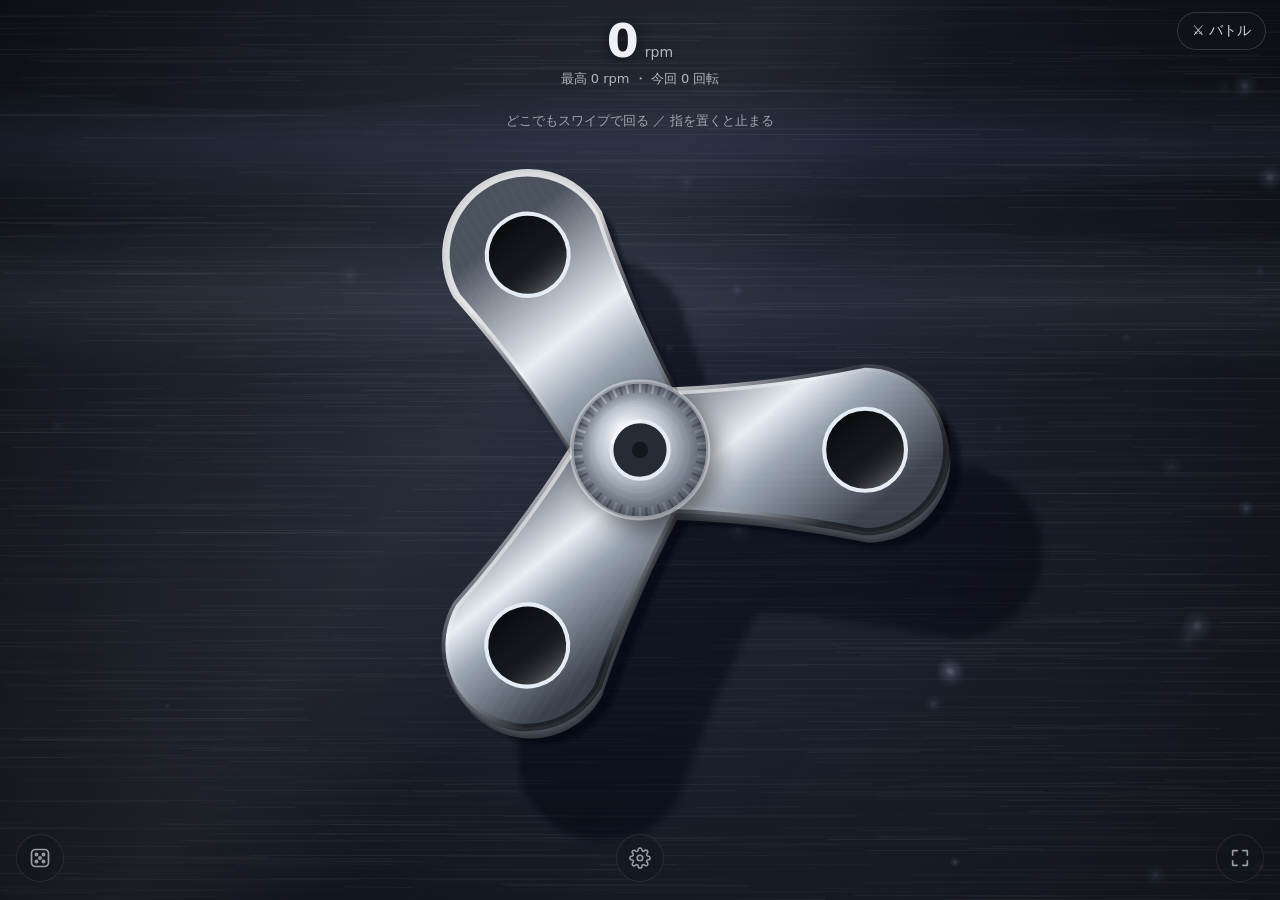
==== index.html @ c2098c81 "ゴースト対決：自分より少し強い相手とランダムに対戦、ゴーストは3回負けるとサーバーから削除" ====
<!doctype html>
<html lang="ja">
<head>
<meta charset="utf-8">
<meta name="viewport" content="width=device-width,initial-scale=1,viewport-fit=cover,maximum-scale=1,user-scalable=no">
<meta name="theme-color" content="#07080b">
<link rel="manifest" href="manifest.webmanifest">
<link rel="icon" href="icon.svg" type="image/svg+xml">
<meta name="apple-mobile-web-app-capable" content="yes">
<meta name="description" content="指で回せる疑似ハンドスピナー。音・振動・見た目までこだわりました。">
<title>Fidget Spinner</title>
<style>
:root{--accent:#cfd8e3;--panel:rgba(18,21,28,.72);--fg:#eef2f7}
*{box-sizing:border-box;margin:0;padding:0;-webkit-tap-highlight-color:transparent}
html,body{height:100%;overflow:hidden;background:#07080b;color:var(--fg);font-family:system-ui,-apple-system,"Hiragino Sans","Noto Sans JP","Yu Gothic",sans-serif;touch-action:none;overscroll-behavior:none;user-select:none;-webkit-user-select:none}
canvas{position:fixed;inset:0;width:100%;height:100%;display:block;touch-action:none}
#hud{position:fixed;left:0;right:0;top:calc(env(safe-area-inset-top,0px) + 14px);text-align:center;pointer-events:none}
#rpm{font-size:46px;font-weight:700;font-variant-numeric:tabular-nums;text-shadow:0 2px 14px rgba(0,0,0,.6)}
#rpm small{font-size:14px;font-weight:500;opacity:.7;margin-left:6px}
#stats{font-size:13px;opacity:.7;font-variant-numeric:tabular-nums;margin-top:2px}
#hint{position:fixed;left:0;right:0;top:calc(env(safe-area-inset-top,0px) + 112px);text-align:center;font-size:13px;opacity:.6;transition:opacity .8s;pointer-events:none}
#toast{position:fixed;left:0;right:0;top:calc(env(safe-area-inset-top,0px) + 118px);text-align:center;font-size:30px;font-weight:800;letter-spacing:.05em;pointer-events:none;opacity:0;text-shadow:0 0 18px var(--accent),0 2px 10px rgba(0,0,0,.6)}
#toast.show{animation:pop 1.4s ease-out}
#toast.lite{font-size:18px;font-weight:600;letter-spacing:.08em;text-shadow:0 1px 8px rgba(0,0,0,.6);opacity:.75}
@keyframes pop{0%{opacity:0;transform:scale(.6)}14%{opacity:1;transform:scale(1.18)}28%{transform:scale(1)}78%{opacity:1}100%{opacity:0;transform:translateY(-16px)}}
#gear,#rand,#fs{position:fixed;bottom:calc(env(safe-area-inset-bottom,0px) + 18px);width:48px;height:48px;border-radius:50%;border:1px solid rgba(255,255,255,.14);background:var(--panel);color:var(--fg);display:grid;place-items:center;backdrop-filter:blur(8px);-webkit-backdrop-filter:blur(8px);opacity:.6;cursor:pointer;transition:opacity .2s}
#gear{left:50%;margin-left:-24px}
#rand{left:max(16px,env(safe-area-inset-left,0px))}
#fs{right:max(16px,env(safe-area-inset-right,0px))}
#fs[hidden]{display:none}
#rand:active,#fs:active{opacity:1}
#rand.roll svg{animation:roll .55s ease-out}
@keyframes roll{0%{transform:rotate(0)}100%{transform:rotate(540deg)}}
#combo{position:fixed;left:0;right:0;bottom:calc(env(safe-area-inset-bottom,0px) + 80px);text-align:center;font-size:12px;letter-spacing:.04em;opacity:0;transition:opacity .5s;pointer-events:none;text-shadow:0 1px 8px rgba(0,0,0,.7)}
#combo.show{opacity:.9}
.chips{display:flex;flex-wrap:wrap;gap:8px;padding:2px 2px 4px}
.chip{display:inline-flex;align-items:center;gap:6px;min-height:40px;padding:0 14px;border-radius:999px;border:1px solid rgba(255,255,255,.12);background:rgba(255,255,255,.06);color:var(--fg);font:inherit;font-size:14px;cursor:pointer}
.chip[aria-pressed="true"]{border-color:var(--accent);color:var(--accent);background:rgba(255,255,255,.1)}
.chip:active{transform:scale(.97)}
.chip .dot{margin:0;width:9px;height:9px}
#comboHead{font-size:13px;opacity:.7;text-align:center;margin:4px 0 0}
#gear:active,#gear[aria-expanded="true"]{opacity:1}
#scrim{z-index:29;position:fixed;inset:0;background:rgba(0,0,0,.4);opacity:0;pointer-events:none;transition:opacity .25s}
#scrim.open{opacity:1;pointer-events:auto}
#sheet{z-index:30;position:fixed;left:0;right:0;bottom:0;max-height:80%;overflow:auto;background:rgba(16,19,26,.94);backdrop-filter:blur(16px);-webkit-backdrop-filter:blur(16px);border-radius:22px 22px 0 0;border:1px solid rgba(255,255,255,.1);border-bottom:0;padding:10px max(16px,env(safe-area-inset-left,0px)) calc(env(safe-area-inset-bottom,0px) + 18px);transform:translateY(105%);visibility:hidden;transition:transform .3s cubic-bezier(.2,.8,.2,1),visibility 0s .3s;touch-action:pan-y;overscroll-behavior:contain}
#sheet.open{transform:none;visibility:visible;transition:transform .3s cubic-bezier(.2,.8,.2,1),visibility 0s}
.grab{width:38px;height:4px;border-radius:2px;background:rgba(255,255,255,.25);margin:2px auto 4px}
#sheet h3{font-size:12px;font-weight:500;opacity:.55;letter-spacing:.1em;margin:14px 4px 6px}
.rows{display:flex;flex-direction:column;border-radius:14px;overflow:hidden;background:rgba(255,255,255,.05)}
.row{display:flex;align-items:center;justify-content:space-between;gap:12px;min-height:50px;padding:0 16px;background:none;border:0;border-bottom:1px solid rgba(255,255,255,.07);color:var(--fg);font:inherit;font-size:15px;text-align:left;cursor:pointer}
.row:last-child{border-bottom:0}
.row b{font-weight:500;opacity:.75}
.row[aria-pressed="true"] b{color:var(--accent);opacity:1}
.row:active{background:rgba(255,255,255,.07)}
.row:disabled{opacity:.4;cursor:default}
.dot{display:inline-block;width:10px;height:10px;border-radius:50%;margin-right:8px}
#battleBtn{position:fixed;top:calc(env(safe-area-inset-top,0px) + 12px);right:max(14px,env(safe-area-inset-right,0px));padding:0 14px;min-height:38px;border-radius:999px;border:1px solid rgba(255,255,255,.18);background:var(--panel);color:var(--fg);font:inherit;font-size:14px;backdrop-filter:blur(8px);-webkit-backdrop-filter:blur(8px);opacity:.88;cursor:pointer;z-index:8}
body.btmode #rand,body.btmode #gear,body.btmode #battleBtn{display:none}
body.inbattle #hud,body.inbattle #hint,body.inbattle #toast,body.inbattle #combo{display:none}
#bt{position:fixed;inset:0;z-index:20;display:none;align-items:center;justify-content:center;background:rgba(5,6,10,.74);backdrop-filter:blur(6px);-webkit-backdrop-filter:blur(6px);padding:max(16px,env(safe-area-inset-top,0px)) 16px max(16px,env(safe-area-inset-bottom,0px));overflow:auto;touch-action:pan-y}
#bt.show{display:flex}
.btcard{width:min(440px,100%);max-height:100%;overflow:auto;background:rgba(18,21,28,.97);border:1px solid rgba(255,255,255,.12);border-radius:22px;padding:18px;display:flex;flex-direction:column;gap:12px;touch-action:pan-y}
.btcard[hidden]{display:none}
.col{display:flex;flex-direction:column;gap:8px}
.col[hidden]{display:none}
.btgrid[hidden]{display:none}
.btcard h2{font-size:20px;text-align:center}
.btcard h3{font-size:12px;opacity:.55;letter-spacing:.1em;margin:4px 2px 0}
.btcard p{font-size:13px;opacity:.78;line-height:1.5}
.btn{min-height:46px;border-radius:14px;border:1px solid rgba(255,255,255,.14);background:rgba(255,255,255,.07);color:var(--fg);font:inherit;font-size:15px;cursor:pointer;padding:0 14px}
.btn.main{background:var(--accent);color:#0b0d12;border-color:transparent;font-weight:700}
.btn:active{transform:scale(.98)}
.btn:disabled{opacity:.4}
.btgrid{display:grid;grid-template-columns:1fr 1fr;gap:8px}
.btgrid .wide{grid-column:1/3}
.bars{display:grid;grid-template-columns:auto 1fr;gap:6px 10px;align-items:center;font-size:12px;flex:1;min-width:0}
.bar{height:8px;border-radius:4px;background:rgba(255,255,255,.1);overflow:hidden}
.bar i{display:block;height:100%;background:var(--accent)}
.mine{display:flex;gap:14px;align-items:center}
.mine canvas{position:static;inset:auto;display:block;touch-action:auto;width:112px;height:112px;flex:none;border-radius:50%;background:radial-gradient(circle,rgba(255,255,255,.09),rgba(255,255,255,0) 70%)}
.legend{font-size:11px;opacity:.7;display:flex;gap:12px;justify-content:center}
.legend b{display:inline-block;width:9px;height:9px;border-radius:50%;margin-right:5px}
#btCount{position:fixed;left:0;right:0;top:calc(env(safe-area-inset-top,0px) + 74px);text-align:center;z-index:9;pointer-events:none;display:none}
#btCount b{font-size:72px;font-weight:800;text-shadow:0 0 24px var(--accent),0 2px 12px rgba(0,0,0,.6)}
#btCount div{font-size:14px;opacity:.9}
.dash{position:fixed;left:50%;margin-left:-50px;width:100px;height:56px;touch-action:none;border-radius:28px;border:1px solid rgba(255,255,255,.22);background:var(--panel);color:var(--fg);font:inherit;font-size:16px;font-weight:700;overflow:hidden;z-index:9;display:none;backdrop-filter:blur(8px);-webkit-backdrop-filter:blur(8px)}
.dash i{position:absolute;left:0;bottom:0;height:100%;width:0;background:var(--accent);opacity:.4}
.dash span{position:relative}
.dash.round{width:84px;height:84px;margin-left:-42px;border-radius:50%}
.dash.round i{width:100%;height:0}
.knob{position:absolute;left:50%;top:50%;width:26px;height:26px;margin:-13px 0 0 -13px;border-radius:50%;border:3px solid var(--fg);box-sizing:border-box;pointer-events:none}
.dash.round span{position:absolute;left:0;right:0;bottom:8px;font-size:10px;font-weight:600;opacity:.85}
.dodge{margin-left:-150px}
.guard{margin-left:50px}
.guard i{background:#5db4ff;opacity:.5}
.skillb{width:104px;height:40px;margin-left:-52px;border-radius:20px;font-size:13px;line-height:1;border-color:#ffd24d;box-shadow:0 0 18px #ffd24daa;animation:rdy .8s ease-in-out infinite alternate}
@keyframes rdy{to{box-shadow:0 0 6px #ffd24d55}}
#dash1,#dodge1,#guard1{bottom:calc(env(safe-area-inset-bottom,0px) + 22px)}
#skill1{bottom:calc(env(safe-area-inset-bottom,0px) + 114px)}
#dash2,#dodge2,#guard2{top:calc(env(safe-area-inset-top,0px) + 22px);transform:rotate(180deg)}
#skill2{top:calc(env(safe-area-inset-top,0px) + 114px);transform:rotate(180deg)}
#dodge2{margin-left:50px}
#guard2{margin-left:-150px}
body.inbattle #fs{bottom:auto;top:calc(env(safe-area-inset-top,0px) + 6px);right:8px;width:34px;height:34px}
body.inbattle #rand{display:none}
@media (min-aspect-ratio:23/20){#skill1{bottom:calc(env(safe-area-inset-bottom,0px) + 22px);margin-left:160px}#skill2{top:calc(env(safe-area-inset-top,0px) + 22px);margin-left:-264px}}
.codebox{width:100%;min-height:84px;border-radius:12px;border:1px solid rgba(255,255,255,.14);background:rgba(255,255,255,.05);color:var(--fg);font:11px/1.3 monospace;padding:8px;resize:vertical;user-select:text;-webkit-user-select:text}
#olStatus{font-size:13px;min-height:1.2em;color:var(--accent)}
</style>
</head>
<body>
<canvas id="c"></canvas>
<div id="hud"><div id="rpm"><span id="rpmv">0</span><small>rpm</small></div><div id="stats"></div></div>
<div id="toast"></div>
<div id="hint">どこでもスワイプで回る ／ 指を置くと止まる</div>
<button id="battleBtn">⚔ バトル</button>
<div id="stamps" style="position:fixed;right:8px;top:50%;transform:translateY(-50%);z-index:9;display:none;flex-direction:column;gap:6px"><button class="chip" data-st="0" style="padding:0;width:42px;justify-content:center;font-size:20px">👍</button><button class="chip" data-st="1" style="padding:0;width:42px;justify-content:center;font-size:20px">😆</button><button class="chip" data-st="2" style="padding:0;width:42px;justify-content:center;font-size:20px">😱</button><button class="chip" data-st="3" style="padding:0;width:42px;justify-content:center;font-size:20px">🔥</button></div>
<div id="btCount"><b id="btCountB">10</b><div id="btCountT"></div></div>
<button class="chip" id="tutExit" style="position:fixed;left:8px;top:calc(env(safe-area-inset-top,0px) + 6px);z-index:9;display:none;min-height:34px;padding:0 12px;font-size:13px">× おわる</button>
<button class="dash round" id="dash1"><i></i><b class="knob"></b><span>ダッシュ</span></button>
<button class="dash round" id="dash2"><i></i><b class="knob"></b><span>ダッシュ</span></button>
<button class="dash dodge" id="dodge1"><i></i><span>回避</span></button>
<button class="dash dodge" id="dodge2"><i></i><span>回避</span></button>
<button class="dash skillb" id="skill1"><span>必殺技！</span></button>
<button class="dash skillb" id="skill2"><span>必殺技！</span></button>
<button class="dash guard" id="guard1"><i></i><span>ガード</span></button>
<button class="dash guard" id="guard2"><i></i><span>ガード</span></button>
<div id="bt">
  <div class="btcard" id="sMenu">
    <h2>スピン・アリーナ</h2>
    <p>10秒間回して、最後の回転数でバトル開始。場外に出されるか、回転が止まったら負け。バトル中は、丸でダッシュ、左の回避で相手をすり抜け、近づいたら右のガードでジャストガード、ゲージがたまったら必殺技！</p>
    <div class="mine">
      <canvas id="hbCv" width="224" height="224"></canvas>
      <div style="flex:1;min-width:0">
        <div id="mineName" style="font-size:13px;margin-bottom:6px"></div>
        <div class="bars" id="mineBars"></div>
      </div>
    </div>
    <div class="legend"><span><b style="background:#ff5d5d"></b>先端（攻撃）</span><span><b style="background:#ffc14d"></b>腕</span><span><b style="background:#5db4ff"></b>中心（守り）</span></div>
    <div class="col" style="gap:8px">
      <input id="cName" maxlength="10" placeholder="スピナーに名前をつける（空なら自動）" autocomplete="off" style="background:#1c1f27;color:#fff;border:1px solid #3a3f4b;border-radius:12px;padding:10px;font-size:15px;text-align:center">
      <div style="display:flex;gap:10px;align-items:center"><span style="font-size:12px;opacity:.75;white-space:nowrap">色</span><input id="cHue" type="range" min="0" max="360" value="200" style="flex:1;accent-color:#f0c24d"><button class="chip" id="cHueOff" aria-pressed="true">元の色</button></div>
    </div>
    <div id="growBox" class="col" style="gap:6px">
      <div style="font-size:13px">育成　<b id="grLv"></b>　<span id="grXp" style="opacity:.7"></span>　強化ポイント <b id="grPts" style="color:#ffd24d"></b></div>
      <div class="bar" style="height:6px"><i id="grBar"></i></div>
      <div class="chips" id="grChips"></div>
    </div>
    <div id="spBox" hidden><h3>特別なスピナー</h3><div class="chips" id="spChips"></div></div>
    <h3>称号 <span id="titleDesc" style="font-weight:400;opacity:.7;font-size:12px"></span></h3>
    <div class="chips" id="titleChips"></div>
    <div class="btgrid">
      <button class="btn" id="btPick">スピナーを選ぶ</button>
      <button class="btn" id="btRand">ランダムで選ぶ</button>
    </div>
    <h3>アリーナ <span id="arenaDesc" style="font-weight:400;opacity:.7;font-size:12px"></span></h3>
    <div class="chips" id="arenaChips"></div>
    <h3>ダッシュ <span style="font-weight:400;opacity:.7;font-size:12px">バトル中の丸いボタン</span></h3>
    <div class="chips" id="dashChips"></div>
    <h3>バトルの種類</h3>
    <div class="btgrid">
      <button class="btn" data-bt="cpu1">CPU かんたん</button>
      <button class="btn" data-bt="cpu2">CPU ふつう</button>
      <button class="btn" data-bt="cpu3">CPU つよい</button>
      <button class="btn" data-bt="local">2人で対戦（1台）</button>
      <button class="btn wide" data-bt="practice" id="btPractice">れんしゅうモード（操作チュートリアル）</button>
      <button class="btn wide main" data-bt="ghostmenu" style="background:#b48cff;color:#120a22">ゴースト対決（世界中のゴースト）</button>
      <button class="btn wide" data-bt="streak">CPU連勝戦（だんだん強くなる）</button>
      <button class="btn wide" data-bt="hard" id="btHard" style="display:none">CPU連勝戦 ハード（ALL CLEAR のごほうび）</button>
      <button class="btn main wide" data-bt="online">オンライン対戦</button>
    </div>
    <div id="btRecord" style="font-size:12px;opacity:.7;text-align:center"></div>
    <button class="btn" id="btClose">とじる</button>
    <div class="col" style="gap:6px;margin-top:6px"><div style="font-size:12px;opacity:.7">コード入力</div>
      <div style="display:flex;gap:8px"><input id="codeIn" placeholder="コードを入れる" autocomplete="off" autocapitalize="off" style="flex:1;min-width:0;background:#1c1f27;color:#fff;border:1px solid #3a3f4b;border-radius:12px;padding:10px;font-size:15px"><button class="btn" id="codeGo" style="flex:none;padding:0 16px">入力</button></div>
      <div id="codeMsg" style="font-size:13px;min-height:1.2em;color:var(--accent)"></div></div>
  </div>
  <div class="btcard" id="sP2" hidden>
    <h2>2Pの番です</h2>
    <p>2Pのスピナーを選んでください。決まったら「決定して回す」を押して、10秒間回します。</p>
    <div class="mine">
      <canvas id="hbCv2" width="224" height="224"></canvas>
      <div style="flex:1;min-width:0"><div id="mineName2" style="font-size:13px;margin-bottom:6px"></div><div class="bars" id="mineBars2"></div></div>
    </div>
    <div class="btgrid"><button class="btn" id="p2Pick">スピナーを選ぶ</button><button class="btn" id="p2Rand">ランダムで選ぶ</button></div>
    <button class="btn main" id="p2Go">決定して回す</button>
  </div>
  <div class="btcard" id="sOnline" hidden>
    <h2>オンライン対戦</h2>
    <p id="olHelp">ランダム対戦は、同じタイミングで遊んでいる人と自動でつながります。友だちとは、コードを送り合って対戦できます。</p>
    <div class="col" id="olStep0">
      <input id="olNick" maxlength="10" placeholder="ニックネーム（10文字まで）" autocomplete="off" style="background:#1c1f27;color:#fff;border:1px solid #3a3f4b;border-radius:12px;padding:12px;font-size:16px;text-align:center">
      <button class="btn main wide" id="olRandom">ランダム対戦</button>
      <input id="olWord" maxlength="12" placeholder="合言葉（友だちと同じ言葉を入れる）" autocomplete="off" style="background:#1c1f27;color:#fff;border:1px solid #3a3f4b;border-radius:12px;padding:12px;font-size:16px;text-align:center">
      <button class="btn main wide" id="olRoom" style="background:#5db4ff;color:#07121c">合言葉で友だちと対戦</button>
      <div class="btgrid"><button class="btn" id="olHost">コードで部屋を作る</button><button class="btn" id="olJoin">コードで入る</button></div>
      <div id="olRecord" style="font-size:12px;opacity:.7;text-align:center"></div>
    </div>
    <div id="olHostBox" class="col" hidden>
      <h3>① このコードを友だちに送る</h3>
      <textarea class="codebox" id="olHostCode" readonly></textarea>
      <button class="btn" id="olCopyHost">コピー</button>
      <h3>② 友だちから返ってきたコードを貼る</h3>
      <textarea class="codebox" id="olAnsIn"></textarea>
      <button class="btn main" id="olConnect">つなぐ</button>
    </div>
    <div id="olJoinBox" class="col" hidden>
      <h3>① 友だちのコードを貼る</h3>
      <textarea class="codebox" id="olHostIn"></textarea>
      <button class="btn main" id="olMakeAns">返信コードを作る</button>
      <h3>② このコードを友だちに送り返す</h3>
      <textarea class="codebox" id="olAnsCode" readonly></textarea>
      <button class="btn" id="olCopyAns">コピー</button>
    </div>
    <div id="olStatus"></div>
    <button class="btn" id="olBack">もどる</button>
  </div>
  <div class="btcard" id="sGhost" hidden>
    <h2>ゴースト対決</h2>
    <p style="font-size:13px">だれかが戦ったときの「操作」を再現するゴーストと戦えるよ。CPU戦に勝つたびに、あなたのゴーストも世界に公開される。ゴーストは、3回負けるとサーバーから消えるよ。</p>
    <button class="btn main wide" id="gRandom" style="background:#b48cff;color:#120a22">ゴーストとたたかう<br><span style="font-size:12px;font-weight:400">自分より少し強い相手が、ランダムで選ばれる</span></button>
    <div class="chips" id="gTabs"></div>
    <div id="gList" class="col" style="gap:8px"></div>
    <div id="gCodeBox" class="col" style="gap:6px" hidden><textarea class="codebox" id="gCodeIn" placeholder="ゴーストコード（SG1:…）を貼る"></textarea><button class="btn main" id="gCodeGo">このゴーストと戦う</button></div>
    <div id="gStatus" style="font-size:13px;color:var(--accent);min-height:1.2em"></div>
    <details id="gSetup"><summary style="font-size:13px;opacity:.8;cursor:pointer">サーバー設定（世界中のゴースト）</summary>
      <div class="col" style="gap:6px;margin-top:8px">
        <input id="gUrl" placeholder="Project URL（https://xxxx.supabase.co）" autocomplete="off" style="background:#1c1f27;color:#fff;border:1px solid #3a3f4b;border-radius:12px;padding:10px;font-size:14px">
        <input id="gKey" placeholder="anon public key" autocomplete="off" style="background:#1c1f27;color:#fff;border:1px solid #3a3f4b;border-radius:12px;padding:10px;font-size:14px">
        <div class="btgrid"><button class="btn" id="gSave">保存してつなぐ</button><button class="chip" id="gUp" style="justify-content:center"></button></div>
      </div>
    </details>
    <button class="btn" id="gBack">もどる</button>
  </div>
  <div class="btcard" id="sResult" hidden>
    <h2 id="resTitle"></h2>
    <p id="resBody" style="text-align:center"></p>
    <div class="btgrid"><button class="btn main" id="resAgain">もう一度</button><button class="btn" id="resMenu">メニューへ</button></div>
    <button class="btn wide" id="resNew" style="display:none">べつの相手をさがす</button>
  </div>
</div>
<button id="rand" aria-label="ランダム"><svg viewBox="0 0 24 24" width="24" height="24" fill="none" stroke="currentColor" stroke-width="1.7" stroke-linecap="round" stroke-linejoin="round" aria-hidden="true"><rect x="3.5" y="3.5" width="17" height="17" rx="4"/><circle cx="8.5" cy="8.5" r="1.1" fill="currentColor"/><circle cx="15.5" cy="8.5" r="1.1" fill="currentColor"/><circle cx="12" cy="12" r="1.1" fill="currentColor"/><circle cx="8.5" cy="15.5" r="1.1" fill="currentColor"/><circle cx="15.5" cy="15.5" r="1.1" fill="currentColor"/></svg></button>
<button id="fs" aria-label="フルスクリーン"><svg id="fsIcon" viewBox="0 0 24 24" width="22" height="22" fill="none" stroke="currentColor" stroke-width="1.8" stroke-linecap="round" stroke-linejoin="round" aria-hidden="true"></svg></button>
<div id="combo"></div>
<button id="gear" aria-label="設定" aria-expanded="false"><svg viewBox="0 0 24 24" width="22" height="22" fill="none" stroke="currentColor" stroke-width="1.7" stroke-linecap="round" stroke-linejoin="round" aria-hidden="true"><circle cx="12" cy="12" r="3"/><path d="M19.4 15a1.7 1.7 0 0 0 .3 1.8l.1.1a2 2 0 1 1-2.8 2.8l-.1-.1a1.7 1.7 0 0 0-1.8-.3 1.7 1.7 0 0 0-1 1.5V21a2 2 0 1 1-4 0v-.1a1.7 1.7 0 0 0-1.1-1.5 1.7 1.7 0 0 0-1.8.3l-.1.1a2 2 0 1 1-2.8-2.8l.1-.1a1.7 1.7 0 0 0 .3-1.8 1.7 1.7 0 0 0-1.5-1H3a2 2 0 1 1 0-4h.1a1.7 1.7 0 0 0 1.5-1.1 1.7 1.7 0 0 0-.3-1.8l-.1-.1a2 2 0 1 1 2.8-2.8l.1.1a1.7 1.7 0 0 0 1.8.3H9a1.7 1.7 0 0 0 1-1.5V3a2 2 0 1 1 4 0v.1a1.7 1.7 0 0 0 1 1.5 1.7 1.7 0 0 0 1.8-.3l.1-.1a2 2 0 1 1 2.8 2.8l-.1.1a1.7 1.7 0 0 0-.3 1.8V9a1.7 1.7 0 0 0 1.5 1H21a2 2 0 1 1 0 4h-.1a1.7 1.7 0 0 0-1.5 1z"/></svg></button>
<div id="scrim"></div>
<div id="sheet" role="dialog" aria-label="設定">
  <div class="grab"></div>
  <div id="comboHead"></div>
  <h3>材質</h3><div class="chips" id="chMat"></div>
  <h3>形</h3><div class="chips" id="chShape"></div>
  <h3>アームの数</h3><div class="chips" id="chArms"></div>
  <h3>穴</h3><div class="chips" id="chHole"></div>
  <h3>背景</h3><div class="chips" id="chBg"></div>
  <h3>演出</h3>
  <div class="rows">
    <button id="bFx" class="row"></button>
  </div>
  <h3>音</h3>
  <div class="rows">
    <button id="bSound" class="row"></button>
  </div>
  <h3>ティック音（ブレードが通る音）</h3><div class="chips" id="chTick"></div>
  <h3>回転音</h3><div class="chips" id="chSpin"></div>
  <h3>音量</h3><div class="chips" id="chVol"></div>
  <div class="rows" style="margin-top:12px">
    <button id="bBass" class="row"></button>
  </div>
  <h3>バトルの音量：効果音（ヒット・ガードなど）</h3><div class="chips" id="chMixSfx"></div>
  <h3>バトルの音量：緊迫音（うなり・鼓動）</h3><div class="chips" id="chMixAmb"></div>
  <h3>バトル</h3>
  <div class="rows">
    <button id="bDashMode" class="row"></button>
  </div>
  <h3>体感</h3>
  <div class="rows">
    <button id="bVib" class="row"></button>
    <button id="bTilt" class="row"></button>
  </div>
</div>
<script>
(() => {
'use strict';

/* ---------- 定数・設定 ---------- */
const TAU = Math.PI * 2;
// 回転速度に決め打ちの上限はない（空気抵抗で自然に頭打ちになるだけ）
const ARMS = [2, 3, 4, 5, 6];
const MATS = ['metal', 'gold', 'copper', 'titan', 'black', 'neon', 'rainbow', 'wood', 'matte', 'ice'];
const MAT_NAME = { metal: 'シルバー', gold: 'ゴールド', copper: 'カッパー', titan: 'チタン', black: 'ブラック', neon: 'ネオン', rainbow: 'レインボー', wood: 'ウッド', matte: 'マット', ice: 'アイス' };
const DYN = new Set(['neon', 'rainbow']);                                   // 色が動く材質
const BRUSHED = new Set(['metal', 'gold', 'copper', 'titan', 'black', 'matte']);   // ヘアライン仕上げ
// 腕の形：tipD=先端までの距離, tipR=先端の丸み, w0=付け根の幅, hd/hr=穴の位置と大きさ（すべて R に対する比）
const SHAPES = {
  round:  { name: '標準',   type: 'round',  tipD: 0.66, tipR: 0.24, w0: 0.20, hd: 0.66, hr: 0.12 },
  slim:   { name: '細身',   type: 'round',  tipD: 0.72, tipR: 0.17, w0: 0.13, hd: 0.72, hr: 0.085 },
  fat:    { name: '太め',   type: 'round',  tipD: 0.60, tipR: 0.29, w0: 0.26, hd: 0.60, hr: 0.145 },
  long:   { name: 'ロング', type: 'round',  tipD: 0.79, tipR: 0.19, w0: 0.15, hd: 0.79, hr: 0.095 },
  pointy: { name: 'とがり', type: 'pointy', tipD: 0.70, tipR: 0.22, w0: 0.19, hd: 0.50, hr: 0.085 },
  leaf:   { name: '葉っぱ', type: 'leaf',   tipD: 0.66, tipR: 0.27, w0: 0.14, hd: 0.60, hr: 0.10 }
};
const SHAPE_IDS = Object.keys(SHAPES);
const HOLES = {
  round:  { name: '標準',     k: 1 },
  big:    { name: '大きい',   k: 1.4 },
  small:  { name: '小さい',   k: 0.6 },
  weight: { name: '重り付き', k: 1.05, weight: true }
};
const HOLE_IDS = Object.keys(HOLES);
const BG_NAME = { plate: '金属板', wood: '木の机', mat: 'ゴムマット', city: '夜の街', space: '宇宙' };
const BG_IDS = Object.keys(BG_NAME);
const COMBOS = MATS.length * SHAPE_IDS.length * ARMS.length * HOLE_IDS.length * BG_IDS.length;   // 6,000通り
// ティック音（ブレードが通る音）13種類
const TICK_NAME = { metal: '金属', wood: '木', plastic: 'プラ', glass: 'ガラス', bell: 'ベル', marimba: 'マリンバ', musicbox: 'オルゴール', drum: 'タム', ratchet: 'ラチェット', keyboard: 'キーボード', bubble: '水滴', laser: 'レーザー', chip: 'ピコピコ' };
const TICK_IDS = Object.keys(TICK_NAME);
// 回転音（回っている間ずっと鳴る音）8種類
const SPIN_NAME = { std: '標準', smooth: 'なめらか', jet: 'ジェット', fan: '扇風機', wind: '風', heli: 'ヘリ', motor: 'モーター', none: '無音' };
const SPIN_IDS = Object.keys(SPIN_NAME);
const VOL_NAME = ['小', '中', '大'], VOL_GAIN = [0.35, 0.65, 1];
const MIX_NAME = ['OFF', '小', '中', '大'], MIX_GAIN = [0, 0.5, 1, 1.5];
function mixApply() { if (!ac || !sfxBus) return; const t = ac.currentTime; sfxBus.gain.setTargetAtTime(MIX_GAIN[settings.mixSfx === undefined ? 2 : settings.mixSfx], t, 0.05); ambBus.gain.setTargetAtTime(MIX_GAIN[settings.mixAmb === undefined ? 2 : settings.mixAmb], t, 0.05); }
const KEY = 'fidget-spinner-v1';
const DEF = { material: 'metal', shape: 'round', arms: 3, hole: 'round', bg: 'plate', timbre: 'metal', spin: 'std', vol: 2, wins: 0, losses: 0, sound: true, vib: true, bass: true, tilt: true, fx: 1, best: 0, sbest: 0, arena: 'normal', sname: '', tint: -1, dashMode: 'auto', mixSfx: 2, mixAmb: 2, onl: { w: 0, l: 0 }, codes: [], special: '', spBackup: null, ghosts: [], gstat: { w: 0, l: 0 }, ghostUp: true, supa: { url: '', key: '' }, grow: {}, stat: { jg: 0, bw: 0, rw: 0, sk: 0 }, title: 'new', titles: ['new'], tutDone: false, hardOpen: false, sbestH: 0 };

function loadSettings() {
  let raw = {};
  try { raw = JSON.parse(localStorage.getItem(KEY) || '{}') || {}; } catch (e) { raw = {}; }
  if (raw.theme && !raw.material) {                         // 前のバージョンの保存データを引き継ぐ
    const m = { metal: ['metal', 'plate'], neon: ['neon', 'city'], rainbow: ['rainbow', 'space'], wood: ['wood', 'wood'], matte: ['matte', 'mat'] }[raw.theme];
    if (m) { raw.material = m[0]; raw.bg = m[1]; }
  }
  return Object.assign({}, DEF, raw);
}
function saveSettings() {
  try { localStorage.setItem(KEY, JSON.stringify(settings)); } catch (e) { /* 保存できなくても動く */ }
}
const settings = loadSettings();
if (![0, 1].includes(settings.fx)) settings.fx = 1;             // 演出：0=リアル 1=控えめ
if (!MATS.includes(settings.material)) settings.material = DEF.material;
if (!SHAPES[settings.shape]) settings.shape = DEF.shape;
if (!ARMS.includes(settings.arms)) settings.arms = DEF.arms;
if (!HOLES[settings.hole]) settings.hole = DEF.hole;
if (!BG_NAME[settings.bg]) settings.bg = DEF.bg;
if (!TICK_NAME[settings.timbre]) settings.timbre = DEF.timbre;
if (!SPIN_NAME[settings.spin]) settings.spin = DEF.spin;
if (![0, 1, 2].includes(settings.vol)) settings.vol = DEF.vol;
const masterLevel = () => settings.sound ? 0.9 * VOL_GAIN[settings.vol] : 0;
let DSG = settings;     // いま描くスピナーのデザイン（ふだんは設定そのもの。バトルでは相手のデザインに差し替える）
const FXM = [0, 0.45];                                           // 演出の強さ（光のにじみ・尾）
const FX_NAME = ['リアル', '控えめ'];
const canVib = 'vibrate' in navigator;

const hsl = (h, s, l) => `hsl(${((h % 360) + 360) % 360},${s}%,${l}%)`;
const grad = (c, w, stops, ang = Math.PI / 2) => {
  // 光の向き(ang)に沿ってグラデーションをかける。腕が光に対してどう向いているかで長さを変える
  const sp = w + (R * 0.42 - w) * Math.abs(Math.cos(ang));
  const dx = Math.cos(ang), dy = Math.sin(ang), mx = R * 0.33;
  const g = c.createLinearGradient(mx + dx * sp, dy * sp, mx - dx * sp, -dy * sp);
  for (const [o, col] of stops) g.addColorStop(o, col);
  return g;
};

// テーマごとの見た目
const THEME = {
  metal: {
    arm: (c, w, k, n, hue, ang) => grad(c, w, [[0, '#4a525e'], [0.42, '#e9eef4'], [0.6, '#9aa5b2'], [1, '#3a414c']], ang),
    hub: [[0, '#ffffff'], [0.5, '#b9c2cd'], [1, '#4b5360']],
    hole: '#14181e', ring: '#e6ecf3', edge: 'rgba(255,255,255,.4)', shadow: 'rgba(0,0,0,.55)',
    spark: '255,226,180', accent: '#cfd8e3', side: [89, 97, 109], shade: '0,2,12'
  },
  neon: {
    arm: (c, w, k, n, hue, ang) => grad(c, w, [[0, '#1d2333'], [1, '#080a10']], ang),
    hub: [[0, '#d8fbff'], [0.45, '#1a2536'], [1, '#05070b']],
    hole: '#020304', ring: null, edge: null, shadow: null,   // null = 色相で変化
    spark: '120,240,255', accent: '#3ee8ff', side: [8, 10, 18], shade: '20,0,50'
  },
  rainbow: {
    arm: (c, w, k, n, hue, ang) => { const h = hue + k * 360 / n; return grad(c, w, [[0, hsl(h, 95, 72)], [1, hsl(h, 90, 38)]], ang); },
    hub: [[0, '#ffffff'], [0.6, '#cccccc'], [1, '#555555']],
    hole: '#101014', ring: '#ffffff', edge: 'rgba(255,255,255,.5)', shadow: 'rgba(0,0,0,.45)',
    spark: '255,255,255', accent: '#ff8fd1', side: [58, 52, 92], shade: '12,4,30'
  },
  wood: {
    arm: (c, w, k, n, hue, ang) => grad(c, w, [[0, '#e7bd86'], [0.5, '#b07540'], [1, '#6a3e1c']], ang),
    hub: [[0, '#f6dcae'], [1, '#6a3e1c']],
    hole: '#2b180a', ring: '#f0cf9a', edge: 'rgba(40,20,8,.5)', shadow: 'rgba(0,0,0,.5)',
    spark: '255,190,110', accent: '#e0a96d', side: [92, 54, 26], shade: '30,12,2'
  },
  matte: {
    arm: (c, w, k, n, hue, ang) => grad(c, w, [[0, '#4b505d'], [1, '#20232b']], ang),
    hub: [[0, '#7a8090'], [1, '#17191f']],
    hole: '#0b0c0f', ring: '#ff5d8f', edge: 'rgba(255,255,255,.12)', shadow: 'rgba(0,0,0,.6)',
    spark: '255,93,143', accent: '#ff5d8f', side: [28, 30, 38], shade: '0,0,6'
  },
  gold: {
    arm: (c, w, k, n, hue, ang) => grad(c, w, [[0, '#6b4a12'], [0.42, '#ffe7a0'], [0.6, '#c99a2e'], [1, '#5a3d0c']], ang),
    hub: [[0, '#fff6d6'], [0.5, '#d9aa3a'], [1, '#5c400d']],
    hole: '#1b1307', ring: '#ffe9a8', edge: 'rgba(255,240,190,.45)', shadow: 'rgba(0,0,0,.55)',
    spark: '255,215,120', accent: '#f0c24d', side: [128, 92, 24], shade: '20,10,0'
  },
  copper: {
    arm: (c, w, k, n, hue, ang) => grad(c, w, [[0, '#5a2a1a'], [0.42, '#ffc9a8'], [0.6, '#c9704a'], [1, '#4a2012']], ang),
    hub: [[0, '#ffe3d2'], [0.5, '#c97a55'], [1, '#512314']],
    hole: '#190c08', ring: '#ffd2b8', edge: 'rgba(255,215,190,.4)', shadow: 'rgba(0,0,0,.55)',
    spark: '255,170,130', accent: '#e08a60', side: [122, 58, 36], shade: '25,6,0'
  },
  titan: {
    arm: (c, w, k, n, hue, ang) => grad(c, w, [[0, '#3b3f55'], [0.35, '#a9b6d8'], [0.55, '#7c6fa6'], [0.8, '#4a7fa8'], [1, '#2b3047']], ang),
    hub: [[0, '#e2e8ff'], [0.5, '#7f8db8'], [1, '#2e3350']],
    hole: '#0e1018', ring: '#c9d4ff', edge: 'rgba(210,220,255,.35)', shadow: 'rgba(0,0,0,.55)',
    spark: '190,200,255', accent: '#9fb0ff', side: [58, 64, 92], shade: '0,0,16'
  },
  black: {
    arm: (c, w, k, n, hue, ang) => grad(c, w, [[0, '#14161b'], [0.42, '#4a4f5a'], [0.6, '#262a31'], [1, '#0e1013']], ang),
    hub: [[0, '#6a707c'], [0.5, '#22252b'], [1, '#0b0c0f']],
    hole: '#050607', ring: '#8b93a1', edge: 'rgba(255,255,255,.22)', shadow: 'rgba(0,0,0,.6)',
    spark: '200,210,230', accent: '#8b93a1', side: [20, 22, 27], shade: '0,0,0'
  },
  ice: {
    arm: (c, w, k, n, hue, ang) => grad(c, w, [[0, '#5d8fb8'], [0.42, '#f2fbff'], [0.6, '#9fd0ea'], [1, '#3f6f96']], ang),
    hub: [[0, '#ffffff'], [0.5, '#a8d6ee'], [1, '#3d6a8e']],
    hole: '#0a1620', ring: '#e6f6ff', edge: 'rgba(235,250,255,.55)', shadow: 'rgba(0,0,0,.5)',
    spark: '200,240,255', accent: '#7fd0ff', side: [70, 110, 150], shade: '0,10,30'
  }
};
// 今の形の寸法（R に合わせた実寸）
function geom() {
  const g = SHAPES[DSG.shape] || SHAPES.round;
  const hubR = Math.max(R * 0.2, R * g.w0 * 0.9);
  // 付け根の幅は、隣の腕とぶつからないよう本数に応じて細くする（ハブの縁で隣と接するまで）
  const w0 = Math.min(R * g.w0, hubR * Math.sin(Math.PI / DSG.arms) * 0.98);
  // 先端のふくらみも、隣の腕と触れない大きさまでに抑える
  const sh = Math.sin(Math.PI / DSG.arms);
  let tipR = R * g.tipR;
  if (g.type === 'round') tipR = Math.min(tipR, R * g.tipD * sh * 0.94);
  else if (g.type === 'leaf') tipR = Math.min(tipR, R * g.tipD * sh * 0.52);
  return { type: g.type, tipD: R * g.tipD, tipR, w0, hubR, hd: R * g.hd, hr: R * g.hr };
}

// 回転音の作り：ノイズの量・高さ・鋭さ、うなりの波形・量・高さ、高音の量、脈打ち（羽が回る音）の深さ
const SPINS = {
  std:    { noise: 1.0, nf: 1.0, nq: 0.9, hum: 'sawtooth', humK: 1.0, humF: 1.0,  whine: 1.0, am: 0 },
  smooth: { noise: 0.35, nf: 0.8, nq: 0.8, hum: 'sine',     humK: 1.6, humF: 1.0,  whine: 0.4, am: 0 },
  jet:    { noise: 1.5, nf: 1.8, nq: 1.4, hum: 'sawtooth', humK: 0.5, humF: 2.0,  whine: 3.0, am: 0 },
  fan:    { noise: 1.1, nf: 0.45, nq: 0.6, hum: 'sine',    humK: 0.4, humF: 0.5,  whine: 0,   am: 0.85 },
  wind:   { noise: 1.6, nf: 0.6, nq: 0.5, hum: 'sine',     humK: 0,   humF: 1.0,  whine: 0,   am: 0.25 },
  heli:   { noise: 0.5, nf: 0.3, nq: 0.8, hum: 'square',   humK: 0.5, humF: 0.35, whine: 0,   am: 1.0 },
  motor:  { noise: 0.3, nf: 1.2, nq: 1.0, hum: 'sawtooth', humK: 2.0, humF: 1.5,  whine: 1.5, am: 0 },
  none:   { noise: 0,   nf: 1.0, nq: 1.0, hum: 'sine',     humK: 0,   humF: 1.0,  whine: 0,   am: 0 }
};

/* ---------- 状態 ---------- */
const S = {
  theta: 0, prevTheta: 0, omega: 0, gripV: 0,
  turns: 0, tickIdx: null, lastRpm: -1,
  hue: 200, dragging: false, particles: [], rings: [], trail: [], ripples: [], tx: 0, ty: 0, tx0: 0, ty0: 0, b0: null, g0: 0, txSlow: 0, tySlow: 0, acc: 0, acc0: 0, shakeE: 0, moveTotal: 0, gx: 0, gy: 0, gz: 0, motionSeen: false, lastRattle: 0, auT: 0, drift: 0, gridPhase: 0, vtx: 0, vty: 0, vph: 0, vsc: 1, drawDt: 0, skip: false, wasMoving: false, tiltReq: false, tiltSeen: false, L: 0, frameDt: 1 / 60, shake: 0, flash: 0, milestone: 0, recordShown: false
};
let drag = null;             // 指の操作中の情報
let dirty = false, lastSave = 0;

/* ---------- DOM ---------- */
const canvas = document.getElementById('c');
const ctx = canvas.getContext('2d');
const rpmEl = document.getElementById('rpmv');
const statsEl = document.getElementById('stats');
const hintEl = document.getElementById('hint');
const toastEl = document.getElementById('toast');
const bSound = document.getElementById('bSound');
const bDashMode = document.getElementById('bDashMode');
const bVib = document.getElementById('bVib');
const bBass = document.getElementById('bBass');
const bTilt = document.getElementById('bTilt');
const bFx = document.getElementById('bFx');
const gear = document.getElementById('gear');
const sheet = document.getElementById('sheet');
const scrim = document.getElementById('scrim');

let W = 0, H = 0, dpr = 1, cx = 0, cy = 0, R = 100, quality = 1;   // quality：重い時に自動で下げる描画の細かさ
function resize() {
  dpr = Math.max(0.75, Math.min(2, window.devicePixelRatio || 1) * quality);
  W = window.innerWidth; H = window.innerHeight;
  canvas.width = Math.round(W * dpr); canvas.height = Math.round(H * dpr);
  ctx.setTransform(dpr, 0, 0, dpr, 0, 0);
  R = Math.min(W, H) * 0.38;
  cx = W / 2; cy = H * 0.5;
}
window.addEventListener('resize', resize);
resize();

/* ---------- オーディオ（Web Audio で合成） ---------- */
let ac = null, master = null, noiseBuf = null, sfxBus = null, ambBus = null, OUT = null;   // OUT：いま鳴らす音の出力先（バトルの効果音・緊迫音を別々の音量にする）
let whirrGain, whirrFilter, humOsc, humGain, whirrAM, amLfo, amDepth;
let bassMaster, bassAmp, lfo, lfoGain, shaper, lastThump = 0;
let whine, whineGain, tone, pan, echoSend, echo, echoFb;

function initAudio() {
  if (ac) { if (ac.state === 'suspended') ac.resume(); return; }
  const AC = window.AudioContext || window.webkitAudioContext;
  if (!AC) return;
  try {
    ac = new AC();
    master = ac.createGain(); master.gain.value = masterLevel();
    sfxBus = ac.createGain(); ambBus = ac.createGain(); sfxBus.connect(master); ambBus.connect(master); mixApply();
    // 傾きで変わる「こもり具合」と左右の定位
    tone = ac.createBiquadFilter(); tone.type = 'lowpass'; tone.frequency.value = 12000; tone.Q.value = 0.7;
    pan = ac.createStereoPanner ? ac.createStereoPanner() : null;
    const out = pan || ac.destination;
    master.connect(tone);
    tone.connect(out);
    if (pan) pan.connect(ac.destination);
    // 動かした量に応じて広がる残響（エコー）。最初は小さく、動かすほど空間が広がる
    echoSend = ac.createGain(); echoSend.gain.value = 0.04;
    echo = ac.createDelay(1.0); echo.delayTime.value = 0.12;
    echoFb = ac.createGain(); echoFb.gain.value = 0.32;
    const echoLP = ac.createBiquadFilter(); echoLP.type = 'lowpass'; echoLP.frequency.value = 2800;
    tone.connect(echoSend); echoSend.connect(echo); echo.connect(echoLP);
    echoLP.connect(echoFb); echoFb.connect(echo); echoLP.connect(out);

    // ノイズ素材（1秒のホワイトノイズ）
    noiseBuf = ac.createBuffer(1, ac.sampleRate, ac.sampleRate);
    const d = noiseBuf.getChannelData(0);
    for (let i = 0; i < d.length; i++) d[i] = Math.random() * 2 - 1;

    // ベアリングの「シャー」というノイズ（速度で音量・音程が変化）
    const src = ac.createBufferSource(); src.buffer = noiseBuf; src.loop = true;
    whirrFilter = ac.createBiquadFilter(); whirrFilter.type = 'bandpass'; whirrFilter.Q.value = 0.9; whirrFilter.frequency.value = 300;
    whirrGain = ac.createGain(); whirrGain.gain.value = 0;
    // 羽が回るような脈打ち（扇風機・ヘリなど）。ノイズとうなりの両方にかかる
    whirrAM = ac.createGain(); whirrAM.gain.value = 1;
    amLfo = ac.createOscillator(); amLfo.type = 'sine'; amLfo.frequency.value = 10;
    amDepth = ac.createGain(); amDepth.gain.value = 0;
    amLfo.connect(amDepth).connect(whirrAM.gain); amLfo.start();
    src.connect(whirrFilter).connect(whirrGain).connect(whirrAM).connect(master); src.start();

    // ブレードが通過する「ブーン」という低音
    humOsc = ac.createOscillator(); humOsc.type = 'sawtooth'; humOsc.frequency.value = 40;
    const humLP = ac.createBiquadFilter(); humLP.type = 'lowpass'; humLP.frequency.value = 900;
    humGain = ac.createGain(); humGain.gain.value = 0;
    humOsc.connect(humLP).connect(humGain).connect(whirrAM); humOsc.start();

    // 速さに応じて上がり続ける「ヒュイーン」（対数で上がるので頭打ちを感じにくい）
    whine = ac.createOscillator(); whine.type = 'sine'; whine.frequency.value = 400;
    whineGain = ac.createGain(); whineGain.gain.value = 0;
    whine.connect(whineGain).connect(master); whine.start();

    // 「音で振動」：低音でスピーカーを震わせる（通常の音とは別の経路。音OFFでも鳴らせる）
    bassMaster = ac.createGain(); bassMaster.gain.value = settings.bass ? 1 : 0;
    // 少し歪ませて上の倍音を足す（小さいスピーカーは低音が出にくいので体感を稼ぐ）
    shaper = ac.createWaveShaper();
    const curve = new Float32Array(256);
    for (let i = 0; i < 256; i++) { const x = i / 128 - 1; curve[i] = Math.tanh(x * 2.2); }
    shaper.curve = curve;
    shaper.connect(bassMaster); bassMaster.connect(ac.destination);

    // 回転中のゴロゴロ：低い音をブレードが通る速さで脈打たせる
    const rumble = ac.createOscillator(); rumble.type = 'sine'; rumble.frequency.value = 80;
    bassAmp = ac.createGain(); bassAmp.gain.value = 0;
    lfo = ac.createOscillator(); lfo.type = 'sine'; lfo.frequency.value = 10;
    lfoGain = ac.createGain(); lfoGain.gain.value = 0;
    lfo.connect(lfoGain).connect(bassAmp.gain);
    rumble.connect(bassAmp).connect(shaper);
    rumble.start(); lfo.start();
  } catch (e) { ac = null; }
}

// 音の部品：音程が動く音（osc）と、ノイズの一瞬の音（nz）
function osc(type, f0, f1, dec, gain, t) {
  const o = ac.createOscillator(); o.type = type;
  o.frequency.setValueAtTime(f0, t);
  if (f1 && f1 !== f0) o.frequency.exponentialRampToValueAtTime(f1, t + dec);
  const g = ac.createGain();
  g.gain.setValueAtTime(gain, t); g.gain.exponentialRampToValueAtTime(0.0001, t + dec);
  o.connect(g).connect(OUT || master); o.start(t); o.stop(t + dec + 0.02);
}
function nz(f, q, dec, gain, t, type) {
  const n = ac.createBufferSource(); n.buffer = noiseBuf; n.playbackRate.value = 0.9 + Math.random() * 0.2;
  const fl = ac.createBiquadFilter(); fl.type = type || 'bandpass'; fl.frequency.value = f; fl.Q.value = q;
  const g = ac.createGain();
  g.gain.setValueAtTime(gain, t); g.gain.exponentialRampToValueAtTime(0.0001, t + dec);
  n.connect(fl).connect(g).connect(OUT || master); n.start(t, Math.random() * 0.5); n.stop(t + dec + 0.02);
}
const PENTA = [0, 2, 4, 7, 9];                                          // 5音音階（どの音を重ねても濁らない）
const note = (base, i) => base * Math.pow(2, (PENTA[i % 5] + 12 * Math.floor(i / 5)) / 12);
const jit = () => 0.95 + Math.random() * 0.1;
let tickN = 0;
const nextNote = () => { const m = tickN++ % 8; return m < 5 ? m : 8 - m; };   // 上がって下がる旋律
// 各ティック音（t=時刻, v=音量, pf=傾きによる音程の倍率）
const TICKS = {
  metal:    (t, v, pf) => { osc('triangle', 2600 * pf * jit(), 2600 * pf * 0.6, 0.035, 0.5 * v, t); nz(4500, 4, 0.02, 0.8 * v, t); },
  wood:     (t, v, pf) => { osc('sine', 900 * pf * jit(), 900 * pf * 0.6, 0.06, 0.6 * v, t); nz(1800, 1.5, 0.03, 0.8 * v, t); },
  plastic:  (t, v, pf) => { osc('square', 1700 * pf * jit(), 1700 * pf * 0.6, 0.02, 0.22 * v, t); nz(2600, 2, 0.015, 0.8 * v, t); },
  glass:    (t, v, pf) => { const f = 3300 * pf * jit(); osc('sine', f, f * 0.98, 0.18, 0.28 * v, t); osc('sine', f * 2, null, 0.08, 0.1 * v, t); nz(6500, 3, 0.01, 0.3 * v, t); },
  bell:     (t, v, pf) => { const f = 1760 * pf * jit(); osc('sine', f, null, 0.38, 0.22 * v, t); osc('sine', f * 1.5, null, 0.26, 0.12 * v, t); osc('sine', f * 2.37, null, 0.16, 0.06 * v, t); },
  marimba:  (t, v, pf) => { const f = note(392, nextNote()) * pf; osc('sine', f, null, 0.2, 0.5 * v, t); osc('sine', f * 4, null, 0.05, 0.12 * v, t); nz(1500, 2, 0.01, 0.3 * v, t); },
  musicbox: (t, v, pf) => { const f = note(784, nextNote()) * pf; osc('triangle', f, null, 0.42, 0.3 * v, t); osc('sine', f * 3, null, 0.12, 0.08 * v, t); nz(7000, 4, 0.008, 0.15 * v, t); },
  drum:     (t, v, pf) => { osc('sine', 200 * pf, 70, 0.17, 0.7 * v, t); nz(1800, 1, 0.04, 0.4 * v, t); },
  ratchet:  (t, v, pf) => { nz(3800 * pf, 1.2, 0.012, 1.0 * v, t); osc('square', 1100 * pf, null, 0.008, 0.25 * v, t); },
  keyboard: (t, v, pf) => { nz(3200 * pf, 2.5, 0.012, 0.9 * v, t); osc('sine', 260 * pf, 120, 0.045, 0.5 * v, t + 0.004); },
  bubble:   (t, v, pf) => { const f = 500 * pf * jit(); osc('sine', f, f * 2.6, 0.09, 0.5 * v, t); },
  laser:    (t, v, pf) => { osc('sawtooth', 2400 * pf, 300, 0.11, 0.18 * v, t); },
  chip:     (t, v, pf) => { osc('square', note(523, nextNote()) * pf, null, 0.05, 0.16 * v, t); }
};
function click(vol) {
  if (!ac || !settings.sound || vol <= 0.01) return;
  const pf = 1 + S.ty * 0.2 + S.tySlow * 0.1;   // 今の傾きと、しばらくの傾きの平均で音程が変わる
  (TICKS[settings.timbre] || TICKS.metal)(ac.currentTime, vol, pf);
}

// 止まった時の「コトン」
function settle() {
  if (!ac || !settings.sound) return;
  const t = ac.currentTime;
  osc('sine', 190, 95, 0.14, 0.22, t); nz(900, 2, 0.04, 0.18, t);
}

// スマホを振った時の「カラカラ」（ベアリングの玉が転がる音）
function rattle(vol) {
  if (!ac || !settings.sound) return;
  const t = ac.currentTime;
  const n = ac.createBufferSource(); n.buffer = noiseBuf;
  const f = ac.createBiquadFilter(); f.type = 'bandpass'; f.frequency.value = 2200 + Math.random() * 2600; f.Q.value = 5;
  const g = ac.createGain();
  g.gain.setValueAtTime(0.5 * vol, t); g.gain.exponentialRampToValueAtTime(0.0001, t + 0.03);
  n.connect(f).connect(g).connect(master); n.start(t, Math.random() * 0.5); n.stop(t + 0.04);
}

// はじいた瞬間の「ヒュッ」（ノイズの帯域が上に抜けていく）
function whoosh(vol) {
  if (!ac || !settings.sound || settings.fx === 0) return;
  const t = ac.currentTime;
  const n = ac.createBufferSource(); n.buffer = noiseBuf; n.loop = true;
  const f = ac.createBiquadFilter(); f.type = 'bandpass'; f.Q.value = 1.2;
  f.frequency.setValueAtTime(400, t); f.frequency.exponentialRampToValueAtTime(3500, t + 0.35);
  const g = ac.createGain();
  g.gain.setValueAtTime(0.0001, t);
  g.gain.linearRampToValueAtTime(0.35 * vol, t + 0.08);
  g.gain.exponentialRampToValueAtTime(0.0001, t + 0.5);
  n.connect(f).connect(g).connect(OUT || master); n.start(t); n.stop(t + 0.55);
}

function boom(vol) {                                                  // バーストの爆発音
  if (!ac || !settings.sound) return;
  const t = ac.currentTime;
  osc('sine', 150, 30, 0.8, 0.95 * vol, t); nz(900, 0.7, 0.55, 0.9 * vol, t, 'lowpass'); nz(5200, 3, 0.3, 0.5 * vol, t, 'highpass');
  osc('square', 1100, 180, 0.2, 0.25 * vol, t); for (let i = 0; i < 5; i++) osc('triangle', 2500 + Math.random() * 3000, 900, 0.05, 0.25 * vol, t + 0.05 + i * 0.06 + Math.random() * 0.05);
}
// 節目の「キラーン」。i が大きいほど高い音
function chime(i) {
  if (!ac || !settings.sound || settings.fx === 0) return;
  const t = ac.currentTime;
  const base = [523.25, 587.33, 659.25, 783.99, 880, 987.77][Math.min(i, 5)];
  [1, 1.5, 2].forEach((m, j) => {
    const o = ac.createOscillator(); o.type = 'sine'; o.frequency.value = base * m;
    const g = ac.createGain(), st = t + j * 0.07;
    g.gain.setValueAtTime(0.0001, st);
    g.gain.exponentialRampToValueAtTime(0.18, st + 0.01);
    g.gain.exponentialRampToValueAtTime(0.0001, st + 0.5);
    o.connect(g).connect(OUT || master); o.start(st); o.stop(st + 0.55);
  });
}

// 低い「ドン」（キックドラム風）。vol は 0〜1
function thump(vol) {
  if (!ac || !settings.bass || vol <= 0.02) return;
  const now = performance.now();
  if (now - lastThump < 45) return;
  lastThump = now;
  const t = ac.currentTime;
  const o = ac.createOscillator(); o.type = 'sine';
  o.frequency.setValueAtTime(120, t);
  o.frequency.exponentialRampToValueAtTime(45, t + 0.12);
  const g = ac.createGain();
  g.gain.setValueAtTime(vol, t);
  g.gain.exponentialRampToValueAtTime(0.001, t + 0.16);
  o.connect(g).connect(shaper); o.start(t); o.stop(t + 0.2);
}

function audioUpdate() {
  if (!ac) return;
  const a = Math.abs(S.omega), t = ac.currentTime;
  bassMaster.gain.setTargetAtTime(settings.bass ? 1 : 0, t, 0.05);
  const depth = settings.bass ? 0.5 * Math.min(1, a / 60) : 0;
  bassAmp.gain.setTargetAtTime(depth * 0.5, t, 0.08);
  lfoGain.gain.setTargetAtTime(depth * 0.5, t, 0.08);
  lfo.frequency.setTargetAtTime(Math.min(45, Math.max(4, a * settings.arms / TAU)), t, 0.05);
  const SP = SPINS[settings.spin] || SPINS.std;
  master.gain.setTargetAtTime(masterLevel(), t, 0.05);
  whirrGain.gain.setTargetAtTime(0.2 * SP.noise * Math.min(1, a / 120) * (1 + 0.5 * Math.min(1, S.shakeE / 8)), t, 0.08);
  const tiltPitch = 1 + S.ty * 0.25;
  whirrFilter.frequency.setTargetAtTime((280 + 330 * S.L) * tiltPitch * SP.nf, t, 0.06);      // 速さに対して対数で上がる
  whirrFilter.Q.setTargetAtTime(SP.nq, t, 0.1);
  const pass = Math.max(25, a * settings.arms / TAU);
  if (humOsc.type !== SP.hum) humOsc.type = SP.hum;
  humOsc.frequency.setTargetAtTime(3000 * Math.tanh(pass / 3000) * SP.humF, t, 0.03);   // 頭打ちにならず滑らかに上がる
  humOsc.detune.setTargetAtTime(S.ty * 180 + S.tySlow * 120, t, 0.1);
  whine.frequency.setTargetAtTime(Math.min(6500, 220 * Math.pow(2, S.L * 0.55)) * (1 + S.ty * 0.12), t, 0.05);
  const whineOn = settings.sound && (settings.fx > 0 || settings.spin !== 'std');      // リアルの標準だけは高音を鳴らさない
  whineGain.gain.setTargetAtTime(whineOn ? 0.022 * SP.whine * Math.min(1, a / 80) : 0, t, 0.1);
  if (pan) pan.pan.setTargetAtTime(S.tx * 0.85, t, 0.08);                              // 傾けた側から聞こえる
  tone.frequency.setTargetAtTime(Math.min(20000, 9000 * Math.pow(2, S.ty * 1.2 + S.tySlow * 0.8)), t, 0.1);
  // 開いてからの動きの合計が増えるほど、残響が広がる
  const mem = 1 - Math.exp(-S.moveTotal / 25);
  echoSend.gain.setTargetAtTime(0.04 + 0.30 * mem, t, 0.3);
  echoFb.gain.setTargetAtTime(0.32 + 0.22 * mem, t, 0.3);
  echo.delayTime.setTargetAtTime(Math.max(0.03, 0.11 + 0.07 * S.txSlow + 0.04 * mem), t, 0.5);
  humGain.gain.setTargetAtTime(0.035 * SP.humK * Math.min(1, a / 50), t, 0.08);
  // 羽が回るような脈打ち（ブレードが通る速さに合わせる）
  amDepth.gain.setTargetAtTime(SP.am * 0.5, t, 0.1);
  whirrAM.gain.setTargetAtTime(1 - SP.am * 0.5, t, 0.1);
  amLfo.frequency.setTargetAtTime(Math.min(40, Math.max(3, a * settings.arms / TAU)), t, 0.05);
}

/* ---------- 振動 ---------- */
// iPhone(Safari 17.4+)は navigator.vibrate が無いので、スイッチ型チェックボックスの触覚を使う
const isIOS = /iP(hone|ad|od)/.test(navigator.userAgent) ||
  (navigator.platform === 'MacIntel' && navigator.maxTouchPoints > 1);
let hapticLabel = null;
if (!canVib && isIOS) {
  hapticLabel = document.createElement('label');
  hapticLabel.setAttribute('aria-hidden', 'true');
  hapticLabel.style.cssText = 'position:fixed;left:-100px;top:0;width:40px;height:40px;opacity:0;pointer-events:none';
  const sw = document.createElement('input');
  sw.type = 'checkbox'; sw.setAttribute('switch', '');
  hapticLabel.appendChild(sw);
  document.body.appendChild(hapticLabel);
}
const canHaptic = canVib || !!hapticLabel;

let lastVib = 0, pendingHaptic = false;
// iOSの触覚は「指で触れた瞬間の処理」の中でしか鳴らないので、
// 回転中に溜まった分は、次の指イベントでまとめて鳴らす
function flushHaptic() {
  if (pendingHaptic && hapticLabel) {
    pendingHaptic = false;
    try { hapticLabel.click(); } catch (e) { /* 無視 */ }
  }
}
function vib(ms) {
  if (!settings.vib || !canHaptic) return;
  const now = performance.now();
  if (now - lastVib < ms + 20) return;   // 前の振動が終わってから次を出す
  lastVib = now;
  try {
    if (canVib) navigator.vibrate(ms);
    else pendingHaptic = true;
  } catch (e) { /* 無視 */ }
}

/* ---------- 物理 ---------- */
const wrap = a => { a = (a + Math.PI) % TAU; if (a < 0) a += TAU; return a - Math.PI; };

function physics(dt) {
  const w = S.omega, a = Math.abs(w);
  if (a > 0) {
    // 粘性＋空気抵抗（2乗）＋軸受けの一定摩擦
    const dec = 0.028 * a + 0.000018 * a * a + 0.35;
    const na = a - dec * dt;
    S.omega = na <= 0 ? 0 : Math.sign(w) * na;
  }
  S.theta += S.omega * dt;
}

function onTick(a) {
  const fall = 1 / (1 + Math.pow(a / 220, 3));            // 決め打ちの境目を作らず、連続的に小さくする
  if (a > 8) click(Math.min(1, 0.3 + a / 140) * fall);
  if (a > 6) vib(Math.round(Math.min(30, Math.max(16, 14 + a / 20))));
  if (a > 6) thump(Math.min(1, 0.45 + a / 220) * fall);
}

/* ---------- 傾き（スマホを傾けると音と背景が変わる） ---------- */
function onTilt(e) {
  if (e.beta == null || e.gamma == null) return;
  S.tiltSeen = true;
  if (!settings.tilt) return;
  if (S.b0 === null) { S.b0 = e.beta; S.g0 = e.gamma; }      // 開いた時の持ち方を基準（ゼロ）にする
  S.tx0 = Math.max(-1, Math.min(1, (e.gamma - S.g0) / 35));   // 左右
  S.ty0 = Math.max(-1, Math.min(1, (e.beta - S.b0) / 35));    // 手前・奥
}
// 加速度（揺れ）。重力を除いた値が取れない端末は、ゆっくり変わる成分を重力とみなして引く
function onMotion(e) {
  let ax, ay, az;
  const a = e.acceleration;
  if (a && a.x != null) { ax = a.x; ay = a.y; az = a.z; }
  else {
    const g = e.accelerationIncludingGravity;
    if (!g || g.x == null) return;
    S.gx = S.gx * 0.9 + g.x * 0.1; S.gy = S.gy * 0.9 + g.y * 0.1; S.gz = S.gz * 0.9 + g.z * 0.1;
    ax = g.x - S.gx; ay = g.y - S.gy; az = g.z - S.gz;
  }
  S.motionSeen = true;
  if (settings.tilt) S.acc0 = Math.hypot(ax, ay, az);
}
function enableTilt() {
  if (S.tiltReq || !settings.tilt) return;
  S.tiltReq = true;
  // iPhoneはユーザー操作の中で許可を求める必要がある（傾きと加速度の両方）
  const ask = (Ctor, onEvent, name) => {
    try {
      if (!Ctor) return;
      if (typeof Ctor.requestPermission === 'function') {
        Ctor.requestPermission().then(r => { if (r === 'granted') window.addEventListener(name, onEvent, true); }).catch(() => {});
      } else window.addEventListener(name, onEvent, true);
    } catch (e) { /* 使えない端末 */ }
  };
  ask(window.DeviceOrientationEvent, onTilt, 'deviceorientation');
  ask(window.DeviceMotionEvent, onMotion, 'devicemotion');
  setTimeout(refreshUI, 2500);
}

/* ---------- 指の操作 ---------- */
function pos(e) { const r = canvas.getBoundingClientRect(); return { x: e.clientX - r.left, y: e.clientY - r.top }; }

canvas.addEventListener('pointerdown', e => {
  if (MODE === 'battle' || BT.lock) return;                 // バトル中と、準備タイムが終わった後は回せない
  initAudio();
  e.preventDefault();
  try { canvas.setPointerCapture(e.pointerId); } catch (_) {}
  const p = pos(e), now = performance.now();
  drag = { id: e.pointerId, x: p.x, y: p.y, t0: now, lastT: now, lastMove: now, moved: 0, vf: 0, dx: 0, dy: 0 };
  S.trail.length = 0;
  S.trail.push({ x: p.x, y: p.y, t: now });
  S.ripples.push({ x: p.x, y: p.y, life: 0.55, max: 0.55, s: 1 });   // 触れた瞬間の波紋
  S.dragging = true;
  hintEl.style.opacity = 0;
});

canvas.addEventListener('pointermove', e => {
  if (!drag || e.pointerId !== drag.id) return;
  const p = pos(e), now = performance.now();
  const dt = Math.max(0.004, (now - drag.lastT) / 1000);
  const rx = drag.x - cx, ry = drag.y - cy;
  const rl = Math.hypot(rx, ry) || 1;
  const dx = p.x - drag.x, dy = p.y - drag.y;
  // 指の動きのうち「円周方向」の成分だけを回転速度にする（画面のどこをなぞっても回る）
  const tang = (rx * dy - ry * dx) / rl;
  const rRef = Math.min(R, Math.max(R * 0.45, rl));      // 中心近くでも暴れないように
  const v = tang / rRef / dt;
  drag.vf = drag.vf * 0.5 + v * 0.5;
  drag.moved += Math.hypot(dx, dy);
  drag.x = p.x; drag.y = p.y; drag.lastT = now; drag.lastMove = now; drag.dx = dx; drag.dy = dy;
  S.trail.push({ x: p.x, y: p.y, t: now });
  if (S.trail.length > 40) S.trail.shift();
});

// 指は「加速させる」だけ。逆向きや往復の戻りは無視（摩擦だけ効く）
// 指を止めて置き続けた時だけブレーキになる
function dragPhysics(dt, now) {
  const sinceMove = now - drag.lastMove;
  if (sinceMove > 250) {                                  // 置きっぱなし＝ブレーキ
    S.omega *= Math.exp(-dt * 4);
    S.theta += S.omega * dt;
    return;
  }
  physics(dt);                                            // 通常の摩擦はそのまま
  if (sinceMove < 60) {                                   // 指が動いている時だけ
    // 同じ向きになぞっている間は、指が遅くても足し算で加速する（ゆっくりなぞっても速くなる）
    const dir = Math.sign(S.omega) || Math.sign(drag.vf);
    const along = drag.vf * dir;
    if (along > 0) {
      S.omega += dir * 22 * along * dt;
      spawnFingerSparks();
    }
    const target = drag.vf * 1.3;                         // 1.3倍＝はじきやすい
    if (Math.abs(target) > Math.abs(S.omega)) {           // 指のほうが速い時だけ引っぱる
      S.omega += (target - S.omega) * (1 - Math.exp(-dt * 20));
    }
  }
}

function endDrag(e) {
  if (!drag || e.pointerId !== drag.id) return;
  const now = performance.now();
  const isTap = drag.moved < 10 && now - drag.t0 < 250;
  if (isTap) {
    if (Math.abs(S.omega) > 5) { S.omega *= 0.25; vib(25); thump(0.9); }   // タップでブレーキ
  } else if (now - drag.lastMove < 100 && Math.abs(S.omega) > 120) {
    flickFx(Math.abs(S.omega));                                            // はじいた瞬間
  }
  S.ripples.push({ x: drag.x, y: drag.y, life: 0.4, max: 0.4, s: 0.6 });   // 離した時の小さな波紋
  drag = null; S.dragging = false;
}
for (const type of ['pointerdown', 'pointermove', 'pointerup']) {
  canvas.addEventListener(type, flushHaptic);
}
canvas.addEventListener('pointerup', enableTilt);
canvas.addEventListener('pointerup', endDrag);
canvas.addEventListener('pointercancel', endDrag);
canvas.addEventListener('contextmenu', e => e.preventDefault());

// PC用：矢印キーで回す／Spaceでブレーキ
window.addEventListener('keydown', e => {
  initAudio();
  if (e.key === 'ArrowLeft') { S.omega -= 60; hintEl.style.opacity = 0; }
  else if (e.key === 'ArrowRight') { S.omega += 60; hintEl.style.opacity = 0; }
  else if (e.code === 'Space') { S.omega *= 0.2; e.preventDefault(); }
});

/* ---------- 描画 ---------- */
function armPath(c, G) {
  G = G || geom();
  const { tipD, tipR, w0 } = G;
  c.beginPath();
  if (G.type === 'pointy') {                                // 先がとがった腕
    const cy1 = w0 * 0.95 + Math.max(0, tipR * 0.7 - w0) * 0.12;     // 付け根が細い時も、ゆるやかに広がる
    c.moveTo(0, -w0);
    c.quadraticCurveTo(tipD * 0.5, -cy1, tipD + tipR, 0);
    c.quadraticCurveTo(tipD * 0.5, cy1, 0, w0);
  } else if (G.type === 'leaf') {                           // 真ん中がふくらんだ葉の形
    c.moveTo(0, -w0);
    c.bezierCurveTo(tipD * 0.35, -tipR * 1.25, tipD * 0.75, -tipR * 1.15, tipD + tipR * 0.9, 0);
    c.bezierCurveTo(tipD * 0.75, tipR * 1.15, tipD * 0.35, tipR * 1.25, 0, w0);
  } else {                                                  // 先が丸い腕
    const cy1 = w0 * 0.9 + Math.max(0, tipR - w0) * 0.3;              // 付け根が細い時は、先に向かって花びらのように広がる
    c.moveTo(0, -w0);
    c.quadraticCurveTo(tipD * 0.5, -cy1, tipD, -tipR);
    c.arc(tipD, 0, tipR, -Math.PI / 2, Math.PI / 2, false);
    c.quadraticCurveTo(tipD * 0.5, cy1, 0, w0);
  }
  c.closePath();
}

function drawWindmill(th, target, ox, oy) {                  // 絵文字風の風車：4本の「指さし」👉が、顔😀を囲んで回る（端末の絵文字フォントに頼らず、自前で描く）
  const c = target || ctx, Rr = R;
  c.save(); c.translate(ox === undefined ? cx : ox, oy === undefined ? cy : oy); c.rotate(th);
  const g = c.createRadialGradient(0, 0, Rr * 0.1, 0, 0, Rr * 0.98); g.addColorStop(0, 'rgba(255,255,255,.22)'); g.addColorStop(1, 'rgba(255,255,255,0)'); c.fillStyle = g; c.beginPath(); c.arc(0, 0, Rr * 0.98, 0, TAU); c.fill();
  const skin = (x0, y0, x1, y1) => { const q = c.createLinearGradient(x0, y0, x1, y1); q.addColorStop(0, '#ffe27a'); q.addColorStop(1, '#f2b01a'); return q; };
  c.lineJoin = c.lineCap = 'round';
  for (let k = 0; k < 4; k++) {                                // 👉 ×4（指先が回る向き）
    c.save(); c.rotate(k * Math.PI / 2); c.translate(Rr * 0.5, 0); c.rotate(Math.PI / 2); const u = Rr * 0.5;
    c.strokeStyle = '#b87800'; c.lineWidth = u * 0.07; c.fillStyle = skin(0, -0.4 * u, 0, 0.4 * u);
    const rr = (x, y, w, h, r) => { c.beginPath(); c.roundRect(x * u, y * u, w * u, h * u, r * u); c.fill(); c.stroke(); };
    rr(-0.62, -0.34, 0.72, 0.68, 0.2);                         // こぶし
    rr(0.0, -0.22, 0.92, 0.2, 0.1);                            // 人さし指（まっすぐ伸びる）
    for (let i = 0; i < 3; i++) rr(0.0, 0.0 + i * 0.12, 0.3 - i * 0.03, 0.14, 0.07);   // 曲げた3本の指
    c.beginPath(); c.ellipse(-0.12 * u, -0.34 * u, 0.26 * u, 0.12 * u, -0.25, 0, TAU); c.fill(); c.stroke();   // 親指
    c.restore();
  }
  const fr = Rr * 0.4, fg = c.createRadialGradient(-fr * 0.3, -fr * 0.4, fr * 0.1, 0, 0, fr); fg.addColorStop(0, '#fff09a'); fg.addColorStop(0.6, '#ffd23a'); fg.addColorStop(1, '#f0a800');
  c.fillStyle = fg; c.strokeStyle = '#b87800'; c.lineWidth = fr * 0.07; c.beginPath(); c.arc(0, 0, fr, 0, TAU); c.fill(); c.stroke();   // 顔 😀
  c.fillStyle = '#4a2a10'; for (const sx of [-1, 1]) { c.beginPath(); c.ellipse(sx * fr * 0.34, -fr * 0.22, fr * 0.1, fr * 0.17, 0, 0, TAU); c.fill(); }           // 目
  c.beginPath(); c.moveTo(-fr * 0.52, fr * 0.14); c.quadraticCurveTo(0, fr * 0.2, fr * 0.52, fr * 0.14); c.quadraticCurveTo(fr * 0.42, fr * 0.66, 0, fr * 0.68); c.quadraticCurveTo(-fr * 0.42, fr * 0.66, -fr * 0.52, fr * 0.14); c.fillStyle = '#5a2412'; c.fill();   // 口
  c.save(); c.beginPath(); c.moveTo(-fr * 0.52, fr * 0.14); c.quadraticCurveTo(0, fr * 0.2, fr * 0.52, fr * 0.14); c.lineTo(fr * 0.5, fr * 0.32); c.quadraticCurveTo(0, fr * 0.36, -fr * 0.5, fr * 0.32); c.closePath(); c.fillStyle = '#fff'; c.fill(); c.restore();   // 歯
  c.restore();
}
const isWindmill = () => (DSG.sp || (DSG === settings ? specialOn() : '')) === 'windmill';
function drawSpinner(th, full, target, ox, oy) {
  if (isWindmill()) { drawWindmill(th, target, ox, oy); return; }
  const c = target || ctx, name = DSG.material, P = THEME[name], n = DSG.arms, step = TAU / n;
  const G = geom(), tipD = G.tipD, tipR = G.tipR, hubR = G.hubR;
  const neonCol = hsl(S.hue, 100, 62);
  const edge = P.edge || neonCol;
  const ring = P.ring || neonCol;
  const shadow = P.shadow || hsl(S.hue, 100, 55);

  c.save();
  c.translate(ox === undefined ? cx : ox, oy === undefined ? cy : oy);
  c.rotate(th);

  // 厚み：少しずつずらして重ねた側面。傾けるほど側面が見える
  const ext = full && !target;
  if (ext) {
    const T = R * 0.05, N = n > 4 ? 3 : 6;                     // 腕が多いほど層を減らす
    const ex = S.vtx * T * 1.2, ey = S.vty * T * 1.2 + T * 0.55;                  // 画面上のずれ
    const lx = ex * Math.cos(th) + ey * Math.sin(th), ly = -ex * Math.sin(th) + ey * Math.cos(th);   // 回転後の座標に直す
    const sc = P.side;
    for (let j = N; j >= 1; j--) {
      const f = j / N, br = 0.6 + 0.4 * (1 - f);
      c.save();
      c.translate(lx * f, ly * f);
      c.fillStyle = `rgb(${sc[0] * br | 0},${sc[1] * br | 0},${sc[2] * br | 0})`;
      for (let k = 0; k < n; k++) { c.save(); c.rotate(k * step); armPath(c); c.fill(); c.restore(); }
      c.beginPath(); c.arc(0, 0, hubR, 0, TAU); c.fill();
      c.restore();
    }
    c.shadowColor = 'transparent'; c.shadowBlur = 0; c.shadowOffsetX = 0; c.shadowOffsetY = 0;
  }

  for (let k = 0; k < n; k++) {
    c.save();
    c.rotate(k * step);
    const ang = lightAng() - (th + k * step);                // この腕から見た「光の向き」
    const ldx = Math.cos(ang), ldy = Math.sin(ang);
    if (full && !ext) {
      c.shadowColor = shadow;
      c.shadowBlur = (name === 'neon' ? R * 0.22 : R * 0.1) * dpr;
      c.shadowOffsetX = -S.tx * R * 0.08 * dpr;                       // 傾けると影がずれる
      c.shadowOffsetY = (name === 'neon' ? 0 : R * 0.04 + S.ty * R * 0.03) * dpr;
    }
    armPath(c);
    c.fillStyle = P.arm(c, R * 0.24, k, n, S.hue, ang);
    c.fill();
    c.shadowColor = 'transparent'; c.shadowBlur = 0; c.shadowOffsetX = 0; c.shadowOffsetY = 0;

    if (full) {                           // 光の向きに来た瞬間に走るハイライト
      const gl = Math.pow(Math.max(0, Math.cos(th + k * step + 0.8 + S.tx * 1.0 - S.ty * 0.7)), 10);
      if (gl > 0.02) {
        c.save(); armPath(c); c.clip();
        const gg = c.createLinearGradient(0, -R * 0.32, 0, R * 0.32);
        gg.addColorStop(0, 'rgba(255,255,255,0)');
        gg.addColorStop(0.5, `rgba(255,255,255,${0.75 * gl})`);
        gg.addColorStop(1, 'rgba(255,255,255,0)');
        c.fillStyle = gg; c.fillRect(0, -R * 0.32, R, R * 0.64);
        c.restore();
      }
    }

    if (full && BRUSHED.has(name)) {                          // 腕の長さ方向のヘアライン
      c.save(); armPath(c); c.clip();
      c.strokeStyle = 'rgba(255,255,255,.05)'; c.lineWidth = 0.7;
      c.beginPath();
      for (let j = -9; j <= 9; j++) { c.moveTo(-R * 0.05, j * R * 0.026); c.lineTo(tipD + tipR, j * R * 0.026); }
      c.stroke();
      c.restore();
    }

    if (name === 'wood') {               // 木目
      c.save(); armPath(c); c.clip();
      c.strokeStyle = 'rgba(70,35,12,.22)'; c.lineWidth = 1.2;
      c.beginPath();
      for (let j = -3; j <= 3; j++) {
        const y = j * tipR * 0.3;
        c.moveTo(0, y);
        c.bezierCurveTo(tipD * 0.3, y + 4, tipD * 0.6, y - 4, tipD + tipR, y);
      }
      c.stroke();
      c.restore();
    }

    armPath(c);
    if (name === 'neon') { c.strokeStyle = edge; c.lineWidth = Math.max(1, R * 0.012); }
    else {
      const sp = R * 0.3, mx = R * 0.33;
      const bl = c.createLinearGradient(mx + ldx * sp, ldy * sp, mx - ldx * sp, -ldy * sp);
      bl.addColorStop(0, 'rgba(255,255,255,.8)'); bl.addColorStop(0.5, 'rgba(255,255,255,.1)'); bl.addColorStop(1, 'rgba(0,0,0,.5)');
      c.strokeStyle = bl; c.lineWidth = Math.max(1.5, R * 0.022);
    }
    c.stroke();

    // ベアリング穴
    const HS = HOLES[DSG.hole] || HOLES.round, hd = G.hd, hr = G.hr * HS.k;
    c.beginPath(); c.arc(hd, 0, hr, 0, TAU);
    if (HS.weight) {                                           // 重り付き：穴の中に金属の重りが入っている
      const wg = c.createRadialGradient(hd + ldx * hr * 0.35, ldy * hr * 0.35, hr * 0.1, hd, 0, hr);
      for (const [o, col] of P.hub) wg.addColorStop(o, col);
      c.fillStyle = wg; c.fill();
      c.strokeStyle = ring; c.lineWidth = R * 0.014; c.stroke();
      c.beginPath(); c.arc(hd, 0, hr * 0.22, 0, TAU); c.fillStyle = P.hole; c.fill();      // 中央のくぼみ
    } else {
      c.fillStyle = P.hole; c.fill();
      const hgr = c.createLinearGradient(hd + ldx * hr, ldy * hr, hd - ldx * hr, -ldy * hr);   // 穴の内側：光源側の壁は影、反対側は明るい
      hgr.addColorStop(0, 'rgba(0,0,0,.55)'); hgr.addColorStop(0.5, 'rgba(0,0,0,0)'); hgr.addColorStop(1, 'rgba(255,255,255,.28)');
      c.fillStyle = hgr; c.fill();
      c.strokeStyle = ring; c.lineWidth = R * 0.012; c.stroke();
    }
    c.restore();
  }

  // ハブの影：盛り上がった中心が、光と反対側の腕に影を落とす（影の向きは画面に固定）
  if (full) {
    const L2 = lightAng();
    c.save();
    c.shadowColor = 'rgba(0,0,0,.5)'; c.shadowBlur = R * 0.07 * dpr;
    c.shadowOffsetX = -Math.cos(L2) * R * 0.05 * dpr; c.shadowOffsetY = -Math.sin(L2) * R * 0.05 * dpr;
    c.fillStyle = '#000'; c.beginPath(); c.arc(0, 0, hubR * 0.98, 0, TAU); c.fill();
    c.restore();
  }

  // ハブ
  const hla = lightAng() - th;                              // ハブの光沢も光源に向けて固定
  const hg = c.createRadialGradient(Math.cos(hla) * hubR * 0.35, Math.sin(hla) * hubR * 0.35, hubR * 0.05, 0, 0, hubR);
  for (const [o, col] of P.hub) hg.addColorStop(o, col);
  c.beginPath(); c.arc(0, 0, hubR, 0, TAU);
  c.fillStyle = hg; c.fill();
  c.strokeStyle = edge; c.lineWidth = R * 0.012; c.stroke();

  // 中心のベアリングキャップ
  c.beginPath(); c.arc(0, 0, hubR * 0.42, 0, TAU);
  c.fillStyle = name === 'neon' ? '#05070b' : '#262c35'; c.fill();
  c.strokeStyle = ring; c.lineWidth = R * 0.012; c.stroke();
  c.beginPath(); c.arc(0, 0, hubR * 0.12, 0, TAU);
  c.fillStyle = P.hole; c.fill();

  if (full) {
    {                                                       // ハブの縁の刻み目（光に向いた側ほど明るい）。明るさ4段階＋暗い線を、それぞれ1回で描く
      c.lineWidth = Math.max(0.8, R * 0.007);
      const paths = [new Path2D(), new Path2D(), new Path2D(), new Path2D(), new Path2D()];
      for (let i = 0; i < 60; i++) {
        const a = i * TAU / 60, lit = Math.max(0, Math.cos(a - hla));
        const pth = i % 2 ? paths[Math.min(3, lit * 4 | 0)] : paths[4];
        pth.moveTo(Math.cos(a) * hubR * 0.84, Math.sin(a) * hubR * 0.84); pth.lineTo(Math.cos(a) * hubR * 0.97, Math.sin(a) * hubR * 0.97);
      }
      for (let b = 0; b < 4; b++) { c.strokeStyle = `rgba(255,255,255,${0.1 + 0.25 * (b + 0.5) / 4})`; c.stroke(paths[b]); }
      c.strokeStyle = 'rgba(0,0,0,.22)'; c.stroke(paths[4]);
    }
    c.strokeStyle = 'rgba(255,255,255,.09)'; c.lineWidth = 0.8;   // ベアリングカバーの同心円の削り跡
    for (const f of [0.52, 0.62, 0.72]) { c.beginPath(); c.arc(0, 0, hubR * f, 0, TAU); c.stroke(); }
    c.strokeStyle = 'rgba(255,255,255,.55)'; c.lineWidth = Math.max(1, R * 0.01);   // カバーの光の反射
    c.beginPath(); c.arc(0, 0, hubR * 0.42, hla - 0.7, hla + 0.7); c.stroke();
  }

  c.restore();
}

function spawnSparks(a) {
  if (settings.fx < 2 || a < 140 || S.particles.length > 80 || Math.random() > 0.6) return;
  const n = settings.arms;
  const k = Math.floor(Math.random() * n);
  const ang = S.theta + k * (TAU / n);
  const r = R * 0.9;
  const sgn = Math.sign(S.omega) || 1;
  const sp = Math.min(2200, a * r * (0.015 + Math.random() * 0.01));
  const dir = ang + sgn * Math.PI / 2;
  const spread = (Math.random() - 0.5) * 0.8;
  S.particles.push({
    x: cx + Math.cos(ang) * r, y: cy + Math.sin(ang) * r,
    vx: Math.cos(dir + spread) * sp + Math.cos(ang) * sp * 0.2,
    vy: Math.sin(dir + spread) * sp + Math.sin(ang) * sp * 0.2,
    life: 0.25 + Math.random() * 0.3, max: 0.5
  });
  S.particles[S.particles.length - 1].max = S.particles[S.particles.length - 1].life;
}

function updateParticles(dt) {
  const arr = S.particles, damp = Math.exp(-6 * dt);
  for (let i = arr.length - 1; i >= 0; i--) {
    const p = arr[i];
    p.life -= dt;
    if (p.life <= 0) { arr.splice(i, 1); continue; }
    p.x += p.vx * dt; p.y += p.vy * dt;
    p.vx *= damp; p.vy *= damp;
  }
}

const MILES = [500, 1000, 2000, 3000, 4000, 5000, 7500, 10000, 20000, 50000, 100000, 200000, 500000, 1000000];
const DUST = Array.from({ length: 44 }, () => ({
  a: Math.random() * TAU, k: 0.5 + Math.random() * 1.6, s: 0.8 + Math.random() * 1.8, al: 0.12 + Math.random() * 0.3
}));

function glowColor(alpha) {
  const n = settings.material;
  if (DYN.has(n)) return `hsla(${S.hue},100%,60%,${alpha})`;
  return `rgba(${THEME[n].spark},${alpha})`;
}
function addRing(strength) { S.rings.push({ r: R * 0.3, life: 0.7, max: 0.7, s: Math.max(0.35, strength) }); }
function showToast(text) {
  if (settings.fx < 1) return;
  toastEl.textContent = text;
  toastEl.classList.toggle('lite', settings.fx < 2);   // 控えめの時は小さく静かに
  toastEl.classList.remove('show'); void toastEl.offsetWidth; toastEl.classList.add('show');
}
function flickFx(a) {
  const k = Math.min(1, Math.log2(1 + a / 40) / 6);
  if (settings.fx >= 2) { S.shake = Math.max(S.shake, k); addRing(k); }
  vib(30); thump(1); whoosh(k);
}
// 加速している間、指先から火花が飛ぶ
function spawnFingerSparks() {
  if (settings.fx < 2 || !drag || S.particles.length > 100 || Math.random() > 0.7) return;
  const mv = Math.hypot(drag.dx, drag.dy);
  if (mv < 1) return;
  const ang = Math.atan2(drag.dy, drag.dx) + (Math.random() - 0.5) * 1.2;
  const sp = 180 + Math.random() * 260;
  const life = 0.22 + Math.random() * 0.25;
  S.particles.push({ x: drag.x, y: drag.y, vx: Math.cos(ang) * sp, vy: Math.sin(ang) * sp, life, max: life });
}

function updateFx(dt) {
  for (let i = S.ripples.length - 1; i >= 0; i--) {
    S.ripples[i].life -= dt;
    if (S.ripples[i].life <= 0) S.ripples.splice(i, 1);
  }
  S.shake *= Math.exp(-7 * dt);
  S.flash *= Math.exp(-5 * dt);
  for (let i = S.rings.length - 1; i >= 0; i--) {
    const r = S.rings[i]; r.life -= dt; r.r += R * 2.4 * dt;
    if (r.life <= 0) S.rings.splice(i, 1);
  }
  for (const d of DUST) d.a += (S.omega * 0.05 / (0.6 + d.k) + 0.03 * d.s) * dt;   // 回転に引っぱられるちり
}

/* ---------- 背景（テーマごとの世界） ---------- */
const BG = {
  plate: { c0: [34, 40, 56], c1: [6, 7, 10], aurora: ['130,175,255', '205,220,240'], bokeh: '210,225,255' },
  wood:  { c0: [64, 41, 25], c1: [11, 7, 5], aurora: null,                           bokeh: '255,200,140' },
  mat:   { c0: [36, 31, 42], c1: [6, 6, 9],  aurora: ['255,93,143', '130,110,210'], bokeh: '255,140,180' },
  city:  { c0: [38, 18, 84], c1: [4, 3, 14], aurora: ['255,60,200', '60,220,255'],   bokeh: '255,120,230' },
  space: { c0: [24, 20, 56], c1: [3, 3, 10], aurora: ['120,90,255', '60,230,200'],   bokeh: '255,255,255' }
};
const BOKEH = Array.from({ length: 64 }, () => ({
  x: Math.random(), y: Math.random(), z: 0.25 + Math.random() * 0.75,
  r: 3 + Math.random() * 7, ph: Math.random() * 6.28, sp: 0.3 + Math.random() * 0.8
}));
const c255 = v => Math.max(0, Math.min(255, v)) | 0;
function rng(seed) { let x = seed >>> 0; return () => (x = (x * 1664525 + 1013904223) >>> 0) / 4294967296; }

// 動かない質感（テーマごとに1回だけ描いて使い回す）
function paintTexture(c, theme0, w, h, pad, real) {
  const rnd = rng(7);
  const theme = real && (theme0 === 'city' || theme0 === 'space') ? 'mat' : theme0;   // リアルでは光る床や宇宙の床はやめる
  if (theme === 'plate') {                         // ヘアライン加工の金属板
    for (let i = 0; i < 1400; i++) {
      const x = rnd() * w, y = rnd() * h, len = 60 + rnd() * 320;
      c.strokeStyle = `rgba(255,255,255,${0.012 + rnd() * 0.035})`; c.lineWidth = 1;
      c.beginPath(); c.moveTo(x, y); c.lineTo(x + len, y + (rnd() - 0.5) * 2); c.stroke();
    }
    const g = c.createLinearGradient(0, 0, w, h);   // 斜めの反射帯
    g.addColorStop(0, 'rgba(255,255,255,0)'); g.addColorStop(0.42, 'rgba(255,255,255,0.05)');
    g.addColorStop(0.52, 'rgba(255,255,255,0)'); g.addColorStop(1, 'rgba(255,255,255,0.03)');
    c.fillStyle = g; c.fillRect(0, 0, w, h);
  } else if (theme === 'wood') {                   // 板張りの机
    const planks = 4, pw = w / planks;
    for (let k = 0; k < planks; k++) {
      const sh = 0.85 + rnd() * 0.3;
      c.fillStyle = `rgba(${(130 * sh) | 0},${(84 * sh) | 0},${(48 * sh) | 0},0.17)`; c.fillRect(k * pw, 0, pw, h);
      for (let i = 0; i < 70; i++) {               // 木目
        const x0 = k * pw + rnd() * pw, amp = 2 + rnd() * 5, ph = rnd() * 6.28;
        c.strokeStyle = `rgba(40,20,8,${0.05 + rnd() * 0.1})`; c.lineWidth = 0.6 + rnd() * 1.2;
        c.beginPath();
        for (let y = 0; y <= h; y += 24) { const x = x0 + Math.sin(y / 90 + ph) * amp; if (y === 0) c.moveTo(x, y); else c.lineTo(x, y); }
        c.stroke();
      }
      c.fillStyle = 'rgba(0,0,0,0.38)'; c.fillRect(k * pw - 1, 0, 2, h);   // 板の継ぎ目
    }
  } else if (theme === 'mat') {                    // レコード盤のような同心円の溝
    c.strokeStyle = 'rgba(255,255,255,0.04)'; c.lineWidth = 1;
    for (let r = 40; r < Math.hypot(w, h); r += 14) { c.beginPath(); c.arc(cx + pad, cy + pad, r, 0, TAU); c.stroke(); }
  } else if (theme === 'space') {                  // 星
    for (let i = 0; i < 170; i++) {
      c.fillStyle = `rgba(255,255,255,${0.15 + rnd() * 0.5})`;
      const r = 0.4 + rnd() * 1.2; c.beginPath(); c.arc(rnd() * w, rnd() * h, r, 0, TAU); c.fill();
    }
  } else if (theme === 'city') {                   // 地平線に向かう格子の縦線
    const yH = cy + R * 1.25 + pad;
    c.strokeStyle = 'rgba(120,220,255,0.16)'; c.lineWidth = 1;
    for (let i = -14; i <= 14; i++) { c.beginPath(); c.moveTo(w / 2 + i * w * 0.012, yH); c.lineTo(w / 2 + i * w * 0.17, h); c.stroke(); }
  }
  if (real) paintRealExtras(c, theme, w, h, rnd);
}

// リアル用の細かい質感：傷、年輪、節、ゴムの粒
function paintRealExtras(c, theme, w, h, rnd) {
  if (theme === 'plate') {
    for (let i = 0; i < 1800; i++) {                       // ヘアライン（明暗）
      const x = rnd() * w, y = rnd() * h, len = 40 + rnd() * 260;
      c.strokeStyle = `rgba(${rnd() < 0.5 ? '255,255,255' : '0,0,0'},${0.012 + rnd() * 0.03})`; c.lineWidth = 1;
      c.beginPath(); c.moveTo(x, y); c.lineTo(x + len, y + (rnd() - 0.5)); c.stroke();
    }
    for (let i = 0; i < 36; i++) {                         // 使い込んだ細かい傷
      const x = rnd() * w, y = rnd() * h, r = 20 + rnd() * 90, a0 = rnd() * 6.28;
      c.strokeStyle = `rgba(255,255,255,${0.04 + rnd() * 0.06})`; c.lineWidth = 0.6;
      c.beginPath(); c.arc(x, y, r, a0, a0 + 0.2 + rnd() * 0.5); c.stroke();
    }
  } else if (theme === 'wood') {
    for (let k = 0; k < 5; k++) {                          // 年輪（山形の木目）
      const x = rnd() * w, y = rnd() * h;
      for (let j = 1; j < 10; j++) {
        c.strokeStyle = `rgba(50,26,10,${0.05 - j * 0.003})`; c.lineWidth = 1;
        c.beginPath(); c.ellipse(x, y, 10 + j * 7, 60 + j * 26, 0, 0, TAU); c.stroke();
      }
    }
    for (let i = 0; i < 2; i++) {                          // 節
      const x = rnd() * w, y = rnd() * h;
      const g = c.createRadialGradient(x, y, 0, x, y, 26);
      g.addColorStop(0, 'rgba(30,14,4,.55)'); g.addColorStop(0.6, 'rgba(50,26,10,.25)'); g.addColorStop(1, 'rgba(50,26,10,0)');
      c.fillStyle = g; c.beginPath(); c.ellipse(x, y, 18, 30, 0, 0, TAU); c.fill();
    }
  } else if (theme === 'mat') {
    for (let i = 0; i < 6000; i++) {                       // ゴムマットの細かい粒
      c.fillStyle = `rgba(${rnd() < 0.5 ? '255,255,255' : '0,0,0'},${0.02 + rnd() * 0.05})`;
      c.fillRect(rnd() * w, rnd() * h, 1.2, 1.2);
    }
  }
}

let bgCache = null, dotSprite = null;
function getBgStatic() {
  const key = [settings.bg, settings.fx === 0 ? 'real' : 'std', W, H, dpr, Math.round(cx), Math.round(cy), Math.round(R)].join('|');
  if (bgCache && bgCache.key === key) return bgCache;
  const pad = Math.round(Math.max(W, H) * 0.08);
  const cv = bgCache ? bgCache.canvas : document.createElement('canvas');
  cv.width = Math.ceil((W + pad * 2) * dpr); cv.height = Math.ceil((H + pad * 2) * dpr);
  const c = cv.getContext('2d');
  c.setTransform(dpr, 0, 0, dpr, 0, 0);
  paintTexture(c, settings.bg, W + pad * 2, H + pad * 2, pad, settings.fx === 0);
  bgCache = { key, canvas: cv, pad };
  return bgCache;
}
function getDot(rgb) {
  if (dotSprite && dotSprite.rgb === rgb) return dotSprite.canvas;
  const cv = dotSprite ? dotSprite.canvas : document.createElement('canvas');
  cv.width = cv.height = 64;
  const c = cv.getContext('2d');
  const g = c.createRadialGradient(32, 32, 0, 32, 32, 32);
  g.addColorStop(0, `rgba(${rgb},0.9)`); g.addColorStop(0.35, `rgba(${rgb},0.35)`); g.addColorStop(1, `rgba(${rgb},0)`);
  c.fillStyle = g; c.fillRect(0, 0, 64, 64);
  dotSprite = { rgb, canvas: cv };
  return cv;
}

// 流れるオーロラ（回転が速いほど速く大きくうねる。傾けると上下・左右にずれる）
function drawAurora(cols) {
  const glow = 1 - Math.exp(-S.L / 3.2);
  ctx.save(); ctx.globalCompositeOperation = 'lighter';
  cols.forEach((col, k) => {
    const baseY = H * (0.16 + 0.17 * k) + S.ty * H * 0.07 * (k + 1);
    const th = H * (0.07 + 0.015 * k), amp = H * (0.025 + 0.012 * glow);
    const ph = S.auT * (1 + 0.5 * k) + k * 2.1 + S.tx * 1.5;
    const wave = x => Math.sin(x / W * 5 + ph) * amp + Math.sin(x / W * 11 - ph * 0.7 + k) * amp * 0.35;
    const g = ctx.createLinearGradient(0, baseY - th, 0, baseY + th);
    g.addColorStop(0, `rgba(${col},0)`); g.addColorStop(0.5, `rgba(${col},${0.06 + 0.07 * glow})`); g.addColorStop(1, `rgba(${col},0)`);
    ctx.fillStyle = g;
    ctx.beginPath();
    for (let x = -60; x <= W + 60; x += 36) { const y = baseY + wave(x) - th; if (x === -60) ctx.moveTo(x, y); else ctx.lineTo(x, y); }
    for (let x = W + 60; x >= -60; x -= 36) ctx.lineTo(x, baseY + wave(x) + th);
    ctx.closePath(); ctx.fill();
  });
  ctx.restore();
}

// 奥行きのある光の粒（手前ほど傾きで大きくずれる）
function drawBokeh(rgb, count) {
  const dot = getDot(rgb), glow = 1 - Math.exp(-S.L / 3.2), t = performance.now() / 1000;
  ctx.save(); ctx.globalCompositeOperation = 'lighter';
  for (let i = 0; i < count; i++) {
    const b = BOKEH[i];
    let x = (b.x * W + S.tx * b.z * 80) % W; if (x < 0) x += W;
    let y = (b.y * H - S.drift * b.z * 6 + S.ty * b.z * 50) % H; if (y < 0) y += H;
    const sz = b.r * (0.6 + b.z * 1.2);
    ctx.globalAlpha = (0.10 + 0.22 * b.z) * (0.65 + 0.35 * Math.sin(t * b.sp + b.ph)) * (0.8 + 0.4 * glow);
    ctx.drawImage(dot, x - sz, y - sz, sz * 2, sz * 2);
  }
  ctx.restore();
}

// ネオン：地平線へ流れる格子（回転が速いほど速く流れる）
function drawGrid() {
  const yH = cy + R * 1.25, hh = H - yH;
  if (hh <= 0) return;
  S.gridPhase = (S.gridPhase + S.drawDt * (0.1 + 0.12 * S.L)) % 1;
  ctx.save(); ctx.globalCompositeOperation = 'lighter';
  const hg = ctx.createLinearGradient(0, yH - 40, 0, yH + 40);
  hg.addColorStop(0, 'rgba(255,60,200,0)'); hg.addColorStop(0.5, 'rgba(255,60,200,0.28)'); hg.addColorStop(1, 'rgba(255,60,200,0)');
  ctx.fillStyle = hg; ctx.fillRect(0, yH - 40, W, 80);
  for (let k = 0; k < 12; k++) {
    const t = (k + S.gridPhase) / 12, y = yH + hh * t * t;
    ctx.strokeStyle = `rgba(120,220,255,${0.05 + 0.3 * t})`; ctx.lineWidth = 1 + t * 1.5;
    ctx.beginPath(); ctx.moveTo(0, y); ctx.lineTo(W, y); ctx.stroke();
  }
  ctx.restore();
}

// レインボー：色が溶け合ってゆっくり流れる
function drawBlobs() {
  ctx.save(); ctx.globalCompositeOperation = 'lighter';
  for (let k = 0; k < 3; k++) {
    const x = W * (0.5 + 0.35 * Math.sin(S.auT * 0.5 + k * 2.1) + S.tx * 0.2);
    const y = H * (0.38 + 0.2 * Math.cos(S.auT * 0.4 + k * 1.7) + S.ty * 0.08);
    const rr = Math.max(W, H) * 0.36;
    const g = ctx.createRadialGradient(x, y, 0, x, y, rr);
    g.addColorStop(0, `hsla(${(S.hue + k * 120) % 360},90%,60%,0.14)`); g.addColorStop(1, `hsla(${(S.hue + k * 120) % 360},90%,60%,0)`);
    ctx.fillStyle = g; ctx.fillRect(x - rr, y - rr, rr * 2, rr * 2);
  }
  ctx.restore();
}

const BGR = {   // リアル用：彩度を抑えた、現実の机や板の色
  plate: { c0: [58, 61, 68], c1: [10, 11, 13] },
  wood:  { c0: [92, 61, 38], c1: [17, 11, 7] },
  mat:   { c0: [50, 50, 55], c1: [9, 9, 11] },
  city:  { c0: [38, 38, 44], c1: [8, 8, 10] },
  space: { c0: [34, 34, 42], c1: [6, 6, 9] }
};
function drawBackground() {
  const real = settings.fx === 0;
  const B = real ? BGR[settings.bg] : BG[settings.bg];
  const tk = real ? 0.12 : 1;                               // 傾きによる色づきの強さ
  const glow = (1 - Math.exp(-S.L / 3.2)) * (settings.fx > 0 ? 0.7 : 0);
  S.auT += S.drawDt * (0.25 + 0.12 * S.L);
  S.drift += S.drawDt * (1 + 0.8 * S.L);

  // 土台：光源は傾けた方向に動き、色味も変わる（右＝暖色、左＝寒色）
  const gcx = cx + S.tx * W * (real ? 0.12 : 0.5), gcy = cy + S.ty * H * (real ? 0.05 : 0.2);
  const g = ctx.createRadialGradient(gcx, gcy, R * 0.1, gcx, gcy, Math.max(W, H) * 0.75);
  g.addColorStop(0, `rgb(${c255(B.c0[0] + glow * 40 + Math.max(0, S.tx) * 70 * tk)},${c255(B.c0[1] + glow * 30 + S.ty * 8 * tk)},${c255(B.c0[2] + glow * 50 + Math.max(0, -S.tx) * 80 * tk)})`);
  g.addColorStop(1, `rgb(${B.c1.join(',')})`);
  ctx.fillStyle = g; ctx.fillRect(0, 0, W, H);

  // 質感（傾けると奥行きでずれる）
  const st = getBgStatic();
  ctx.drawImage(st.canvas, -st.pad + S.tx * st.pad * 0.6, -st.pad + S.ty * st.pad * 0.4, W + st.pad * 2, H + st.pad * 2);

  // 動く層（演出「控えめ」のときだけ）
  if (settings.fx > 0) {
    if (B.aurora) drawAurora(B.aurora);
    if (settings.bg === 'city') drawGrid();
    if (settings.bg === 'space') drawBlobs();
    drawBokeh(B.bokeh, settings.bg === 'wood' ? 12 : 24);
  }

  // 傾けた側にたまる光
  const tm = Math.min(1, Math.hypot(S.tx, S.ty * 0.6));
  if (tm > 0.03 && !real) {
    ctx.save(); ctx.globalCompositeOperation = 'lighter';
    const ax = cx + S.tx * W * 0.7, ay = cy - S.ty * H * 0.18 + H * 0.1;
    const ag = ctx.createRadialGradient(ax, ay, 0, ax, ay, Math.max(W, H) * 0.6);
    ag.addColorStop(0, glowColor(0.22 * tm)); ag.addColorStop(1, glowColor(0));
    ctx.fillStyle = ag; ctx.fillRect(0, 0, W, H); ctx.restore();
  }
}

let lensCv = [null, null], lensKey = '', lensN = 0;
function buildLens() {                                    // 周辺減光＋フィルムの粒を焼いた画像を2枚作る（画面サイズが変わった時だけ）
  const sc = 0.85, w = Math.ceil(W * sc), h = Math.ceil(H * sc);
  for (let v = 0; v < 2; v++) {
    const cv = lensCv[v] || (lensCv[v] = document.createElement('canvas'));
    cv.width = w; cv.height = h;
    const c = cv.getContext('2d');
    const g = c.createRadialGradient(w / 2, h * 0.48, Math.min(w, h) * 0.35, w / 2, h * 0.48, Math.max(w, h) * 0.78);
    g.addColorStop(0, 'rgba(0,0,0,0)'); g.addColorStop(1, 'rgba(0,0,0,.5)');
    c.fillStyle = g; c.fillRect(0, 0, w, h);
    const tile = document.createElement('canvas'); tile.width = tile.height = 128;
    const tc = tile.getContext('2d'), id = tc.createImageData(128, 128);
    for (let i = 0; i < id.data.length; i += 4) {
      const v2 = Math.random() < 0.5 ? 0 : 255;
      id.data[i] = id.data[i + 1] = id.data[i + 2] = v2; id.data[i + 3] = Math.random() * 9;
    }
    tc.putImageData(id, 0, 0);
    c.fillStyle = c.createPattern(tile, 'repeat'); c.fillRect(0, 0, w, h);
  }
}
function drawLens() {
  const key = W + 'x' + H;
  if (lensKey !== key) { buildLens(); lensKey = key; }
  lensN++;
  ctx.imageSmoothingEnabled = true; ctx.imageSmoothingQuality = 'low';
  ctx.drawImage(lensCv[(lensN / 3 | 0) % 2], 0, 0, W, H);   // 粒は3コマごとに切り替えて、フィルムのようにちらつかせる
}

function drawFinger(a) {
  const now = performance.now();
  ctx.save();
  ctx.globalCompositeOperation = 'lighter';
  ctx.lineCap = 'round'; ctx.lineJoin = 'round';

  // 指の軌跡（新しいほど太く明るい）
  const tr = S.trail;
  while (tr.length && now - tr[0].t > 320) tr.shift();
  if (settings.fx >= 2) for (let i = 1; i < tr.length; i++) {
    const age = (now - tr[i].t) / 320;
    ctx.strokeStyle = glowColor(0.55 * (1 - age));
    ctx.lineWidth = 3 + 11 * (1 - age);
    ctx.beginPath(); ctx.moveTo(tr[i - 1].x, tr[i - 1].y); ctx.lineTo(tr[i].x, tr[i].y); ctx.stroke();
  }

  // 触れている場所の光の玉（回転が速いほど大きく脈打つ）
  if (drag && settings.fx >= 2) {
    const pulse = 1 + 0.12 * Math.sin(now / 90);
    const r = (34 + Math.min(34, a / 12)) * pulse;
    const g = ctx.createRadialGradient(drag.x, drag.y, 0, drag.x, drag.y, r);
    g.addColorStop(0, glowColor(0.55)); g.addColorStop(0.4, glowColor(0.22)); g.addColorStop(1, glowColor(0));
    ctx.fillStyle = g;
    ctx.beginPath(); ctx.arc(drag.x, drag.y, r, 0, TAU); ctx.fill();
  }

  // 波紋
  if (settings.fx >= 1) for (const r of S.ripples) {
    const t = r.life / r.max;
    ctx.strokeStyle = glowColor(0.7 * t * r.s);
    ctx.lineWidth = 1.5 + 4 * t;
    ctx.beginPath(); ctx.arc(r.x, r.y, 10 + 80 * (1 - t) * r.s, 0, TAU); ctx.stroke();
  }
  ctx.restore();
}

// 光源の向き（画面に固定。傾けると少し動く）
const lightAng = () => -2.36 + S.vtx * 0.9 - S.vty * 0.5;

// 影用に、画像を半分ずつ縮めた段を作っておく（一度に縮めすぎるとギザギザになるため）
function mipChain(src, prev) {
  const out = [src];
  let cur = src;
  for (let i = 1; i <= 3; i++) {
    const w = Math.max(8, Math.ceil(cur.width / 2));
    const cv = (prev && prev[i]) || document.createElement('canvas');
    cv.width = w; cv.height = w;
    const c = cv.getContext('2d');
    c.imageSmoothingEnabled = true; c.imageSmoothingQuality = 'high';
    c.drawImage(cur, 0, 0, w, w);
    out.push(cv); cur = cv;
  }
  return out;
}

// アームの画像を作っておき、残像・影・バトルの描画に使い回す（デザインごとに最大10枚まで覚える）
const spCache = new Map();
function getSprite() {
  const dyn = DYN.has(DSG.material);
  const key = [DSG.sp || (DSG === settings ? specialOn() : ''), DSG.material, DSG.shape, DSG.hole, DSG.arms, Math.round(R), dpr, dyn ? Math.round(S.hue / 30) : 0, DSG.tint >= 0 ? DSG.tint : -1].join('|');
  let sp = spCache.get(key);
  if (sp) return sp;
  const size = Math.ceil(2 * R * dpr);
  const arm = document.createElement('canvas');
  arm.width = arm.height = size;
  const c1 = arm.getContext('2d');
  c1.setTransform(dpr, 0, 0, dpr, 0, 0);
  drawSpinner(0, false, c1, R, R);
  if (DSG.tint >= 0) {                                       // 好きな色に染める（形と陰影はそのまま）
    const m = document.createElement('canvas'); m.width = m.height = size; const mc = m.getContext('2d');
    mc.drawImage(arm, 0, 0); mc.globalCompositeOperation = 'color'; mc.fillStyle = `hsl(${DSG.tint},80%,52%)`; mc.fillRect(0, 0, size, size);
    mc.globalCompositeOperation = 'destination-in'; mc.drawImage(arm, 0, 0);
    c1.setTransform(1, 0, 0, 1, 0, 0); c1.clearRect(0, 0, size, size); c1.drawImage(m, 0, 0); c1.setTransform(dpr, 0, 0, dpr, 0, 0);
  }
  sp = { key, arm, armM: mipChain(arm) };
  spCache.set(key, sp);
  if (spCache.size > 10) spCache.delete(spCache.keys().next().value);
  return sp;
}

// 最初のバージョンと同じ、うっすらした残像（小さいキャンバスに3枚重ねてから、1回だけ貼る）
const ghostCv = document.createElement('canvas');
function drawGhostTrail(a) {
  if (a < 25) return;
  const spr = getSprite(), off = Math.max(-1.2, Math.min(1.2, S.omega * 0.012)), al = [0.2, 0.11, 0.05];
  const px = Math.max(16, Math.ceil(R));                                   // ぼけて見えるので、半分の解像度で十分
  if (ghostCv.width !== px) { ghostCv.width = px; ghostCv.height = px; }
  const c = ghostCv.getContext('2d');
  c.clearRect(0, 0, px, px);
  const src = spr.armM[Math.max(0, Math.min(3, Math.floor(Math.log2(dpr / 0.5))))];
  for (let i = 3; i >= 1; i--) {
    c.save();
    c.translate(px / 2, px / 2); c.rotate(S.theta - off * i);
    c.globalAlpha = al[i - 1];
    c.drawImage(src, -px / 2, -px / 2, px, px);
    c.restore();
  }
  ctx.imageSmoothingEnabled = true; ctx.imageSmoothingQuality = 'low';
  ctx.drawImage(ghostCv, cx - R, cy - R, 2 * R, 2 * R);
}

// スピナー自身の形（シルエット）を床に落とす。縮小した画像を拡大して描くので、自然にぼける（軽い）
const shCv = [document.createElement('canvas'), document.createElement('canvas')];
function castShadow(i, mips, theta, ox, oy, down, alpha, scale, rgb, halfK) {
  if (alpha < 0.01) return;
  const half = R * halfK;
  const px = Math.max(8, Math.ceil(2 * half * down));
  const cv = shCv[i];
  if (cv.width !== px) { cv.width = px; cv.height = px; }
  const c = cv.getContext('2d');
  c.clearRect(0, 0, px, px);
  let lv = 0;                                                         // 縮小が2倍以内で済む段を選ぶ
  while (lv < 3 && dpr / Math.pow(2, lv + 1) >= down) lv++;
  const src = mips[lv], k = down / (dpr / Math.pow(2, lv));
  const dw = src.width * k * scale;
  c.save();
  c.translate(px / 2, px / 2); c.rotate(theta);
  c.imageSmoothingEnabled = true; c.imageSmoothingQuality = 'low';
  c.drawImage(src, -dw / 2, -dw / 2, dw, dw);
  c.restore();
  c.globalCompositeOperation = 'source-in';                           // 形はそのまま、色だけ影の色に
  c.fillStyle = `rgb(${rgb})`; c.fillRect(0, 0, px, px);
  c.globalCompositeOperation = 'source-over';

  ctx.save();
  ctx.translate(cx, cy); ctx.rotate(S.vph); ctx.scale(S.vsc, 1); ctx.rotate(-S.vph);   // 斜めから見た床
  ctx.translate(ox, oy);
  ctx.globalAlpha = alpha;
  ctx.imageSmoothingEnabled = true; ctx.imageSmoothingQuality = 'low';
  ctx.drawImage(cv, -half, -half, 2 * half, 2 * half);
  ctx.restore();
}

// 2層の影：接地に近い所は濃くくっきり、離れた所は薄くぼやける
function drawShadows() {
  const spr = getSprite(), P = THEME[DSG.material];
  const L = lightAng();
  const lx = -Math.cos(L), ly = -Math.sin(L);                         // 影が伸びる向き（光の反対）
  const layers = [                                                    // [浮いている高さ, 縮小率(小さいほどぼける), 濃さ, 拡大, 範囲]
    [R * 0.06, 0.5, 0.50, 1.00, 1.15],
    [R * 0.38, 0.15, 0.44, 1.05, 1.25]
  ];
  for (let i = 0; i < 2; i++) {
    const [h, down, al, sc, hk] = layers[i];
    castShadow(i, spr.armM, S.theta, lx * h, ly * h, down, al, sc, P.shade, hk);
  }
}

function draw(a) {
  const P = THEME[settings.material];
  // 仮想の傾き：スマホの傾きに、ゆっくりした揺れを足す（センサーがなくても立体感が出る）
  {
    const t3 = performance.now() / 1000, sway = S.tiltSeen ? 0.3 : 1;
    S.vtx = S.tx + sway * 0.18 * Math.sin(t3 * 0.6);
    S.vty = S.ty + sway * 0.12 * Math.cos(t3 * 0.45);
    const vm = Math.min(1, Math.hypot(S.vtx, S.vty));
    S.vph = Math.atan2(S.vty, S.vtx);
    S.vsc = Math.cos(vm * 0.45);                            // 最大で約26度の傾き
  }
  drawBackground();

  // 空気のちり（回転に引っぱられて流れる）
  if (settings.fx >= 2) for (const d of DUST) {
    ctx.fillStyle = glowColor(d.al * (0.5 + Math.min(1, a / 200)));
    ctx.beginPath();
    ctx.arc(cx + Math.cos(d.a) * d.k * R * 0.95 + S.tx * d.k * R * 0.18, cy + Math.sin(d.a) * d.k * R * 1.05 + S.ty * d.k * R * 0.12, d.s, 0, TAU);
    ctx.fill();
  }
  // 速いほど強くなる光のにじみ
  if (a > 30 && settings.fx > 0) {
    ctx.save();
    ctx.globalCompositeOperation = 'lighter';
    const gr = ctx.createRadialGradient(cx, cy, R * 0.2, cx, cy, R * 1.6);
    gr.addColorStop(0, glowColor((0.08 + 0.34 * (1 - Math.exp(-S.L / 3.5))) * FXM[settings.fx])); gr.addColorStop(1, glowColor(0));
    ctx.fillStyle = gr; ctx.fillRect(0, 0, W, H);
    ctx.restore();
  }

  // 画面の揺れとズーム（はじいた瞬間・高速時）
  ctx.save();
  const zoom = 1 + (settings.fx >= 2 ? 0.045 * (1 - Math.exp(-S.L / 4)) : 0);
  ctx.translate(cx + (Math.random() - 0.5) * 16 * S.shake, cy + (Math.random() - 0.5) * 16 * S.shake);
  ctx.scale(zoom, zoom);
  ctx.translate(-cx, -cy);


  drawShadows();
  ctx.save();                                               // 傾けた方向に少し縮めて、斜めから見たように
  ctx.translate(cx, cy); ctx.rotate(S.vph); ctx.scale(S.vsc, 1); ctx.rotate(-S.vph); ctx.translate(-cx, -cy);
  drawGhostTrail(a);
  drawSpinner(S.theta, true);
  ctx.restore();

  // 先端の光の尾（彗星のように伸びる）
  if (a > 40 && settings.fx > 0) {
    const n = settings.arms, step = TAU / n, sgn = Math.sign(S.omega) || 1;
    const len = 0.2 + 1.2 * (1 - Math.exp(-S.L / 3)), al = Math.min(1, a / 120);
    ctx.save();
    ctx.globalCompositeOperation = 'lighter';
    ctx.lineCap = 'butt'; ctx.lineWidth = R * 0.06;
    for (let k = 0; k < n; k++) {
      const ang = S.theta + k * step;
      for (let j = 0; j < 6; j++) {
        const a0 = sgn > 0 ? ang - len * (j + 1) / 6 : ang + len * j / 6;
        const a1 = sgn > 0 ? ang - len * j / 6 : ang + len * (j + 1) / 6;
        ctx.strokeStyle = glowColor(0.5 * al * FXM[settings.fx] * (1 - j / 6));
        ctx.beginPath(); ctx.arc(cx, cy, R * 0.84, a0, a1); ctx.stroke();
      }
    }
    ctx.restore();
  }

  // 火花
  for (const p of S.particles) {
    const t = Math.max(0, p.life / p.max);
    ctx.strokeStyle = `rgba(${P.spark},${t})`;
    ctx.lineWidth = 0.5 + 2 * t;
    ctx.beginPath();
    ctx.moveTo(p.x, p.y);
    ctx.lineTo(p.x - p.vx * 0.03, p.y - p.vy * 0.03);
    ctx.stroke();
  }

  // 衝撃波のリング
  for (const r of S.rings) {
    const t = r.life / r.max;
    ctx.strokeStyle = glowColor(0.6 * t * r.s);
    ctx.lineWidth = 2 + 6 * t * r.s;
    ctx.beginPath(); ctx.arc(cx, cy, r.r, 0, TAU); ctx.stroke();
  }
  ctx.restore();

  drawFinger(a);

  if (settings.fx === 0) drawLens();
  // 節目の閃光
  if (S.flash > 0.02) {
    ctx.fillStyle = `rgba(255,255,255,${S.flash * 0.16})`;
    ctx.fillRect(0, 0, W, H);
  }
}

/* ---------- メインループ ---------- */
let lastFrame = performance.now(), qAcc = 0, qFrames = 0, qWarm = 0;
// 約1.5秒ごとに平均の速さを見て、遅ければ描画の細かさを段階的に下げる（1 → 0.75 → 0.5）
function governor(rawDt) {
  if (window.__noGov || document.hidden || rawDt > 0.25) return;
  if (qWarm < 90) { qWarm++; return; }                      // 起動直後や切り替え直後は測らない
  qAcc += rawDt; qFrames++;
  if (qAcc < 1.5) return;
  const fps = qFrames / qAcc;
  qAcc = 0; qFrames = 0;
  if (fps < 42 && quality > 0.5) { quality = quality > 0.75 ? 0.75 : 0.5; resize(); qWarm = 60; }
}
function frame(now) {
  const rawDt = Math.max(0, (now - lastFrame) / 1000);
  lastFrame = now;
  governor(rawDt);
  if (MODE === 'battle') { battleFrame(now, rawDt); requestAnimationFrame(frame); return; }
  S.drawDt += Math.min(0.05, rawDt);
  const dt = Math.min(1 / 30, rawDt);                       // 演出用
  S.frameDt = Math.min(0.05, Math.max(1 / 240, rawDt));     // 1コマの長さ（ぶれの量に使う）
  // 物理は細かい刻みで、実際に経った時間ぶん進める（コマ落ちしても回転が遅れない）
  const simDt = Math.min(0.1, rawDt), steps = Math.max(1, Math.ceil(simDt / 0.008));
  for (let i = 0; i < steps; i++) { if (drag) dragPhysics(simDt / steps, now); else physics(simDt / steps); }
  const otx = S.tx, oty = S.ty;
  S.tx += (S.tx0 - S.tx) * (1 - Math.exp(-dt * 8));
  S.ty += (S.ty0 - S.ty) * (1 - Math.exp(-dt * 8));
  // スマホの動きの「今」「しばらくの傾向」「開いてからの合計」
  const tiltSpeed = (Math.abs(S.tx - otx) + Math.abs(S.ty - oty)) / Math.max(dt, 0.001);
  S.acc += (S.acc0 - S.acc) * (1 - Math.exp(-dt * 10));
  S.acc0 *= Math.exp(-dt * 2);
  S.shakeE = Math.max(S.acc, S.shakeE * Math.exp(-dt * 3));
  S.moveTotal += S.acc * dt * 0.4 + tiltSpeed * dt * 3;
  S.txSlow += (S.tx - S.txSlow) * (1 - Math.exp(-dt / 10));
  S.tySlow += (S.ty - S.tySlow) * (1 - Math.exp(-dt / 10));
  if (S.shakeE > 2.5 && now - S.lastRattle > 55) { S.lastRattle = now; rattle(Math.min(1, S.shakeE / 12)); }
  if (settings.fx > 0) S.hue = (S.hue + dt * 25) % 360;     // リアルでは色は動かさない

  S.turns += Math.abs(S.theta - S.prevTheta) / TAU;
  S.prevTheta = S.theta;

  // ブレードが固定点を通過したらティック
  const step = TAU / settings.arms;
  const idx = Math.floor(S.theta / step);
  if (S.tickIdx === null) S.tickIdx = idx;
  if (idx !== S.tickIdx) { S.tickIdx = idx; onTick(Math.abs(S.omega)); }

  const a = Math.abs(S.omega);
  if (a > 25) S.wasMoving = true;
  else if (S.wasMoving && a < 0.3) { S.wasMoving = false; settle(); }
  S.L = Math.log2(1 + a / 40);                              // 体感の速さ（対数）
  if (MODE === 'spin') spinTick(now);
  const rpm = Math.round(a * 60 / TAU);
  if (rpm !== S.lastRpm) { S.lastRpm = rpm; rpmEl.textContent = rpm.toLocaleString('en-US'); }
  if (rpm < 150) { S.milestone = 0; S.recordShown = false; }
  for (let i = 0; i < MILES.length; i++) {
    if (rpm >= MILES[i] && S.milestone < MILES[i]) {
      S.milestone = MILES[i];
      showToast(`${MILES[i].toLocaleString('en-US')} RPM!`); if (settings.fx > 0) { thump(1); chime(i); }
      if (settings.fx >= 2) { addRing(1); S.flash = 1; }
    }
  }
  if (rpm > settings.best) {
    if (settings.best >= 300 && !S.recordShown) {
      S.recordShown = true; showToast('NEW RECORD!'); if (settings.fx > 0) chime(4);
      if (settings.fx >= 2) { S.flash = 0.6; addRing(1); }
    }
    settings.best = rpm; dirty = true;
  }
  if (dirty && now - lastSave > 1500) { saveSettings(); dirty = false; lastSave = now; }

  if (Math.floor(now / 250) !== frame.lastStat) {
    frame.lastStat = Math.floor(now / 250);
    statsEl.textContent = `最高 ${settings.best.toLocaleString('en-US')} rpm ・ 今回 ${Math.floor(S.turns)} 回転`;
  }

  audioUpdate();
  spawnSparks(a);
  updateParticles(dt);
  updateFx(dt);
  const resting = a < 0.5 && !drag;                         // 止まっている間は1コマおきに描く（電池と発熱を抑える）
  S.skip = resting ? !S.skip : false;
  if (!S.skip) { draw(a); S.drawDt = 0; }
  requestAnimationFrame(frame);
}

/* ---------- UI ---------- */
const setRow = (btn, label, value, on) => {
  btn.innerHTML = `<span>${label}</span><b>${value}</b>`;
  if (on !== undefined) btn.setAttribute('aria-pressed', on);
};
function refreshUI() {
  const P = THEME[settings.material];
  document.documentElement.style.setProperty('--accent', P.accent);
  for (const g of chipGroups) for (const b of g.btns) b.setAttribute('aria-pressed', String(String(g.get()) === b.dataset.id));
  comboHead.textContent = `組み合わせ No.${comboNo().toLocaleString('en-US')} / ${COMBOS.toLocaleString('en-US')} 通り`;
  setRow(bFx, '演出', FX_NAME[settings.fx]);
  setRow(bSound, '音', settings.sound ? 'ON' : 'OFF', settings.sound);
  setRow(bBass, '音で振動（低音）', settings.bass ? 'ON' : 'OFF', settings.bass);
  setRow(bDashMode, 'ダッシュ（丸ボタン）', settings.dashMode === 'manual' ? 'マニュアル（引っ張って離す）' : '自動（敵の方向）', settings.dashMode === 'manual');
  setRow(bVib, '振動', canHaptic ? (settings.vib ? 'ON' : 'OFF') : '非対応', settings.vib && canHaptic);
  bVib.disabled = !canHaptic;
  setRow(bTilt, '傾き・動き', `${settings.tilt ? 'ON' : 'OFF'}${settings.tilt && S.tiltReq && !S.tiltSeen && !S.motionSeen ? '（未検出）' : ''}`, settings.tilt);
  if (ac && master) master.gain.setTargetAtTime(masterLevel(), ac.currentTime, 0.05);
  if (window.__btRefresh) window.__btRefresh();             // バトルの選択画面が開いていれば、性能の表示も更新
}

// 設定パネルの開け閉め
function setSheet(open) {
  sheet.classList.toggle('open', open);
  scrim.classList.toggle('open', open);
  gear.setAttribute('aria-expanded', open);
  if (open) { initAudio(); enableTilt(); }                // 歯車のタップもユーザー操作（iPhoneの許可に使える）
}
gear.addEventListener('click', () => setSheet(!sheet.classList.contains('open')));
scrim.addEventListener('click', () => setSheet(false));
window.addEventListener('keydown', e => { if (e.key === 'Escape') setSheet(false); });

/* ---------- 種類の選択（チップ）・ランダム・フルスクリーン ---------- */
const comboHead = document.getElementById('comboHead');
const comboEl = document.getElementById('combo');
const randBtn = document.getElementById('rand');
const fsBtn = document.getElementById('fs');
const chipGroups = [];
function addChips(id, items, key, after) {
  const el = document.getElementById(id), btns = [];
  for (const it of items) {
    const b = document.createElement('button');
    b.className = 'chip'; b.dataset.id = String(it.id);
    b.innerHTML = (it.dot ? `<i class="dot" style="background:${it.dot}"></i>` : '') + it.label;
    b.addEventListener('click', () => {
      settings[key] = it.id; if (after) after();
      saveSettings(); refreshUI(); showCombo();
    });
    el.appendChild(b); btns.push(b);
  }
  chipGroups.push({ btns, get: () => settings[key] });
}
addChips('chMat', MATS.map(id => ({ id, label: MAT_NAME[id], dot: THEME[id].accent })), 'material', () => { S.hue = 200; });
addChips('chShape', SHAPE_IDS.map(id => ({ id, label: SHAPES[id].name })), 'shape');
addChips('chArms', ARMS.map(n => ({ id: n, label: `${n}本` })), 'arms', () => { S.tickIdx = null; });
addChips('chHole', HOLE_IDS.map(id => ({ id, label: HOLES[id].name })), 'hole');
addChips('chBg', BG_IDS.map(id => ({ id, label: BG_NAME[id] })), 'bg');
// 音は、選んだらその場で試し聞きできる（ティック音は3回鳴らす／回転音は回して聞かせる）
addChips('chTick', TICK_IDS.map(id => ({ id, label: TICK_NAME[id] })), 'timbre', () => { initAudio(); for (let i = 0; i < 4; i++) setTimeout(() => click(0.9), i * 140); });
addChips('chSpin', SPIN_IDS.map(id => ({ id, label: SPIN_NAME[id] })), 'spin', () => { initAudio(); if (Math.abs(S.omega) < 90) S.omega = 90 * (Math.sign(S.omega) || 1); });
addChips('chVol', VOL_NAME.map((n, i) => ({ id: i, label: n })), 'vol', () => { initAudio(); setTimeout(() => click(0.9), 80); });
addChips('chMixSfx', MIX_NAME.map((n, i) => ({ id: i, label: n })), 'mixSfx', () => { initAudio(); mixApply(); setTimeout(() => hitSnd(0.8), 120); });
addChips('chMixAmb', MIX_NAME.map((n, i) => ({ id: i, label: n })), 'mixAmb', () => { initAudio(); mixApply(); setTimeout(() => { droneStart(); if (BA.drone) { BA.drone.g.gain.setTargetAtTime(0.06, ac.currentTime, 0.1); setTimeout(() => { if (MODE !== 'battle') droneStop(); }, 1500); } }, 120); });

// 組み合わせの番号（1〜6,000）
function comboNo() {
  const m = MATS.indexOf(settings.material), s2 = SHAPE_IDS.indexOf(settings.shape), a = ARMS.indexOf(settings.arms), h = HOLE_IDS.indexOf(settings.hole), b = BG_IDS.indexOf(settings.bg);
  return (((m * SHAPE_IDS.length + s2) * ARMS.length + a) * HOLE_IDS.length + h) * BG_IDS.length + b + 1;
}
let comboTimer = 0;
function showCombo(msg) {                                  // 画面の下に、今の組み合わせを数秒だけ表示
  comboEl.textContent = msg || `No.${comboNo().toLocaleString('en-US')} / ${COMBOS.toLocaleString('en-US')}　${MAT_NAME[settings.material]}・${SHAPES[settings.shape].name}・${settings.arms}本・穴${HOLES[settings.hole].name}・${BG_NAME[settings.bg]}${settings.sound ? `　♪${TICK_NAME[settings.timbre]}・${SPIN_NAME[settings.spin]}` : ''}`;
  comboEl.classList.add('show');
  clearTimeout(comboTimer); comboTimer = setTimeout(() => comboEl.classList.remove('show'), msg ? 5000 : 3200);
}
function randomize() {
  const pick = list => list[Math.floor(Math.random() * list.length)];
  const before = comboNo();
  do {
    settings.material = pick(MATS); settings.shape = pick(SHAPE_IDS); settings.arms = pick(ARMS);
    settings.hole = pick(HOLE_IDS); settings.bg = pick(BG_IDS);
  } while (comboNo() === before);
  settings.timbre = pick(TICK_IDS); settings.spin = pick(SPIN_IDS.filter(x => x !== 'none'));   // 音もランダム
  if (Math.abs(S.omega) < 70) S.omega = 70 * (Math.sign(S.omega) || 1);                         // 回転音が聞こえるよう、軽く回す
  S.hue = 200; S.tickIdx = null;
  saveSettings(); refreshUI(); showCombo();
  randBtn.classList.remove('roll'); void randBtn.offsetWidth; randBtn.classList.add('roll');
  initAudio(); click(0.9); vib(12);
}
randBtn.addEventListener('click', randomize);

// フルスクリーン（iPhoneなど対応していない端末でもボタンは出し、押すと理由を表示する）
const fsRoot = document.documentElement;
const fsRequest = fsRoot.requestFullscreen || fsRoot.webkitRequestFullscreen;
const fsExit = document.exitFullscreen || document.webkitExitFullscreen;
const isFs = () => !!(document.fullscreenElement || document.webkitFullscreenElement);
const ICON_EXPAND = '<path d="M4 9V4h5M20 9V4h-5M4 15v5h5M20 15v5h-5"/>';
const ICON_COMPRESS = '<path d="M9 4v5H4M15 4v5h5M9 20v-5H4M15 20v-5h5"/>';
function updateFsIcon() { document.getElementById('fsIcon').innerHTML = isFs() ? ICON_COMPRESS : ICON_EXPAND; }
const FS_NG = 'この環境ではフルスクリーンにできません（iPhoneは「ホーム画面に追加」して開くと全画面になります）';
fsBtn.addEventListener('click', () => {
  if (!fsRequest) { showCombo(FS_NG); return; }
  try {
    const r = isFs() ? fsExit.call(document) : fsRequest.call(fsRoot);
    if (r && r.catch) r.catch(() => showCombo(FS_NG));
  } catch (e) { showCombo(FS_NG); }
});
document.addEventListener('fullscreenchange', updateFsIcon);
document.addEventListener('webkitfullscreenchange', updateFsIcon);
updateFsIcon();

function cycle(list, cur) { return list[(list.indexOf(cur) + 1) % list.length]; }

bSound.addEventListener('click', () => { initAudio(); settings.sound = !settings.sound; saveSettings(); refreshUI(); });
bDashMode.addEventListener('click', () => { settings.dashMode = settings.dashMode === 'manual' ? 'auto' : 'manual'; saveSettings(); refreshUI(); click(0.8); });
bVib.addEventListener('click', () => { settings.vib = !settings.vib; saveSettings(); refreshUI(); vib(10); });
bBass.addEventListener('click', () => { initAudio(); settings.bass = !settings.bass; saveSettings(); refreshUI(); thump(1); });
bTilt.addEventListener('click', () => {
  initAudio();
  settings.tilt = !settings.tilt; saveSettings();
  if (settings.tilt) { S.tiltReq = false; S.b0 = null; enableTilt(); } else { S.tx0 = 0; S.ty0 = 0; }
  refreshUI();
});
bFx.addEventListener('click', () => {
  settings.fx = settings.fx === 1 ? 0 : 1;                           // 控えめ ⇄ 最小
  saveSettings(); refreshUI();
});

/* ================= バトル ================= */
let MODE = 'free';                                         // 'free'(ふつうに回す) | 'spin'(5秒間回す) | 'battle'
let BS = 0.14, Q = BS / 0.36;                                // R=1 のスピナーの半径（アリーナ半径=1 に対する比）。小さいほどフィールドが広い。Q＝旧サイズ(0.36)との比で、速さ・力を合わせる                                            // R=1 のスピナーの半径（アリーナ半径=1 に対する比）
const PHYS = { JMAX: 1.2, MINV: 0.4, PAIR_CD: 0.4, E: 0.75, BOWL: 1.0, DRAG: 0.9, ATT: 0.7, ORBIT: 0.5, C0: 2.2, C1: 0.028, SPIN: 0.024, DMG: 9, KNOCK: 2.6, DASH: 1.6, DASH_CD: 1.4, TIME: 75, DEPTH: 0.2, G: 2.5, LIFT: 1.4, BURST: 5.5, HOP: 0.5, DUR: 7.5, SDUR: 1, LAM: 0.4, MU: 0.8, PAD: 1.6, BUMP: 1.3, SWEEP: 0.9, TRAMP: 0.65, SPPASS: 1.2, JG_WIN: 0.3, JG_CD: 0.9, JG_DMG: 0.2, INV: 0.4, DODGE_CD: 1.6, RUSH: 2.6, GUARD: 0.35, LUNGE: 2.8, PULSE: 2.2, TYPE_GAP: 0.12 };   // DUR=バーストの耐久、SDUR=回転の持久（どちらも倍率）   // シミュレーションで調整した値
const $b = id => document.getElementById(id);

// 材質：dens=重さ hard=硬さ bear=軸の滑らかさ grip=グリップ（相手へ寄っていく強さ）
const MAT_STAT = {
  metal: { dens: 1.0, hard: 1.0, bear: 1.0, grip: 1.0 },  gold: { dens: 1.5, hard: 0.8, bear: 0.9, grip: 0.95 },
  copper: { dens: 1.25, hard: 0.85, bear: 0.95, grip: 1.0 }, titan: { dens: 0.8, hard: 1.25, bear: 0.92, grip: 0.95 },
  black: { dens: 1.0, hard: 1.2, bear: 1.15, grip: 1.1 },  neon: { dens: 0.9, hard: 1.0, bear: 1.0, grip: 1.0 },
  rainbow: { dens: 0.85, hard: 0.9, bear: 1.05, grip: 1.05 }, wood: { dens: 0.65, hard: 0.85, bear: 0.98, grip: 1.25 },
  matte: { dens: 1.05, hard: 1.05, bear: 1.0, grip: 1.3 },  ice: { dens: 0.7, hard: 0.8, bear: 1.3, grip: 0.7 }
};
const HOLE_STAT = { round: { m: 1, sta: 1 }, big: { m: 0.9, sta: 0.97 }, small: { m: 1.05, sta: 1.02 }, weight: { m: 1.28, sta: 1.22 } };
const MAT_BURST = { metal: 1, gold: 0.9, copper: 0.95, titan: 1.3, black: 1.15, neon: 0.95, rainbow: 0.9, wood: 0.8, matte: 1, ice: 0.65 };
const SHAPE_BURST = { round: 1.1, slim: 0.85, fat: 1.25, long: 0.8, pointy: 0.75, leaf: 0.95 }, HOLE_BURST = { round: 1, big: 0.88, small: 1, weight: 1.12 };
const SHAPE_SHARP = { round: 1.0, slim: 1.1, fat: 0.8, long: 1.05, pointy: 1.3, leaf: 1.15 };

const fh = r => r <= 1 ? PHYS.DEPTH * r * r : r < 1.1 ? PHYS.DEPTH + 0.02 : -0.12;   // すり鉢の床の高さ（外側は一段低い台）
function withDesign(d, r, fn) {                            // 一時的に別のデザイン・大きさで描く／計算する
  const sD = DSG, sR = R;
  DSG = d; R = r;
  try { return fn(); } finally { DSG = sD; R = sR; }
}
const SPECIALS = {                                            // コードで手に入る特別なスピナー（形はふつうの部品の組み合わせ、強さは特別）
  windmill: { name: 'キ〇ガイ風車', look: { material: 'rainbow', shape: 'leaf', arms: 4, hole: 'big' }, atk: 2.6, def: 2.6, sta: 2.6, bur: 4, pw: 3, mass: 1.5, skill: ['認識された', '255,50,50'] }
};
const codeHash = s => { let h = 0x811c9dc5; for (const ch of String(s).normalize('NFKC').toLowerCase().replace(/[\s\-_]/g, '')) { h ^= ch.codePointAt(0); h = Math.imul(h, 0x01000193) >>> 0; } return h.toString(36); };
const CODES = { cdi1pj: 'windmill', '680d0h': 'windmill' };   // コードそのものは書かず、ハッシュだけ持つ
const specialOn = () => { const id = settings.special, sp = id && SPECIALS[id], l = sp && sp.look; if (sp && l.material === settings.material && l.shape === settings.shape && l.arms === settings.arms && l.hole === settings.hole) return id; if (id) settings.special = ''; return ''; };
const gkey = d => d.sp ? 'sp:' + d.sp : `${d.material}|${d.shape}|${d.arms}|${d.hole}`;
const GR = d => { const g = settings.grow || (settings.grow = {}), k = gkey(d); return g[k] || (g[k] = { xp: 0, lv: 1, pts: 0, gb: { atk: 0, def: 0, sta: 0, bur: 0 } }); };   // スピナー（素材・形・アーム・穴ごと）の育成記録
const GR_MAX = 20, grNeed = lv => 40 + 25 * lv;
function addXp(d, n) {                                       // 経験値を足して、レベルが上がった数を返す（上がるたびに強化ポイント+1）
  const g = GR(d); let up = 0; if (g.lv >= GR_MAX) return 0; g.xp += n;
  while (g.lv < GR_MAX && g.xp >= grNeed(g.lv)) { g.xp -= grNeed(g.lv); g.lv++; g.pts++; up++; }
  if (g.lv >= GR_MAX) g.xp = 0; saveSettings(); return up;
}
const designOf = () => ({ material: settings.material, shape: settings.shape, arms: settings.arms, hole: settings.hole, bg: settings.bg, sname: settings.sname || '', tint: settings.tint === undefined ? -1 : settings.tint, sp: specialOn() || undefined, gb: { ...GR(specialOn() ? { sp: specialOn() } : settings).gb } });
function applyDesign(d) { settings.material = d.material; settings.shape = d.shape; settings.arms = d.arms; settings.hole = d.hole; settings.bg = d.bg; if ('sname' in d) settings.sname = d.sname || ''; if ('tint' in d) settings.tint = d.tint; S.hue = 200; S.tickIdx = null; refreshUI(); }
function randomDesign() {
  const pick = a => a[Math.floor(Math.random() * a.length)];
  return { material: pick(MATS), shape: pick(SHAPE_IDS), arms: pick(ARMS), hole: pick(HOLE_IDS), bg: pick(BG_IDS) };
}
const cleanDesign = d => { const t = +d.tint, gb = d.gb ? Object.fromEntries(['atk', 'def', 'sta', 'bur'].map(k => [k, Math.max(0, Math.min(GR_MAX, d.gb[k] | 0))])) : undefined; return { ...d, gb, sp: SPECIALS[d.sp] ? d.sp : undefined, sname: String(d.sname || '').replace(/[\u0000-\u001f<>&"']/g, '').slice(0, 10), tint: Number.isFinite(t) && t >= 0 ? Math.min(360, t) : -1 }; };   // 通信で届いた名前や色を安全な値にする
const accentOf = d => d.tint >= 0 ? `hsl(${d.tint},85%,62%)` : THEME[d.material].accent;
const NAME_P = { metal: 'ステラ', gold: 'オーロ', copper: 'アカガネ', titan: 'ティタン', black: 'ノワール', neon: 'ネオン', rainbow: 'プリズム', wood: 'モリ', matte: 'ミスト', ice: 'グレイシア' };
const NAME_S = { round: 'オービット', slim: 'ニードル', fat: 'ガルド', long: 'ランス', pointy: 'ファング', leaf: 'リーフ' };
const nameOf = d => (d.sname && String(d.sname).slice(0, 10)) || (NAME_P[d.material] + NAME_S[d.shape] + '-' + d.arms);   // 自分で付けた名前、なければ素材と形から決まる名前
const designLabel = d => `${MAT_NAME[d.material]}・${SHAPES[d.shape].name}・${d.arms}本・穴${HOLES[d.hole].name}`;

// デザインから決まる性能。材質・形・アームの数・穴のすべてが効く
function statsRaw(d) {
  const g = SHAPES[d.shape], m = MAT_STAT[d.material], h = HOLE_STAT[d.hole], n = d.arms;
  const armArea = (g.w0 * 0.7 + g.tipR * 1.3) * g.tipD;
  const mass = Math.pow(m.dens * (0.35 + n * armArea * 0.55) * h.m / 0.84, 0.55);   // 重さの差は圧縮（軽いものが一方的にならないように）
  const reach = g.tipD + g.tipR * (g.type === 'pointy' ? 0.95 : g.type === 'leaf' ? 0.9 : 1);
  const sharp = SHAPE_SHARP[d.shape];
  const atk = sharp * (0.6 + reach) * (0.75 + 0.08 * n) * (0.8 + 0.2 * m.hard);
  const def = m.hard * (0.55 + 2.0 * g.tipR) * (0.85 + 0.05 * n) * (0.8 + 0.2 * mass);
  const sta = m.bear * h.sta * (0.8 + 0.2 * mass) / (1 + 0.06 * (n - 3));                // アームが多いほど空気抵抗で回転が落ちやすい
  const bres = Math.pow(MAT_BURST[d.material] * SHAPE_BURST[d.shape] * HOLE_BURST[d.hole] * (0.82 + 0.06 * n) * (0.7 + 0.3 * mass), 0.6);   // 頑丈さ（バーストしにくさ）
  return { mass, reach, atk, def, sta, bres, grip: m.grip, sharp };
}
// タイプ（じゃんけん）：攻撃型 > 持久型 > 防御型 > 攻撃型。総合的な強さの差は小さくして、「何が得意か」で勝ち負けが決まるようにする
// 環境の調整：シミュレーションで全デザインを戦わせ、強すぎる／弱すぎる部品を補正した倍率（1＝補正なし）
const PW = { material: { metal: 0.95, gold: 0.972, copper: 0.973, titan: 1.07, black: 0.891, neon: 0.973, rainbow: 1.023, wood: 1.135, matte: 0.903, ice: 1.27 }, shape: { round: 0.977, slim: 1.109, fat: 0.932, long: 1.058, pointy: 1.017, leaf: 0.983 }, hole: { round: 1.017, big: 1.062, small: 0.996, weight: 0.969 }, arms: { 2: 1.202, 3: 1.044, 4: 0.964, 5: 0.939, 6: 0.929 }, type: { atk: 1.038, def: 0.803, sta: 1.172, bal: 1.031 } };
const TYPE_NAME = { atk: '攻撃型', def: '防御型', sta: '持久型', bal: 'バランス型', wm: '特別型' };
function statsOf(d) {
  const st = statsRaw(d), r = ranges();
  const nz = k => 0.05 + 0.95 * (st[k] - r[k][0]) / ((r[k][1] - r[k][0]) || 1);
  const na = nz('atk'), nd = nz('def'), ns = nz('sta'), sum = na + nd + ns;
  const sh = { atk: 3 * na / sum, def: 3 * nd / sum, sta: 3 * ns / sum };             // 3つの能力のうち、どれに偏っているか（平均＝1）
  const o = Object.entries(sh).sort((a, b) => b[1] - a[1]);
  st.type = o[0][1] - o[1][1] > PHYS.TYPE_GAP ? o[0][0] : 'bal'; st.sh = sh;
  st.pw = PW.material[d.material] * PW.shape[d.shape] * PW.hole[d.hole] * PW.arms[d.arms] * PW.type[st.type];
  st.atkE = Math.pow(st.atk, 0.45 * PHYS.LAM) * Math.pow(sh.atk, PHYS.MU);
  st.defE = Math.pow(st.def, 0.45 * PHYS.LAM) * Math.pow(sh.def, PHYS.MU);
  st.staE = Math.pow(st.sta, PHYS.LAM) * Math.pow(sh.sta, PHYS.MU * 0.8);
  if (d.sp && SPECIALS[d.sp]) { const k = SPECIALS[d.sp]; st.atkE *= k.atk; st.defE *= k.def; st.staE *= k.sta; st.bres *= k.bur; st.pw *= k.pw; st.mass *= k.mass; st.type = 'wm'; }   // 特別なスピナー
  if (d.gb) { st.atkE *= 1 + 0.04 * (d.gb.atk | 0); st.defE *= 1 + 0.04 * (d.gb.def | 0); st.staE *= 1 + 0.05 * (d.gb.sta | 0); st.bres *= 1 + 0.05 * (d.gb.bur | 0); }   // 育成の強化
  return st;
}
const BEATS = { atk: 'sta', sta: 'def', def: 'atk' };                                    // 攻撃は持久に強く、持久は防御に強く、防御は攻撃に強い
const RPS_X = { atk: 1.377, sta: 1.498, def: 1.783 };                                           // 各相性の効き具合（シミュレーションで、どの組み合わせも7割前後で勝つように調整）
const rps = (a, b) => BEATS[a] === b ? RPS_X[a] : BEATS[b] === a ? 1 / RPS_X[b] : 1;
// 当たり判定：腕の形から作る円の集まり（中心・腕の途中・先端）。形が違えば当たり判定も違う
function hitCircles(d) {
  const G = withDesign(d, 1, geom);
  const n = d.arms, step = TAU / n, out = [{ x: 0, y: 0, r: G.hubR, kind: 'hub' }];
  for (let k = 0; k < n; k++) {
    const c = Math.cos(k * step), s2 = Math.sin(k * step);
    const tipDist = G.type === 'round' ? G.tipD : G.type === 'pointy' ? G.tipD + G.tipR * 0.85 : G.hd * 1.15;
    const tipRad = G.type === 'round' ? G.tipR * 0.95 : G.type === 'pointy' ? 0.055 : G.tipR * 0.85;
    out.push({ x: c * G.tipD * 0.5, y: s2 * G.tipD * 0.5, r: Math.max(0.05, (G.w0 + G.tipR) * 0.5 * 0.85), kind: 'mid' });
    out.push({ x: c * tipDist, y: s2 * tipDist, r: tipRad, kind: 'tip' });
  }
  return out;
}
let statRange = null;
function ranges() {                                         // 全1,200通りの性能の最小・最大（棒グラフの目盛り）
  if (statRange) return statRange;
  const r = { atk: [9, 0], def: [9, 0], sta: [9, 0], mass: [9, 0], reach: [9, 0], bres: [9, 0] };
  for (const material of MATS) for (const shape of SHAPE_IDS) for (const arms of ARMS) for (const hole of HOLE_IDS) {
    const st = statsRaw({ material, shape, arms, hole });
    for (const k of Object.keys(r)) { r[k][0] = Math.min(r[k][0], st[k]); r[k][1] = Math.max(r[k][1], st[k]); }
  }
  return (statRange = r);
}
function fillBars(el, st) {
  const r = ranges(), nrm = (k, v) => Math.min(1, 0.08 + 0.92 * (v - r[k][0]) / ((r[k][1] - r[k][0]) || 1));
  el.innerHTML = [['攻撃', 'atk'], ['防御', 'def'], ['持久', 'sta'], ['重さ', 'mass'], ['リーチ', 'reach'], ['頑丈', 'bres']]
    .map(([l, k]) => `<span>${l}</span><div class="bar"><i style="width:${(nrm(k, st[k]) * 100) | 0}%"></i></div>`).join('');
}
function drawHitPreview(cv, d) {                            // スピナーに当たり判定の円を重ねて見せる
  const c = cv.getContext('2d'), size = cv.width, rp = size * 0.43;
  c.clearRect(0, 0, size, size);
  const spr = withDesign(d, rp, getSprite);
  c.save(); c.translate(size / 2, size / 2);
  c.drawImage(spr.arm, -rp, -rp, 2 * rp, 2 * rp);
  const colors = { tip: '255,93,93', mid: '255,193,77', hub: '93,180,255' };
  for (const k of hitCircles(d)) {
    c.fillStyle = `rgba(${colors[k.kind]},.22)`; c.strokeStyle = `rgba(${colors[k.kind]},.95)`; c.lineWidth = 1.6;
    c.beginPath(); c.arc(k.x * rp, k.y * rp, k.r * rp, 0, TAU); c.fill(); c.stroke();
  }
  c.restore();
}

/* ---------- ファイターとバトルの計算 ---------- */
function makeFighter(d, rpm, name, side) {
  d = cleanDesign(d);
  const r = Math.max(120, Math.min(rpm, 50000)), w = r * TAU / 60;
  return { d, name, side, st: statsOf(d), circles: hitCircles(d), x: 0, y: 0, z: 0, vx: 0, vy: 0, vz: 0, bg: 0, burst: false, land: 0, sp: 0, spm: 1, jg: 0, jgCd: 0, inv: 0, dodgeCd: 0, dodgeReq: false, jgReq: false, skReq: false, sk: { rush: 0, guard: 0, eco: 0 }, padCd: 0, bumpCd: 0, th: Math.random() * TAU, dir: Math.random() < 0.5 ? 1 : -1,
    w, w0: w, lk: 0.85 + Math.random() * 0.3, dashCd: 0, dashReq: false, pairCd: 0, out: false, fin: false, outT: 0, hits: 0, taken: 0, maxHit: 0, dashed: 0, aiT: 0, rpm: Math.round(r) };
}
let START = 0.6;
const ARENAS = { normal: ['ノーマル', 'シンプルなすり鉢'], turbo: ['ターボ', '加速パネルで一気に走る'], pinball: ['ピンボール', '動くバンパーではね返される'], drain: ['ドレイン', '暗いゾーンで回転が吸われる'], ice: ['アイス', 'すべる床。止まらずに流される'], shrink: ['シュリンク', 'リングがだんだん小さくなる'], sweeper: ['スイーパー', '回転する腕に弾き飛ばされる'], trampoline: ['トランポリン', '踏むと高く跳ね上がる'], chaos: ['カオス', 'ぜんぶ入り'], inferno: ['インフェルノ', 'ボス専用：ぜんぶ入り＋縮む＋腕'] };
const ARENA_IDS = Object.keys(ARENAS).filter(k => k !== 'inferno');
function arenaObjs(kind, t) {                                // ギミックの位置（左右対称なので、どちら側も有利にならない）
  const o = { pads: [], drains: [], bumps: [], tramps: [], sweeps: [] }, ring = (arr, n, r, a0, rad) => { for (let k = 0; k < n; k++) { const a = a0 + k * TAU / n; arr.push({ x: Math.cos(a) * r, y: Math.sin(a) * r, r: rad }); } };
  if (kind === 'turbo') ring(o.pads, 4, 0.55, Math.PI / 4, 0.13);
  else if (kind === 'pinball') ring(o.bumps, 3, 0.48, t * 0.5, 0.07);
  else if (kind === 'drain') ring(o.drains, 2, 0.5, 0, 0.18);
  else if (kind === 'trampoline') ring(o.tramps, 3, 0.55, Math.PI / 6, 0.13);
  else if (kind === 'sweeper') { for (let k = 0; k < 2; k++) o.sweeps.push({ a: t * 0.7 + k * Math.PI, len: 0.7, w: 0.05 }); }   // 左右対称の2本
  else if (kind === 'chaos') { ring(o.pads, 2, 0.6, Math.PI / 2, 0.12); ring(o.drains, 2, 0.5, 0, 0.14); ring(o.bumps, 2, 0.3, -t * 0.6, 0.06); }
  else if (kind === 'inferno') { ring(o.pads, 2, 0.62, Math.PI / 2, 0.12); ring(o.drains, 2, 0.5, 0, 0.13); ring(o.bumps, 2, 0.3, -t * 0.6, 0.06); for (let k = 0; k < 2; k++) o.sweeps.push({ a: t * 0.45 + k * Math.PI, len: 0.38, w: 0.04 }); }
  return o;
}
const ringLim = Bt => Bt.arena === 'shrink' ? Math.max(0.6, 1 - Bt.t * 0.013) : Bt.arena === 'inferno' ? Math.max(0.8, 1 - Bt.t * 0.008) : 1;   // シュリンク：リングが小さくなる（約30秒で6割）
function gimmick(Bt, f, o, dt) {
  if (f.out || f.burst) return;
  f.padCd = Math.max(0, (f.padCd || 0) - dt); f.bumpCd = Math.max(0, (f.bumpCd || 0) - dt);
  const ob = Bt.obj, gnd = f.z - fh(Math.hypot(f.x, f.y)) < 0.012;
  if (gnd && !f.padCd) for (const p of ob.pads) if (Math.hypot(f.x - p.x, f.y - p.y) < p.r) {          // 加速パネル：進んでいる向きに一気に加速
    let dx = f.vx, dy = f.vy, d = Math.hypot(dx, dy);
    if (d < 0.3 * Q) { dx = o.x - f.x; dy = o.y - f.y; d = Math.hypot(dx, dy) || 1; }
    f.vx += dx / d * PHYS.PAD * Q; f.vy += dy / d * PHYS.PAD * Q; f.padCd = 0.8; Bt.ev.push({ type: 'pad', x: f.x, y: f.y, z: f.z }); break;
  }
  if (gnd && !f.padCd) for (const p of ob.tramps) if (Math.hypot(f.x - p.x, f.y - p.y) < p.r) {     // トランポリン：高く跳ね上がる
    f.vz = PHYS.TRAMP; f.z += 0.003; f.padCd = 0.8; Bt.ev.push({ type: 'pad', x: f.x, y: f.y, z: f.z, up: true }); break;
  }
  if (f.z - fh(Math.hypot(f.x, f.y)) < 0.1) for (const sw of ob.sweeps) {                           // スイーパー：回る腕に弾かれる
    const ca = Math.cos(sw.a), sa = Math.sin(sw.a), tt = Math.max(0, Math.min(sw.len, f.x * ca + f.y * sa)), cx = ca * tt, cy = sa * tt;
    const dx = f.x - cx, dy = f.y - cy, d = Math.hypot(dx, dy) || 1e-6, rr = sw.w + BS * 0.75;
    if (d < rr) {
      const nx = dx / d, ny = dy / d; f.x = cx + nx * rr; f.y = cy + ny * rr;
      if (!f.bumpCd) {
        f.vx += -sa * PHYS.SWEEP * Q + nx * 0.4 * Q; f.vy += ca * PHYS.SWEEP * Q + ny * 0.4 * Q; f.w *= 0.97; f.vz = Math.max(f.vz, 0.35); f.z += 0.002; f.bumpCd = 0.5;
        Bt.ev.push({ type: 'bump', x: cx + nx * sw.w, y: cy + ny * sw.w, z: f.z });
      }
    }
  }
  if (gnd) for (const p of ob.drains) if (Math.hypot(f.x - p.x, f.y - p.y) < p.r) { f.w = Math.max(0, f.w - (25 + 0.1 * f.w) * dt); f.drain = 0.15; break; }   // ドレイン：回転が吸われる
  if (f.z - fh(Math.hypot(f.x, f.y)) < 0.1) for (const b of ob.bumps) {                              // バンパー：はね返される
    const dx = f.x - b.x, dy = f.y - b.y, d = Math.hypot(dx, dy) || 1e-6, rr = b.r + BS * 0.75;
    if (d < rr) {
      const nx = dx / d, ny = dy / d; f.x = b.x + nx * rr; f.y = b.y + ny * rr;
      if (!f.bumpCd) {
        const vn = f.vx * nx + f.vy * ny; if (vn < 0) { f.vx -= 2.2 * vn * nx; f.vy -= 2.2 * vn * ny; }
        const vo = f.vx * nx + f.vy * ny; if (vo < PHYS.BUMP * Q) { f.vx += (PHYS.BUMP * Q - vo) * nx; f.vy += (PHYS.BUMP * Q - vo) * ny; }
        f.w *= 0.985; f.vz = Math.max(f.vz, 0.3); f.z += 0.002; f.bumpCd = 0.2; Bt.ev.push({ type: 'bump', x: b.x + nx * b.r, y: b.y + ny * b.r, z: f.z });
      }
    }
  }
}
function makeBattle(a, b, arena) {
  a.x = 0; a.y = START; a.z = fh(START); a.vy = -0.2 * Q; b.x = 0; b.y = -START; b.z = fh(START); b.vy = 0.2 * Q;
  a.spm = Math.min(3.5, Math.max(1, Math.pow(b.w0 / a.w0, 0.7))); b.spm = Math.min(3.5, Math.max(1, Math.pow(a.w0 / b.w0, 0.7)));   // 回転数で負けているほど、必殺技ゲージが早くたまる
  a.drk = b.drk = arena === 'ice' ? 0.6 : 1;                   // アイス：摩擦が小さい
  return { A: a, B: b, t: 0, over: false, winner: null, reason: '', ev: [], arena: arena || 'normal', obj: arenaObjs(arena || 'normal', 0) };
}
function worldCircles(f) {
  const c = Math.cos(f.th), s2 = Math.sin(f.th), out = [];
  for (const k of f.circles) out.push({ x: f.x + (k.x * c - k.y * s2) * BS, y: f.y + (k.x * s2 + k.y * c) * BS, r: k.r * BS, kind: k.kind });
  return out;
}
function stepFighter(f, o, dt) {
  if (f.burst) { f.outT += dt; return; }
  if (f.out) { f.outT += dt; f.x += f.vx * dt * 1.5; f.y += f.vy * dt * 1.5; f.th += f.w * f.dir * dt; f.vz -= PHYS.G * dt; f.z = Math.max(-0.5, f.z + f.vz * dt); return; }
  f.dashCd = Math.max(0, f.dashCd - dt); f.pairCd = Math.max(0, f.pairCd - dt);
  f.sp = Math.min(100, f.sp + PHYS.SPPASS * f.spm * dt); f.jg = Math.max(0, f.jg - dt); f.jgCd = Math.max(0, f.jgCd - dt); f.dodgeCd = Math.max(0, f.dodgeCd - dt); f.inv = Math.max(0, f.inv - dt); for (const k of ['rush', 'guard', 'eco']) f.sk[k] = Math.max(0, f.sk[k] - dt);
  const w = f.w, wn = Math.min(1, w / 250);
  f.w = Math.max(0, w - (PHYS.C0 + PHYS.C1 * w) * dt / (Math.pow(f.st.staE, 0.7) * Math.sqrt(f.st.pw) * f.lk * PHYS.SDUR * (f.sk.eco > 0 ? 2.5 : 1)));     // lk=そのバトルの調子（運）
  const r0 = Math.hypot(f.x, f.y), gnd = f.z - fh(r0) < 0.004 && f.vz <= 0.05;
  if (gnd) {
    let ax = -PHYS.BOWL * f.x, ay = -PHYS.BOWL * f.y;                                   // すり鉢の斜面（重力の水平成分）
    const dx = o.x - f.x, dy = o.y - f.y, dist = Math.hypot(dx, dy) || 1e-6;
    const att = PHYS.ATT * wn * f.st.grip / Math.sqrt(f.st.mass);                         // 回転が速いほど相手へ寄っていく
    ax += dx / dist * att * Q; ay += dy / dist * att * Q;
    const rr = r0 || 1e-6;
    ax += -f.y / rr * PHYS.ORBIT * Q * wn * f.dir; ay += f.x / rr * PHYS.ORBIT * Q * wn * f.dir; // 回転の向きに沿って周回
    if (f.w < 70) { const j = (1 - f.w / 70) * 6 * Q; ax += (Math.random() - 0.5) * j; ay += (Math.random() - 0.5) * j; }   // 回転が落ちるとふらつく
    f.vx += ax * dt; f.vy += ay * dt;
    const dr = Math.exp(-PHYS.DRAG * (f.drk || 1) * dt); f.vx *= dr; f.vy *= dr; f.vz = 0;
  } else {                                                                              // 空中：重力だけで飛ぶ
    const dr = Math.exp(-PHYS.DRAG * 0.25 * dt); f.vx *= dr; f.vy *= dr; f.vz -= PHYS.G * dt;
  }
  f.x += f.vx * dt; f.y += f.vy * dt;
  const fl = fh(Math.hypot(f.x, f.y));
  if (gnd) f.z = fl;
  else {
    f.z += f.vz * dt;
    if (f.z <= fl) {                                                                    // 着地
      const imp = -f.vz; f.z = fl;
      if (imp > 0.45) { f.vz = imp * 0.25; f.vx *= 0.85; f.vy *= 0.85; f.w *= 0.995; f.land = Math.max(f.land, imp); } else f.vz = 0;
    }
  }
  f.th += f.w * f.dir * dt;
}
function applyDash(f, o, Bt) {
  if (!f.dashReq) return;
  f.dashReq = false;
  if (f.dashCd > 0 && f.dashDir) f.dashDir = null;
  if (f.dashCd > 0 || f.out || f.fin) return;
  let dx = o.x - f.x, dy = o.y - f.y; const man = !!f.dashDir;           // 自動：敵の方向 ／ マニュアル：指定された方向
  if (f.dashDir) { dx = f.dashDir[0]; dy = f.dashDir[1]; f.dashDir = null; }
  const d = Math.hypot(dx, dy) || 1e-6, k = PHYS.DASH * Q / Math.sqrt(f.st.mass);
  if (Bt && Bt.rec && f === Bt.A) Bt.rec.push([+Bt.t.toFixed(2), 'd', man ? +(dx / d).toFixed(2) : 0, man ? +(dy / d).toFixed(2) : 0]);
  f.vx += dx / d * k; f.vy += dy / d * k; f.vz = PHYS.HOP; f.z += 0.002; f.w *= 0.94; f.dashCd = PHYS.DASH_CD; f.dashed++; if (Bt) Bt.ev.push({ type: 'dash', who: f.side, x: f.x, y: f.y, z: f.z, dx: dx / d, dy: dy / d });
}
function applyDodge(f, o, Bt) {                              // 回避：敵の方向だけ。すり抜けられる（当たらない）
  if (!f.dodgeReq) return; f.dodgeReq = false;
  if (f.dodgeCd > 0 || f.out || f.fin) return;
  const dx = o.x - f.x, dy = o.y - f.y, d = Math.hypot(dx, dy) || 1e-6, k = PHYS.DASH * Q / Math.sqrt(f.st.mass);
  if (Bt && Bt.rec && f === Bt.A) Bt.rec.push([+Bt.t.toFixed(2), 'o', 0, 0]);
  f.vx += dx / d * k; f.vy += dy / d * k; f.vz = PHYS.HOP; f.z += 0.002; f.w *= 0.94; f.dodgeCd = PHYS.DODGE_CD; f.dashed++; f.inv = PHYS.INV;
  if (Bt) Bt.ev.push({ type: 'dash', who: f.side, x: f.x, y: f.y, z: f.z, dx: dx / d, dy: dy / d, dodge: true });
}
const SKILLS = { atk: ['疾風ラッシュ', '255,107,107'], def: ['鉄壁パルス', '93,180,255'], sta: ['リバイブ', '107,220,139'], bal: ['ツインブースト', '240,194,77'], wm: SPECIALS.windmill.skill };
function useSkill(f, o, Bt) {                                // 必殺技：ゲージが満タンで発動。タイプごとに効果が違う
  if (!f.skReq) return; f.skReq = false;
  if (f.sp < 100 || f.out || f.burst || f.fin) return;
  if (Bt.rec && f === Bt.A) Bt.rec.push([+Bt.t.toFixed(2), 'k', 0, 0]);
  f.sp = 0; const t = f.st.type, dx = o.x - f.x, dy = o.y - f.y, d = Math.hypot(dx, dy) || 1e-6, nx = dx / d, ny = dy / d, ms = Math.sqrt(f.st.mass);
  if (t === 'atk') { f.vx += nx * PHYS.LUNGE * Q / ms; f.vy += ny * PHYS.LUNGE * Q / ms; f.sk.rush = 1.6; f.vz = Math.max(f.vz, 0.25); f.z += 0.002; }                      // 突進して、次の一撃が大ダメージ
  else if (t === 'def') { f.sk.guard = 3.2; const k = PHYS.PULSE * Q / (0.5 + d * 3) / Math.sqrt(o.st.mass); o.vx += nx * k; o.vy += ny * k; o.vz = Math.max(o.vz, 0.7); o.z += 0.002; o.w = Math.max(0, o.w - 0.04 * o.w0); }   // 衝撃波で弾き飛ばし、しばらく硬くなる
  else if (t === 'sta') { f.w = Math.min(f.w0, f.w + 0.3 * f.w0); f.bg = Math.max(0, f.bg - 35); f.sk.eco = 4; }                                                         // 回転を回復して、しばらく落ちにくい
  else if (t === 'wm') { f.w = Math.min(f.w0, f.w + 0.2 * f.w0); f.bg = Math.max(0, f.bg - 40); f.sk.rush = 1.8; f.sk.guard = 3.5; f.sk.eco = 4; f.vx += nx * PHYS.LUNGE * 0.8 * Q; f.vy += ny * PHYS.LUNGE * 0.8 * Q; const k = PHYS.PULSE * Q / (0.5 + d * 3) / Math.sqrt(o.st.mass); o.vx += nx * k; o.vy += ny * k; o.vz = Math.max(o.vz, 0.7); o.z += 0.002; }   // ハリケーン：突進・防御・回復・衝撃波の全部入り
  else { f.w = Math.min(f.w0, f.w + 0.1 * f.w0); f.sk.guard = 2; f.sk.rush = 1; f.vx += nx * PHYS.LUNGE * 0.6 * Q; f.vy += ny * PHYS.LUNGE * 0.6 * Q; }                    // 少しずつ全部
  Bt.ev.push({ type: 'skill', who: f.side, kind: t, x: f.x, y: f.y, z: f.z });
}
const KIND_ATK = { tip: 1, mid: 0.55, hub: 0.4 }, KIND_DEF = { tip: 0.8, mid: 1, hub: 1.1 };
function collide(Bt, A, B) {
  const cA = worldCircles(A), cB = worldCircles(B);
  let best = null;
  for (const a of cA) for (const b of cB) {
    const dx = b.x - a.x, dy = b.y - a.y, rr = a.r + b.r, d2 = dx * dx + dy * dy;
    if (d2 < rr * rr) { const d = Math.sqrt(d2) || 1e-6, pen = rr - d; if (!best || pen > best.pen) best = { a, b, dx, dy, d, pen }; }
  }
  if (!best || Math.abs(A.z - B.z) > BS * 1.4 || A.inv > 0 || B.inv > 0) return;   // ダッシュ中はすり抜ける                       // 高さが合わなければ当たらない（空中の相手は飛び越える）
  const nx = best.dx / best.d, ny = best.dy / best.d, gy = w => 1 + 0.35 * Math.log2(1 + w / 260), mA = A.st.mass * gy(A.w), mB = B.st.mass * gy(B.w), tot = mA + mB;   // 速く回るほど、はじかれにくい（ジャイロ効果）
  A.x -= nx * best.pen * mB / tot; A.y -= ny * best.pen * mB / tot; B.x += nx * best.pen * mA / tot; B.y += ny * best.pen * mA / tot;   // めり込みを戻す
  const rax = best.a.x - A.x, ray = best.a.y - A.y, rbx = best.b.x - B.x, rby = best.b.y - B.y;
  const wa = Math.sqrt(A.w * 150), wb = Math.sqrt(B.w * 150);                       // 回転数の効き方は緩やかに（2倍回しても2倍強くはならない）
  const vax = A.vx - PHYS.SPIN * wa * A.dir * ray, vay = A.vy + PHYS.SPIN * wa * A.dir * rax;     // 接触点の速度（回転ぶんも含む）
  const vbx = B.vx - PHYS.SPIN * wb * B.dir * rby, vby = B.vy + PHYS.SPIN * wb * B.dir * rbx;
  const vn = (vbx - vax) * nx + (vby - vay) * ny;
  if (A.pairCd > 0 || vn > -PHYS.MINV * Q) return;             // かすっただけの接触はヒットにしない
  const J = -(1 + PHYS.E) * vn / (1 / mA + 1 / mB) / Q;     // 旧サイズ換算の強さ
  const Jk = Math.min(J, (A.sk.rush > 0 || B.sk.rush > 0) ? PHYS.JMAX * 1.5 : PHYS.JMAX) * Q;                        // はじき飛ばす力には上限（ダメージは大きくなっても、1発で場外にならないように）
  A.vx -= Jk / mA * nx * PHYS.KNOCK; A.vy -= Jk / mA * ny * PHYS.KNOCK; B.vx += Jk / mB * nx * PHYS.KNOCK; B.vy += Jk / mB * ny * PHYS.KNOCK;
  const rnd = () => 0.75 + Math.random() * 0.5;                               // ダメージには毎回少しばらつき
  const jA = A.jg > 0, jB = B.jg > 0;                          // ジャストガード：当たる直前にタップできた
  const pwr = A.st.pw / B.st.pw;                              // 部品ごとの強さの補正
  const rA = A.sk.rush > 0 ? PHYS.RUSH : 1, rB = B.sk.rush > 0 ? PHYS.RUSH : 1, gA = A.sk.guard > 0 ? PHYS.GUARD : 1, gB = B.sk.guard > 0 ? PHYS.GUARD : 1;
  const dB = (jB ? PHYS.JG_DMG : 1) * pwr * rA * gB * PHYS.DMG * J * rnd() * A.lk * A.st.atkE * rps(A.st.type, B.st.type) * KIND_ATK[best.a.kind] / (B.st.defE * KIND_DEF[best.b.kind]);   // 相手が受ける回転ダメージ
  const dA = (jA ? PHYS.JG_DMG : 1) * rB * gA / pwr * PHYS.DMG * J * rnd() * B.lk * B.st.atkE * rps(B.st.type, A.st.type) * KIND_ATK[best.b.kind] / (A.st.defE * KIND_DEF[best.a.kind]);
  const up = () => 0.6 + Math.random() * 0.8;
  A.vz = Math.min(1.6, A.vz + Jk / mA * PHYS.LIFT * B.st.sharp * up()); B.vz = Math.min(1.6, B.vz + Jk / mB * PHYS.LIFT * A.st.sharp * up());   // ぶつかると浮く（とがった相手ほど高く）
  A.z += 0.002; B.z += 0.002;
  const stress = w => 0.6 + 0.4 * Math.min(4, Math.sqrt(w / 260));                  // 攻める側の回転が速いほど、相手が壊れやすい
  A.bg += (jA ? PHYS.JG_DMG : 1) * rB * gA / pwr * PHYS.BURST / PHYS.DUR * J * rnd() * B.st.atkE * KIND_ATK[best.b.kind] * stress(B.w) / (A.st.bres * KIND_DEF[best.a.kind]);   // バーストゲージ
  B.bg += (jB ? PHYS.JG_DMG : 1) * rA * gB * pwr * PHYS.BURST / PHYS.DUR * J * rnd() * A.st.atkE * KIND_ATK[best.a.kind] * stress(A.w) / (B.st.bres * KIND_DEF[best.b.kind]);
  A.w = Math.max(0, A.w - dA); B.w = Math.max(0, B.w - dB);
  A.sp = Math.min(100, A.sp + (12 + (dA > dB ? 6 : 0)) * A.spm); B.sp = Math.min(100, B.sp + (12 + (dB > dA ? 6 : 0)) * B.spm);        // 当てても当てられてもゲージがたまる
  if (A.sk.rush > 0) A.sk.rush = 0; if (B.sk.rush > 0) B.sk.rush = 0;
  for (const [g, o, ox, oy] of [[A, B, nx, ny], [B, A, -nx, -ny]]) if (g.jg > 0) {   // 成功：相手がのけぞり、必殺技ゲージがたまる
    g.jg = 0; g.sp = Math.min(100, g.sp + 30); o.vx += ox * 0.9 * Q; o.vy += oy * 0.9 * Q; o.vz = Math.max(o.vz, 0.5); o.z += 0.002;
    Bt.ev.push({ type: 'jguard', who: g.side, x: g.x, y: g.y, z: g.z });
  }
  A.pairCd = B.pairCd = PHYS.PAIR_CD; A.hits++; B.hits++; A.taken += dA; B.taken += dB; A.maxHit = Math.max(A.maxHit, dB); B.maxHit = Math.max(B.maxHit, dA);
  Bt.ev.push({ type: 'hit', x: (best.a.x + best.b.x) / 2, y: (best.a.y + best.b.y) / 2, z: (A.z + B.z) / 2, p: J, da: dA, db: dB });
}
const higherW = (A, B) => Math.abs(A.w - B.w) < 1e-6 ? (Math.random() < 0.5 ? 'A' : 'B') : (A.w > B.w ? 'A' : 'B');   // 同点はランダム（どちらかが有利にならないように）
function stepBattle(Bt, dt) {
  if (Bt.over) return;
  const A = Bt.A, B = Bt.B;
  Bt.t += dt;
  applyDash(A, B, Bt); applyDash(B, A, Bt); applyDodge(A, B, Bt); applyDodge(B, A, Bt); useSkill(A, B, Bt); useSkill(B, A, Bt);
  for (const f of [A, B]) if (f.jgReq) { f.jgReq = false; if (f.jgCd <= 0 && !f.out && !f.burst) { f.jg = PHYS.JG_WIN; f.jgCd = PHYS.JG_CD; if (Bt.rec && f === Bt.A) Bt.rec.push([+Bt.t.toFixed(2), 'g', 0, 0]); Bt.ev.push({ type: 'guard', who: f.side, x: f.x, y: f.y, z: f.z }); } }
  const sA = { x: A.x, y: A.y }, sB = { x: B.x, y: B.y };      // 2人を同時に動かす（先に動く側が有利にならないように）
  stepFighter(A, sB, dt); stepFighter(B, sA, dt);
  Bt.obj = arenaObjs(Bt.arena, Bt.t); gimmick(Bt, A, B, dt); gimmick(Bt, B, A, dt);
  if (!A.out && !B.out && !A.burst && !B.burst) collide(Bt, A, B);
  for (const f of [A, B]) {
    if (f.land > 0) { Bt.ev.push({ type: 'land', x: f.x, y: f.y, z: f.z, p: f.land }); f.land = 0; }
    if (!f.out && !f.burst && f.bg >= 100) { f.burst = true; f.outT = 0; Bt.ev.push({ type: 'burst', who: f.side, x: f.x, y: f.y, z: f.z, th: f.th }); }
    if (!f.out && !f.burst && Math.hypot(f.x, f.y) > 1.02 * ringLim(Bt)) { f.out = true; f.outT = 0; Bt.ev.push({ type: 'out', who: f.side }); }
    if (!f.out && !f.burst && !f.fin && f.w < 6) { f.fin = true; Bt.ev.push({ type: 'fin', who: f.side }); }
  }
  const aDown = A.out || A.fin || A.burst, bDown = B.out || B.fin || B.burst;
  if (aDown || bDown) {
    Bt.over = true;
    Bt.winner = aDown && bDown ? higherW(A, B) : aDown ? 'B' : 'A';
    Bt.draw = aDown && bDown;                                 // 同時に倒れたら引き分け（相打ち）
    const L = Bt.winner === 'A' ? B : A;
    Bt.reason = L.burst ? 'burst' : L.out ? 'ringout' : 'stop';
  } else if (Bt.t > PHYS.TIME) { Bt.over = true; Bt.winner = higherW(A, B); Bt.reason = 'time'; }
}
function aiSkill(f, o, diff, dt, boss) {                   // CPUの必殺技
  if (f.sp < 100 || f.out || f.burst || f.skReq) return;
  f.aiS = (f.aiS || 0) - dt; if (f.aiS > 0) return; f.aiS = 0.4;
  const d = Math.hypot(o.x - f.x, o.y - f.y), t = f.st.type;
  const ok = t === 'def' ? d < 0.45 : t === 'sta' ? (f.w < 0.7 * f.w0 || f.bg > 40) : d < 0.9;
  if (ok && Math.random() < (boss ? 1 : [0.3, 0.6, 0.9][diff - 1])) f.skReq = true;
}
function aiGuard(f, o, diff, dt, boss) {                   // CPUのジャストガード：近づいた時に、たまに成功させる
  f.aiG = (f.aiG || 0) - dt; if (f.aiG > 0) return; f.aiG = 0.12;
  if (f.jgCd <= 0 && !f.out && !f.burst && Math.hypot(o.x - f.x, o.y - f.y) < BS * 3.2 && Math.random() < [0.12, 0.22, 0.35][diff - 1] * (boss ? 1.4 : 1)) f.jgReq = true;
  else if (f.dodgeCd <= 0 && !f.out && !f.burst && Math.hypot(o.x - f.x, o.y - f.y) < BS * 3.0 && Math.random() < [0.05, 0.09, 0.15][diff - 1] * (boss ? 1.4 : 1)) f.dodgeReq = true;   // 回避もたまに使う
}
function aiDash(f, o, diff, dt) {                           // CPUのダッシュ：近づいた時に、つよいほど頻繁に使う
  f.aiT -= dt;
  if (f.aiT > 0) return;
  f.aiT = [0.55, 0.32, 0.18][diff - 1] * (0.7 + Math.random() * 0.6);
  if (f.dashCd <= 0 && !f.out && Math.hypot(o.x - f.x, o.y - f.y) < 0.85 * Q * 1.4 && Math.random() < [0.2, 0.5, 0.85][diff - 1]) f.dashReq = true;
}
const cpuRpm = diff => Math.round([10000, 18000, 26000][diff - 1] * (0.85 + Math.random() * 0.3));

/* ---------- 画面の流れ ---------- */
const btEl = $b('bt'), SCREENS = ['sMenu', 'sP2', 'sOnline', 'sGhost', 'sResult'];
const BT = { type: null, diff: 1, phase: 'idle', lock: false, role: 'local', flip: false, saved: null, p1: null, p2: null, name1: '', name2: '',
  rand: false, ghost: null, ghostRand: false, hard: false, practice: false, tut: null, drag: null, stageTitle: '', banner: null, streak: false, stage: 1, streakCont: false, go: false, stop: 0, speed: 0, puffs: [], rpm1: 0, rpm2: 0, battle: null, sparks: [], spinEnd: 0, spinDone: null, ts: 1, debris: [], rings: [], flash: 0, count: 0, endT: 0, snapT: 0, recorded: false, sentHello: false, peer: null, mySpun: false, peerSpun: false };
function showScreen(id) { for (const s of SCREENS) $b(s).hidden = s !== id; btEl.classList.add('show'); document.body.classList.add('btmode'); }
function hideOverlay() { btEl.classList.remove('show'); }
const TYPE_COL = { atk: '#ff6b6b', def: '#5db4ff', sta: '#6bdc8b', bal: '#d0d0d0', wm: '#ff7bff' };
const typeBadge = st => `<br><b style="color:${TYPE_COL[st.type]}">${TYPE_NAME[st.type]}</b> <span style="opacity:.65;font-size:11px">相性：攻撃→持久→防御→攻撃</span>`;
function drawArenaChips() {
  const el = $b('arenaChips'); el.innerHTML = '';
  for (const id of ['random', ...ARENA_IDS]) {
    const b = document.createElement('button'); b.className = 'chip'; b.textContent = id === 'random' ? 'ランダム' : ARENAS[id][0]; b.setAttribute('aria-pressed', (settings.arena || 'normal') === id);
    b.addEventListener('click', () => { settings.arena = id; saveSettings(); click(0.8); drawArenaChips(); }); el.appendChild(b);
  }
  $b('arenaDesc').textContent = settings.arena === 'random' ? '毎回ランダム' : ARENAS[settings.arena || 'normal'][1];
}
function syncCustom() {
  $b('cName').value = settings.sname || ''; const t = settings.tint === undefined ? -1 : settings.tint;
  $b('cHueOff').setAttribute('aria-pressed', t < 0); if (t >= 0) $b('cHue').value = t;
  $b('cHue').style.background = 'linear-gradient(90deg,hsl(0,80%,52%),hsl(60,80%,52%),hsl(120,80%,52%),hsl(180,80%,52%),hsl(240,80%,52%),hsl(300,80%,52%),hsl(360,80%,52%))';
}
function equipSpecial(id) {                                  // 特別なスピナーを装備（いまの組み合わせは保存しておいて、はずすと元に戻る）
  const cur = specialOn();
  if (!cur && id) settings.spBackup = { material: settings.material, shape: settings.shape, arms: settings.arms, hole: settings.hole, sname: settings.sname, tint: settings.tint };
  if (id) { const l = SPECIALS[id].look; Object.assign(settings, l, { sname: SPECIALS[id].name, tint: -1, special: id }); }
  else if (cur) { Object.assign(settings, settings.spBackup || {}, { special: '' }); settings.spBackup = null; }
  saveSettings(); S.hue = 200; S.tickIdx = null; refreshUI();
}
function drawSpecialChips() {
  const have = (settings.codes || []).filter(id => SPECIALS[id]); $b('spBox').hidden = !have.length; const el = $b('spChips'); el.innerHTML = ''; if (!have.length) return;
  const cur = specialOn();
  for (const [id, name] of [['', 'ふつうのスピナー'], ...have.map(id => [id, SPECIALS[id].name])]) {
    const b = document.createElement('button'); b.className = 'chip'; b.textContent = name; b.setAttribute('aria-pressed', cur === id); b.addEventListener('click', () => { equipSpecial(id); click(0.9); }); el.appendChild(b);
  }
}
function tryCode() {
  const raw = $b('codeIn').value.trim(), id = CODES[codeHash(raw)], msg = $b('codeMsg'); if (!raw) return;
  if (!id) { msg.textContent = 'そのコードは使えません'; return; }
  const codes = settings.codes || (settings.codes = []); const first = !codes.includes(id); if (first) codes.push(id);
  equipSpecial(id); $b('codeIn').value = ''; msg.textContent = first ? `特別なスピナー「${SPECIALS[id].name}」を手に入れた！ そのまま装備したよ` : `「${SPECIALS[id].name}」を装備した`; if (bsOn()) { countSnd(0); }
}
function drawGrow() {                                        // 育成：レベル・経験値・強化ポイントの振り分け
  const d = designOf(), g = GR(d), el = $b('grChips'); el.innerHTML = '';
  $b('grLv').textContent = `Lv.${g.lv}${g.lv >= GR_MAX ? '（MAX）' : ''}`; $b('grPts').textContent = g.pts;
  $b('grXp').textContent = g.lv >= GR_MAX ? '' : `経験値 ${g.xp} / ${grNeed(g.lv)}`; $b('grBar').style.width = (g.lv >= GR_MAX ? 100 : g.xp / grNeed(g.lv) * 100) + '%';
  for (const [k, name, per] of [['atk', '攻撃', 4], ['def', '防御', 4], ['sta', '持久', 5], ['bur', '頑丈', 5]]) {
    const b = document.createElement('button'); b.className = 'chip'; b.textContent = `${name} +${g.gb[k] * per}%${g.pts > 0 ? '　＋' : ''}`; b.disabled = g.pts <= 0; b.style.opacity = g.pts > 0 ? 1 : 0.6;
    b.addEventListener('click', () => { if (g.pts > 0) { g.pts--; g.gb[k]++; saveSettings(); click(0.9); refreshMenu(true); } }); el.appendChild(b);
  }
  const r = document.createElement('button'); r.className = 'chip'; r.textContent = '振り直す'; r.addEventListener('click', () => { g.gb = { atk: 0, def: 0, sta: 0, bur: 0 }; g.pts = g.lv - 1; saveSettings(); click(0.7); refreshMenu(true); }); el.appendChild(r);
}
function drawDashChips() {
  const el = $b('dashChips'); el.innerHTML = '';
  for (const [id, name] of [['auto', '自動（敵の方向）'], ['manual', 'マニュアル（引っ張って離す）']]) {
    const b = document.createElement('button'); b.className = 'chip'; b.textContent = name; b.setAttribute('aria-pressed', (settings.dashMode || 'auto') === id);
    b.addEventListener('click', () => { settings.dashMode = id; saveSettings(); click(0.8); drawDashChips(); refreshUI(); }); el.appendChild(b);
  }
}
function refreshMenu(skipSync) {
  drawDashChips(); drawTitleChips(); drawGrow(); drawSpecialChips();
  $b('btHard').style.display = settings.hardOpen ? 'block' : 'none'; $b('btPractice').textContent = (settings.tutDone ? '' : '★ はじめての人はここから　') + 'れんしゅうモード（操作チュートリアル）';
  drawArenaChips(); if (!skipSync) syncCustom();
  const d = designOf(), st = statsOf(d);
  $b('mineName').innerHTML = `<b>${nameOf(d).replace(/[<>&]/g, '')}</b><br>` + designLabel(d) + typeBadge(st); fillBars($b('mineBars'), st); drawHitPreview($b('hbCv'), d);
  $b('btRecord').textContent = `戦績 ${settings.wins}勝 ${settings.losses}敗 ／ 連勝ベスト ${settings.sbest | 0}`;
}
function refreshP2() { const d = designOf(), st = statsOf(d); $b('mineName2').innerHTML = designLabel(d) + typeBadge(st); fillBars($b('mineBars2'), st); drawHitPreview($b('hbCv2'), d); }
window.__btRefresh = () => { if (btEl.classList.contains('show')) { if (!$b('sMenu').hidden) refreshMenu(); if (!$b('sP2').hidden) refreshP2(); } };
function openMenu() { if (MODE !== 'free') return; initAudio(); refreshMenu(); showScreen('sMenu'); }
function closeMenu() { hideOverlay(); document.body.classList.remove('btmode'); }

const BOSSES = ['ガルム', 'ゼノ', 'クロノ', 'ラグナ', 'イクリプス', 'バルバトス'], LAST_STAGE = 30;
const STAGE_LIST = [['はじまりの闘技場', 'normal'], ['ターボ・ロード', 'turbo'], ['ピンボール宮殿', 'pinball'], ['ドレイン・ピット', 'drain'], ['氷結の湖', 'ice'], ['縮みゆく円環', 'shrink'], ['回転する腕', 'sweeper'], ['空中庭園', 'trampoline'],
  ['ターボ・ロード II', 'turbo'], ['ピンボール宮殿 II', 'pinball'], ['ドレイン・ピット II', 'drain'], ['氷結の湖 II', 'ice'], ['縮みゆく円環 II', 'shrink'], ['回転する腕 II', 'sweeper'], ['空中庭園 II', 'trampoline'], ['混沌のリング', 'chaos']];   // ボス戦(5の倍数)以外のステージ
const BOSS_ARENA = ['chaos', 'sweeper', 'trampoline', 'shrink', 'inferno', 'inferno'];
const isBoss = n => n % 5 === 0, bossName = n => BOSSES[(n / 5 - 1) % BOSSES.length], stageInfo = n => isBoss(n) ? ['ボス戦：' + bossName(n), BOSS_ARENA[(n / 5 - 1) % BOSS_ARENA.length]] : STAGE_LIST[(n - Math.floor(n / 5) - 1) % STAGE_LIST.length], stageTitle = n => stageInfo(n)[0];
const ST = () => settings.stat || (settings.stat = { jg: 0, bw: 0, rw: 0, sk: 0 });
const TITLES = [['new', '新人スピナー', '最初から', () => true], ['w1', '初勝利', '1勝する', () => settings.wins >= 1], ['tut', '練習おつかれさま', '練習モードをやる', () => !!settings.tutDone], ['w10', '10勝達成', '10勝する', () => settings.wins >= 10], ['w50', 'ベテラン', '50勝する', () => settings.wins >= 50],
  ['s5', '連勝の使い手', '連勝戦で5連勝', () => settings.sbest >= 5], ['s10', 'ステージ10突破', '連勝戦で10連勝', () => settings.sbest >= 10], ['s20', '歴戦の猛者', '連勝戦で20連勝', () => settings.sbest >= 20], ['clr', '闘技場の覇者', '連勝戦をALL CLEAR', () => settings.sbest >= LAST_STAGE],
  ['jg10', '見切りの達人', 'ジャストガード10回', () => ST().jg >= 10], ['bw5', 'バーストハンター', 'バーストで5勝', () => ST().bw >= 5], ['rw5', '場外王', '場外で5勝', () => ST().rw >= 5], ['sk20', '必殺の使い手', '必殺技を20回', () => ST().sk >= 20], ['hard', '修羅の道', 'ハード連勝戦で10連勝', () => (settings.sbestH | 0) >= 10], ['gh', 'ゴーストハンター', 'ゴーストに5回勝つ', () => ((settings.gstat || {}).w | 0) >= 5]];
const titleName = () => (TITLES.find(t => t[0] === settings.title) || TITLES[0])[1];
function checkTitles() {                                     // 条件を満たした称号を増やす（新しく獲得した名前を返す）
  const have = settings.titles || (settings.titles = ['new']), got = [];
  for (const [id, name, , ok] of TITLES) if (!have.includes(id) && ok()) { have.push(id); got.push(name); }
  if (got.length) saveSettings(); return got;
}
function drawTitleChips() {
  const el = $b('titleChips'); el.innerHTML = ''; const have = settings.titles || ['new'];
  for (const [id, name, how] of TITLES) {
    const b = document.createElement('button'); b.className = 'chip'; const ok = have.includes(id);
    b.textContent = ok ? name : '？ ' + how; b.disabled = !ok; b.style.opacity = ok ? 1 : 0.45; b.setAttribute('aria-pressed', ok && (settings.title || 'new') === id);
    if (ok) b.addEventListener('click', () => { settings.title = id; saveSettings(); click(0.8); drawTitleChips(); });
    el.appendChild(b);
  }
  $b('titleDesc').textContent = `${have.length}/${TITLES.length} 獲得`;
}
const stageRpm = n => Math.round(Math.min(50000, 10000 * Math.pow(1.057, n - 1) * (isBoss(n) ? 1.25 : 1) * (BT.hard ? 1.35 : 1)) * (0.92 + Math.random() * 0.16));   // 1ステージごとに約6%ずつ上がり、最終ステージで5万rpm
function cpuDesignFor(stage, me) {                           // 進むほど、こちらのタイプに相性のいい相手が出やすくなる
  const myT = statsOf(me).type, ctr = Object.keys(BEATS).find(k => BEATS[k] === myT);
  let d = randomDesign();
  if (ctr && Math.random() < (isBoss(stage) ? 1 : Math.min(0.8, (stage - 3) * 0.15))) for (let i = 0; i < 60; i++) { const c = randomDesign(); if (statsOf(c).type === ctr) { d = c; break; } }
  return d;
}
/* ---------- ゴースト：操作を記録して、あとで再現する ---------- */
const GHOST_MAX_LOCAL = 20, GHOST_MAX_INPUTS = 240, SUPA_DEFAULT = { url: 'https://agquocqnopxxskbgljsf.supabase.co', key: 'sb_publishable_D50D04qQ1wMYWJ4-qQlHdA_OLMXhGR4' };   // SUPA_DEFAULT：サーバー設定をコードに書いておきたい時の既定値
const gsCfg = () => { const c = settings.supa || {}; return { url: String(c.url || SUPA_DEFAULT.url || '').trim().replace(/\/+$/, ''), key: String(c.key || SUPA_DEFAULT.key || '').trim() }; };
const gsOn = () => { const c = gsCfg(); return /^(https:\/\/|http:\/\/localhost)/.test(c.url) && c.key.length > 8; };
async function gsReq(path, opt) {
  const c = gsCfg(), r = await fetch(`${c.url}/rest/v1/${path}`, { ...opt, headers: { apikey: c.key, ...(c.key.startsWith('eyJ') ? { Authorization: 'Bearer ' + c.key } : {}), 'Content-Type': 'application/json', ...((opt || {}).headers || {}) } });   // 新形式の公開キー(sb_publishable_)は apikey だけ送る
  if (!r.ok) throw new Error('HTTP ' + r.status); return r;
}
const savedNick = () => { try { return cleanNick(localStorage.getItem('spinNick')); } catch (e) { return ''; } };
function cleanGhost(g) {                                    // 外から来たゴーストを、安全な値だけにする
  if (!g || typeof g !== 'object' || !g.design) return null;
  const d = cleanDesign(g.design); d.arms = d.arms | 0; d.bg = 'plate';
  if (!MATS.includes(d.material) || !SHAPES[d.shape] || !ARMS.includes(d.arms) || !HOLES[d.hole]) return null;
  const rpm = Math.max(300, Math.min(50000, +g.rpm || 0)); if (!(rpm >= 300)) return null;
  const inputs = (Array.isArray(g.inputs) ? g.inputs : []).slice(0, GHOST_MAX_INPUTS).filter(a => Array.isArray(a) && Number.isFinite(+a[0]) && typeof a[1] === 'string' && 'dogk'.includes(a[1]) && a[1].length === 1)
    .map(a => [Math.max(0, Math.min(90, +a[0])), a[1], Math.max(-1, Math.min(1, +a[2] || 0)), Math.max(-1, Math.min(1, +a[3] || 0))]).sort((a, b) => a[0] - b[0]);
  return { id: typeof g.id === 'string' ? g.id.slice(0, 40) : null, nick: cleanNick(g.nick) || 'ななし', title: String(g.title || '').replace(/[\u0000-\u001f<>&"']/g, '').slice(0, 14), design: d, rpm, arena: ARENAS[g.arena] && g.arena !== 'inferno' ? g.arena : 'normal',
    inputs, res: g.res && typeof g.res === 'object' ? { w: g.res.w ? 1 : 0, t: +g.res.t || 0, why: String(g.res.why || '').slice(0, 10) } : null, wins: g.wins | 0, losses: g.losses | 0 };
}
const ghostCode = g => 'SG1:' + btoa(unescape(encodeURIComponent(JSON.stringify({ nick: g.nick, title: g.title, design: g.design, rpm: Math.round(g.rpm), arena: g.arena, inputs: g.inputs, res: g.res }))));
const readGhostCode = c => { try { return cleanGhost(JSON.parse(decodeURIComponent(escape(atob(String(c).trim().replace(/^SG1:/, '')))))); } catch (e) { return null; } };
function makeGhost(Bt, win) {                               // いまの戦いのあなたの操作を、ゴーストにする
  if (!Bt.rec) return null;
  return cleanGhost({ nick: savedNick(), title: titleName(), design: BT.p1, rpm: BT.rpm1, arena: Bt.arena, inputs: Bt.rec, res: { w: win ? 1 : 0, t: +Bt.t.toFixed(1), why: Bt.reason } });
}
function saveGhostLocal(g) { const L = settings.ghosts || (settings.ghosts = []); L.unshift({ ...g, ts: Date.now() }); if (L.length > GHOST_MAX_LOCAL) L.length = GHOST_MAX_LOCAL; saveSettings(); }
async function gsUpload(g) { if (!gsOn() || settings.ghostUp === false) return false; await gsReq('ghosts', { method: 'POST', headers: { Prefer: 'return=minimal' }, body: JSON.stringify({ nick: g.nick, title: g.title, design: g.design, rpm: Math.round(g.rpm), arena: g.arena, inputs: g.inputs, res: g.res }) }); return true; }
async function gsReport(id, ghostWon) { if (!gsOn() || !id) return; try { await gsReq('rpc/report_result', { method: 'POST', body: JSON.stringify({ gid: id, won: !!ghostWon }) }); } catch (e) { /* 無視 */ } }
const GHOST_LIVES = 3;                                        // ゴーストは、3回負けたらサーバーから消える
async function gsPick(rpm) {                                  // 自分より少し強いゴーストを、ランダムに1体（いなければ範囲を広げる）
  if (!gsOn()) return null;
  const sel = 'id,nick,title,design,rpm,arena,inputs,res,wins,losses';
  for (const [lo, hi] of [[1.05, 1.45], [0.9, 1.9], [0.4, 5]]) {
    const rows = await (await gsReq(`ghosts?select=${sel}&rpm=gte.${Math.round(rpm * lo)}&rpm=lte.${Math.round(rpm * hi)}&losses=lt.${GHOST_LIVES}&order=created_at.desc&limit=30`)).json();
    const list = rows.map(cleanGhost).filter(Boolean); if (list.length) return list[Math.random() * list.length | 0];
  }
  return null;
}
async function ghostSearch(rpm) {                             // 準備タイムのあと：相手のゴーストを探して、バトル開始
  $b('btCount').style.display = 'block'; $b('btCountB').textContent = '…'; $b('btCountT').textContent = 'ゴーストを探しています…（自分より少し強い相手）';
  let g = null; try { g = await gsPick(rpm); } catch (e) { g = null; }
  if (!g) { const L = (settings.ghosts || []).map(cleanGhost).filter(Boolean); if (L.length) g = L[Math.random() * L.length | 0]; }
  $b('btCount').style.display = 'none';
  if (g) { BT.ghost = g; BT.p2 = g.design; BT.name2 = 'ゴースト ' + g.nick; BT.rpm2 = g.rpm; }
  else { BT.ghost = null; BT.p2 = randomDesign(); BT.name2 = 'CPU（ゴーストなし）'; BT.rpm2 = Math.round(rpm * 1.15); }
  beginBattle();
}
let gTab = 'mine';
function openGhost() { initAudio(); showScreen('sGhost'); $b('gUrl').value = (settings.supa || {}).url || ''; $b('gKey').value = (settings.supa || {}).key || ''; drawGhostTabs(); loadGhosts(); }
function drawGhostTabs() {
  const el = $b('gTabs'); el.innerHTML = '';
  for (const [id, name] of [['mine', '自分のゴースト'], ['code', 'コードで対戦']]) {
    const b = document.createElement('button'); b.className = 'chip'; b.textContent = name; b.setAttribute('aria-pressed', gTab === id); b.addEventListener('click', () => { gTab = id; drawGhostTabs(); loadGhosts(); }); el.appendChild(b);
  }
  $b('gUp').textContent = '自分のゴーストを公開：' + (settings.ghostUp === false ? 'OFF' : 'ON'); $b('gUp').setAttribute('aria-pressed', settings.ghostUp !== false);
}
function ghostCard(g, mine) {
  const card = document.createElement('div'); card.style.cssText = 'border:1px solid rgba(255,255,255,.14);border-radius:14px;padding:10px;display:flex;flex-direction:column;gap:6px;background:rgba(255,255,255,.04)';
  const l1 = document.createElement('div'); l1.style.fontSize = '14px'; const b1 = document.createElement('b'); b1.textContent = g.nick; l1.append(b1, document.createTextNode(g.title ? `「${g.title}」` : ''));
  const l2 = document.createElement('div'); l2.style.cssText = 'font-size:12px;opacity:.8'; const st = statsOf(g.design); l2.textContent = `${nameOf(g.design)}・${TYPE_NAME[st.type]}・${Math.round(g.rpm).toLocaleString('en-US')}rpm・${ARENAS[g.arena][0]}${g.res ? '・' + (g.res.w ? '勝ち' : '負け') + 'の記録' : ''}`;
  const row = document.createElement('div'); row.style.cssText = 'display:flex;gap:8px'; const go = document.createElement('button'); go.className = 'btn main'; go.style.flex = 1; go.textContent = 'たたかう'; go.addEventListener('click', () => startGhost(g)); row.appendChild(go);
  const cp = document.createElement('button'); cp.className = 'btn'; cp.textContent = 'コードをコピー'; cp.addEventListener('click', async () => { try { await navigator.clipboard.writeText(ghostCode(g)); $b('gStatus').textContent = 'ゴーストコードをコピーした！友だちに送ろう'; } catch (e) { $b('gStatus').textContent = 'コピーできませんでした'; } }); row.appendChild(cp);
  card.append(l1, l2, row); return card;
}
function loadGhosts() {
  const box = $b('gList'); box.innerHTML = ''; $b('gCodeBox').hidden = gTab !== 'code'; $b('gStatus').textContent = '';
  if (gTab === 'code') return;
  const L = (settings.ghosts || []).map(cleanGhost).filter(Boolean); if (!L.length) $b('gStatus').textContent = 'まだゴーストがないよ。CPU戦をやると、あなたのゴーストが自動で保存される';
  for (const g of L) box.appendChild(ghostCard(g, true));
}
function startGhost(g) { btStart('ghost', 0, false, g); }
function ghostDrive(Bt) {                                    // ゴースト：記録された操作を、その時刻に再現する（向きは反対側から来るので反転）
  const g = BT.ghost, B = Bt.B;
  while (Bt.gi < g.inputs.length && g.inputs[Bt.gi][0] <= Bt.t) {
    const [, k, dx, dy] = g.inputs[Bt.gi++];
    if (k === 'd') { B.dashReq = true; B.dashDir = dx || dy ? [-dx, -dy] : null; } else if (k === 'o') B.dodgeReq = true; else if (k === 'g') B.jgReq = true; else if (k === 'k') B.skReq = true;
  }
}
function btStart(type, diff, keep, extra) {
  const practice = type === 'practice', hard = type === 'hard', streak = type === 'streak' || hard, ghostMode = type === 'ghost';
  if (practice) { type = 'cpu'; diff = 1; }
  if (ghostMode) { type = 'cpu'; diff = 2; }
  BT.ghost = ghostMode ? extra : null; BT.ghostRand = ghostMode && !extra;
  if (streak) { type = 'cpu'; if (!keep) BT.stage = 1; diff = hard ? 3 : BT.stage < 8 ? 1 : BT.stage < 18 ? 2 : 3; }
  BT.streak = streak; BT.hard = hard; BT.practice = practice; BT.go = false; BT.tut = null;
  BT.type = type; BT.diff = diff || 1; BT.saved = designOf(); BT.p1 = designOf(); BT.recorded = false;
  if (type === 'online' || type === 'local') { delete BT.p1.gb; delete BT.p1.sp; }       // 対人戦は育成なし（公平に）
  BT.role = type === 'online' ? 'host' : 'local'; BT.flip = false; BT.mySpun = BT.peerSpun = false;
  initAudio();
  if (type === 'online') { showScreen('sOnline'); olReset(); return; }
  const hp = hard ? 'HARD ' : '';
  BT.name1 = type === 'cpu' ? titleName() : '1P'; BT.name2 = type === 'cpu' ? (practice ? 'ダミー' : ghostMode ? (extra ? 'ゴースト ' + extra.nick : 'ゴースト') : streak ? (isBoss(BT.stage) ? 'BOSS ' + bossName(BT.stage) : hp + 'STAGE ' + BT.stage) : 'CPU') : '2P'; BT.stageTitle = streak ? stageTitle(BT.stage) : '';
  if (type === 'cpu') BT.p2 = ghostMode ? (extra ? extra.design : randomDesign()) : streak ? cpuDesignFor(BT.stage, BT.p1) : randomDesign();
  if (practice) { BT.rpm1 = 6000; BT.rpm2 = 4000; beginBattle(); return; }               // 練習：準備タイムなしで、すぐ始まる
  startSpin(type === 'cpu' ? (streak ? `${hp}STAGE ${BT.stage}「${BT.stageTitle}」` : ghostMode ? 'ゴースト戦' : 'あなた') : '1P', rpm => {
    BT.rpm1 = rpm;
    if (type === 'cpu' && ghostMode && !extra) ghostSearch(rpm);
    else if (type === 'cpu') { BT.rpm2 = ghostMode ? extra.rpm : streak ? stageRpm(BT.stage) : cpuRpm(BT.diff); beginBattle(); } else { refreshP2(); showScreen('sP2'); }
  });
}
const SPIN_SEC = 10;                                         // 準備タイム（回す時間）
function startSpin(label, done) {                           // 準備タイム：SPIN_SEC秒間回す（ふつうの画面でふつうに回す）
  hideOverlay(); document.body.classList.add('btmode');
  MODE = 'spin'; BT.lock = false; BT.spinDone = done; S.omega = 0; S.turns = 0; hintEl.style.opacity = 0;
  BT.spinEnd = performance.now() + SPIN_SEC * 1000;
  $b('btCount').style.display = 'block'; $b('btCountT').textContent = `${label}：${SPIN_SEC}秒間、思いきり回そう！`; $b('btCountB').textContent = String(SPIN_SEC);
}
function spinTick(now) {
  if (BT.lock) return;
  const left = (BT.spinEnd - now) / 1000;
  if (left > 0) { $b('btCountB').textContent = Math.ceil(left); return; }
  const rpm = Math.round(Math.abs(S.omega) * 60 / TAU);     // この時点の回転数が、バトルの最初の回転数になる
  BT.lock = true;
  $b('btCountB').textContent = rpm.toLocaleString('en-US'); $b('btCountT').textContent = 'rpm 確定！';
  setTimeout(() => { $b('btCount').style.display = 'none'; const d = BT.spinDone; BT.spinDone = null; MODE = 'free'; if (d) d(rpm); }, 1500);
}
function pickArena() {
  if (BT.practice) return 'normal';
  if (BT.ghost) return BT.ghost.arena;                           // 練習はノーマルのアリーナ
  if (BT.streak) return stageInfo(BT.stage)[1];
  const a = settings.arena || 'normal'; return a === 'random' ? ARENA_IDS[Math.floor(Math.random() * ARENA_IDS.length)] : a;
}
function beginBattle() {
  const a = makeFighter(BT.flip ? BT.p2 : BT.p1, BT.flip ? BT.rpm2 : BT.rpm1, BT.flip ? BT.name2 : BT.name1, 'A');
  const b = makeFighter(BT.flip ? BT.p1 : BT.p2, BT.flip ? BT.rpm1 : BT.rpm2, BT.flip ? BT.name1 : BT.name2, 'B');
  if (BT.type === 'local' && BT.saved) applyDesign(BT.saved);
  if (BT.practice) { a.st = { ...a.st, pw: 1.2 }; b.st = { ...b.st, pw: 0.5 }; BT.tut = { step: 0, cnt: { dash: 0, dodge: 0, jg: 0, skill: 0 }, stepT: null, flash: 0 }; }   // 練習：こちらは強く、ダミーは弱く
  BT.battle = makeBattle(a, b, pickArena()); BT.battle.rec = BT.type === 'cpu' && !BT.practice ? [] : null; BT.battle.gi = 0; enterBattleView();
}
function enterBattleView() {
  MODE = 'battle'; camReset(); BT.phase = 'count'; BT.count = 3.2; BT.sparks = []; BT.snapT = 0; BT.endT = 0;
  document.body.classList.add('btmode', 'inbattle');
  hideOverlay();
  $b('tutExit').style.display = BT.practice ? 'block' : 'none'; $b('stamps').style.display = BT.type === 'online' ? 'flex' : 'none';
  $b('dash1').style.display = $b('dodge1').style.display = $b('guard1').style.display = 'block'; $b('skill1').style.display = 'none'; $b('dash2').style.display = $b('dodge2').style.display = $b('guard2').style.display = BT.type === 'local' ? 'block' : 'none'; $b('skill2').style.display = 'none';
  { const bt = BT.battle, mine = BT.flip ? bt.B : bt.A; $b('skill1').lastChild.textContent = SKILLS[mine.st.type][0] + '！'; $b('skill2').lastChild.textContent = SKILLS[bt.B.st.type][0] + '！'; }
}
function endBattle(toMenu) {
  MODE = 'free'; BT.phase = 'idle'; BT.lock = false; BT.battle = null; droneStop(); $b('tutExit').style.display = $b('stamps').style.display = 'none';
  $b('dash1').style.display = $b('dash2').style.display = $b('skill1').style.display = $b('skill2').style.display = $b('guard1').style.display = $b('guard2').style.display = $b('dodge1').style.display = $b('dodge2').style.display = 'none'; $b('btCount').style.display = 'none';
  document.body.classList.remove('inbattle');
  if (BT.saved) { applyDesign(BT.saved); saveSettings(); BT.saved = null; }
  netClose(); S.omega = 0;
  if (toMenu) openMenu(); else { hideOverlay(); document.body.classList.remove('btmode'); }
}
function showResult() {
  const Bt = BT.battle, meSide = BT.flip ? 'B' : 'A', win = Bt.winner === meSide;
  const why = { burst: 'バースト！相手のスピナーを壊した！', ringout: '場外に押し出した！', stop: '回転を止めた！', time: 'タイムアップ（残りの回転数で判定）' }[Bt.reason];
  let title;
  if (Bt.draw) title = 'DRAW';
  else if (BT.type === 'local') title = (Bt.winner === 'A' ? '1P' : '2P') + ' の勝ち！';
  else {
    title = win ? 'WIN!' : 'LOSE...';
    if (!BT.recorded && !BT.practice) { BT.recorded = true; if (win) settings.wins++; else settings.losses++; saveSettings(); }
  }
  const me = BT.flip ? Bt.B : Bt.A, op = BT.flip ? Bt.A : Bt.B;
  if (BT.practice) {                                         // 練習はノーカウント
    settings.tutDone = true; const got = checkTitles(); saveSettings();
    $b('resTitle').textContent = 'れんしゅう おつかれさま！';
    $b('resBody').innerHTML = `${Bt.draw ? '相打ちだった' : win ? 'ダミーを倒した！' : 'ダミーに倒された…（練習なのでノーカウント）'}<br>ステップ ${Math.min(BT.tut ? BT.tut.step + 1 : 1, 5)} / 5 まで進んだよ${got.length ? `<br><b>称号を獲得：「${got.join('」「')}」</b>` : ''}`;
    $b('resAgain').disabled = false; $b('resAgain').textContent = 'もう一度れんしゅう'; showScreen('sResult'); return;
  }
  if (win && !Bt.draw && BT.type !== 'local') { if (Bt.reason === 'burst') ST().bw++; else if (Bt.reason === 'ringout') ST().rw++; }
  $b('resTitle').textContent = title;
  $b('resBody').innerHTML = `${Bt.draw ? '相打ち！ 同時に倒れた' : win || BT.type === 'local' ? why : (Bt.reason === 'burst' ? 'スピナーが壊れた…' : Bt.reason === 'ringout' ? '場外に出された…' : Bt.reason === 'stop' ? '回転が止まった…' : why)}<br>
    ${Bt.t.toFixed(1)}秒 ／ ヒット ${me.hits}回 ／ 最大ダメージ ${Math.round(me.maxHit)} ／ ダッシュ ${me.dashed}回<br>
    あなた ${me.rpm.toLocaleString('en-US')}rpm（${designLabel(me.d)}）<br>${BT.type === 'online' ? op.name : '相手'} ${op.rpm.toLocaleString('en-US')}rpm（${designLabel(op.d)}）`;
  $b('resAgain').disabled = false; $b('resAgain').textContent = 'もう一度'; $b('resNew').style.display = 'none';
  if (BT.type === 'online') {                                  // オンライン：同じ相手と再戦／ランダムならべつの相手
    if (win && !Bt.draw) (settings.onl || (settings.onl = { w: 0, l: 0 })).w++; else if (!Bt.draw) (settings.onl || (settings.onl = { w: 0, l: 0 })).l++; saveSettings();
    $b('resAgain').textContent = '同じ相手ともう一度'; $b('resAgain').disabled = !Net.open; $b('resNew').style.display = BT.rand ? 'block' : 'none';
  }
  if (BT.streak) {                                           // 連勝戦：勝てば次のステージ、負ければ終わり
    const cleared = win && !Bt.draw ? BT.stage : BT.stage - 1;
    if (Bt.draw) { title = 'DRAW'; BT.streakCont = true; $b('resAgain').textContent = `STAGE ${BT.stage} をやり直す`; }
    else if (win) {
      if (BT.stage >= LAST_STAGE) { title = 'ALL CLEAR!!'; BT.stage++; BT.streakCont = false; $b('resAgain').textContent = 'STAGE 1 からもう一度'; }
      else { title = `STAGE ${BT.stage} CLEAR!`; BT.stage++; BT.streakCont = true; $b('resAgain').textContent = `STAGE ${BT.stage} へ`; }
    }
    else { title = 'GAME OVER'; BT.streakCont = false; $b('resAgain').textContent = 'STAGE 1 からもう一度'; }
    const bk = BT.hard ? 'sbestH' : 'sbest';
    if (cleared > (settings[bk] | 0)) { settings[bk] = cleared; saveSettings(); }
    if (win && !Bt.draw && BT.stage > LAST_STAGE) { title = BT.hard ? 'HARD ALL CLEAR!!' : 'ALL CLEAR!!'; if (!BT.hard && !settings.hardOpen) { settings.hardOpen = true; saveSettings(); $b('resBody').innerHTML += '<br><b>ハード連勝戦が解放された！</b>'; } }
    $b('resTitle').textContent = (BT.hard && !title.startsWith('HARD') ? 'HARD ' : '') + title;
    $b('resBody').innerHTML += `<br><b>${cleared}連勝</b>　（${BT.hard ? 'ハード' : ''}ベスト ${settings[bk] | 0}連勝）`;
  }
  if (BT.type === 'cpu' || BT.ghost) {                       // 経験値（育成）：対CPU・ゴースト戦のみ
    const xp = Bt.draw ? 15 : win ? 30 + (BT.streak ? Math.min(BT.stage, 30) * 2 : 0) + (BT.ghost ? 10 : 0) : 10, up = addXp(BT.p1, xp), g = GR(BT.p1);
    $b('resBody').innerHTML += `<br>経験値 +${xp}（Lv.${g.lv}${up ? `　<b style="color:#ffd24d">レベルアップ！ 強化ポイント +${up}</b>` : ''}）`;
  }
  if (BT.ghost && !Bt.draw) {                                // ゴースト戦の結果を、ゴーストの持ち主に知らせる
    const gs = settings.gstat || (settings.gstat = { w: 0, l: 0 }); if (win) gs.w++; else gs.l++; gsReport(BT.ghost.id, !win);
    if (BT.ghost.id) { const left = GHOST_LIVES - ((BT.ghost.losses | 0) + (win ? 1 : 0)); $b('resBody').innerHTML += win ? `<br><span style="opacity:.8">このゴーストは、${left <= 0 ? '3回負けたので、サーバーから消えました' : 'あと' + left + '回負けると消える'}</span>` : '<br><span style="opacity:.8">ゴーストは、まだ元気</span>'; }
  }
  if (Bt.rec && BT.type === 'cpu') {                          // あなたのゴーストを、自動で保存（勝ったものは世界にも公開）
    const gh = makeGhost(Bt, win && !Bt.draw);
    if (gh) { saveGhostLocal(gh); const up = win && !Bt.draw && !gh.design.sp && gh.inputs.length >= 2 && gsOn() && settings.ghostUp !== false; $b('resBody').innerHTML += `<br><span style="opacity:.75">あなたのゴーストを保存しました${up ? '（世界に公開中…）' : ''}</span>`; if (up) gsUpload(gh).catch(() => {}); }
  }
  { const got = checkTitles(); if (got.length) $b('resBody').innerHTML += `<br><b>称号を獲得：「${got.join('」「')}」</b>`; saveSettings(); }
  showScreen('sResult');
}

/* ---------- バトル中の更新と描画（3Dカメラ） ---------- */
const CAM = { tx: 0, ty: 0, tz: 0, yaw: 0, pitch: 1.2, dist: 3.4, shake: 0, punch: 0, kick: 0, t: 0, init: false, focus: null };
function camReset() { Object.assign(CAM, { tx: 0, ty: 0, tz: 0.05, yaw: 1.4, pitch: 1.2, dist: 3.4, shake: 0, punch: 0, kick: 0, t: 0, init: true, focus: null }); BA.lastCount = 99; BA.dg = 0; BA.beatT = 0; BA.combo = 0; BT.ts = 1; BT.debris = []; BT.rings = []; BT.flash = 0; BT.go = false; BT.stop = 0; BT.speed = 0; BT.puffs = []; }
function camFocus(o) { CAM.focus = Object.assign({ t: 2, dist: 0.8, pitch: 0.55, spin: 0.45 }, o); }
function camUpdate(dt, Bt) {
  if (!CAM.init) camReset();
  CAM.t += dt;
  const A = Bt.A, B = Bt.B;
  let tx, ty, tz, dist, pitch, yawT = Math.sin(CAM.t * 0.33) * 0.38 + CAM.kick, spin = 0;
  if (BT.phase === 'count') {                                // 入場：高い所から回り込みながら舞い降りる
    const u = Math.min(1, Math.max(0, 1 - BT.count / 3.2)), e = u * u * (3 - 2 * u);
    tx = 0; ty = 0; tz = 0.05; dist = 3.4 - 1.5 * e; pitch = 1.2 - 0.3 * e; yawT = (1 - e) * 1.4 + Math.sin(CAM.t * 0.33) * 0.38 * e;
  } else if (CAM.focus && CAM.focus.t > 0) {                 // 見せ場：場外・バースト・決着
    const f = CAM.focus; f.t -= dt;
    const o = f.who ? (f.who === 'A' ? A : B) : null;
    tx = o ? o.x : f.x; ty = o ? o.y : f.y; tz = (o ? o.z : f.z) + 0.03; dist = f.dist; pitch = f.pitch; spin = f.spin;
  } else {
    const sep = Math.hypot(A.x - B.x, A.y - B.y), sp = Math.hypot(A.vx - B.vx, A.vy - B.vy);
    tx = (A.x + B.x) / 2; ty = (A.y + B.y) / 2; tz = (A.z + B.z) / 2 + 0.03;
    dist = Math.max(0.8, Math.min(3.0, (sep / 2 + BS * 3.2) / 0.42)) * (1 - 0.1 * CAM.punch);
    pitch = 0.95 + 0.1 * Math.sin(CAM.t * 0.5) - Math.min(0.12, sp * 0.05);
  }
  const k = 1 - Math.exp(-dt * (CAM.focus && CAM.focus.t > 0 ? 3 : 4));
  CAM.tx += (tx - CAM.tx) * k; CAM.ty += (ty - CAM.ty) * k; CAM.tz += (tz - CAM.tz) * k;
  CAM.dist += (dist - CAM.dist) * (1 - Math.exp(-dt * 3)); CAM.pitch += (pitch - CAM.pitch) * (1 - Math.exp(-dt * 2.5));
  if (spin) CAM.yaw += spin * dt; else CAM.yaw += (yawT - CAM.yaw) * (1 - Math.exp(-dt * 1.6));
  CAM.shake *= Math.exp(-dt * 6); CAM.punch *= Math.exp(-dt * 5); CAM.kick *= Math.exp(-dt * 0.7);
}
// --- 透視投影 ---
let CV = null, PX = 0, PY = 0, PS = 1;
function camSetup() {
  const yaw = CAM.yaw + (BT.flip ? Math.PI : 0), pit = Math.min(1.45, Math.max(0.12, CAM.pitch)), cp = Math.cos(pit), sp = Math.sin(pit), sy = Math.sin(yaw), cy = Math.cos(yaw);
  const fx = -cp * sy, fy = -cp * cy, fz = -sp;
  let rx = fy, ry = -fx; const rl = Math.hypot(rx, ry) || 1; rx /= rl; ry /= rl;
  const sh = CAM.shake * 7;
  CV = { fx, fy, fz, rx, ry, ux: ry * fz, uy: -rx * fz, uz: rx * fy - ry * fx, f: Math.min(W * 0.95, H * 0.7), cx: W / 2 + (Math.random() - 0.5) * sh, cy: H * 0.47 + (Math.random() - 0.5) * sh,
    d: CAM.dist * (1 - CAM.punch * 0.03), roll: (Math.random() - 0.5) * CAM.shake * 0.025 };
}
function pj(x, y, z) {
  const rx = x - CAM.tx, ry = y - CAM.ty, rz = z - CAM.tz, C = CV;
  const dep = Math.max(0.05, C.d + rx * C.fx + ry * C.fy + rz * C.fz), X = rx * C.rx + ry * C.ry, Y = rx * C.ux + ry * C.uy + rz * C.uz, s = C.f / dep;
  let sx = X * s, sy = -Y * s;
  if (C.roll) { const c = Math.cos(C.roll), n = Math.sin(C.roll), t = sx * c - sy * n; sy = sx * n + sy * c; sx = t; }
  PX = C.cx + sx; PY = C.cy + sy; PS = s; return dep;
}
function aff(x, y, z, rad, gx, gy) {                          // 地面の円（半径rad）が画面でどう見えるかの座標系にする（gx,gy＝傾き）
  pj(x, y, z); const x0 = PX, y0 = PY;
  pj(x + rad, y, z + (gx || 0) * rad); const ax = PX - x0, ay = PY - y0;
  pj(x, y + rad, z + (gy || 0) * rad); ctx.transform(ax, ay, PX - x0, PY - y0, x0, y0);
}
function ringPath(r, z, n) { for (let i = 0; i <= n; i++) { const a = i / n * TAU; pj(Math.cos(a) * r, Math.sin(a) * r, z); i ? ctx.lineTo(PX, PY) : ctx.moveTo(PX, PY); } }
const mixc = (c0, c1, t) => `rgb(${(c0[0] + (c1[0] - c0[0]) * t) | 0},${(c0[1] + (c1[1] - c0[1]) * t) | 0},${(c0[2] + (c1[2] - c0[2]) * t) | 0})`;

/* ---------- バトルの音：爽快感（当たりの手ごたえ・ジャストガード・ファンファーレ）と緊迫感（鼓動・低いうなり・警告音） ---------- */
const BA = { combo: 0, comboT: 0, drone: null, beatT: 0, hatT: 0, warnT: 0, lastCount: 99, dg: 0 };
const bsOn = () => ac && settings.sound && settings.fx !== 0;
function _hitSnd(p) {                                         // 当たった音：重い衝撃＋金属の響き＋高音のパリッ。続けて当たるほど音程が上がる
  if (!bsOn()) return; const t = ac.currentTime, now = performance.now();
  BA.combo = now < BA.comboT ? BA.combo + 1 : 0; BA.comboT = now + 2600;
  const pf = Math.pow(2, Math.min(BA.combo, 7) * 1.4 / 12), big = Math.min(1, p / 1.2);
  osc('sine', 160, 42, 0.3, 0.8 * (0.55 + big * 0.6), t);
  osc('triangle', 1250 * pf * jit(), 640 * pf, 0.24, 0.32 * (0.6 + big * 0.5), t);
  osc('square', 2500 * pf, 3500 * pf, 0.05, 0.1, t);
  nz(5400, 2, 0.07, 0.5 * (0.6 + big * 0.6), t, 'highpass'); nz(1800, 1.2, 0.12, 0.28, t);
  if (big > 0.55) { nz(320, 0.8, 0.45, 0.45, t, 'lowpass'); osc('sawtooth', 95, 38, 0.38, 0.26, t); }
}
function _guardSnd() { if (!bsOn()) return; const t = ac.currentTime; osc('sine', 620, 1250, 0.09, 0.14, t); nz(3500, 3, 0.06, 0.18, t, 'bandpass'); }
function _jguardSnd() {                                       // ジャストガード：キィン！と上昇アルペジオ
  if (!bsOn()) return; const t = ac.currentTime;
  osc('triangle', 2400, 5400, 0.14, 0.34, t); osc('sine', 1800, 1800, 0.4, 0.2, t); nz(8200, 3, 0.16, 0.4, t, 'highpass');
  [0, 4, 7, 12, 16].forEach((st, i) => osc('sine', 988 * Math.pow(2, st / 12), 988 * Math.pow(2, st / 12), 0.3, 0.18, t + 0.035 * i));
  thump(0.8);
}
function _dashSnd() { if (!bsOn()) return; const t = ac.currentTime; whoosh(0.55); osc('sine', 260, 760, 0.18, 0.18, t); thump(0.4); }
function _skillSnd(kind) {                                    // 必殺技：せり上がって、ドン！
  if (!bsOn()) return; const t = ac.currentTime, pf = { atk: 1, def: 0.7, sta: 1.3, bal: 1.15 }[kind] || 1;
  osc('sawtooth', 180 * pf, 1500 * pf, 0.3, 0.17, t); osc('square', 90 * pf, 360 * pf, 0.3, 0.09, t); nz(600, 1, 0.3, 0.2, t);
  setTimeout(() => { const prev = OUT; OUT = sfxBus; try { boom(0.55); chime(7); } finally { OUT = prev; } }, 270);
}
function _countSnd(n) {                                       // カウントダウンと「FIGHT!」の一撃
  if (!bsOn()) return; const t = ac.currentTime;
  if (n > 0) { osc('square', 660, 660, 0.09, 0.12, t); osc('sine', 110, 60, 0.15, 0.4, t); if (n === 1) osc('sine', 200, 1400, 1.0, 0.09, t); }
  else { for (const f of [110, 165, 220]) osc('sawtooth', f, f * 0.98, 0.9, 0.16, t); boom(0.55); chime(8); nz(7000, 2, 0.25, 0.3, t, 'highpass'); }
}
function _koSnd(win) {                                        // 決着：勝ちは上昇のファンファーレ、負けは沈む音
  if (!bsOn()) return; const t = ac.currentTime;
  if (win) { for (let i = 0; i < 7; i++) osc('triangle', note(523, i), note(523, i), 0.45, 0.22, t + 0.08 * i); nz(6500, 2, 0.7, 0.18, t + 0.3, 'highpass'); thump(1); }
  else { osc('sine', 330, 100, 1.3, 0.3, t); osc('triangle', 247, 90, 1.3, 0.2, t + 0.1); thump(0.8); }
}
const onBus = (bus, fn) => (...a) => { if (!ac) return; const prev = OUT; OUT = bus(); try { return fn(...a); } finally { OUT = prev; } };
const hitSnd = onBus(() => sfxBus, _hitSnd), guardSnd = onBus(() => sfxBus, _guardSnd), jguardSnd = onBus(() => sfxBus, _jguardSnd), dashSnd = onBus(() => sfxBus, _dashSnd), skillSnd = onBus(() => sfxBus, _skillSnd), countSnd = onBus(() => sfxBus, _countSnd), koSnd = onBus(() => sfxBus, _koSnd);
function droneStart() {                                      // 低いうなり（危ないほど明るく大きくなる）
  if (!bsOn() || BA.drone) return;
  const t = ac.currentTime, g = ac.createGain(); g.gain.value = 0; const f = ac.createBiquadFilter(); f.type = 'lowpass'; f.frequency.value = 180; f.Q.value = 2;
  const os = [['sawtooth', 55], ['sawtooth', 55.7], ['sine', 41]].map(([ty, fr]) => { const o = ac.createOscillator(); o.type = ty; o.frequency.value = fr; o.connect(f); o.start(t); return o; });
  f.connect(g).connect(ambBus); g.gain.setTargetAtTime(0.03, t, 0.5); BA.drone = { g, f, os };
}
function droneStop() {
  const d = BA.drone; if (!d) return; BA.drone = null; const t = ac.currentTime;
  d.g.gain.setTargetAtTime(0, t, 0.25); setTimeout(() => { for (const o of d.os) { try { o.stop(); } catch (e) { /* 無視 */ } } }, 1200);
}
function _tensionTick(Bt, dt) {                               // 緊迫感：ピンチ（場外ぎりぎり・バースト寸前・回転が落ちた）になるほど、鼓動が速く・うなりが強くなる
  if (!bsOn()) { droneStop(); return; }
  const me = BT.flip ? Bt.B : Bt.A, op = BT.flip ? Bt.A : Bt.B;
  const edge = Math.min(1, Math.max(0, (Math.hypot(me.x, me.y) - 0.72) / 0.28)), burst = Math.min(1, Math.max(0, (me.bg - 50) / 50)), low = Math.min(1, Math.max(0, (0.45 - me.w / me.w0) / 0.4));
  const near = Math.hypot(op.x - me.x, op.y - me.y) < BS * 3.4 ? 0.3 : 0, target = Math.max(edge * 0.9, burst, low * 0.8, near);
  BA.dg += (target - BA.dg) * (1 - Math.exp(-dt * 4)); const dg = BA.dg;
  if (BA.drone) { BA.drone.g.gain.setTargetAtTime(0.025 + 0.07 * dg, ac.currentTime, 0.2); BA.drone.f.frequency.setTargetAtTime(160 + 1100 * dg, ac.currentTime, 0.2); }
  const iv = 1.0 - 0.55 * dg, t = ac.currentTime;
  BA.beatT -= dt; if (BA.beatT <= 0) { BA.beatT = iv; osc('sine', 74, 40, 0.2, 0.14 + 0.5 * dg, t); osc('sine', 64, 38, 0.17, 0.1 + 0.36 * dg, t + 0.14); }
  BA.hatT -= dt; if (BA.hatT <= 0) { BA.hatT = iv / 2; nz(7500, 2, 0.035, 0.05 + 0.07 * dg, t, 'highpass'); }              // ハイハットの刻み（疾走感）
  if (burst > 0.7 || edge > 0.85) { BA.warnT -= dt; if (BA.warnT <= 0) { BA.warnT = 0.26; osc('square', 1760, 1760, 0.06, 0.07, t); } }
}
const tensionTick = onBus(() => ambBus, _tensionTick);
const TUT = [
  { t: 'ダッシュ', d: ['まんなかの丸ボタンをタップ！', '敵の方向にダッシュするよ（マニュアルなら、つまみを引いて離す）'], ok: c => c.dash >= 1 },
  { t: '回避', d: ['左の「回避」を押してみよう', '敵に向かって、スルッとすり抜けるよ'], ok: c => c.dodge >= 1 },
  { t: 'ジャストガード', d: ['敵が近づくと、足元に青い点線が出るよ', 'そのときに、右の「ガード」を押そう！'], d2: ['ガードは、当たる「直前」に押すのがコツ', '青い点線が出たら、すぐ押してみて！'], ok: c => c.jg >= 1 },
  { t: '必殺技', d: ['ゲージがたまったよ！', '丸の上に出た「必殺技」を押そう'], ok: c => c.skill >= 1, enter: me => { me.sp = 100; } },
  { t: 'しあげ', d: ['ばっちり！あとは自由に戦おう', '相手を倒したら、れんしゅう終了だよ'], ok: null }];
function tutTick(Bt, dt) {
  const tt = BT.tut; if (!tt || BT.phase !== 'fight') return;
  const st = TUT[tt.step], me = Bt.A; tt.flash = Math.max(0, tt.flash - dt);
  if (tt.step < TUT.length - 1) { Bt.B.w = Math.max(Bt.B.w, Bt.B.w0 * 0.7); Bt.B.bg = 0; Bt.A.w = Math.max(Bt.A.w, Bt.A.w0 * 0.5); Bt.A.bg = 0; }   // 練習中は、どちらも倒れない
  for (const f of [Bt.A, Bt.B]) { const r = Math.hypot(f.x, f.y); if (!f.out && r > 0.8) { f.vx -= f.x * 5 * dt; f.vy -= f.y * 5 * dt; } }                     // 場外に出そうなら押し戻す
  if (tt.stepT === null) { tt.stepT = 0; if (st.enter) st.enter(me); if (tt.step === TUT.length - 1) { settings.tutDone = true; saveSettings(); } }
  tt.stepT += dt;
  if (st.ok && st.ok(tt.cnt)) { tt.step++; tt.stepT = null; tt.flash = 1; tt.cnt = { dash: 0, dodge: 0, jg: 0, skill: 0 }; if (bsOn()) { countSnd(3); chime(4); } }
}
function drawTutorial() {
  const tt = BT.tut; if (!tt) return;
  const st = TUT[Math.min(tt.step, TUT.length - 1)], lines = tt.step === 2 && tt.stepT > 14 && st.d2 ? st.d2 : st.d, land = W > H * 1.15, y = land ? 52 : 100, w = Math.min(W * 0.9, 420), x = (W - w) / 2;
  ctx.save(); ctx.fillStyle = 'rgba(8,10,16,.68)'; ctx.strokeStyle = 'rgba(255,210,77,.7)'; ctx.lineWidth = 1.5; ctx.beginPath(); ctx.roundRect(x, y, w, 92, 14); ctx.fill(); ctx.stroke();
  ctx.textAlign = 'left'; ctx.fillStyle = '#ffd24d'; ctx.font = '800 15px system-ui, sans-serif'; ctx.fillText(`STEP ${tt.step + 1} / ${TUT.length}　${st.t}`, x + 14, y + 24);
  ctx.fillStyle = '#fff'; ctx.font = '600 13px system-ui, sans-serif'; lines.forEach((l, i) => ctx.fillText(l, x + 14, y + 48 + i * 19));
  for (let i = 0; i < TUT.length; i++) { ctx.fillStyle = i < tt.step ? '#ffd24d' : 'rgba(255,255,255,.25)'; ctx.beginPath(); ctx.arc(x + w - 14 - (TUT.length - 1 - i) * 14, y + 18, 4, 0, TAU); ctx.fill(); }
  if (tt.flash > 0) { ctx.globalAlpha = Math.min(1, tt.flash * 1.6); ctx.textAlign = 'center'; ctx.fillStyle = '#ffd24d'; ctx.shadowColor = '#ffd24d'; ctx.shadowBlur = 24; ctx.font = `800 ${60 + 30 * tt.flash | 0}px system-ui, sans-serif`; ctx.fillText('OK!', W / 2, H * 0.42); }
  ctx.restore();
}
const STAMPS = ['👍', '😆', '😱', '🔥'];
function addStamp(id, mine) { id = id | 0; if (!STAMPS[id]) return; (BT.stamps || (BT.stamps = [])).push({ e: STAMPS[id], t: 2, mine }); if (bsOn()) { const prev = OUT; OUT = sfxBus; try { chime(mine ? 2 : 3); } finally { OUT = prev; } } }
for (const b of document.querySelectorAll('#stamps [data-st]')) b.addEventListener('click', () => { if (BT.type !== 'online' || !Net.open) return; const now = performance.now(); if (now < (BT.stampCd || 0)) return; BT.stampCd = now + 900; netSend({ t: 'stamp', id: +b.dataset.st }); addStamp(+b.dataset.st, true); });
function drawStamps(dt) {
  const L = BT.stamps; if (!L || !L.length) return;
  ctx.save(); ctx.textAlign = 'center'; ctx.textBaseline = 'middle';
  for (let i = L.length - 1; i >= 0; i--) {
    const q = L[i]; q.t -= dt; if (q.t <= 0) { L.splice(i, 1); continue; }
    const u = 2 - q.t, pop = 1 + 0.5 * Math.max(0, 1 - u * 6); ctx.globalAlpha = Math.min(1, q.t * 2); ctx.font = `${(q.mine ? 54 : 72) * pop | 0}px system-ui, sans-serif`;
    ctx.fillText(q.e, W / 2 + (q.mine ? 60 : -60), (q.mine ? H * 0.62 : H * 0.26) - u * 24);
  }
  ctx.restore();
}
function btEvents(Bt) {
  const mySide = BT.flip ? 'B' : 'A';
  for (const e of Bt.ev.splice(0)) {
    if (e.who === mySide && BT.type !== 'local') {                       // 称号用の記録と、練習の進み具合
      if (!BT.practice) { if (e.type === 'jguard') ST().jg++; else if (e.type === 'skill') ST().sk++; }
      if (BT.tut) { if (e.type === 'dash') BT.tut.cnt[e.dodge ? 'dodge' : 'dash']++; else if (e.type === 'jguard') BT.tut.cnt.jg++; else if (e.type === 'skill') BT.tut.cnt.skill++; }
    }
    if (e.type === 'hit') {
      const big = Math.min(1, e.p / 1.2);
      CAM.shake = Math.min(1, CAM.shake + 0.35 + e.p * 0.45); CAM.punch = Math.min(1, CAM.punch + 0.6 + e.p * 0.4); CAM.kick += (Math.random() - 0.5) * 0.5 * Math.min(1, e.p);
      if (e.p > 0.6 && BT.role !== 'guest') BT.stop = Math.max(BT.stop, 0.04 + 0.07 * big);            // ヒットストップ：強く当たると一瞬止まる
      if (e.p > 0.9) BT.flash = Math.max(BT.flash, 0.3 * big);
      BT.rings.push({ x: e.x, y: e.y, z: Math.max(0, e.z || 0), t: 0, s: 0.25 + 0.5 * big, d: 0.35 });
      for (let i = 0; i < 16 + Math.min(22, e.p * 18 | 0); i++) { const a = Math.random() * TAU, v = 0.4 + Math.random() * (1.2 + big); BT.sparks.push({ x: e.x, y: e.y, z: (e.z || 0) + 0.02, vx: Math.cos(a) * v, vy: Math.sin(a) * v, vz: 0.5 + Math.random() * (1 + big), life: 0.4 + Math.random() * 0.4 }); }
      for (const f of [Bt.A, Bt.B]) { const dx = f.x - e.x, dy = f.y - e.y, d = Math.hypot(dx, dy) || 1, m = Math.min(0.5, 0.2 + e.p * 0.2); f.kx = (f.kx || 0) + dx / d * m; f.ky = (f.ky || 0) + dy / d * m; }
      click(0.3); hitSnd(e.p); if (e.p > 0.5) thump(Math.min(1, 0.3 + e.p * 0.5)); vib(Math.min(50, 14 + e.p * 18));
    } else if (e.type === 'guard') {
      BT.rings.push({ x: e.x, y: e.y, z: Math.max(0, e.z || 0), t: 0, s: 0.22, d: 0.3, c: '93,180,255' }); guardSnd();
    } else if (e.type === 'jguard') {
      BT.banner = { t: 1.0, text: 'JUST GUARD', col: '93,180,255', who: e.who }; CAM.shake = Math.min(1, CAM.shake + 0.4); CAM.punch = 1; BT.stop = Math.max(BT.stop, 0.09); BT.flash = Math.max(BT.flash, 0.3); jguardSnd(); vib(50);
      for (let k = 0; k < 2; k++) BT.rings.push({ x: e.x, y: e.y, z: Math.max(0, e.z || 0), t: -k * 0.08, s: 0.5 + k * 0.3, d: 0.45, c: '120,200,255' });
    } else if (e.type === 'skill') {
      const K = SKILLS[e.kind]; BT.banner = { t: 1.5, text: K[0], col: K[1], who: e.who }; skillSnd(e.kind); vib(60); BT.flash = Math.max(BT.flash, 0.25); CAM.shake = Math.min(1, CAM.shake + 0.5); CAM.punch = 1;
      for (let k = 0; k < 3; k++) BT.rings.push({ x: e.x, y: e.y, z: Math.max(0, e.z || 0), t: -k * 0.12, s: 0.5 + k * 0.35, d: 0.6, c: K[1] });
    } else if (e.type === 'bump') {
      click(0.8); thump(0.4); CAM.shake = Math.min(1, CAM.shake + 0.2); BT.rings.push({ x: e.x, y: e.y, z: Math.max(0, e.z || 0), t: 0, s: 0.18, d: 0.25 });
      for (let i = 0; i < 10; i++) { const a = Math.random() * TAU, v = 0.3 + Math.random() * 0.8; BT.sparks.push({ x: e.x, y: e.y, z: (e.z || 0) + 0.03, vx: Math.cos(a) * v, vy: Math.sin(a) * v, vz: 0.4 + Math.random() * 0.6, life: 0.3 + Math.random() * 0.3 }); }
    } else if (e.type === 'pad') {
      whoosh(0.5); CAM.punch = Math.min(1, CAM.punch + 0.5); BT.speed = Math.max(BT.speed, 0.3); BT.rings.push({ x: e.x, y: e.y, z: Math.max(0, e.z || 0), t: 0, s: 0.3, d: 0.35 });
    } else if (e.type === 'dash') {
      dashSnd(); CAM.shake = Math.min(1, CAM.shake + 0.3); CAM.punch = Math.min(1, CAM.punch + 0.7); BT.speed = 0.35;
      BT.rings.push({ x: e.x, y: e.y, z: Math.max(0, e.z || 0), t: 0, s: 0.3, d: 0.3 });
      for (let i = 0; i < 14; i++) BT.sparks.push({ x: e.x, y: e.y, z: (e.z || 0) + 0.02, vx: -e.dx * (0.5 + Math.random() * 1.4) + (Math.random() - 0.5) * 0.5, vy: -e.dy * (0.5 + Math.random() * 1.4) + (Math.random() - 0.5) * 0.5, vz: 0.3 + Math.random() * 0.6, life: 0.3 + Math.random() * 0.3 });
    } else if (e.type === 'land') {
      click(0.25 + Math.min(0.5, e.p * 0.3)); thump(Math.min(0.7, e.p * 0.45)); CAM.shake = Math.min(1, CAM.shake + e.p * 0.25);
      BT.rings.push({ x: e.x, y: e.y, z: Math.max(0, e.z || 0), t: 0, s: 0.2 + e.p * 0.2, d: 0.4 });
      for (let i = 0; i < 8; i++) { const a = Math.random() * TAU, v = 0.15 + Math.random() * 0.35; BT.puffs.push({ x: e.x, y: e.y, z: (e.z || 0) + 0.01, vx: Math.cos(a) * v, vy: Math.sin(a) * v, vz: 0.1 + Math.random() * 0.15, life: 0.7, r: 0.03 + Math.random() * 0.03 }); }
    }
    else if (e.type === 'out') { whoosh(0.8); boom(0.35); vib(40); CAM.shake = 0.8; BT.ts = 0.45; camFocus({ who: e.who, dist: 0.95, pitch: 0.5, spin: 0.35, t: 2.2 }); }
    else if (e.type === 'burst') {
      boom(1); vib(90); CAM.shake = 1; CAM.punch = 1; BT.ts = 0.22; BT.flash = 1; BT.rings.push({ x: e.x, y: e.y, z: e.z, t: 0 });
      const f = e.who === 'A' ? Bt.A : Bt.B; spawnDebris(f, e);
      camFocus({ x: e.x, y: e.y, z: e.z, dist: 0.65, pitch: 0.6, spin: 0.5, t: 2.6 });
    } else if (e.type === 'fin') settle();
  }
}
function spawnDebris(f, e) {
  const P = THEME[f.d.material], n = f.d.arms, out = BT.debris;
  const mk = (kind, a, sp, up, size) => out.push({ kind, x: e.x, y: e.y, z: e.z + 0.02, vx: Math.cos(a) * sp, vy: Math.sin(a) * sp, vz: up, rot: Math.random() * TAU, vr: (Math.random() - 0.5) * 24, size, col: accentOf(f.d), side: P.side, life: 7 });
  for (let k = 0; k < n; k++) mk('blade', e.th + k * TAU / n + (Math.random() - 0.5) * 0.4, 0.5 + Math.random() * 1.2, 0.8 + Math.random() * 2.0, BS * (0.75 + Math.random() * 0.4));
  for (let k = 0; k < 3; k++) mk('blade', Math.random() * TAU, 0.4 + Math.random() * 1.4, 0.8 + Math.random() * 2.2, BS * 0.4);
  mk('hub', Math.random() * TAU, 0.3 + Math.random() * 0.4, 1.3 + Math.random(), BS * 0.42);
  for (let k = 0; k < 7; k++) mk('bolt', Math.random() * TAU, 0.6 + Math.random() * 1.6, 1.0 + Math.random() * 2.2, BS * 0.1);
  for (let i = 0; i < 40; i++) { const a = Math.random() * TAU, v = 0.5 + Math.random() * 1.8; BT.sparks.push({ x: e.x, y: e.y, z: e.z + 0.03, vx: Math.cos(a) * v, vy: Math.sin(a) * v, vz: 0.5 + Math.random() * 2, life: 0.5 + Math.random() * 0.6 }); }
}
function battleFrame(now, rawDt) {
  const Bt = BT.battle, isGuest = BT.role === 'guest';
  if (!Bt) return;
  const dt = Math.min(0.05, rawDt), me = BT.flip ? Bt.B : Bt.A;
  BT.ts += (1 - BT.ts) * (1 - Math.exp(-dt * 1.6));
  if (BT.stop > 0) BT.stop -= dt;
  const sdt = BT.stop > 0 ? 0 : dt * BT.ts;                   // ヒットストップ中は時間を止める
  BT.speed = Math.max(0, BT.speed - dt);
  if (BT.phase === 'count') {
    BT.count -= dt;
    for (const f of [Bt.A, Bt.B]) f.th += f.w * f.dir * dt * 0.2;
    { const n = Math.ceil(BT.count - 0.2); if (n !== BA.lastCount && n > 0) { BA.lastCount = n; countSnd(n); } }
    if (BT.count <= 0.2 && !BT.go) { BT.go = true; countSnd(0); droneStart(); CAM.punch = 1; CAM.shake = 0.7; BT.flash = 0.35; }
    if (BT.count <= 0) BT.phase = 'fight';
  } else if (BT.phase === 'fight' && !isGuest) {
    if (BT.ghost) ghostDrive(Bt);
    else if (BT.type === 'cpu' && !BT.practice) { aiDash(Bt.B, Bt.A, BT.diff, sdt); const bs = BT.hard || (BT.streak && BT.stage % 5 === 0); aiSkill(Bt.B, Bt.A, BT.diff, sdt, bs); aiGuard(Bt.B, Bt.A, BT.diff, sdt, bs); }
    const n = Math.max(1, Math.ceil(sdt / (1 / 120)));
    for (let i = 0; i < n; i++) stepBattle(Bt, sdt / n);
    if (BT.role === 'host') {
      BT.snapT += dt;
      if (BT.snapT >= 1 / 30) { BT.snapT = 0; netSend(snapOf(Bt)); }
    }
    btEvents(Bt); tensionTick(Bt, dt); tutTick(Bt, dt);
    if (Bt.over) { BT.phase = 'end'; BT.endT = 0; endFocus(Bt); droneStop(); koSnd(BT.type === 'local' || Bt.draw || Bt.winner === (BT.flip ? 'B' : 'A')); if (BT.role === 'host') netSend(snapOf(Bt)); }
  } else if (isGuest && BT.phase === 'fight') {
    for (const f of [Bt.A, Bt.B]) {                          // ホストから届いた位置へなめらかに寄せる
      if (f.tx !== undefined) { f.x += (f.tx - f.x) * 0.4; f.y += (f.ty - f.y) * 0.4; if (!f.out) f.z += (f.tz - f.z) * 0.4; f.w += (f.tw - f.w) * 0.4; }
      f.th += f.w * f.dir * dt; f.dashCd = Math.max(0, f.dashCd - dt); f.dodgeCd = Math.max(0, f.dodgeCd - dt);
      if (f.out) { f.outT += dt; f.vz -= PHYS.G * dt * 1.5; f.z = Math.max(-0.5, f.z + f.vz * dt); }
    }
    btEvents(Bt); tensionTick(Bt, dt);
    if (Bt.over) { BT.phase = 'end'; BT.endT = 0; endFocus(Bt); droneStop(); koSnd(BT.type === 'local' || Bt.draw || Bt.winner === (BT.flip ? 'B' : 'A')); }
  } else if (BT.phase === 'end') {
    BT.endT += dt;
    for (const f of [Bt.A, Bt.B]) { if (f.out || f.burst) stepFighter(f, f, sdt); else { f.th += f.w * f.dir * sdt; f.w *= Math.exp(-sdt * 2); } }
    btEvents(Bt);
    if (BT.endT > (Bt.reason === 'burst' ? 3.2 : 2.2) && btEl.classList.contains('show') === false) showResult();
  }
  S.omega = me.out || me.burst ? 0 : me.w; audioUpdate();    // 自分のスピナーの回転音を鳴らす
  drawBattle(dt, Bt);
}
function endFocus(Bt) {                                      // 決着：場外・バーストは専用のカメラ、それ以外は勝者に寄る
  if (CAM.focus && CAM.focus.t > 0.4) return;
  camFocus({ who: Bt.winner, dist: 0.8, pitch: 0.5, spin: 0.4, t: 3 });
}

function drawBattle(dt, Bt) {
  CAM.dt = dt; const sgn = 1, P = THEME[settings.material];
  S.drawDt += dt; S.L = Math.log2(1 + Math.abs(S.omega) / 40);
  drawBackground(); S.drawDt = 0;
  camUpdate(dt, Bt); camSetup();
  const DP = PHYS.DEPTH, TOP = DP + 0.02, BOT = -0.12;
  ctx.save();
  const LA = 2.2, lit = a => Math.cos(a - LA);              // 光の向き
  // 外側の台（金属プレート）
  for (let i = 0; i < 6; i++) { ctx.fillStyle = mixc([13, 16, 22], [42, 48, 62], i / 5); ctx.beginPath(); ringPath(1.8 - 0.14 * i, BOT, 72); ctx.fill(); }
  ctx.strokeStyle = 'rgba(255,255,255,.12)'; ctx.lineWidth = 1.5; ctx.beginPath(); ringPath(1.8, BOT, 72); ctx.stroke();
  ctx.strokeStyle = 'rgba(255,255,255,.05)'; ctx.lineWidth = 1; ctx.beginPath(); for (const r of [1.3, 1.55]) ringPath(r, BOT, 72); ctx.stroke();
  // すり鉢の床：外側から中心へ重ね塗り
  const NR = 18;
  for (let i = NR; i >= 1; i--) {
    const r = i / NR, t = 1 - r;
    ctx.fillStyle = Bt.arena === 'ice' ? mixc([12, 22, 36], [110, 150, 185], Math.pow(t, 1.1)) : mixc([14, 17, 25], [78, 88, 112], Math.pow(t, 1.15));
    ctx.beginPath(); ringPath(r, DP * r * r, 64); ctx.fill();
  }
  // 斜面の陰影：光に向いた側は明るく、反対側は暗く
  for (let k = 0; k < 48; k++) {
    const a0 = k / 48 * TAU, a1 = (k + 1) / 48 * TAU, l = lit((a0 + a1) / 2);
    for (const [r0, r1] of [[0.5, 0.7], [0.7, 0.85], [0.85, 1]]) {
      const al = Math.abs(l) * 0.2 * (r0 + r1) / 2; ctx.fillStyle = l > 0 ? `rgba(190,205,235,${al})` : `rgba(0,0,0,${al * 1.4})`;
      ctx.beginPath(); pj(Math.cos(a0) * r0, Math.sin(a0) * r0, DP * r0 * r0); ctx.moveTo(PX, PY);
      pj(Math.cos(a1) * r0, Math.sin(a1) * r0, DP * r0 * r0); ctx.lineTo(PX, PY); pj(Math.cos(a1) * r1, Math.sin(a1) * r1, DP * r1 * r1); ctx.lineTo(PX, PY); pj(Math.cos(a0) * r1, Math.sin(a0) * r1, DP * r1 * r1); ctx.lineTo(PX, PY); ctx.fill();
    }
  }
  if (Bt.arena === 'shrink' || Bt.arena === 'inferno') {      // 縮むリング：外側は危険ゾーン
    const lm = ringLim(Bt);
    ctx.save(); ctx.fillStyle = 'rgba(180,20,30,.22)'; ctx.beginPath(); ringPath(1.0, DP, 96); ctx.moveTo(PX, PY); for (let i = 96; i >= 0; i--) { const a = i / 96 * TAU; pj(Math.cos(a) * lm, Math.sin(a) * lm, DP * lm * lm); i === 96 ? ctx.moveTo(PX, PY) : ctx.lineTo(PX, PY); } ctx.fill('evenodd');
    ctx.globalCompositeOperation = 'lighter'; ctx.strokeStyle = `rgba(255,70,70,${0.65 + 0.25 * Math.sin(CAM.t * 6)})`; ctx.lineWidth = 3; ctx.beginPath(); ringPath(lm, DP * lm * lm + 0.003, 96); ctx.stroke(); ctx.restore();
  }
  ctx.strokeStyle = 'rgba(255,255,255,.1)'; ctx.lineWidth = 1; ctx.beginPath();
  for (const r of [0.25, 0.5, 0.75]) ringPath(r, DP * r * r, 64);
  for (let k = 0; k < 16; k++) { const a = k * TAU / 16; for (let j = 1; j <= 8; j++) { const r = j / 8; pj(Math.cos(a) * r, Math.sin(a) * r, DP * r * r); j === 1 ? ctx.moveTo(PX, PY) : ctx.lineTo(PX, PY); } }
  ctx.stroke();
  ctx.strokeStyle = P.accent; ctx.globalAlpha = 0.4; ctx.lineWidth = 2.4; ctx.beginPath(); ringPath(0.22, DP * 0.0484, 48); ctx.stroke();
  ctx.globalCompositeOperation = 'lighter'; ctx.globalAlpha = 0.22; ctx.lineWidth = 7; ctx.beginPath(); ringPath(0.975, DP * 0.95, 96); ctx.stroke();
  ctx.globalAlpha = 0.7; ctx.lineWidth = 1.6; ctx.beginPath(); ringPath(0.99, DP * 0.98, 96); ctx.stroke(); ctx.globalAlpha = 1; ctx.globalCompositeOperation = 'source-over';
  ctx.restore();
  // ギミック：加速パネルとドレイン（床の上）
  const OB = Bt.obj || { pads: [], drains: [], bumps: [], tramps: [], sweeps: [] };
  for (const pd of OB.pads) {
    ctx.save(); aff(pd.x, pd.y, fh(Math.hypot(pd.x, pd.y)) + 0.002, pd.r); ctx.globalCompositeOperation = 'lighter';
    const gg = ctx.createRadialGradient(0, 0, 0, 0, 0, 1.3); gg.addColorStop(0, 'rgba(70,220,255,.5)'); gg.addColorStop(0.7, 'rgba(70,160,255,.25)'); gg.addColorStop(1, 'rgba(70,160,255,0)');
    ctx.fillStyle = gg; ctx.beginPath(); ctx.arc(0, 0, 1.3, 0, TAU); ctx.fill();
    ctx.lineWidth = 0.09; for (let i = 0; i < 3; i++) { const u = ((CAM.t * 0.9 + i / 3) % 1); ctx.strokeStyle = `rgba(160,240,255,${(1 - u) * 0.9})`; ctx.beginPath(); ctx.arc(0, 0, 1 - u * 0.9, 0, TAU); ctx.stroke(); }
    ctx.restore();
  }
  for (const tp of OB.tramps) {                                              // トランポリン（緑の上向き矢印）
    ctx.save(); aff(tp.x, tp.y, fh(Math.hypot(tp.x, tp.y)) + 0.002, tp.r); ctx.globalCompositeOperation = 'lighter';
    const tg = ctx.createRadialGradient(0, 0, 0, 0, 0, 1.3); tg.addColorStop(0, 'rgba(90,255,150,.5)'); tg.addColorStop(0.7, 'rgba(60,200,120,.25)'); tg.addColorStop(1, 'rgba(60,200,120,0)');
    ctx.fillStyle = tg; ctx.beginPath(); ctx.arc(0, 0, 1.3, 0, TAU); ctx.fill(); ctx.strokeStyle = 'rgba(170,255,200,.9)'; ctx.lineWidth = 0.08; ctx.beginPath(); ctx.arc(0, 0, 1, 0, TAU); ctx.stroke();
    for (let i = 0; i < 2; i++) { const u = ((CAM.t * 1.1 + i / 2) % 1); ctx.strokeStyle = `rgba(190,255,215,${(1 - u) * 0.9})`; ctx.lineWidth = 0.1; ctx.beginPath(); ctx.moveTo(-0.45, 0.2 - u * 0.5); ctx.lineTo(0, -0.25 - u * 0.5); ctx.lineTo(0.45, 0.2 - u * 0.5); ctx.stroke(); }
    ctx.restore();
  }
  for (const dr of OB.drains) {
    ctx.save(); aff(dr.x, dr.y, fh(Math.hypot(dr.x, dr.y)) + 0.002, dr.r);
    const dg = ctx.createRadialGradient(0, 0, 0, 0, 0, 1.15); dg.addColorStop(0, 'rgba(0,0,0,.95)'); dg.addColorStop(0.75, 'rgba(40,0,60,.8)'); dg.addColorStop(1, 'rgba(120,20,160,.25)');
    ctx.fillStyle = dg; ctx.beginPath(); ctx.arc(0, 0, 1.15, 0, TAU); ctx.fill();
    ctx.strokeStyle = 'rgba(200,90,255,.8)'; ctx.lineWidth = 0.08; for (let i = 0; i < 3; i++) { const a0 = -CAM.t * 2.2 + i * TAU / 3; ctx.beginPath(); ctx.arc(0, 0, 0.55 + 0.2 * Math.sin(CAM.t + i), a0, a0 + 1.4); ctx.stroke(); }
    ctx.strokeStyle = 'rgba(255,120,255,.7)'; ctx.lineWidth = 0.06; ctx.beginPath(); ctx.arc(0, 0, 1.1, 0, TAU); ctx.stroke(); ctx.restore();
  }
  // 縁（リム）：奥のぶんを先に、手前のぶんは選手の後に描く（壁→内側のへり→上面の順）
  const NS = 96, rim = [];
  for (let i = 0; i < NS; i++) {
    const a0 = i / NS * TAU, a1 = (i + 1) / NS * TAU, am = (a0 + a1) / 2;
    const dep = pj(Math.cos(am) * 1.05, Math.sin(am) * 1.05, TOP);
    rim.push({ dep, c0: Math.cos(a0), s0: Math.sin(a0), c1: Math.cos(a1), s1: Math.sin(a1), lum: 0.55 + 0.45 * lit(am), fc: -(Math.cos(am) * CV.fx + Math.sin(am) * CV.fy), i });
  }
  const drawRim = near => {
    const grp = rim.filter(q => (q.dep <= CV.d) === near);
    const face = (q, r0, z0, r1, z1, col) => {
      ctx.fillStyle = ctx.strokeStyle = col; ctx.lineWidth = 0.7; ctx.beginPath();
      pj(q.c0 * r0, q.s0 * r0, z0); ctx.moveTo(PX, PY); pj(q.c1 * r0, q.s1 * r0, z0); ctx.lineTo(PX, PY); pj(q.c1 * r1, q.s1 * r1, z1); ctx.lineTo(PX, PY); pj(q.c0 * r1, q.s0 * r1, z1); ctx.lineTo(PX, PY); ctx.closePath(); ctx.fill(); ctx.stroke();
    };
    const ZM = (BOT + TOP) / 2;
    for (const q of grp) if (q.fc > -0.15) { face(q, 1.1, BOT, 1.1, ZM, mixc([16, 18, 24], [48, 54, 68], q.lum)); face(q, 1.1, ZM, 1.1, TOP, mixc([30, 34, 44], [92, 102, 122], q.lum)); }
    for (const q of grp) if (q.fc < 0.15) face(q, 1.0, DP, 1.0, TOP, mixc([34, 40, 52], [120, 130, 150], q.lum));
    for (const q of grp) face(q, 1.0, TOP, 1.1, TOP, mixc([84, 92, 108], [214, 222, 236], q.lum));
    ctx.globalAlpha = 0.9; for (const q of grp) face(q, 1.0, TOP + 0.001, 1.014, TOP + 0.001, P.accent); ctx.globalAlpha = 1;
    for (const q of grp) if (q.fc > 0 && q.i % 8 === 0) { ctx.globalAlpha = 0.9; face(q, 1.1, TOP - 0.05, 1.1, TOP - 0.02, P.accent); ctx.globalAlpha = 1; }   // 外壁の装飾ライン
  };
  ctx.save(); drawRim(false); ctx.restore();
  // 衝撃波
  for (let i = BT.rings.length - 1; i >= 0; i--) {
    const q = BT.rings[i]; q.t += dt; const qd = q.d || 0.8, qs = q.s || 1.3; if (q.t > qd) { BT.rings.splice(i, 1); continue; }
    if (q.t < 0) continue;
    const u = q.t / qd; ctx.save(); aff(q.x, q.y, fh(Math.hypot(q.x, q.y)) + 0.003, 1); ctx.globalCompositeOperation = 'lighter';
    ctx.strokeStyle = `rgba(${q.c || P.spark},${(1 - u) * 0.85})`; ctx.lineWidth = 0.045 * (1 - u) * Math.max(0.5, qs); ctx.beginPath(); ctx.arc(0, 0, Math.max(0.001, u * qs), 0, TAU); ctx.stroke(); ctx.restore();
  }
  // 選手：奥から手前へ
  const fs = [Bt.A, Bt.B].map(f => ({ f, dep: pj(f.x, f.y, f.z) })).concat(OB.bumps.map(b => ({ b, dep: pj(b.x, b.y, fh(Math.hypot(b.x, b.y))) }))).concat(OB.sweeps.map(sw => ({ sw, dep: pj(Math.cos(sw.a) * sw.len * 0.5, Math.sin(sw.a) * sw.len * 0.5, 0.05) }))).sort((a, b) => b.dep - a.dep);
  for (const o of fs) o.f ? drawFighter(o.f) : o.b ? drawBumper(o.b) : drawSweeper(o.sw);
  drawDebris(dt);
  // 速く動くスピナーは、床に火花を引きずる
  if (BT.phase === 'fight') for (const f of [Bt.A, Bt.B]) {
    if (f.out || f.burst) continue;
    const sp = f.lx === undefined ? 0 : Math.hypot(f.x - f.lx, f.y - f.ly) / Math.max(dt, 0.001); f.lx = f.x; f.ly = f.y;
    if (f.z - fh(Math.hypot(f.x, f.y)) < 0.01 && Math.random() < Math.min(0.8, sp * 0.5 * Math.min(1, f.w / 600))) BT.sparks.push({ x: f.x, y: f.y, z: f.z + 0.005, vx: (Math.random() - 0.5) * 0.4, vy: (Math.random() - 0.5) * 0.4, vz: 0.15 + Math.random() * 0.3, life: 0.2 + Math.random() * 0.2 });
  }
  for (let i = BT.puffs.length - 1; i >= 0; i--) {                         // 着地のほこり
    const q = BT.puffs[i]; q.life -= dt; if (q.life <= 0) { BT.puffs.splice(i, 1); continue; }
    q.x += q.vx * dt; q.y += q.vy * dt; q.z += q.vz * dt; pj(q.x, q.y, q.z); const k = q.life / 0.7;
    ctx.fillStyle = `rgba(200,205,220,${0.28 * k})`; ctx.beginPath(); ctx.arc(PX, PY, Math.max(1, q.r * (2 - k) * PS), 0, TAU); ctx.fill();
  }
  // 火花
  ctx.save(); ctx.globalCompositeOperation = 'lighter';
  for (let i = BT.sparks.length - 1; i >= 0; i--) {
    const p = BT.sparks[i]; p.life -= dt; if (p.life <= 0) { BT.sparks.splice(i, 1); continue; }
    p.vz -= PHYS.G * 1.2 * dt; p.x += p.vx * dt; p.y += p.vy * dt; p.z = Math.max(fh(Math.hypot(p.x, p.y)), p.z + p.vz * dt);
    pj(p.x, p.y, p.z); ctx.fillStyle = `rgba(${P.spark},${Math.min(1, p.life * 2.5)})`;
    ctx.beginPath(); ctx.arc(PX, PY, Math.max(1.3, 0.011 * PS), 0, TAU); ctx.fill();
  }
  ctx.restore();
  ctx.save(); drawRim(true); ctx.restore();
  if (BT.speed > 0) {                                                       // ダッシュの集中線
    ctx.save(); ctx.globalCompositeOperation = 'lighter'; ctx.lineWidth = 2; const a = Math.min(1, BT.speed / 0.35) * 0.5, cx0 = W / 2, cy0 = H * 0.47, R0 = Math.min(W, H) * 0.42;
    for (let i = 0; i < 46; i++) { const an = Math.random() * TAU, r0 = R0 * (1 + Math.random() * 0.5), r1 = r0 + 60 + Math.random() * 160; ctx.strokeStyle = `rgba(255,255,255,${a * Math.random()})`; ctx.beginPath(); ctx.moveTo(cx0 + Math.cos(an) * r0, cy0 + Math.sin(an) * r0); ctx.lineTo(cx0 + Math.cos(an) * r1, cy0 + Math.sin(an) * r1); ctx.stroke(); }
    ctx.restore();
  }
  { const meF = BT.flip ? Bt.B : Bt.A, danger = meF.bg > 70 ? Math.min(1, (meF.bg - 70) / 30) * (0.6 + 0.4 * Math.sin(CAM.t * 9)) : 0;   // 画面の四隅を暗く（バースト寸前は赤く脈打つ）
    const vg = ctx.createRadialGradient(W / 2, H * 0.47, Math.min(W, H) * 0.35, W / 2, H * 0.47, Math.max(W, H) * 0.75);
    vg.addColorStop(0, 'rgba(0,0,0,0)'); vg.addColorStop(1, danger > 0 ? `rgba(${(120 + 100 * danger) | 0},10,10,${0.45 + 0.3 * danger})` : 'rgba(0,0,0,.55)');
    ctx.fillStyle = vg; ctx.fillRect(0, 0, W, H); }
  if (BT.flash > 0.01) { ctx.save(); ctx.globalCompositeOperation = 'lighter'; ctx.fillStyle = `rgba(255,240,220,${BT.flash * 0.55})`; ctx.fillRect(0, 0, W, H); ctx.restore(); BT.flash *= Math.exp(-dt * 5); }
  if (BT.drag) {                                                             // マニュアル回避：引っ張っている向きを表示
    const d = BT.drag, dx = d.x - d.x0, dy = d.y - d.y0, len = Math.min(110, Math.hypot(dx, dy));
    if (len > 8) {
      const ang = Math.atan2(dy, dx); ctx.save(); ctx.lineCap = 'round'; ctx.strokeStyle = 'rgba(255,210,77,.9)'; ctx.fillStyle = 'rgba(255,210,77,.9)'; ctx.lineWidth = 5;
      ctx.beginPath(); ctx.moveTo(d.x0, d.y0); ctx.lineTo(d.x0 + Math.cos(ang) * len, d.y0 + Math.sin(ang) * len); ctx.stroke();
      ctx.beginPath(); ctx.arc(d.x0, d.y0, 8, 0, TAU); ctx.fill();
      const mf = d.who === 1 ? Bt.A : Bt.B, w = screenToWorld(dx, dy, BT.type === 'local' && d.who === 2);               // 床の上の矢印
      pj(mf.x, mf.y, fh(Math.hypot(mf.x, mf.y)) + 0.01); const bx = PX, by = PY; pj(mf.x + w[0] * 0.3, mf.y + w[1] * 0.3, fh(Math.hypot(mf.x + w[0] * 0.3, mf.y + w[1] * 0.3)) + 0.01);
      ctx.lineWidth = 6; ctx.beginPath(); ctx.moveTo(bx, by); ctx.lineTo(PX, PY); ctx.stroke(); ctx.beginPath(); ctx.arc(PX, PY, 9, 0, TAU); ctx.fill(); ctx.restore();
    }
  }
  drawTutorial(); drawStamps(dt);
  drawBattleHud(Bt);
  ctx.save(); ctx.textAlign = 'center'; ctx.textBaseline = 'middle'; ctx.fillStyle = '#fff'; ctx.shadowColor = P.accent; ctx.shadowBlur = 24;
  if (BT.phase === 'count') {
    const n = Math.ceil(BT.count - 0.2);
    const fr = BT.count - Math.floor(BT.count), pop = n > 0 ? 1 + 0.35 * fr : 1.25;
    ctx.font = `800 ${(n > 0 ? 84 : 96) * pop | 0}px system-ui, sans-serif`; ctx.fillText(n > 0 ? String(n) : 'FIGHT!', W / 2, H * 0.4);
    ctx.font = '700 15px system-ui, sans-serif'; ctx.fillText('ARENA：' + ARENAS[Bt.arena][0] + (Bt.arena === 'normal' ? '' : '　' + ARENAS[Bt.arena][1]), W / 2, H * 0.52);
    ctx.font = '600 13px system-ui, sans-serif'; ctx.fillText('丸＝ダッシュ　／　左＝回避（すり抜け）　／　右＝ガード', W / 2, H * 0.8); ctx.font = '700 15px system-ui, sans-serif';
    if (BT.streak) { ctx.font = '800 18px system-ui, sans-serif'; ctx.fillText(`${BT.hard ? 'HARD ' : ''}STAGE ${BT.stage}「${BT.stageTitle}」`, W / 2, H * 0.56); ctx.font = '700 15px system-ui, sans-serif'; }
    const mF = BT.flip ? Bt.B : Bt.A, oF = BT.flip ? Bt.A : Bt.B, sl = Math.min(1, (3.2 - BT.count) * 2.2);          // 入場：両者の名前と回転数がスライドインする
    ctx.shadowBlur = 12; ctx.font = '700 17px system-ui, sans-serif'; ctx.textAlign = 'left'; ctx.fillText(mF.name, 24 - (1 - sl) * 200, H * 0.62); ctx.textAlign = 'right'; ctx.fillText(oF.name, W - 24 + (1 - sl) * 200, H * 0.2);
    ctx.font = '800 34px system-ui, sans-serif'; ctx.textAlign = 'left'; ctx.fillText(mF.rpm.toLocaleString('en-US'), 24 - (1 - sl) * 200, H * 0.67); ctx.textAlign = 'right'; ctx.fillText(oF.rpm.toLocaleString('en-US'), W - 24 + (1 - sl) * 200, H * 0.25);
    ctx.font = '600 12px system-ui, sans-serif'; ctx.textAlign = 'left'; ctx.fillText('rpm', 24 - (1 - sl) * 200, H * 0.7); ctx.textAlign = 'right'; ctx.fillText('rpm', W - 24 + (1 - sl) * 200, H * 0.285); ctx.textAlign = 'center';
  } else if (BT.phase === 'end') {
    const me = BT.flip ? 'B' : 'A', pop = 1 + 0.9 * Math.max(0, 1 - BT.endT * 3.5);
    ctx.font = `800 ${44 * pop | 0}px system-ui, sans-serif`;
    ctx.fillText(Bt.draw ? 'DRAW' : Bt.reason === 'burst' ? 'BURST!!' : Bt.reason === 'ringout' ? 'RING OUT!' : BT.type === 'local' ? 'FINISH!' : (Bt.winner === me ? 'WIN!' : 'LOSE...'), W / 2, H * 0.3);
  }
  ctx.restore();
  if (BT.banner && BT.banner.t > 0) {                                        // 必殺技の名前
    const bn = BT.banner; bn.t -= dt; const mine = (bn.who === 'A') === !BT.flip, pop = 1 + 0.6 * Math.max(0, 1 - (1.5 - bn.t) * 5);
    ctx.save(); ctx.textAlign = 'center'; ctx.textBaseline = 'middle'; ctx.globalAlpha = Math.min(1, bn.t * 2.5); ctx.fillStyle = `rgb(${bn.col})`; ctx.shadowColor = `rgb(${bn.col})`; ctx.shadowBlur = 26;
    ctx.font = `800 ${(mine ? 40 : 32) * pop | 0}px system-ui, sans-serif`; ctx.fillText(bn.text + '！', W / 2, mine ? H * 0.58 : H * 0.2); ctx.restore();
  }
  // ダッシュのボタンの充電表示
  const mine = BT.flip ? Bt.B : Bt.A;
  $b('dash1').firstChild.style.height = ((1 - mine.dashCd / PHYS.DASH_CD) * 100) + '%'; $b('dodge1').firstChild.style.width = ((1 - mine.dodgeCd / PHYS.DODGE_CD) * 100) + '%';
  if (BT.type === 'local') { $b('dash2').firstChild.style.height = ((1 - Bt.B.dashCd / PHYS.DASH_CD) * 100) + '%'; $b('dodge2').firstChild.style.width = ((1 - Bt.B.dodgeCd / PHYS.DODGE_CD) * 100) + '%'; }
  $b('guard1').firstChild.style.width = ((1 - mine.jgCd / PHYS.JG_CD) * 100) + '%'; if (BT.type === 'local') $b('guard2').firstChild.style.width = ((1 - Bt.B.jgCd / PHYS.JG_CD) * 100) + '%';
  $b('skill1').style.display = mine.sp >= 100 && BT.phase === 'fight' ? 'block' : 'none';          // ゲージがたまったときだけ出る
  if (BT.type === 'local') $b('skill2').style.display = Bt.B.sp >= 100 && BT.phase === 'fight' ? 'block' : 'none';
}
function drawFighter(f) {
  if (f.burst) return;
  const fade = f.out ? Math.max(0, 1 - f.outT * 0.7) : 1;
  if (fade <= 0) return;
  const sp = withDesign(f.d, 72, getSprite), r = Math.hypot(f.x, f.y), gz = f.out ? Math.min(f.z, fh(r)) : fh(r), h = Math.max(0, f.z - gz);
  ctx.save(); ctx.globalAlpha = fade * (f.inv > 0 ? 0.45 : 1);
  // 影（高く浮くほど薄く広がる）
  ctx.save(); aff(f.x, f.y, gz + 0.002, BS * (1 + h * 2));
  const sg = ctx.createRadialGradient(0.1, 0.12, 0.3, 0.1, 0.12, 1.2); sg.addColorStop(0, `rgba(0,0,0,${0.55 / (1 + h * 14)})`); sg.addColorStop(1, 'rgba(0,0,0,0)');
  ctx.fillStyle = sg; ctx.beginPath(); ctx.arc(0.1, 0.12, 1.2, 0, TAU); ctx.fill(); ctx.restore();
  if (!f.out) {                                              // 床に敷く回転数のリング（満タン＝最初の回転数）
    ctx.save(); aff(f.x, f.y, gz + 0.004, BS); ctx.lineWidth = 0.07; ctx.strokeStyle = accentOf(f.d); ctx.globalAlpha = 0.85;
    ctx.beginPath(); ctx.arc(0, 0, 1.2, -Math.PI / 2, -Math.PI / 2 + TAU * Math.min(1, f.w / f.w0)); ctx.stroke(); ctx.restore();
  }
  if (f.d.sp && !f.out) {                                    // 特別なスピナー：虹色に回るオーラ
    ctx.save(); aff(f.x, f.y, gz + 0.004, BS * 2.2); ctx.globalCompositeOperation = 'lighter'; ctx.lineWidth = 0.1;
    for (let i = 0; i < 6; i++) { ctx.strokeStyle = `hsla(${(CAM.t * 160 + i * 60) % 360},95%,62%,.75)`; ctx.beginPath(); ctx.arc(0, 0, 0.9, CAM.t * 3 + i * 1.047, CAM.t * 3 + i * 1.047 + 0.8); ctx.stroke(); }
    ctx.restore();
  }
  if (!f.out) {                                              // 速く回るほど、足元が光る（オーラ）
    const ia = Math.min(1, Math.log2(1 + f.w / 260) / 5) * 0.55;
    if (ia > 0.03) { ctx.save(); aff(f.x, f.y, gz + 0.003, BS * 2.4); ctx.globalCompositeOperation = 'lighter'; const ag = ctx.createRadialGradient(0, 0, 0.2, 0, 0, 1); ag.addColorStop(0, 'rgba(0,0,0,0)'); ag.addColorStop(0.5, accentOf(f.d)); ag.addColorStop(1, 'rgba(0,0,0,0)'); ctx.globalAlpha = ia * 0.35; ctx.fillStyle = ag; ctx.beginPath(); ctx.arc(0, 0, 1, 0, TAU); ctx.fill(); ctx.restore(); }
  }
  for (const [k, col] of [['rush', '255,107,107'], ['guard', '93,180,255'], ['eco', '107,220,139']]) if (f.sk && f.sk[k] > 0) {   // 必殺技が効いている間のオーラ
    ctx.save(); aff(f.x, f.y, f.z + 0.02, BS * 1.8); ctx.globalCompositeOperation = 'lighter'; const sg2 = ctx.createRadialGradient(0, 0, 0.3, 0, 0, 1); sg2.addColorStop(0, `rgba(${col},0)`); sg2.addColorStop(0.8, `rgba(${col},${0.3 + 0.15 * Math.sin(CAM.t * 14)})`); sg2.addColorStop(1, `rgba(${col},0)`);
    ctx.fillStyle = sg2; ctx.beginPath(); ctx.arc(0, 0, 1, 0, TAU); ctx.fill(); ctx.strokeStyle = `rgba(${col},.9)`; ctx.lineWidth = 0.06; ctx.beginPath(); ctx.arc(0, 0, 0.9, 0, TAU); ctx.stroke(); ctx.restore();
  }
  if (BT.phase === 'fight' && !f.out && f.jgCd <= 0) {                       // 相手が近づいたら「いまタップ！」の合図
    const Bt2 = BT.battle, o2 = f === Bt2.A ? Bt2.B : Bt2.A;
    if (!o2.out && !o2.burst && Math.hypot(o2.x - f.x, o2.y - f.y) < BS * 3.2) { ctx.save(); aff(f.x, f.y, gz + 0.006, BS * 1.5); ctx.strokeStyle = `rgba(93,180,255,${0.5 + 0.5 * Math.sin(CAM.t * 28)})`; ctx.lineWidth = 0.1; ctx.setLineDash([0.35, 0.25]); ctx.beginPath(); ctx.arc(0, 0, 1, 0, TAU); ctx.stroke(); ctx.restore(); }
  }
  // 本体：厚み（暗い断面を重ねる）と傾き（動く向き・ヒット・回転が落ちたときのふらつき）
  const k = Math.exp(-(CAM.dt || 0.016) * 5); f.kx = (f.kx || 0) * k; f.ky = (f.ky || 0) * k;
  const wob = 0.42 * Math.max(0, Math.min(1, 1 - f.w / 160)), cl = v => Math.max(-0.32, Math.min(0.32, v));
  const gx = cl(f.kx - (f.vx || 0) * 0.12 + wob * Math.cos(CAM.t * 9 + f.dir)), gy = cl(f.ky - (f.vy || 0) * 0.12 + wob * Math.sin(CAM.t * 9 + f.dir));
  if (!sp.dark) { const d = document.createElement('canvas'); d.width = sp.arm.width; d.height = sp.arm.height; const c = d.getContext('2d'); c.drawImage(sp.arm, 0, 0); c.globalCompositeOperation = 'source-in'; c.fillStyle = `rgb(${THEME[f.d.material].side.map(v => v * 0.5 | 0)})`; c.fillRect(0, 0, d.width, d.height); sp.dark = d; }
  const T = BS * 0.22, NL = 6;
  for (let i = NL; i >= 1; i--) { ctx.save(); aff(f.x, f.y, f.z + 0.01 - T * i / NL, BS, gx, gy); ctx.rotate(f.th); ctx.drawImage(sp.dark, -1, -1, 2, 2); ctx.restore(); }
  ctx.save(); aff(f.x, f.y, f.z + 0.01, BS, gx, gy);
  if (f.w > 25) { const off = Math.max(-1.2, Math.min(1.2, f.w * f.dir * 0.012)); for (let i = 2; i >= 1; i--) { ctx.save(); ctx.rotate(f.th - off * i); ctx.globalAlpha = fade * (i === 1 ? 0.18 : 0.08); ctx.drawImage(sp.arm, -1, -1, 2, 2); ctx.restore(); } }
  ctx.rotate(f.th); ctx.drawImage(sp.arm, -1, -1, 2, 2);
  ctx.restore(); ctx.restore();
}
function drawSweeper(sw) {                                   // 回る腕（円柱の中心から伸びる棒）
  const ca = Math.cos(sw.a), sa = Math.sin(sw.a), h = 0.06, NL = 6, corner = (t, side, lift) => { const x = ca * t - sa * sw.w * side, y = sa * t + ca * sw.w * side; pj(x, y, fh(Math.hypot(x, y)) + lift); };
  for (let i = 0; i <= NL; i++) {
    const lift = h * i / NL; ctx.fillStyle = i === NL ? '#ff7a3d' : mixc([90, 24, 18], [200, 70, 40], i / NL); ctx.beginPath();
    corner(0, -1, lift); ctx.moveTo(PX, PY); corner(sw.len, -1, lift); ctx.lineTo(PX, PY); corner(sw.len, 1, lift); ctx.lineTo(PX, PY); corner(0, 1, lift); ctx.lineTo(PX, PY); ctx.closePath(); ctx.fill();
  }
  ctx.save(); ctx.globalCompositeOperation = 'lighter'; ctx.strokeStyle = 'rgba(255,200,120,.8)'; ctx.lineWidth = 2; ctx.beginPath(); corner(0, 0, h + 0.002); ctx.moveTo(PX, PY); corner(sw.len, 0, h + 0.002); ctx.lineTo(PX, PY); ctx.stroke(); ctx.restore();
  drawBumper({ x: 0, y: 0, r: 0.075 });
}
function drawBumper(b) {                                     // 円柱のバンパー
  const fl = fh(Math.hypot(b.x, b.y)), h = 0.07;
  ctx.save(); aff(b.x, b.y, fl + 0.002, b.r * 1.7); const sg = ctx.createRadialGradient(0.1, 0.12, 0.3, 0.1, 0.12, 1); sg.addColorStop(0, 'rgba(0,0,0,.55)'); sg.addColorStop(1, 'rgba(0,0,0,0)'); ctx.fillStyle = sg; ctx.beginPath(); ctx.arc(0.1, 0.12, 1, 0, TAU); ctx.fill(); ctx.restore();
  for (let i = 0; i <= 6; i++) { ctx.save(); aff(b.x, b.y, fl + h * i / 6, b.r); ctx.fillStyle = mixc([34, 40, 56], [78, 90, 120], i / 6); ctx.beginPath(); ctx.arc(0, 0, 1, 0, TAU); ctx.fill(); ctx.restore(); }
  ctx.save(); aff(b.x, b.y, fl + h, b.r); const tg = ctx.createRadialGradient(-0.3, -0.3, 0.1, 0, 0, 1); tg.addColorStop(0, '#9fb0e0'); tg.addColorStop(1, '#4a5578'); ctx.fillStyle = tg; ctx.beginPath(); ctx.arc(0, 0, 1, 0, TAU); ctx.fill();
  ctx.strokeStyle = '#ff4d8f'; ctx.lineWidth = 0.16; ctx.beginPath(); ctx.arc(0, 0, 0.78, 0, TAU); ctx.stroke(); ctx.globalCompositeOperation = 'lighter'; ctx.strokeStyle = 'rgba(255,77,143,.35)'; ctx.lineWidth = 0.4; ctx.stroke(); ctx.restore();
}
function drawDebris(dt) {
  const L = BT.debris;
  for (let i = L.length - 1; i >= 0; i--) {
    const p = L[i]; p.life -= dt; if (p.life <= 0) { L.splice(i, 1); continue; }
    p.vz -= PHYS.G * 1.6 * dt; p.x += p.vx * dt; p.y += p.vy * dt; p.z += p.vz * dt; p.rot += p.vr * dt;
    const fl = fh(Math.hypot(p.x, p.y)) + p.size * 0.1;
    if (p.z < fl) { p.z = fl; if (p.vz < -0.4) { p.vz = -p.vz * 0.38; p.vx *= 0.7; p.vy *= 0.7; p.vr *= 0.7; } else { p.vz = 0; p.vx *= 0.9; p.vy *= 0.9; p.vr *= 0.9; } }
    ctx.save(); ctx.globalAlpha = Math.min(1, p.life);
    aff(p.x, p.y, p.z, p.size); ctx.rotate(p.rot);
    ctx.fillStyle = p.col; ctx.strokeStyle = `rgb(${p.side})`; ctx.lineWidth = 0.09;
    ctx.beginPath();
    if (p.kind === 'blade') { ctx.moveTo(-0.2, -0.28); ctx.lineTo(1, -0.1); ctx.lineTo(0.9, 0.12); ctx.lineTo(-0.2, 0.3); ctx.closePath(); }
    else if (p.kind === 'hub') { ctx.arc(0, 0, 1, 0, TAU); ctx.moveTo(0.35, 0); ctx.arc(0, 0, 0.35, 0, TAU, true); }
    else ctx.arc(0, 0, 1, 0, TAU);
    ctx.fill('evenodd'); ctx.stroke(); ctx.restore();
  }
}
function drawBattleHud(Bt) {
  const me = BT.flip ? Bt.B : Bt.A, op = BT.flip ? Bt.A : Bt.B;
  const land = W > H * 1.15;                                                 // 横向き：HUDを端に寄せる
  hudRow(op, BT.type === 'local' ? (land ? 130 : 182) : (land ? 34 : 60), BT.type === 'local');
  hudRow(me, land ? H - 130 : H - 182, false);
}
function hudRow(f, y, upside) {
  const bw = Math.min(W * 0.8, 360), x0 = (W - bw) / 2;
  ctx.save();
  if (upside) { ctx.translate(W / 2, y); ctx.rotate(Math.PI); ctx.translate(-W / 2, -y); }
  ctx.font = '600 13px system-ui, sans-serif'; ctx.fillStyle = 'rgba(255,255,255,.92)';
  const lab = f.name + '　' + nameOf(f.d) + '・' + TYPE_NAME[f.st.type]; let fz = 13; while (fz > 9 && ctx.measureText(lab).width > bw - 96) { fz--; ctx.font = `600 ${fz}px system-ui, sans-serif`; }
  ctx.textAlign = 'left'; ctx.fillText(lab, x0, y - 9); ctx.font = '600 13px system-ui, sans-serif';
  ctx.textAlign = 'right'; ctx.fillText(Math.round(f.w * 60 / TAU).toLocaleString('en-US') + ' rpm', x0 + bw, y - 9);
  ctx.fillStyle = 'rgba(255,255,255,.16)'; ctx.beginPath(); ctx.roundRect(x0, y, bw, 8, 4); ctx.fill();
  ctx.fillStyle = accentOf(f.d); ctx.beginPath(); ctx.roundRect(x0, y, Math.max(8, bw * Math.min(1, f.w / f.w0)), 8, 4); ctx.fill();
  ctx.fillStyle = 'rgba(255,255,255,.1)'; ctx.beginPath(); ctx.roundRect(x0, y + 21, bw, 4, 2); ctx.fill(); ctx.fillStyle = f.sp >= 100 ? '#ffd24d' : 'rgba(255,210,77,.6)'; ctx.beginPath(); ctx.roundRect(x0, y + 21, Math.max(3, bw * Math.min(1, f.sp / 100)), 4, 2); ctx.fill();   // 必殺技ゲージ
  const bgr = Math.min(1, f.bg / 100);                      // バーストゲージ（満タンで壊れる）
  ctx.fillStyle = 'rgba(255,255,255,.12)'; ctx.beginPath(); ctx.roundRect(x0, y + 13, bw, 4, 2); ctx.fill();
  if (bgr > 0.01) { ctx.fillStyle = bgr > 0.75 ? '#ff4d4d' : '#ff9a4d'; ctx.beginPath(); ctx.roundRect(x0, y + 13, Math.max(4, bw * bgr), 4, 2); ctx.fill(); }
  ctx.restore();
}

/* ---------- オンライン（サーバーなし：コードを送り合って直接つなぐ） ---------- */
const Net = { pc: null, dc: null, open: false };
const RTC_CFG = { iceServers: [{ urls: 'stun:stun.l.google.com:19302' }] };
const enc = d => btoa(JSON.stringify({ type: d.type, sdp: d.sdp })), dec = c => JSON.parse(atob(c.trim()));
function iceDone(pc) {
  return new Promise(res => {
    if (pc.iceGatheringState === 'complete') return res();
    const f = () => { if (pc.iceGatheringState === 'complete') { pc.removeEventListener('icegatheringstatechange', f); res(); } };
    pc.addEventListener('icegatheringstatechange', f); setTimeout(res, 4000);
  });
}
function olStatus(t) { $b('olStatus').textContent = t; }
function olReset() {
  try { $b('olWord').value = localStorage.getItem('spinWord') || ''; } catch (e) { /* 無視 */ }
  $b('olRecord').textContent = `オンライン戦績 ${(settings.onl || {}).w | 0}勝 ${(settings.onl || {}).l | 0}敗`;
  netClose(); $b('olStep0').hidden = false; $b('olHostBox').hidden = $b('olJoinBox').hidden = true;
  for (const id of ['olHostCode', 'olAnsIn', 'olHostIn', 'olAnsCode']) $b(id).value = '';
  olStatus(typeof RTCPeerConnection === 'undefined' ? 'この環境ではオンライン対戦が使えません（GitHub Pagesなど、普通のWebページとして開いてください）' : '');
}
function netClose() {                                       // 自分から閉じる時は「切れた」と誤検出しないよう、先に監視をはずす
  try { if (Net.dc) { Net.dc.onclose = null; Net.dc.close(); } if (Net.pc) { Net.pc.onconnectionstatechange = null; Net.pc.close(); } } catch (e) { /* 無視 */ }
  Net.pc = Net.dc = null; Net.open = false; mmClose();
}
function newPC() {
  const pc = new RTCPeerConnection(RTC_CFG);
  pc.onconnectionstatechange = () => { if (['failed', 'disconnected', 'closed'].includes(pc.connectionState) && MODE !== 'free') netLost(); };
  return (Net.pc = pc);
}
function setupDC(dc) {
  Net.dc = dc;
  dc.onopen = () => { Net.open = true; onNetOpen(); };
  dc.onmessage = e => { try { handleNet(JSON.parse(e.data)); } catch (err) { /* 無視 */ } };
  dc.onclose = () => { Net.open = false; if (MODE !== 'free' || BT.phase !== 'idle') netLost(); };
}
function netSend(o) { if (Net.dc && Net.dc.readyState === 'open') Net.dc.send(JSON.stringify(o)); }
function netLost() {
  if (BT.type !== 'online' || BT.phase === 'end') return;
  if (MODE === 'free' && btEl.classList.contains('show')) { olStatus('接続が切れました'); return; }
  MODE = 'free'; BT.phase = 'idle'; BT.lock = false; droneStop(); $b('dash1').style.display = $b('skill1').style.display = $b('guard1').style.display = $b('dodge1').style.display = $b('tutExit').style.display = $b('stamps').style.display = 'none'; BT.drag = null; $b('btCount').style.display = 'none';
  document.body.classList.remove('inbattle');
  showScreen('sOnline'); $b('olStep0').hidden = true; olStatus('接続が切れました。「もどる」からやり直してください');
}
async function olHost() {
  try {
    const pc = newPC(); setupDC(pc.createDataChannel('spin'));
    olStatus('コードを作っています…'); $b('olStep0').hidden = true; $b('olHostBox').hidden = false;
    await pc.setLocalDescription(await pc.createOffer()); await iceDone(pc);
    $b('olHostCode').value = enc(pc.localDescription); BT.role = 'host'; olStatus('友だちにコードを送って、返信コードを待ちましょう');
  } catch (e) { olStatus('作れませんでした：' + e.message); }
}
async function olConnect() {
  try { olStatus('つないでいます…'); await Net.pc.setRemoteDescription(dec($b('olAnsIn').value)); } catch (e) { olStatus('コードが正しくありません'); }
}
async function olMakeAns() {
  try {
    const pc = newPC(); pc.ondatachannel = e => setupDC(e.channel); BT.role = 'guest'; BT.flip = true;
    olStatus('返信コードを作っています…');
    await pc.setRemoteDescription(dec($b('olHostIn').value));
    await pc.setLocalDescription(await pc.createAnswer()); await iceDone(pc);
    $b('olAnsCode').value = enc(pc.localDescription); olStatus('このコードを友だちに送り返してください。つながるまで待ちます');
  } catch (e) { olStatus('コードが正しくありません'); }
}
/* ---- ランダム対戦：PeerJS の公開サーバーを「待ち合わせ場所」にして、空いている部屋番号に先に入った人が待ち、あとの人がつながる ---- */
const MM = { peer: null, lobby: null, tm: null, talk: null, matched: false, active: false, guestId: null };
const LOBBY = 'spinbattle-r1-';
const peerCfg = () => window.__peerCfg || { host: '0.peerjs.com', port: 443, secure: true, path: '/' };
const cleanNick = v => String(v || '').replace(/[\u0000-\u001f<>&"']/g, '').trim().slice(0, 10);
const myNick = () => cleanNick($b('olNick').value) || 'ななし';
function loadPeerJS() {
  return new Promise((res, rej) => {
    if (window.Peer) return res();
    const sc = document.createElement('script'); sc.src = window.__peerSrc || 'https://cdn.jsdelivr.net/npm/peerjs@1.5.4/dist/peerjs.min.js';
    sc.onload = () => window.Peer ? res() : rej(new Error('peerjs')); sc.onerror = () => rej(new Error('load')); document.head.appendChild(sc);
  });
}
function mmLobbyClose() { try { if (MM.lobby) MM.lobby.destroy(); } catch (e) { /* 無視 */ } MM.lobby = null; clearTimeout(MM.tm); }
function mmClose() {
  MM.active = false; MM.matched = false; MM.guestId = null; clearTimeout(MM.tm); clearTimeout(MM.talk);
  mmLobbyClose(); try { if (MM.peer) MM.peer.destroy(); } catch (e) { /* 無視 */ } MM.peer = null;
}
function mmRestart(msg) { MM.matched = false; MM.guestId = null; if (msg) olStatus(msg); setTimeout(() => mmScan(0), 600); }
function mmWire(conn, role) {
  const adapter = { readyState: 'open', send: s => { try { conn.send(s); } catch (e) { /* 無視 */ } }, close: () => { try { conn.close(); } catch (e) { /* 無視 */ } }, onclose: null };
  conn.on('data', d => { try { handleNet(JSON.parse(d)); } catch (e) { /* 無視 */ } });
  conn.on('close', () => { if (Net.dc !== adapter) return; Net.open = false; if (MODE !== 'free' || BT.phase !== 'idle') netLost(); });
  const up = () => { clearTimeout(MM.talk); BT.role = role; BT.flip = role === 'guest'; Net.dc = adapter; Net.open = true; mmLobbyClose(); onNetOpen(true); };
  if (conn.open) up(); else conn.on('open', up);
}
function mmScan(slot) {
  if (!MM.active || MM.matched) return;
  if (slot > 7) slot = 0;
  olStatus('対戦相手をさがしています…');
  const lobby = new Peer(LOBBY + slot, peerCfg()); MM.lobby = lobby; let settled = false;
  lobby.on('open', () => {                                    // 空いていた：ここで待つ
    if (!MM.active) return; settled = true; olStatus('対戦相手を待っています…（誰かが来るまで）');
    lobby.on('connection', c => {
      c.on('open', () => {
        if (MM.matched) { try { c.send('busy'); } catch (e) { /* 無視 */ } setTimeout(() => c.close(), 300); return; }
        MM.matched = true; MM.guestId = c.peer; clearTimeout(MM.tm); c.send(JSON.stringify({ t: 'go', id: MM.peer.id }));
        setTimeout(() => { if (MM.lobby === lobby) mmLobbyClose(); }, 800);
        MM.talk = setTimeout(() => { if (!Net.open) mmRestart('相手とつながりませんでした。もう一度さがします…'); }, 10000);
      });
    });
    MM.tm = setTimeout(() => { mmLobbyClose(); mmScan(0); }, 5000 + Math.random() * 5000);   // 待ち続けると、別の部屋で待つ人とすれ違うので、時々さがしなおす
  });
  lobby.on('error', err => {
    if (settled || !MM.active) return;
    if (err.type === 'unavailable-id') { try { lobby.destroy(); } catch (e) { /* 無視 */ } MM.lobby = null; mmJoin(slot); }
    else { try { lobby.destroy(); } catch (e) { /* 無視 */ } MM.lobby = null; olStatus('サーバーにつなげません。少し待ってやり直します…'); MM.tm = setTimeout(() => mmScan(slot), 3000); }
  });
}
function mmJoin(slot) { mmJoinId(LOBBY + slot, () => mmScan(slot + 1)); }   // その部屋で誰かが待っている：声をかける
function mmJoinId(id, onFail) {
  const c = MM.peer.connect(id, { serialization: 'raw' }); let done = false;
  const next = () => { if (done) return; done = true; try { c.close(); } catch (e) { /* 無視 */ } setTimeout(onFail, 200); };
  MM.talk = setTimeout(next, 4000);
  c.on('data', d => {
    if (done) return; let m; try { m = JSON.parse(d); } catch (e) { m = { t: String(d) }; }
    if (m.t === 'go') {
      done = true; clearTimeout(MM.talk); MM.matched = true; olStatus('対戦相手が見つかりました！つないでいます…');
      const g = MM.peer.connect(m.id, { serialization: 'raw' }); mmWire(g, 'guest');
      MM.talk = setTimeout(() => { if (!Net.open) { MM.matched = false; olStatus('つながりませんでした。もう一度やり直してください'); } }, 10000);
    } else next();
  });
  c.on('error', next); c.on('close', () => { if (!done) next(); });
}
const roomId = w => { let h1 = 5381, h2 = 52711; for (const ch of w.normalize('NFKC').toLowerCase()) { const c = ch.codePointAt(0); h1 = ((h1 << 5) + h1 + c) >>> 0; h2 = ((h2 << 5) ^ h2 ^ c) >>> 0; } return 'spinbattle-k-' + h1.toString(36) + h2.toString(36) + w.length; };
function roomScan(w, tries) {                                  // 合言葉の部屋：空いていれば待つ、誰かが待っていれば入る
  if (!MM.active || MM.matched) return;
  const lobby = new Peer(roomId(w), peerCfg()); MM.lobby = lobby; let settled = false;
  lobby.on('open', () => {
    if (!MM.active) return; settled = true; olStatus(`合言葉「${w}」で友だちを待っています…（友だちにも同じ合言葉を入れてもらってね）`);
    lobby.on('connection', c => c.on('open', () => {
      if (MM.matched) { try { c.send('busy'); } catch (e) { /* 無視 */ } setTimeout(() => c.close(), 300); return; }
      MM.matched = true; MM.guestId = c.peer; c.send(JSON.stringify({ t: 'go', id: MM.peer.id }));
      setTimeout(() => { if (MM.lobby === lobby) mmLobbyClose(); }, 800);
      MM.talk = setTimeout(() => { if (!Net.open) { MM.matched = false; mmLobbyClose(); roomScan(w, 0); } }, 10000);
    }));
  });
  lobby.on('error', err => {
    if (settled || !MM.active) return;
    try { lobby.destroy(); } catch (e) { /* 無視 */ } MM.lobby = null;
    if (err.type === 'unavailable-id') { olStatus(`合言葉「${w}」の部屋に入っています…`); mmJoinId(roomId(w), () => { if (tries < 3) roomScan(w, tries + 1); else olStatus('部屋に入れませんでした（相手がいない・人数オーバー）。少し待ってからやり直してね'); }); }
    else { olStatus('サーバーにつなげません。少し待ってやり直します…'); MM.tm = setTimeout(() => roomScan(w, tries), 3000); }
  });
}
async function olRoom() {
  const w = String($b('olWord').value || '').replace(/[\u0000-\u001f<>&"']/g, '').trim().slice(0, 12);
  if (w.length < 2) { olStatus('合言葉を2文字以上で入れてね'); return; }
  try { localStorage.setItem('spinNick', myNick()); localStorage.setItem('spinWord', w); } catch (e) { /* 無視 */ }
  mmClose(); BT.rand = false; BT.role = 'host'; BT.flip = false;
  $b('olStep0').hidden = true; olStatus('サーバーにつないでいます…');
  try { await loadPeerJS(); } catch (e) { olStatus('通信ライブラリを読み込めませんでした（ネットワークを確認してください）'); $b('olStep0').hidden = false; return; }
  MM.active = true;
  const peer = new Peer(undefined, peerCfg()); MM.peer = peer;
  peer.on('open', () => roomScan(w, 0));
  peer.on('connection', conn => { if (MM.matched && conn.peer === MM.guestId) { clearTimeout(MM.talk); mmWire(conn, 'host'); } else conn.close(); });
  peer.on('error', () => { if (MM.active && !MM.matched) olStatus('サーバーにつなげません。ネットワークを確認して、もどってやり直してください'); });
}
async function olRandom() {
  try { localStorage.setItem('spinNick', myNick()); } catch (e) { /* 無視 */ }
  mmClose(); BT.rand = true; BT.role = 'host'; BT.flip = false;
  $b('olStep0').hidden = true; olStatus('サーバーにつないでいます…');
  try { await loadPeerJS(); } catch (e) { olStatus('通信ライブラリを読み込めませんでした（ネットワークを確認してください）'); $b('olStep0').hidden = false; return; }
  MM.active = true;
  const peer = new Peer(undefined, peerCfg()); MM.peer = peer;
  peer.on('open', () => mmScan(0));
  peer.on('connection', conn => { if (MM.matched && conn.peer === MM.guestId) { clearTimeout(MM.talk); mmWire(conn, 'host'); } else conn.close(); });
  peer.on('error', () => { if (MM.active && !MM.matched) olStatus('サーバーにつなげません。ネットワークを確認して、もどってやり直してください'); });
}
function onNetOpen(keep) {                                      // つながった：お互いのデザインを交換して、同時に準備タイムで回す
  BT.type = 'online'; BT.p1 = designOf(); delete BT.p1.gb; delete BT.p1.sp; BT.saved = designOf(); BT.recorded = false; BT.againSent = BT.peerAgain = false; BT.name1 = 'あなた'; BT.name2 = '相手'; BT.mySpun = BT.peerSpun = false; if (!keep) BT.peer = null; BT.sentHello = true;
  netSend({ t: 'hello', design: BT.p1, nick: myNick() }); olStatus('つながりました！'); maybeStartOnlineSpin();
}
function maybeStartOnlineSpin() {
  if (!BT.sentHello || !BT.peer || MODE !== 'free' || BT.phase !== 'idle') return;
  BT.phase = 'wait'; BT.p2 = BT.peer.design;
  startSpin('あなた', rpm => { BT.rpm1 = rpm; BT.mySpun = true; netSend({ t: 'spun', rpm }); maybeBeginOnline(); });
}
function maybeBeginOnline() {
  if (BT.role !== 'host' || !BT.mySpun || !BT.peerSpun) return;
  const a = makeFighter(BT.p1, BT.rpm1, 'あなた', 'A'), b = makeFighter(BT.p2, BT.rpm2, cleanNick(BT.peer && BT.peer.nick) || '相手', 'B');
  BT.battle = makeBattle(a, b, pickArena());
  netSend({ t: 'start', arena: BT.battle.arena, A: { d: a.d, rpm: a.rpm, dir: a.dir }, B: { d: b.d, rpm: b.rpm, dir: b.dir } });
  enterBattleView();
}
const snapOf = Bt => ({ t: 'snap', tm: Bt.t, a: [Bt.A.x, Bt.A.y, Bt.A.w, +Bt.A.out, +Bt.A.fin, Bt.A.dashCd, Bt.A.z, +Bt.A.burst, Bt.A.bg, Math.round(Bt.A.sp), +(Bt.A.sk.rush > 0), +(Bt.A.sk.guard > 0), +(Bt.A.sk.eco > 0), +(Bt.A.inv > 0), Bt.A.dodgeCd], b: [Bt.B.x, Bt.B.y, Bt.B.w, +Bt.B.out, +Bt.B.fin, Bt.B.dashCd, Bt.B.z, +Bt.B.burst, Bt.B.bg, Math.round(Bt.B.sp), +(Bt.B.sk.rush > 0), +(Bt.B.sk.guard > 0), +(Bt.B.sk.eco > 0), +(Bt.B.inv > 0), Bt.B.dodgeCd],
  ev: Bt.ev.map(e => ({ ...e })), over: Bt.over, draw: !!Bt.draw, win: Bt.winner, why: Bt.reason, ha: [Bt.A.hits, Bt.A.maxHit, Bt.A.dashed], hb: [Bt.B.hits, Bt.B.maxHit, Bt.B.dashed] });
function handleNet(m) {
  if (m.t === 'hello') { if (m.design) { delete m.design.gb; delete m.design.sp; } BT.peer = m; maybeStartOnlineSpin(); }
  else if (m.t === 'spun') { BT.rpm2 = m.rpm; BT.peerSpun = true; maybeBeginOnline(); }
  else if (m.t === 'start' && BT.role === 'guest') {
    delete m.A.d.gb; delete m.B.d.gb; delete m.A.d.sp; delete m.B.d.sp;
    const fa = makeFighter(m.A.d, m.A.rpm, cleanNick(BT.peer && BT.peer.nick) || '相手', 'A'), fb = makeFighter(m.B.d, m.B.rpm, 'あなた', 'B');   // A=ホスト、B=ゲスト（自分）
    fa.dir = m.A.dir; fb.dir = m.B.dir;
    BT.battle = makeBattle(fa, fb, ARENAS[m.arena] ? m.arena : 'normal');
    enterBattleView();
  } else if (m.t === 'snap' && BT.role === 'guest' && BT.battle) {
    const Bt = BT.battle;
    for (const [f, s2, h] of [[Bt.A, m.a, m.ha], [Bt.B, m.b, m.hb]]) {
      f.tx = s2[0]; f.ty = s2[1]; f.tw = s2[2]; f.out = !!s2[3]; f.fin = !!s2[4]; f.dashCd = s2[5]; f.tz = s2[6]; f.burst = !!s2[7]; f.bg = s2[8]; f.sp = s2[9]; f.sk = { rush: s2[10], guard: s2[11], eco: s2[12] }; f.inv = s2[13] ? 0.1 : 0; f.dodgeCd = s2[14] || 0;
      if (f.x === 0 && f.y === 0 || f.out) { f.x = s2[0]; f.y = s2[1]; f.z = s2[6]; }
      f.hits = h[0]; f.maxHit = h[1]; f.dashed = h[2];
    }
    for (const e of m.ev) Bt.ev.push(e);
    Bt.t = m.tm;
    if (m.over && !Bt.over) { Bt.over = true; Bt.winner = m.win; Bt.draw = !!m.draw; Bt.reason = m.why; }
  } else if (m.t === 'again') { BT.peerAgain = true; if (BT.againSent) startRematch(); }
  else if (m.t === 'stamp') { addStamp(m.id, false); }
  else if (m.t === 'dash' && BT.role === 'host' && BT.battle) { BT.battle.B.dashReq = true; BT.battle.B.dashDir = Array.isArray(m.dir) && m.dir.length === 2 && m.dir.every(Number.isFinite) ? [m.dir[0], m.dir[1]] : null; }
  else if (m.t === 'skill' && BT.role === 'host' && BT.battle) BT.battle.B.skReq = true;
  else if (m.t === 'guard' && BT.role === 'host' && BT.battle) BT.battle.B.jgReq = true;
  else if (m.t === 'dodge' && BT.role === 'host' && BT.battle) BT.battle.B.dodgeReq = true;
}

/* ---------- ボタンの接続 ---------- */
$b('battleBtn').addEventListener('click', openMenu);
$b('btClose').addEventListener('click', closeMenu);
$b('btPick').addEventListener('click', () => setSheet(true));
$b('cName').addEventListener('input', () => { settings.sname = cleanNick($b('cName').value); saveSettings(); refreshMenu(true); });
$b('cHue').addEventListener('input', () => { settings.tint = +$b('cHue').value; saveSettings(); refreshMenu(true); $b('cHueOff').setAttribute('aria-pressed', 'false'); });
$b('cHueOff').addEventListener('click', () => { settings.tint = settings.tint >= 0 ? -1 : +$b('cHue').value; saveSettings(); refreshMenu(); });
$b('btRand').addEventListener('click', () => { applyDesign(randomDesign()); saveSettings(); click(0.9); refreshMenu(); });
for (const b of btEl.querySelectorAll('[data-bt]')) b.addEventListener('click', () => {
  const v = b.dataset.bt;
  if (v === 'ghostmenu') openGhost(); else if (v.startsWith('cpu')) btStart('cpu', +v.slice(3)); else btStart(v);
});
$b('p2Pick').addEventListener('click', () => setSheet(true));
$b('p2Rand').addEventListener('click', () => { applyDesign(randomDesign()); click(0.9); refreshP2(); });
$b('p2Go').addEventListener('click', () => {
  BT.p2 = { ...designOf(), sname: '', tint: -1 }; delete BT.p2.gb; delete BT.p2.sp;
  startSpin('2P', rpm => { BT.rpm2 = rpm; beginBattle(); });
});
function startRematch() {                                    // 同じ相手と再戦：つながったまま、もう一度準備タイムから
  BT.againSent = BT.peerAgain = false; hideOverlay(); MODE = 'free'; BT.phase = 'idle'; BT.lock = false; BT.battle = null; droneStop(); BT.drag = null;
  for (const id of ['dash1', 'dodge1', 'guard1', 'skill1', 'dash2', 'dodge2', 'guard2', 'skill2', 'tutExit']) $b(id).style.display = 'none';
  $b('stamps').style.display = 'none'; document.body.classList.remove('inbattle'); S.omega = 0; $b('btCount').style.display = 'none';
  onNetOpen(true);
}
$b('resAgain').addEventListener('click', () => {
  if (BT.type === 'online') {
    if (!Net.open) return; BT.againSent = true; netSend({ t: 'again' }); $b('resAgain').disabled = true; $b('resAgain').textContent = '相手を待っています…';
    if (BT.peerAgain) startRematch(); return;
  }
  const t = BT.type, d = BT.diff, rand = BT.rand, st = BT.streak, keep = BT.streakCont, pr = BT.practice, hd = BT.hard, gh = BT.ghost, gr = BT.ghostRand; endBattle(false); if (gr) btStart('ghost', 0, false, null); else if (gh) btStart('ghost', 0, false, gh); else if (pr) btStart('practice'); else if (st) btStart(hd ? 'hard' : 'streak', 0, keep); else btStart(t, d); if (t === 'online' && rand) olRandom(); });
$b('resMenu').addEventListener('click', () => endBattle(true));
$b('codeGo').addEventListener('click', tryCode); $b('codeIn').addEventListener('keydown', e => { if (e.key === 'Enter') tryCode(); });
$b('gRandom').addEventListener('click', () => btStart('ghost', 0, false, null));
$b('gBack').addEventListener('click', () => { showScreen('sMenu'); refreshMenu(); });
$b('gCodeGo').addEventListener('click', () => { const g = readGhostCode($b('gCodeIn').value); if (!g) { $b('gStatus').textContent = 'ゴーストコードが正しくありません'; return; } startGhost(g); });
$b('gUp').addEventListener('click', () => { settings.ghostUp = settings.ghostUp === false; saveSettings(); drawGhostTabs(); });
$b('gSave').addEventListener('click', async () => {
  settings.supa = { url: $b('gUrl').value.trim(), key: $b('gKey').value.trim() }; saveSettings(); $b('gStatus').textContent = 'つないでいます…';
  if (!gsOn()) { $b('gStatus').textContent = 'URL（https://…）とキーを入れてください'; return; }
  try { await gsReq('ghosts?select=id&limit=1'); $b('gStatus').textContent = 'つながった！'; gTab = 'near'; drawGhostTabs(); loadGhosts(); } catch (e) { $b('gStatus').textContent = 'つなげませんでした（' + e.message + '）。URL・キー・ghostsテーブルの設定を確認してね'; }
});
$b('resNew').addEventListener('click', () => { endBattle(false); btStart('online'); olRandom(); });
$b('tutExit').addEventListener('click', () => endBattle(true));
$b('olBack').addEventListener('click', () => { netClose(); BT.phase = 'idle'; endBattle(true); });
$b('olHost').addEventListener('click', () => { BT.rand = false; olHost(); });
$b('olRandom').addEventListener('click', olRandom);
$b('olRoom').addEventListener('click', olRoom);
try { $b('olNick').value = localStorage.getItem('spinNick') || ''; } catch (e) { /* 無視 */ }
$b('olJoin').addEventListener('click', () => { BT.rand = false; $b('olStep0').hidden = true; $b('olJoinBox').hidden = false; });
$b('olConnect').addEventListener('click', olConnect);
$b('olMakeAns').addEventListener('click', olMakeAns);
const copyTo = (id, label) => async () => { const el = $b(id); el.select(); try { await navigator.clipboard.writeText(el.value); olStatus(label + 'をコピーしました'); } catch (e) { document.execCommand && document.execCommand('copy'); olStatus('選択しました。コピーしてください'); } };
$b('olCopyHost').addEventListener('click', copyTo('olHostCode', 'コード'));
$b('olCopyAns').addEventListener('click', copyTo('olAnsCode', '返信コード'));
function screenToWorld(dx, dy, p2) {                              // 画面上の向き → 床の上の向き（カメラの向きに合わせる）
  if (p2) { dx = -dx; dy = -dy; }                                  // 2P側は画面が逆さま
  const C = CV, hf = Math.hypot(C.fx, C.fy) || 1, gx = C.fx / hf, gy = C.fy / hf;
  const wx = dx * C.rx - dy * gx, wy = dx * C.ry - dy * gy, l = Math.hypot(wx, wy) || 1;
  return [wx / l, wy / l];
}
function fireDash(who, dir) {
  if (MODE !== 'battle' || BT.phase !== 'fight' || !BT.battle) return;
  if (BT.role === 'guest') { netSend({ t: 'dash', dir }); return; }
  const f = who === 1 ? BT.battle.A : BT.battle.B; f.dashReq = true; f.dashDir = dir || null;
}
const dodgePress = who => e => {                                   // 回避ボタン：敵の方向のみ
  e.preventDefault();
  if (MODE !== 'battle' || BT.phase !== 'fight' || !BT.battle) return;
  if (BT.role === 'guest') { netSend({ t: 'dodge' }); return; }
  (who === 1 ? BT.battle.A : BT.battle.B).dodgeReq = true;
};
const dashPress = who => e => {                                    // 丸ボタン（ダッシュ）：自動＝押すだけ／マニュアル＝スティックのように引っ張って離した向きに
  e.preventDefault();
  if (MODE !== 'battle' || BT.phase !== 'fight' || !BT.battle) return;
  if (settings.dashMode !== 'manual') { fireDash(who, null); return; }
  BT.drag = { who, id: e.pointerId, x0: e.clientX, y0: e.clientY, x: e.clientX, y: e.clientY };
  try { e.currentTarget.setPointerCapture(e.pointerId); } catch (_) {}
};
const dashMove = e => {
  const d = BT.drag; if (!d || d.id !== e.pointerId) return; d.x = e.clientX; d.y = e.clientY;
  const dx = d.x - d.x0, dy = d.y - d.y0, l = Math.hypot(dx, dy), k = l > 28 ? 28 / l : 1, kn = e.currentTarget.querySelector('.knob'); if (kn) kn.style.transform = `translate(${dx * k}px,${dy * k}px)`;   // つまみが指に合わせて動く
};
const dashRelease = e => {
  const d = BT.drag; if (!d || d.id !== e.pointerId) return; BT.drag = null;
  const kn = e.currentTarget.querySelector('.knob'); if (kn) kn.style.transform = '';
  if (e.type === 'pointercancel') return;
  const dx = e.clientX - d.x0, dy = e.clientY - d.y0;
  fireDash(d.who, Math.hypot(dx, dy) < 18 ? null : screenToWorld(dx, dy, BT.type === 'local' && d.who === 2));   // ほとんど引かなかったら、敵の方向
};
const guardPress = who => e => {                                   // ガードボタン：押した直後の短い間に当たるとジャストガード
  e.preventDefault();
  if (MODE !== 'battle' || BT.phase !== 'fight' || !BT.battle) return;
  if (BT.role === 'guest') { netSend({ t: 'guard' }); return; }
  (who === 1 ? BT.battle.A : BT.battle.B).jgReq = true;
};
const skillPress = who => e => {
  e.preventDefault();
  if (MODE !== 'battle' || BT.phase !== 'fight' || !BT.battle) return;
  if (BT.role === 'guest') { netSend({ t: 'skill' }); return; }
  (who === 1 ? BT.battle.A : BT.battle.B).skReq = true;
};
$b('skill1').addEventListener('pointerdown', skillPress(1)); $b('skill2').addEventListener('pointerdown', skillPress(2));
$b('dash1').addEventListener('pointerdown', dashPress(1)); $b('dash2').addEventListener('pointerdown', dashPress(2));
for (const id of ['dash1', 'dash2']) { $b(id).addEventListener('pointermove', dashMove); $b(id).addEventListener('pointerup', dashRelease); $b(id).addEventListener('pointercancel', dashRelease); }
$b('dodge1').addEventListener('pointerdown', dodgePress(1)); $b('dodge2').addEventListener('pointerdown', dodgePress(2));
$b('guard1').addEventListener('pointerdown', guardPress(1)); $b('guard2').addEventListener('pointerdown', guardPress(2));
window.__bt = { cleanGhost, ghostCode, readGhostCode, gsPick, addXp, PW, nameOf, setBS: v => { BS = v; Q = v / 0.36; }, setStart: v => { START = v; }, statsOf, RPS_X, hitCircles, makeFighter, makeBattle, stepBattle, randomDesign, designOf, withDesign, cpuRpm, BT, PHYS, applyDesign, fh };

if ('serviceWorker' in navigator && /^https?:/.test(location.protocol)) navigator.serviceWorker.register('sw.js').catch(() => { /* Artifactなどでは使えない */ });   // ホーム画面に追加・オフライン起動用

// 別タブに行った時は音を止める
document.addEventListener('visibilitychange', () => {
  if (!ac) return;
  if (document.hidden) ac.suspend(); else ac.resume();
});

refreshUI();
// 許可が要らない端末（Androidなど）は最初から傾きを使う。iPhoneは最初のタッチで許可を求める
if (!(typeof DeviceOrientationEvent !== 'undefined' && typeof DeviceOrientationEvent.requestPermission === 'function')) enableTilt();
setTimeout(() => { hintEl.style.opacity = 0; }, 6000);
requestAnimationFrame(frame);
})();
</script>
</body>
</html>
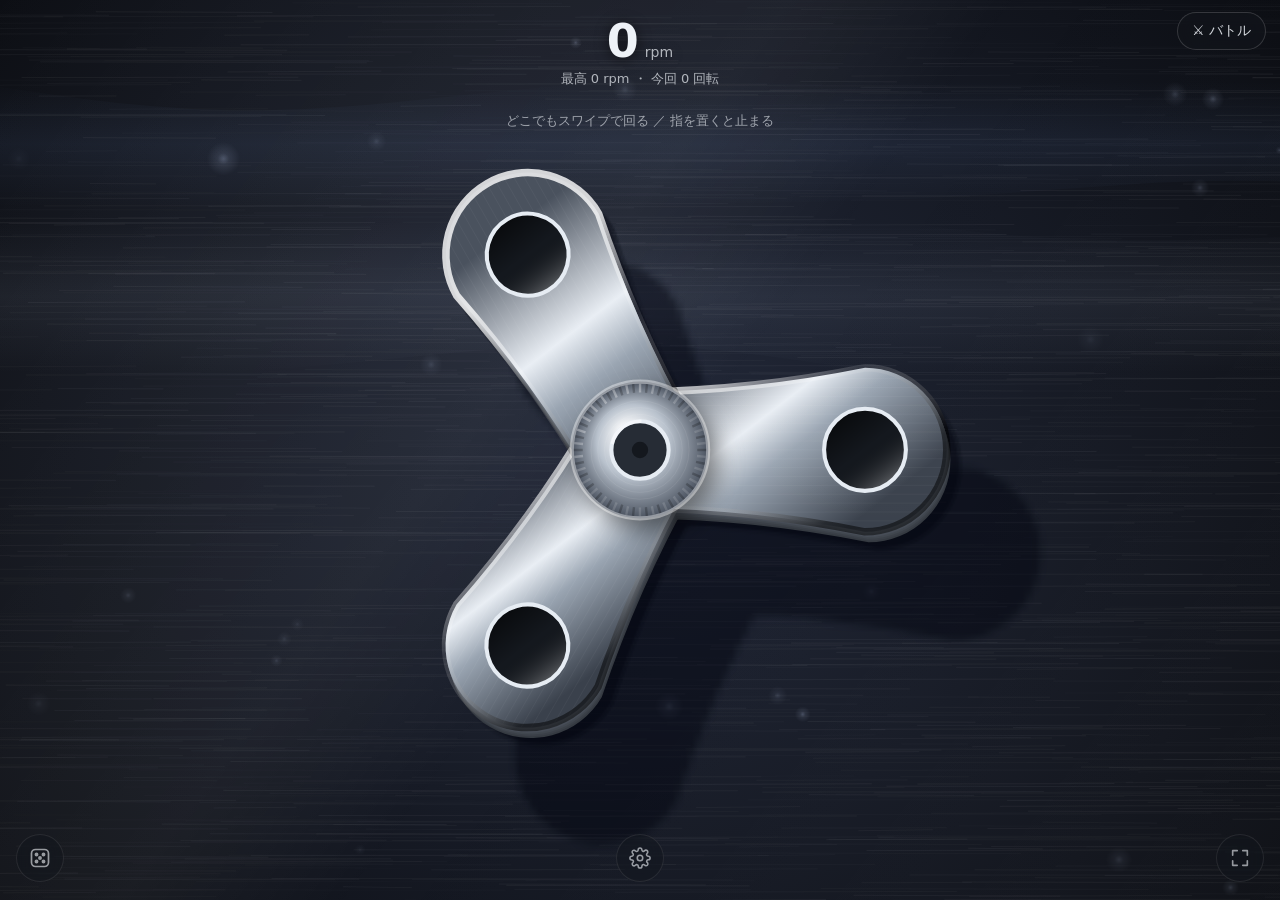
==== commit 21fee208: "設定からUIスタイル（標準・スタイリッシュ・ネオン・ポップ）を切り替えられるように" ====
--- a/index.html
+++ b/index.html
@@ -106,6 +106,52 @@
 @media (min-aspect-ratio:23/20){#skill1{bottom:calc(env(safe-area-inset-bottom,0px) + 22px);margin-left:160px}#skill2{top:calc(env(safe-area-inset-top,0px) + 22px);margin-left:-264px}}
 .codebox{width:100%;min-height:84px;border-radius:12px;border:1px solid rgba(255,255,255,.14);background:rgba(255,255,255,.05);color:var(--fg);font:11px/1.3 monospace;padding:8px;resize:vertical;user-select:text;-webkit-user-select:text}
 #olStatus{font-size:13px;min-height:1.2em;color:var(--accent)}
+
+/* ---------- UIスタイル（設定で切り替え）：標準 / スタイリッシュ / ネオン / ポップ ---------- */
+html[data-ui="style"]{--panel:rgba(0,0,0,.7)}
+html[data-ui="style"] body{font-family:"Helvetica Neue","Hiragino Kaku Gothic ProN","Hiragino Sans","Noto Sans JP",sans-serif;font-weight:300;letter-spacing:.08em}
+html[data-ui="style"] #bt{background:rgba(0,0,0,.9)}
+html[data-ui="style"] .btcard,html[data-ui="style"] #sheet{background:linear-gradient(180deg,#0d0d10,#000);border:1px solid rgba(255,255,255,.4);border-radius:2px}
+html[data-ui="style"] #sheet{border-radius:2px 2px 0 0}
+html[data-ui="style"] .btn,html[data-ui="style"] .chip,html[data-ui="style"] .row,html[data-ui="style"] #battleBtn,html[data-ui="style"] .dash{border-radius:2px;background:transparent;border:1px solid rgba(255,255,255,.6);font-weight:300;letter-spacing:.14em}
+html[data-ui="style"] .dash.round,html[data-ui="style"] #gear,html[data-ui="style"] #rand,html[data-ui="style"] #fs{border-radius:50%;background:transparent;border:1px solid rgba(255,255,255,.6)}
+html[data-ui="style"] .btn.main,html[data-ui="style"] .chip[aria-pressed="true"]{background:#fff!important;color:#000!important;border-color:#fff;font-weight:500}
+html[data-ui="style"] .row{border-radius:0;border:0;border-bottom:1px solid rgba(255,255,255,.2)}
+html[data-ui="style"] .rows{border-radius:0;background:transparent}
+html[data-ui="style"] .btcard h2{font-weight:200;letter-spacing:.4em;font-size:18px}
+html[data-ui="style"] .btcard h3,html[data-ui="style"] #sheet h3{letter-spacing:.3em;opacity:.7}
+html[data-ui="style"] .bar{height:3px;border-radius:0}
+html[data-ui="style"] .bar i{border-radius:0}
+html[data-ui="style"] .dash i{opacity:.25}
+
+html[data-ui="neon"]{--panel:rgba(6,8,26,.78)}
+html[data-ui="neon"] #bt{background:rgba(2,3,16,.84)}
+html[data-ui="neon"] .btcard,html[data-ui="neon"] #sheet{background:rgba(6,8,24,.96);border:1px solid #3ef6ff;box-shadow:0 0 22px rgba(62,246,255,.35),inset 0 0 26px rgba(255,62,200,.1);border-radius:16px}
+html[data-ui="neon"] #sheet{border-radius:16px 16px 0 0}
+html[data-ui="neon"] .btn,html[data-ui="neon"] .chip,html[data-ui="neon"] .row,html[data-ui="neon"] #battleBtn,html[data-ui="neon"] .dash,html[data-ui="neon"] #gear,html[data-ui="neon"] #rand,html[data-ui="neon"] #fs{background:rgba(10,14,44,.72);border:1px solid rgba(62,246,255,.65);box-shadow:0 0 10px rgba(62,246,255,.28);text-shadow:0 0 8px rgba(62,246,255,.7)}
+html[data-ui="neon"] .row{box-shadow:none;border-radius:0;border-width:0 0 1px 0}
+html[data-ui="neon"] .btn.main{background:linear-gradient(90deg,#3ef6ff,#ff3ec8)!important;color:#050818!important;border-color:transparent;text-shadow:none;box-shadow:0 0 20px rgba(255,62,200,.55)}
+html[data-ui="neon"] .chip[aria-pressed="true"]{border-color:#ff3ec8;color:#fff;box-shadow:0 0 14px rgba(255,62,200,.7)}
+html[data-ui="neon"] .btcard h2{text-shadow:0 0 14px #3ef6ff,0 0 28px rgba(255,62,200,.6)}
+html[data-ui="neon"] .btcard h3,html[data-ui="neon"] #sheet h3{color:#3ef6ff;opacity:.9;text-shadow:0 0 8px rgba(62,246,255,.6)}
+html[data-ui="neon"] .bar{background:rgba(62,246,255,.15);box-shadow:0 0 8px rgba(62,246,255,.3)}
+html[data-ui="neon"] .dash.rdy,html[data-ui="neon"] .skillb{box-shadow:0 0 22px #ffd24d}
+
+html[data-ui="pop"]{--panel:rgba(70,36,130,.86)}
+html[data-ui="pop"] body{font-weight:700}
+html[data-ui="pop"] #bt{background:rgba(32,14,76,.82)}
+html[data-ui="pop"] .btcard,html[data-ui="pop"] #sheet{background:linear-gradient(160deg,#5a35b5,#2d1870);border:4px solid #ffd23f;border-radius:30px;box-shadow:0 8px 0 #1a0f44}
+html[data-ui="pop"] #sheet{border-radius:30px 30px 0 0}
+html[data-ui="pop"] .btn,html[data-ui="pop"] .chip,html[data-ui="pop"] .row,html[data-ui="pop"] #battleBtn,html[data-ui="pop"] .dash,html[data-ui="pop"] #gear,html[data-ui="pop"] #rand,html[data-ui="pop"] #fs{background:#7b4df2;border:3px solid #fff;color:#fff;font-weight:800;box-shadow:0 4px 0 #1a0f44}
+html[data-ui="pop"] .btn,html[data-ui="pop"] .chip{border-radius:18px}
+html[data-ui="pop"] .row{border-radius:0;border-width:0 0 2px 0;box-shadow:none;background:none}
+html[data-ui="pop"] .btn:active,html[data-ui="pop"] .chip:active,html[data-ui="pop"] .dash:active{transform:translateY(3px);box-shadow:0 1px 0 #1a0f44}
+html[data-ui="pop"] .btn.main{background:#ffd23f!important;color:#3a1c00!important;border-color:#fff}
+html[data-ui="pop"] .chip[aria-pressed="true"]{background:#ff5fa2;color:#fff;border-color:#fff}
+html[data-ui="pop"] .btcard h2{text-shadow:0 3px 0 #1a0f44;font-size:24px;letter-spacing:.04em}
+html[data-ui="pop"] .btcard h3,html[data-ui="pop"] #sheet h3{color:#ffd23f;opacity:1;font-size:13px;font-weight:800}
+html[data-ui="pop"] .bar{height:12px;border:2px solid #fff;background:rgba(255,255,255,.2)}
+html[data-ui="pop"] .dash i{opacity:.55}
 </style>
 </head>
 <body>
@@ -252,6 +298,7 @@
   <h3>アームの数</h3><div class="chips" id="chArms"></div>
   <h3>穴</h3><div class="chips" id="chHole"></div>
   <h3>背景</h3><div class="chips" id="chBg"></div>
+  <h3>UIスタイル</h3><div class="chips" id="chUi"></div>
   <h3>演出</h3>
   <div class="rows">
     <button id="bFx" class="row"></button>
@@ -316,11 +363,14 @@
 // 回転音（回っている間ずっと鳴る音）8種類
 const SPIN_NAME = { std: '標準', smooth: 'なめらか', jet: 'ジェット', fan: '扇風機', wind: '風', heli: 'ヘリ', motor: 'モーター', none: '無音' };
 const SPIN_IDS = Object.keys(SPIN_NAME);
+const UI_LIST = [['std', '標準'], ['style', 'スタイリッシュ'], ['neon', 'ネオン'], ['pop', 'ポップ']];
+const UIS = { std: { bh: 8, r: 4, font: '600', fs: 13, ls: 0, glow: 0 }, style: { bh: 3, r: 0, font: '300', fs: 12, ls: 2, glow: 0 }, neon: { bh: 8, r: 4, font: '600', fs: 13, ls: 0, glow: 12 }, pop: { bh: 12, r: 6, font: '800', fs: 14, ls: 0, glow: 0, outline: true } };
+function applyUi() { const u = UIS[settings.ui] ? settings.ui : 'std'; document.documentElement.dataset.ui = u; const m = document.querySelector('meta[name=theme-color]'); if (m) m.content = { std: '#07080b', style: '#000000', neon: '#02030f', pop: '#2d1870' }[u]; }
 const VOL_NAME = ['小', '中', '大'], VOL_GAIN = [0.35, 0.65, 1];
 const MIX_NAME = ['OFF', '小', '中', '大'], MIX_GAIN = [0, 0.5, 1, 1.5];
 function mixApply() { if (!ac || !sfxBus) return; const t = ac.currentTime; sfxBus.gain.setTargetAtTime(MIX_GAIN[settings.mixSfx === undefined ? 2 : settings.mixSfx], t, 0.05); ambBus.gain.setTargetAtTime(MIX_GAIN[settings.mixAmb === undefined ? 2 : settings.mixAmb], t, 0.05); }
 const KEY = 'fidget-spinner-v1';
-const DEF = { material: 'metal', shape: 'round', arms: 3, hole: 'round', bg: 'plate', timbre: 'metal', spin: 'std', vol: 2, wins: 0, losses: 0, sound: true, vib: true, bass: true, tilt: true, fx: 1, best: 0, sbest: 0, arena: 'normal', sname: '', tint: -1, dashMode: 'auto', mixSfx: 2, mixAmb: 2, onl: { w: 0, l: 0 }, codes: [], special: '', spBackup: null, ghosts: [], gstat: { w: 0, l: 0 }, ghostUp: true, supa: { url: '', key: '' }, grow: {}, stat: { jg: 0, bw: 0, rw: 0, sk: 0 }, title: 'new', titles: ['new'], tutDone: false, hardOpen: false, sbestH: 0 };
+const DEF = { material: 'metal', shape: 'round', arms: 3, hole: 'round', bg: 'plate', timbre: 'metal', spin: 'std', vol: 2, wins: 0, losses: 0, sound: true, vib: true, bass: true, tilt: true, fx: 1, best: 0, sbest: 0, arena: 'normal', sname: '', tint: -1, dashMode: 'auto', mixSfx: 2, mixAmb: 2, onl: { w: 0, l: 0 }, ui: 'std', codes: [], special: '', spBackup: null, ghosts: [], gstat: { w: 0, l: 0 }, ghostUp: true, supa: { url: '', key: '' }, grow: {}, stat: { jg: 0, bw: 0, rw: 0, sk: 0 }, title: 'new', titles: ['new'], tutDone: false, hardOpen: false, sbestH: 0 };
 
 function loadSettings() {
   let raw = {};
@@ -1769,6 +1819,7 @@
   if (on !== undefined) btn.setAttribute('aria-pressed', on);
 };
 function refreshUI() {
+  applyUi();
   const P = THEME[settings.material];
   document.documentElement.style.setProperty('--accent', P.accent);
   for (const g of chipGroups) for (const b of g.btns) b.setAttribute('aria-pressed', String(String(g.get()) === b.dataset.id));
@@ -1823,6 +1874,7 @@
 // 音は、選んだらその場で試し聞きできる（ティック音は3回鳴らす／回転音は回して聞かせる）
 addChips('chTick', TICK_IDS.map(id => ({ id, label: TICK_NAME[id] })), 'timbre', () => { initAudio(); for (let i = 0; i < 4; i++) setTimeout(() => click(0.9), i * 140); });
 addChips('chSpin', SPIN_IDS.map(id => ({ id, label: SPIN_NAME[id] })), 'spin', () => { initAudio(); if (Math.abs(S.omega) < 90) S.omega = 90 * (Math.sign(S.omega) || 1); });
+addChips('chUi', UI_LIST.map(([id, label]) => ({ id, label })), 'ui', () => { applyUi(); click(0.8); });
 addChips('chVol', VOL_NAME.map((n, i) => ({ id: i, label: n })), 'vol', () => { initAudio(); setTimeout(() => click(0.9), 80); });
 addChips('chMixSfx', MIX_NAME.map((n, i) => ({ id: i, label: n })), 'mixSfx', () => { initAudio(); mixApply(); setTimeout(() => hitSnd(0.8), 120); });
 addChips('chMixAmb', MIX_NAME.map((n, i) => ({ id: i, label: n })), 'mixAmb', () => { initAudio(); mixApply(); setTimeout(() => { droneStart(); if (BA.drone) { BA.drone.g.gain.setTargetAtTime(0.06, ac.currentTime, 0.1); setTimeout(() => { if (MODE !== 'battle') droneStop(); }, 1500); } }, 120); });
@@ -3055,6 +3107,32 @@
   hudRow(me, land ? H - 130 : H - 182, false);
 }
 function hudRow(f, y, upside) {
+  const U = UIS[settings.ui] || UIS.std, bw = Math.min(W * 0.8, 360), x0 = (W - bw) / 2, F = (n) => `${U.font} ${n}px system-ui, sans-serif`;
+  const bar = (yy, h, frac, col, minW) => {                               // バー（背景→中身。ポップは白い縁、ネオンは光る）
+    ctx.fillStyle = 'rgba(255,255,255,.14)'; ctx.beginPath(); ctx.roundRect(x0, yy, bw, h, Math.min(U.r, h / 2)); ctx.fill();
+    if (frac > 0.005) { ctx.save(); if (U.glow) { ctx.shadowColor = col; ctx.shadowBlur = U.glow; } ctx.fillStyle = col; ctx.beginPath(); ctx.roundRect(x0, yy, Math.max(minW, bw * frac), h, Math.min(U.r, h / 2)); ctx.fill(); ctx.restore(); }
+    if (U.outline) { ctx.strokeStyle = 'rgba(255,255,255,.85)'; ctx.lineWidth = 2; ctx.beginPath(); ctx.roundRect(x0, yy, bw, h, Math.min(U.r, h / 2)); ctx.stroke(); }
+  };
+  ctx.save();
+  if (upside) { ctx.translate(W / 2, y); ctx.rotate(Math.PI); ctx.translate(-W / 2, -y); }
+  if ('letterSpacing' in ctx) ctx.letterSpacing = U.ls + 'px';
+  ctx.font = F(U.fs); ctx.fillStyle = 'rgba(255,255,255,.92)'; if (U.glow) { ctx.shadowColor = '#3ef6ff'; ctx.shadowBlur = 8; }
+  const lab = f.name + '　' + nameOf(f.d) + '・' + TYPE_NAME[f.st.type]; let fz = U.fs; while (fz > 9 && ctx.measureText(lab).width > bw - 96) { fz--; ctx.font = F(fz); }
+  ctx.textAlign = 'left'; ctx.fillText(lab, x0, y - 9); ctx.font = F(U.fs);
+  ctx.textAlign = 'right'; ctx.fillText(Math.round(f.w * 60 / TAU).toLocaleString('en-US') + ' rpm', x0 + bw, y - 9); ctx.shadowBlur = 0;
+  bar(y, U.bh, Math.min(1, f.w / f.w0), accentOf(f.d), 8);
+  const by = y + U.bh + 5, bgr = Math.min(1, f.bg / 100);                  // バーストゲージ（満タンで壊れる）／必殺技ゲージ
+  bar(by, 4, bgr, bgr > 0.75 ? '#ff4d4d' : '#ff9a4d', 4);
+  bar(by + 8, 4, Math.min(1, f.sp / 100), f.sp >= 100 ? '#ffd24d' : 'rgba(255,210,77,.6)', 3);
+  ctx.restore();
+}
+function drawBattleHud(Bt) {
+  const me = BT.flip ? Bt.B : Bt.A, op = BT.flip ? Bt.A : Bt.B;
+  const land = W > H * 1.15;                                                 // 横向き：HUDを端に寄せる
+  hudRow(op, BT.type === 'local' ? (land ? 130 : 182) : (land ? 34 : 60), BT.type === 'local');
+  hudRow(me, land ? H - 130 : H - 182, false);
+}
+function hudRow(f, y, upside) {
   const bw = Math.min(W * 0.8, 360), x0 = (W - bw) / 2;
   ctx.save();
   if (upside) { ctx.translate(W / 2, y); ctx.rotate(Math.PI); ctx.translate(-W / 2, -y); }
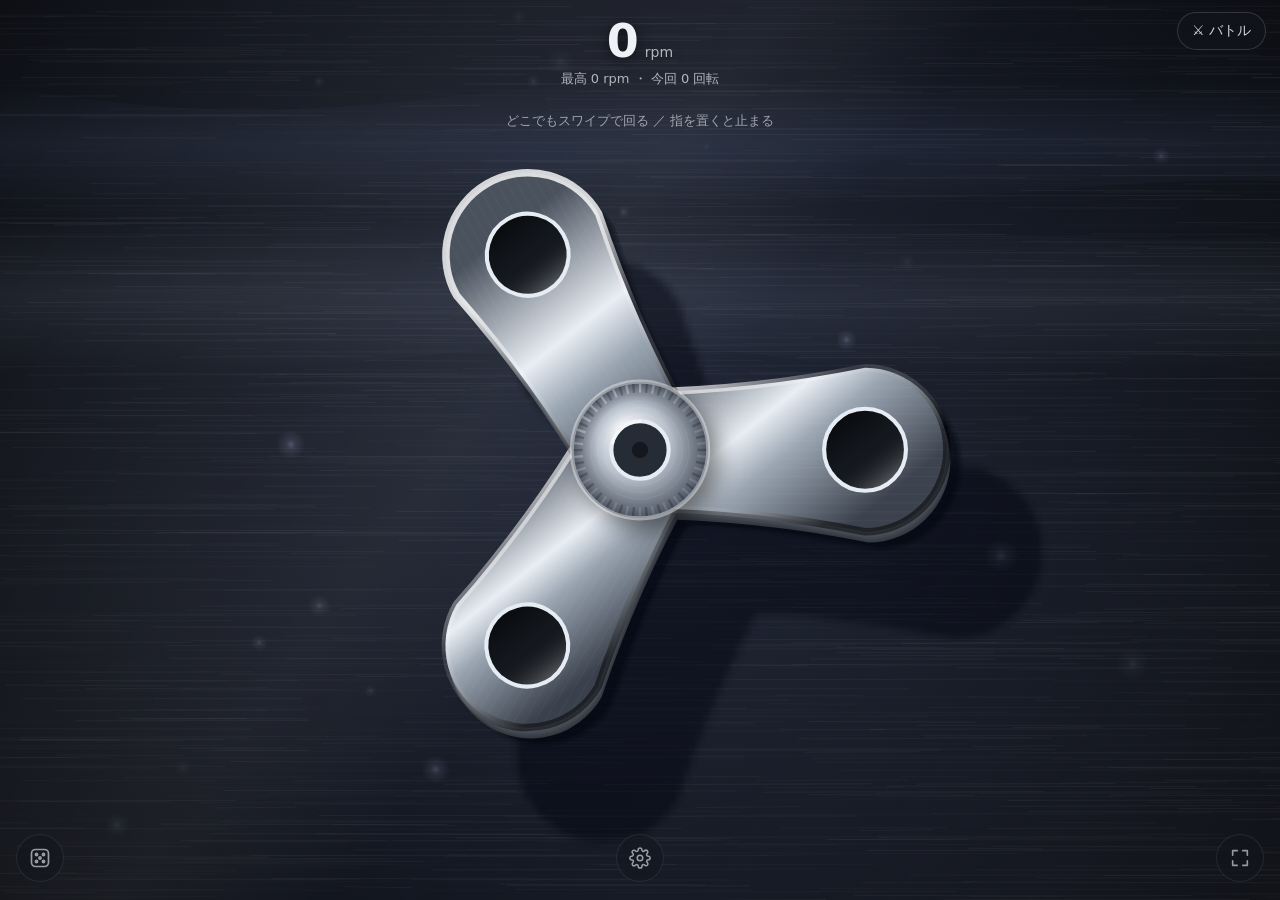
==== commit 7ff2ad48: "ビッグモード（大きな仕掛けアリーナで最大30体のバトルロイヤル）を追加。UIスタイルのHUD重複定義も修正" ====
--- a/index.html
+++ b/index.html
@@ -203,6 +203,8 @@
     <div class="chips" id="arenaChips"></div>
     <h3>ダッシュ <span style="font-weight:400;opacity:.7;font-size:12px">バトル中の丸いボタン</span></h3>
     <div class="chips" id="dashChips"></div>
+    <h3>ビッグモードの人数 <span style="font-weight:400;opacity:.7;font-size:12px">自分を含む</span></h3>
+    <div class="chips" id="bigChips"></div>
     <h3>バトルの種類</h3>
     <div class="btgrid">
       <button class="btn" data-bt="cpu1">CPU かんたん</button>
@@ -210,6 +212,7 @@
       <button class="btn" data-bt="cpu3">CPU つよい</button>
       <button class="btn" data-bt="local">2人で対戦（1台）</button>
       <button class="btn wide" data-bt="practice" id="btPractice">れんしゅうモード（操作チュートリアル）</button>
+      <button class="btn wide main" data-bt="big" style="background:#ff7a3d;color:#1a0a00">ビッグモード（大きなアリーナで、最大30体のバトルロイヤル）</button>
       <button class="btn wide main" data-bt="ghostmenu" style="background:#b48cff;color:#120a22">ゴースト対決（世界中のゴースト）</button>
       <button class="btn wide" data-bt="streak">CPU連勝戦（だんだん強くなる）</button>
       <button class="btn wide" data-bt="hard" id="btHard" style="display:none">CPU連勝戦 ハード（ALL CLEAR のごほうび）</button>
@@ -370,7 +373,7 @@
 const MIX_NAME = ['OFF', '小', '中', '大'], MIX_GAIN = [0, 0.5, 1, 1.5];
 function mixApply() { if (!ac || !sfxBus) return; const t = ac.currentTime; sfxBus.gain.setTargetAtTime(MIX_GAIN[settings.mixSfx === undefined ? 2 : settings.mixSfx], t, 0.05); ambBus.gain.setTargetAtTime(MIX_GAIN[settings.mixAmb === undefined ? 2 : settings.mixAmb], t, 0.05); }
 const KEY = 'fidget-spinner-v1';
-const DEF = { material: 'metal', shape: 'round', arms: 3, hole: 'round', bg: 'plate', timbre: 'metal', spin: 'std', vol: 2, wins: 0, losses: 0, sound: true, vib: true, bass: true, tilt: true, fx: 1, best: 0, sbest: 0, arena: 'normal', sname: '', tint: -1, dashMode: 'auto', mixSfx: 2, mixAmb: 2, onl: { w: 0, l: 0 }, ui: 'std', codes: [], special: '', spBackup: null, ghosts: [], gstat: { w: 0, l: 0 }, ghostUp: true, supa: { url: '', key: '' }, grow: {}, stat: { jg: 0, bw: 0, rw: 0, sk: 0 }, title: 'new', titles: ['new'], tutDone: false, hardOpen: false, sbestH: 0 };
+const DEF = { material: 'metal', shape: 'round', arms: 3, hole: 'round', bg: 'plate', timbre: 'metal', spin: 'std', vol: 2, wins: 0, losses: 0, sound: true, vib: true, bass: true, tilt: true, fx: 1, best: 0, sbest: 0, arena: 'normal', sname: '', tint: -1, dashMode: 'auto', mixSfx: 2, mixAmb: 2, onl: { w: 0, l: 0 }, ui: 'std', bigN: 12, bigWins: 0, codes: [], special: '', spBackup: null, ghosts: [], gstat: { w: 0, l: 0 }, ghostUp: true, supa: { url: '', key: '' }, grow: {}, stat: { jg: 0, bw: 0, rw: 0, sk: 0 }, title: 'new', titles: ['new'], tutDone: false, hardOpen: false, sbestH: 0 };
 
 function loadSettings() {
   let raw = {};
@@ -1562,7 +1565,7 @@
   }
   sp = { key, arm, armM: mipChain(arm) };
   spCache.set(key, sp);
-  if (spCache.size > 10) spCache.delete(spCache.keys().next().value);
+  if (spCache.size > (BT.big ? 64 : 10)) spCache.delete(spCache.keys().next().value);
   return sp;
 }
 
@@ -1945,7 +1948,8 @@
 
 /* ================= バトル ================= */
 let MODE = 'free';                                         // 'free'(ふつうに回す) | 'spin'(5秒間回す) | 'battle'
-let BS = 0.14, Q = BS / 0.36;                                // R=1 のスピナーの半径（アリーナ半径=1 に対する比）。小さいほどフィールドが広い。Q＝旧サイズ(0.36)との比で、速さ・力を合わせる                                            // R=1 のスピナーの半径（アリーナ半径=1 に対する比）
+const BS0 = 0.14;
+let BS = BS0, Q = BS / 0.36;                                // R=1 のスピナーの半径（アリーナ半径=1 に対する比）。小さいほどフィールドが広い。Q＝旧サイズ(0.36)との比で、速さ・力を合わせる                                            // R=1 のスピナーの半径（アリーナ半径=1 に対する比）
 const PHYS = { JMAX: 1.2, MINV: 0.4, PAIR_CD: 0.4, E: 0.75, BOWL: 1.0, DRAG: 0.9, ATT: 0.7, ORBIT: 0.5, C0: 2.2, C1: 0.028, SPIN: 0.024, DMG: 9, KNOCK: 2.6, DASH: 1.6, DASH_CD: 1.4, TIME: 75, DEPTH: 0.2, G: 2.5, LIFT: 1.4, BURST: 5.5, HOP: 0.5, DUR: 7.5, SDUR: 1, LAM: 0.4, MU: 0.8, PAD: 1.6, BUMP: 1.3, SWEEP: 0.9, TRAMP: 0.65, SPPASS: 1.2, JG_WIN: 0.3, JG_CD: 0.9, JG_DMG: 0.2, INV: 0.4, DODGE_CD: 1.6, RUSH: 2.6, GUARD: 0.35, LUNGE: 2.8, PULSE: 2.2, TYPE_GAP: 0.12 };   // DUR=バーストの耐久、SDUR=回転の持久（どちらも倍率）   // シミュレーションで調整した値
 const $b = id => document.getElementById(id);
 
@@ -2080,8 +2084,8 @@
     w, w0: w, lk: 0.85 + Math.random() * 0.3, dashCd: 0, dashReq: false, pairCd: 0, out: false, fin: false, outT: 0, hits: 0, taken: 0, maxHit: 0, dashed: 0, aiT: 0, rpm: Math.round(r) };
 }
 let START = 0.6;
-const ARENAS = { normal: ['ノーマル', 'シンプルなすり鉢'], turbo: ['ターボ', '加速パネルで一気に走る'], pinball: ['ピンボール', '動くバンパーではね返される'], drain: ['ドレイン', '暗いゾーンで回転が吸われる'], ice: ['アイス', 'すべる床。止まらずに流される'], shrink: ['シュリンク', 'リングがだんだん小さくなる'], sweeper: ['スイーパー', '回転する腕に弾き飛ばされる'], trampoline: ['トランポリン', '踏むと高く跳ね上がる'], chaos: ['カオス', 'ぜんぶ入り'], inferno: ['インフェルノ', 'ボス専用：ぜんぶ入り＋縮む＋腕'] };
-const ARENA_IDS = Object.keys(ARENAS).filter(k => k !== 'inferno');
+const ARENAS = { normal: ['ノーマル', 'シンプルなすり鉢'], turbo: ['ターボ', '加速パネルで一気に走る'], pinball: ['ピンボール', '動くバンパーではね返される'], drain: ['ドレイン', '暗いゾーンで回転が吸われる'], ice: ['アイス', 'すべる床。止まらずに流される'], shrink: ['シュリンク', 'リングがだんだん小さくなる'], sweeper: ['スイーパー', '回転する腕に弾き飛ばされる'], trampoline: ['トランポリン', '踏むと高く跳ね上がる'], chaos: ['カオス', 'ぜんぶ入り'], inferno: ['インフェルノ', 'ボス専用：ぜんぶ入り＋縮む＋腕'], big: ['ビッグアリーナ', '大きなアリーナ。仕掛けがいっぱい＋だんだん縮む'] };
+const ARENA_IDS = Object.keys(ARENAS).filter(k => k !== 'inferno' && k !== 'big');
 function arenaObjs(kind, t) {                                // ギミックの位置（左右対称なので、どちら側も有利にならない）
   const o = { pads: [], drains: [], bumps: [], tramps: [], sweeps: [] }, ring = (arr, n, r, a0, rad) => { for (let k = 0; k < n; k++) { const a = a0 + k * TAU / n; arr.push({ x: Math.cos(a) * r, y: Math.sin(a) * r, r: rad }); } };
   if (kind === 'turbo') ring(o.pads, 4, 0.55, Math.PI / 4, 0.13);
@@ -2090,10 +2094,11 @@
   else if (kind === 'trampoline') ring(o.tramps, 3, 0.55, Math.PI / 6, 0.13);
   else if (kind === 'sweeper') { for (let k = 0; k < 2; k++) o.sweeps.push({ a: t * 0.7 + k * Math.PI, len: 0.7, w: 0.05 }); }   // 左右対称の2本
   else if (kind === 'chaos') { ring(o.pads, 2, 0.6, Math.PI / 2, 0.12); ring(o.drains, 2, 0.5, 0, 0.14); ring(o.bumps, 2, 0.3, -t * 0.6, 0.06); }
+  else if (kind === 'big') { ring(o.pads, 4, 0.55, Math.PI / 4, 0.1); ring(o.drains, 3, 0.45, Math.PI / 6, 0.11); ring(o.bumps, 6, 0.33, t * 0.35, 0.05); ring(o.bumps, 4, 0.78, -t * 0.25, 0.05); ring(o.tramps, 3, 0.64, Math.PI / 2, 0.1); for (let k = 0; k < 2; k++) o.sweeps.push({ a: t * 0.5 + k * Math.PI, len: 0.74, w: 0.035 }); }
   else if (kind === 'inferno') { ring(o.pads, 2, 0.62, Math.PI / 2, 0.12); ring(o.drains, 2, 0.5, 0, 0.13); ring(o.bumps, 2, 0.3, -t * 0.6, 0.06); for (let k = 0; k < 2; k++) o.sweeps.push({ a: t * 0.45 + k * Math.PI, len: 0.38, w: 0.04 }); }
   return o;
 }
-const ringLim = Bt => Bt.arena === 'shrink' ? Math.max(0.6, 1 - Bt.t * 0.013) : Bt.arena === 'inferno' ? Math.max(0.8, 1 - Bt.t * 0.008) : 1;   // シュリンク：リングが小さくなる（約30秒で6割）
+const ringLim = Bt => Bt.arena === 'shrink' ? Math.max(0.6, 1 - Bt.t * 0.013) : Bt.arena === 'inferno' ? Math.max(0.8, 1 - Bt.t * 0.008) : Bt.arena === 'big' ? Math.max(0.55, 1 - Bt.t * 0.0045) : 1;   // シュリンク：リングが小さくなる（約30秒で6割）
 function gimmick(Bt, f, o, dt) {
   if (f.out || f.burst) return;
   f.padCd = Math.max(0, (f.padCd || 0) - dt); f.bumpCd = Math.max(0, (f.bumpCd || 0) - dt);
@@ -2131,10 +2136,10 @@
   }
 }
 function makeBattle(a, b, arena) {
-  a.x = 0; a.y = START; a.z = fh(START); a.vy = -0.2 * Q; b.x = 0; b.y = -START; b.z = fh(START); b.vy = 0.2 * Q;
+  a.id = 0; b.id = 1; a.x = 0; a.y = START; a.z = fh(START); a.vy = -0.2 * Q; b.x = 0; b.y = -START; b.z = fh(START); b.vy = 0.2 * Q;
   a.spm = Math.min(3.5, Math.max(1, Math.pow(b.w0 / a.w0, 0.7))); b.spm = Math.min(3.5, Math.max(1, Math.pow(a.w0 / b.w0, 0.7)));   // 回転数で負けているほど、必殺技ゲージが早くたまる
   a.drk = b.drk = arena === 'ice' ? 0.6 : 1;                   // アイス：摩擦が小さい
-  return { A: a, B: b, t: 0, over: false, winner: null, reason: '', ev: [], arena: arena || 'normal', obj: arenaObjs(arena || 'normal', 0) };
+  return { A: a, B: b, F: [a, b], pcd: new Map(), t: 0, over: false, winner: null, reason: '', ev: [], arena: arena || 'normal', obj: arenaObjs(arena || 'normal', 0) };
 }
 function worldCircles(f) {
   const c = Math.cos(f.th), s2 = Math.sin(f.th), out = [];
@@ -2208,6 +2213,7 @@
 }
 const KIND_ATK = { tip: 1, mid: 0.55, hub: 0.4 }, KIND_DEF = { tip: 0.8, mid: 1, hub: 1.1 };
 function collide(Bt, A, B) {
+  { const qx = A.x - B.x, qy = A.y - B.y; if (qx * qx + qy * qy > (BS * 2.7) * (BS * 2.7)) return; }      // 遠い相手は調べない（大人数の戦い用）
   const cA = worldCircles(A), cB = worldCircles(B);
   let best = null;
   for (const a of cA) for (const b of cB) {
@@ -2222,7 +2228,8 @@
   const vax = A.vx - PHYS.SPIN * wa * A.dir * ray, vay = A.vy + PHYS.SPIN * wa * A.dir * rax;     // 接触点の速度（回転ぶんも含む）
   const vbx = B.vx - PHYS.SPIN * wb * B.dir * rby, vby = B.vy + PHYS.SPIN * wb * B.dir * rbx;
   const vn = (vbx - vax) * nx + (vby - vay) * ny;
-  if (A.pairCd > 0 || vn > -PHYS.MINV * Q) return;             // かすっただけの接触はヒットにしない
+  const pk = A.id < B.id ? A.id * 64 + B.id : B.id * 64 + A.id;
+  if (((Bt.pcd && Bt.pcd.get(pk)) || 0) > Bt.t || vn > -PHYS.MINV * Q) return;             // かすっただけの接触はヒットにしない
   const J = -(1 + PHYS.E) * vn / (1 / mA + 1 / mB) / Q;     // 旧サイズ換算の強さ
   const Jk = Math.min(J, (A.sk.rush > 0 || B.sk.rush > 0) ? PHYS.JMAX * 1.5 : PHYS.JMAX) * Q;                        // はじき飛ばす力には上限（ダメージは大きくなっても、1発で場外にならないように）
   A.vx -= Jk / mA * nx * PHYS.KNOCK; A.vy -= Jk / mA * ny * PHYS.KNOCK; B.vx += Jk / mB * nx * PHYS.KNOCK; B.vy += Jk / mB * ny * PHYS.KNOCK;
@@ -2245,8 +2252,8 @@
     g.jg = 0; g.sp = Math.min(100, g.sp + 30); o.vx += ox * 0.9 * Q; o.vy += oy * 0.9 * Q; o.vz = Math.max(o.vz, 0.5); o.z += 0.002;
     Bt.ev.push({ type: 'jguard', who: g.side, x: g.x, y: g.y, z: g.z });
   }
-  A.pairCd = B.pairCd = PHYS.PAIR_CD; A.hits++; B.hits++; A.taken += dA; B.taken += dB; A.maxHit = Math.max(A.maxHit, dB); B.maxHit = Math.max(B.maxHit, dA);
-  Bt.ev.push({ type: 'hit', x: (best.a.x + best.b.x) / 2, y: (best.a.y + best.b.y) / 2, z: (A.z + B.z) / 2, p: J, da: dA, db: dB });
+  if (Bt.pcd) Bt.pcd.set(pk, Bt.t + PHYS.PAIR_CD); A.lh = { id: B.id, t: Bt.t }; B.lh = { id: A.id, t: Bt.t }; A.hits++; B.hits++; A.taken += dA; B.taken += dB; A.maxHit = Math.max(A.maxHit, dB); B.maxHit = Math.max(B.maxHit, dA);
+  Bt.ev.push({ type: 'hit', sa: A.side, sb: B.side, x: (best.a.x + best.b.x) / 2, y: (best.a.y + best.b.y) / 2, z: (A.z + B.z) / 2, p: J, da: dA, db: dB });
 }
 const higherW = (A, B) => Math.abs(A.w - B.w) < 1e-6 ? (Math.random() < 0.5 ? 'A' : 'B') : (A.w > B.w ? 'A' : 'B');   // 同点はランダム（どちらかが有利にならないように）
 function stepBattle(Bt, dt) {
@@ -2297,7 +2304,7 @@
 /* ---------- 画面の流れ ---------- */
 const btEl = $b('bt'), SCREENS = ['sMenu', 'sP2', 'sOnline', 'sGhost', 'sResult'];
 const BT = { type: null, diff: 1, phase: 'idle', lock: false, role: 'local', flip: false, saved: null, p1: null, p2: null, name1: '', name2: '',
-  rand: false, ghost: null, ghostRand: false, hard: false, practice: false, tut: null, drag: null, stageTitle: '', banner: null, streak: false, stage: 1, streakCont: false, go: false, stop: 0, speed: 0, puffs: [], rpm1: 0, rpm2: 0, battle: null, sparks: [], spinEnd: 0, spinDone: null, ts: 1, debris: [], rings: [], flash: 0, count: 0, endT: 0, snapT: 0, recorded: false, sentHello: false, peer: null, mySpun: false, peerSpun: false };
+  rand: false, big: false, feed: [], ghost: null, ghostRand: false, hard: false, practice: false, tut: null, drag: null, stageTitle: '', banner: null, streak: false, stage: 1, streakCont: false, go: false, stop: 0, speed: 0, puffs: [], rpm1: 0, rpm2: 0, battle: null, sparks: [], spinEnd: 0, spinDone: null, ts: 1, debris: [], rings: [], flash: 0, count: 0, endT: 0, snapT: 0, recorded: false, sentHello: false, peer: null, mySpun: false, peerSpun: false };
 function showScreen(id) { for (const s of SCREENS) $b(s).hidden = s !== id; btEl.classList.add('show'); document.body.classList.add('btmode'); }
 function hideOverlay() { btEl.classList.remove('show'); }
 const TYPE_COL = { atk: '#ff6b6b', def: '#5db4ff', sta: '#6bdc8b', bal: '#d0d0d0', wm: '#ff7bff' };
@@ -2345,6 +2352,10 @@
   }
   const r = document.createElement('button'); r.className = 'chip'; r.textContent = '振り直す'; r.addEventListener('click', () => { g.gb = { atk: 0, def: 0, sta: 0, bur: 0 }; g.pts = g.lv - 1; saveSettings(); click(0.7); refreshMenu(true); }); el.appendChild(r);
 }
+function drawBigChips() {
+  const el = $b('bigChips'); el.innerHTML = '';
+  for (const n of [6, 12, 20, 30]) { const b = document.createElement('button'); b.className = 'chip'; b.textContent = n + '体'; b.setAttribute('aria-pressed', (settings.bigN || 12) === n); b.addEventListener('click', () => { settings.bigN = n; saveSettings(); click(0.8); drawBigChips(); }); el.appendChild(b); }
+}
 function drawDashChips() {
   const el = $b('dashChips'); el.innerHTML = '';
   for (const [id, name] of [['auto', '自動（敵の方向）'], ['manual', 'マニュアル（引っ張って離す）']]) {
@@ -2353,7 +2364,7 @@
   }
 }
 function refreshMenu(skipSync) {
-  drawDashChips(); drawTitleChips(); drawGrow(); drawSpecialChips();
+  drawDashChips(); drawTitleChips(); drawGrow(); drawSpecialChips(); drawBigChips();
   $b('btHard').style.display = settings.hardOpen ? 'block' : 'none'; $b('btPractice').textContent = (settings.tutDone ? '' : '★ はじめての人はここから　') + 'れんしゅうモード（操作チュートリアル）';
   drawArenaChips(); if (!skipSync) syncCustom();
   const d = designOf(), st = statsOf(d);
@@ -2373,7 +2384,7 @@
 const ST = () => settings.stat || (settings.stat = { jg: 0, bw: 0, rw: 0, sk: 0 });
 const TITLES = [['new', '新人スピナー', '最初から', () => true], ['w1', '初勝利', '1勝する', () => settings.wins >= 1], ['tut', '練習おつかれさま', '練習モードをやる', () => !!settings.tutDone], ['w10', '10勝達成', '10勝する', () => settings.wins >= 10], ['w50', 'ベテラン', '50勝する', () => settings.wins >= 50],
   ['s5', '連勝の使い手', '連勝戦で5連勝', () => settings.sbest >= 5], ['s10', 'ステージ10突破', '連勝戦で10連勝', () => settings.sbest >= 10], ['s20', '歴戦の猛者', '連勝戦で20連勝', () => settings.sbest >= 20], ['clr', '闘技場の覇者', '連勝戦をALL CLEAR', () => settings.sbest >= LAST_STAGE],
-  ['jg10', '見切りの達人', 'ジャストガード10回', () => ST().jg >= 10], ['bw5', 'バーストハンター', 'バーストで5勝', () => ST().bw >= 5], ['rw5', '場外王', '場外で5勝', () => ST().rw >= 5], ['sk20', '必殺の使い手', '必殺技を20回', () => ST().sk >= 20], ['hard', '修羅の道', 'ハード連勝戦で10連勝', () => (settings.sbestH | 0) >= 10], ['gh', 'ゴーストハンター', 'ゴーストに5回勝つ', () => ((settings.gstat || {}).w | 0) >= 5]];
+  ['jg10', '見切りの達人', 'ジャストガード10回', () => ST().jg >= 10], ['bw5', 'バーストハンター', 'バーストで5勝', () => ST().bw >= 5], ['rw5', '場外王', '場外で5勝', () => ST().rw >= 5], ['sk20', '必殺の使い手', '必殺技を20回', () => ST().sk >= 20], ['hard', '修羅の道', 'ハード連勝戦で10連勝', () => (settings.sbestH | 0) >= 10], ['gh', 'ゴーストハンター', 'ゴーストに5回勝つ', () => ((settings.gstat || {}).w | 0) >= 5], ['big', 'ビッグチャンピオン', 'ビッグモードで優勝', () => (settings.bigWins | 0) >= 1]];
 const titleName = () => (TITLES.find(t => t[0] === settings.title) || TITLES[0])[1];
 function checkTitles() {                                     // 条件を満たした称号を増やす（新しく獲得した名前を返す）
   const have = settings.titles || (settings.titles = ['new']), got = [];
@@ -2396,6 +2407,67 @@
   let d = randomDesign();
   if (ctr && Math.random() < (isBoss(stage) ? 1 : Math.min(0.8, (stage - 3) * 0.15))) for (let i = 0; i < 60; i++) { const c = randomDesign(); if (statsOf(c).type === ctr) { d = c; break; } }
   return d;
+}
+/* ---------- ビッグモード：大きなアリーナで、複数の敵とバトルロイヤル（最後の1体が勝ち） ---------- */
+const BIG_SCALE = 0.5, BIG_TIME = 150;
+function bigRestore() { BS = BS0; Q = BS / 0.36; }
+function makeBig(me, enemies) {
+  BS = BS0 * BIG_SCALE; Q = BS / 0.36;                       // スピナーを小さくして、そのぶんアリーナを広く使う
+  const F = [me, ...enemies], N = F.length;
+  F.forEach((f, i) => { f.id = i; const a = Math.PI / 2 + i * TAU / N + (i ? (Math.random() - 0.5) * 0.15 : 0), r = i ? 0.62 + Math.random() * 0.12 : 0.66; f.x = Math.cos(a) * r; f.y = Math.sin(a) * r; f.z = fh(r); f.vx = -Math.cos(a) * 0.15 * Q; f.vy = -Math.sin(a) * 0.15 * Q; f.kos = 0; f.diff = 1 + (Math.random() * 3 | 0); f.spm = 1; f.drk = 1; });
+  return { A: me, B: enemies[0], F, pcd: new Map(), t: 0, over: false, winner: null, reason: '', ev: [], arena: 'big', obj: arenaObjs('big', 0), big: true, N, rank: 0, elim: [], rec: null, gi: 0 };
+}
+function stepBig(Bt, dt) {
+  if (Bt.over) return;
+  const F = Bt.F; Bt.t += dt;
+  const alive = F.filter(f => !f.out && !f.burst && !f.fin);
+  const snap = new Map(F.map(f => [f, { x: f.x, y: f.y }]));
+  for (const f of alive) { let best = null, bd = 1e9; for (const o of alive) if (o !== f) { const d = (o.x - f.x) ** 2 + (o.y - f.y) ** 2; if (d < bd) { bd = d; best = o; } } f.tgt = best || f; }
+  Bt.B = Bt.A.tgt && Bt.A.tgt !== Bt.A ? Bt.A.tgt : Bt.B;
+  for (const f of alive) {
+    applyDash(f, f.tgt, Bt); applyDodge(f, f.tgt, Bt); useSkill(f, f.tgt, Bt);
+    if (f.jgReq) { f.jgReq = false; if (f.jgCd <= 0) { f.jg = PHYS.JG_WIN; f.jgCd = PHYS.JG_CD; Bt.ev.push({ type: 'guard', who: f.side, x: f.x, y: f.y, z: f.z }); } }
+  }
+  for (const f of F) { if (alive.includes(f)) stepFighter(f, snap.get(f.tgt) || snap.get(f), dt); else stepFighter(f, f, dt); }
+  Bt.obj = arenaObjs('big', Bt.t); for (const f of alive) gimmick(Bt, f, f.tgt, dt);
+  for (let i = 0; i < alive.length; i++) for (let j = i + 1; j < alive.length; j++) collide(Bt, alive[i], alive[j]);
+  let left = alive.length;
+  for (const f of alive) {
+    if (f.land > 0) { Bt.ev.push({ type: 'land', who: f.side, x: f.x, y: f.y, z: f.z, p: f.land }); f.land = 0; }
+    let why = '';
+    if (f.bg >= 100) { f.burst = true; f.outT = 0; why = 'バースト'; Bt.ev.push({ type: 'burst', who: f.side, x: f.x, y: f.y, z: f.z, th: f.th }); }
+    else if (Math.hypot(f.x, f.y) > 1.02 * ringLim(Bt)) { f.out = true; f.outT = 0; why = '場外'; Bt.ev.push({ type: 'out', who: f.side }); }
+    else if (f.w < 6) { f.fin = true; why = '回転停止'; Bt.ev.push({ type: 'fin', who: f.side }); }
+    if (why) {
+      left--; f.rank = left + 1; const k = f.lh && Bt.t - f.lh.t < 3 ? F[f.lh.id] : null; if (k && k !== f) k.kos++;
+      Bt.elim.push({ f, why, by: k && k !== f ? k : null, t: Bt.t }); (BT.feed || (BT.feed = [])).unshift({ t: 4.5, text: `${k && k !== f ? k.name + ' が ' : ''}${f.name} を${why === '場外' ? '場外へ' : why === 'バースト' ? 'バースト' : '停止'}${k && k !== f ? '' : '（自滅）'}`, mine: f === Bt.A || k === Bt.A });
+      if (BT.feed.length > 6) BT.feed.length = 6;
+    }
+  }
+  Bt.nAlive = left;
+  if (Bt.A.rank) { Bt.over = true; Bt.winner = null; Bt.reason = 'elim'; }
+  else if (left <= 1) { Bt.over = true; Bt.A.rank = 1; Bt.winner = 'A'; Bt.reason = 'last'; }
+  else if (Bt.t > BIG_TIME) { Bt.over = true; Bt.reason = 'time'; const rest = alive.filter(f => !f.out && !f.burst && !f.fin).sort((a, b) => b.w - a.w); rest.forEach((f, i) => { f.rank = i + 1; }); Bt.winner = rest[0] === Bt.A ? 'A' : null; }
+}
+function bigAI(Bt, dt) {                                      // CPUたち：それぞれ、いちばん近い相手に向かって、ダッシュ・ガード・必殺技
+  for (const f of Bt.F) { if (f === Bt.A || f.out || f.burst || f.fin || !f.tgt || f.tgt === f) continue; aiDash(f, f.tgt, f.diff, dt); aiSkill(f, f.tgt, f.diff, dt, false); aiGuard(f, f.tgt, f.diff, dt, false); }
+}
+function beginBig(rpm) {                                      // 準備タイムのあと：敵をそろえて、バトルロイヤル開始
+  const N = Math.max(3, Math.min(30, settings.bigN || 12)), me = makeFighter(BT.p1, rpm, BT.name1, 'A'), ens = [];
+  for (let i = 1; i < N; i++) { const d = randomDesign(), r = Math.max(800, Math.min(50000, Math.round(rpm * (0.45 + Math.random() * 0.7)))); ens.push(makeFighter(d, r, nameOf(d), 'E' + i)); }
+  BT.feed = []; BT.battle = makeBig(me, ens); enterBattleView();
+}
+function bigHud(Bt) {                                         // 残り人数・KO・ミニマップ・脱落の知らせ
+  const me = Bt.A, land = W > H * 1.15; hudRow(me, land ? H - 130 : H - 182, false);
+  ctx.save(); ctx.textAlign = 'center'; ctx.fillStyle = '#fff'; ctx.shadowColor = 'rgba(0,0,0,.7)'; ctx.shadowBlur = 8;
+  ctx.font = '800 24px system-ui, sans-serif'; ctx.fillText(`残り ${Bt.nAlive == null ? Bt.N : Bt.nAlive} / ${Bt.N}`, W / 2, 52); ctx.font = '700 14px system-ui, sans-serif'; ctx.fillText(`KO ${me.kos}`, W / 2, 74);
+  const mx = W - 50, my = 108, mr = 38;                       // ミニマップ
+  ctx.shadowBlur = 0; ctx.fillStyle = 'rgba(0,0,0,.5)'; ctx.beginPath(); ctx.arc(mx, my, mr, 0, TAU); ctx.fill(); ctx.strokeStyle = 'rgba(255,255,255,.3)'; ctx.lineWidth = 1.5; ctx.stroke();
+  ctx.strokeStyle = 'rgba(255,80,80,.9)'; ctx.beginPath(); ctx.arc(mx, my, mr * ringLim(Bt), 0, TAU); ctx.stroke();
+  for (const f of Bt.F) { if (f.out || f.burst || f.fin) continue; ctx.fillStyle = f === me ? '#ffd24d' : 'rgba(255,110,110,.95)'; ctx.beginPath(); ctx.arc(mx + f.x * mr * 0.95, my - f.y * mr * 0.95, f === me ? 3.5 : 2.2, 0, TAU); ctx.fill(); }
+  ctx.textAlign = 'left'; ctx.font = '600 12px system-ui, sans-serif';                         // 脱落の知らせ
+  (BT.feed || []).forEach((q, i) => { ctx.globalAlpha = Math.min(1, q.t) * (q.mine ? 1 : 0.7); ctx.fillStyle = q.mine ? '#ffd24d' : '#fff'; ctx.fillText(q.text, 12, 130 + i * 17); });
+  ctx.restore();
 }
 /* ---------- ゴースト：操作を記録して、あとで再現する ---------- */
 const GHOST_MAX_LOCAL = 20, GHOST_MAX_INPUTS = 240, SUPA_DEFAULT = { url: 'https://agquocqnopxxskbgljsf.supabase.co', key: 'sb_publishable_D50D04qQ1wMYWJ4-qQlHdA_OLMXhGR4' };   // SUPA_DEFAULT：サーバー設定をコードに書いておきたい時の既定値
@@ -2476,7 +2548,10 @@
   }
 }
 function btStart(type, diff, keep, extra) {
-  const practice = type === 'practice', hard = type === 'hard', streak = type === 'streak' || hard, ghostMode = type === 'ghost';
+  bigRestore();
+  const big = type === 'big', practice = type === 'practice', hard = type === 'hard', streak = type === 'streak' || hard, ghostMode = type === 'ghost';
+  if (big) { type = 'cpu'; diff = 2; }
+  BT.big = big;
   if (practice) { type = 'cpu'; diff = 1; }
   if (ghostMode) { type = 'cpu'; diff = 2; }
   BT.ghost = ghostMode ? extra : null; BT.ghostRand = ghostMode && !extra;
@@ -2491,9 +2566,10 @@
   BT.name1 = type === 'cpu' ? titleName() : '1P'; BT.name2 = type === 'cpu' ? (practice ? 'ダミー' : ghostMode ? (extra ? 'ゴースト ' + extra.nick : 'ゴースト') : streak ? (isBoss(BT.stage) ? 'BOSS ' + bossName(BT.stage) : hp + 'STAGE ' + BT.stage) : 'CPU') : '2P'; BT.stageTitle = streak ? stageTitle(BT.stage) : '';
   if (type === 'cpu') BT.p2 = ghostMode ? (extra ? extra.design : randomDesign()) : streak ? cpuDesignFor(BT.stage, BT.p1) : randomDesign();
   if (practice) { BT.rpm1 = 6000; BT.rpm2 = 4000; beginBattle(); return; }               // 練習：準備タイムなしで、すぐ始まる
-  startSpin(type === 'cpu' ? (streak ? `${hp}STAGE ${BT.stage}「${BT.stageTitle}」` : ghostMode ? 'ゴースト戦' : 'あなた') : '1P', rpm => {
+  startSpin(type === 'cpu' ? (big ? 'ビッグモード' : streak ? `${hp}STAGE ${BT.stage}「${BT.stageTitle}」` : ghostMode ? 'ゴースト戦' : 'あなた') : '1P', rpm => {
     BT.rpm1 = rpm;
-    if (type === 'cpu' && ghostMode && !extra) ghostSearch(rpm);
+    if (big) beginBig(rpm);
+    else if (type === 'cpu' && ghostMode && !extra) ghostSearch(rpm);
     else if (type === 'cpu') { BT.rpm2 = ghostMode ? extra.rpm : streak ? stageRpm(BT.stage) : cpuRpm(BT.diff); beginBattle(); } else { refreshP2(); showScreen('sP2'); }
   });
 }
@@ -2515,6 +2591,7 @@
 }
 function pickArena() {
   if (BT.practice) return 'normal';
+  if (BT.big) return 'big';
   if (BT.ghost) return BT.ghost.arena;                           // 練習はノーマルのアリーナ
   if (BT.streak) return stageInfo(BT.stage)[1];
   const a = settings.arena || 'normal'; return a === 'random' ? ARENA_IDS[Math.floor(Math.random() * ARENA_IDS.length)] : a;
@@ -2539,7 +2616,7 @@
   $b('dash1').style.display = $b('dash2').style.display = $b('skill1').style.display = $b('skill2').style.display = $b('guard1').style.display = $b('guard2').style.display = $b('dodge1').style.display = $b('dodge2').style.display = 'none'; $b('btCount').style.display = 'none';
   document.body.classList.remove('inbattle');
   if (BT.saved) { applyDesign(BT.saved); saveSettings(); BT.saved = null; }
-  netClose(); S.omega = 0;
+  netClose(); S.omega = 0; bigRestore();
   if (toMenu) openMenu(); else { hideOverlay(); document.body.classList.remove('btmode'); }
 }
 function showResult() {
@@ -2553,6 +2630,13 @@
     if (!BT.recorded && !BT.practice) { BT.recorded = true; if (win) settings.wins++; else settings.losses++; saveSettings(); }
   }
   const me = BT.flip ? Bt.B : Bt.A, op = BT.flip ? Bt.A : Bt.B;
+  if (Bt.big) {                                              // ビッグモード：順位で決まる
+    const rank = Bt.A.rank || Bt.N, win = rank === 1, xp = win ? 60 + Bt.N * 2 : Math.max(10, Math.round((Bt.N - rank) * 2.5 + 10)), up = addXp(BT.p1, xp), g = GR(BT.p1);
+    if (win) { settings.bigWins = (settings.bigWins | 0) + 1; settings.wins++; } else settings.losses++; const got2 = checkTitles(); saveSettings();
+    $b('resTitle').textContent = win ? 'CHAMPION!!' : `${rank}位 / ${Bt.N}体`;
+    $b('resBody').innerHTML = `${win ? '最後の1体になった！' : Bt.reason === 'elim' ? 'そこで脱落…' : '時間切れ'}<br>KO ${Bt.A.kos}体 ／ 生き残った時間 ${Bt.t.toFixed(0)}秒 ／ ヒット ${Bt.A.hits}回<br>経験値 +${xp}（Lv.${g.lv}${up ? `　<b style="color:#ffd24d">レベルアップ！ 強化ポイント +${up}</b>` : ''}）${got2.length ? `<br><b>称号を獲得：「${got2.join('」「')}」</b>` : ''}`;
+    $b('resAgain').disabled = false; $b('resAgain').textContent = 'もう一度（同じ人数）'; $b('resNew').style.display = 'none'; showScreen('sResult'); return;
+  }
   if (BT.practice) {                                         // 練習はノーカウント
     settings.tutDone = true; const got = checkTitles(); saveSettings();
     $b('resTitle').textContent = 'れんしゅう おつかれさま！';
@@ -2611,9 +2695,12 @@
   if (BT.phase === 'count') {                                // 入場：高い所から回り込みながら舞い降りる
     const u = Math.min(1, Math.max(0, 1 - BT.count / 3.2)), e = u * u * (3 - 2 * u);
     tx = 0; ty = 0; tz = 0.05; dist = 3.4 - 1.5 * e; pitch = 1.2 - 0.3 * e; yawT = (1 - e) * 1.4 + Math.sin(CAM.t * 0.33) * 0.38 * e;
+  } else if (Bt.big && !(CAM.focus && CAM.focus.t > 0)) {    // ビッグモード：自分を追いかける（脱落したら、全体を見渡す）
+    if (!A.out && !A.burst && !A.fin) { tx = A.x + A.vx * 0.25; ty = A.y + A.vy * 0.25; tz = A.z + 0.02; dist = (0.95 + Math.min(0.5, Math.hypot(A.vx, A.vy) * 0.2)) * (1 - 0.1 * CAM.punch); pitch = 0.95 + 0.08 * Math.sin(CAM.t * 0.5); }
+    else { tx = 0; ty = 0; tz = 0.05; dist = 2.4; pitch = 1.0; spin = 0.12; }
   } else if (CAM.focus && CAM.focus.t > 0) {                 // 見せ場：場外・バースト・決着
     const f = CAM.focus; f.t -= dt;
-    const o = f.who ? (f.who === 'A' ? A : B) : null;
+    const o = f.who ? (Bt.F.find(q => q.side === f.who) || A) : null;
     tx = o ? o.x : f.x; ty = o ? o.y : f.y; tz = (o ? o.z : f.z) + 0.03; dist = f.dist; pitch = f.pitch; spin = f.spin;
   } else {
     const sep = Math.hypot(A.x - B.x, A.y - B.y), sp = Math.hypot(A.vx - B.vx, A.vy - B.vy);
@@ -2752,8 +2839,11 @@
   ctx.restore();
 }
 function btEvents(Bt) {
-  const mySide = BT.flip ? 'B' : 'A';
+  const mySide = BT.flip ? 'B' : 'A', big = !!Bt.big;
   for (const e of Bt.ev.splice(0)) {
+    const inv = !big || e.sa === mySide || e.sb === mySide || e.who === mySide;      // ビッグモード：自分に関係ない出来事は、控えめに
+    if (big && !inv && e.type !== 'hit' && e.type !== 'burst') continue;
+    if (big && !inv && e.type === 'hit') { for (let i = 0; i < 4 && BT.sparks.length < 260; i++) { const a = Math.random() * TAU, v = 0.2 + Math.random() * 0.5; BT.sparks.push({ x: e.x, y: e.y, z: (e.z || 0) + 0.02, vx: Math.cos(a) * v, vy: Math.sin(a) * v, vz: 0.3 + Math.random() * 0.4, life: 0.25 + Math.random() * 0.2 }); } continue; }
     if (e.who === mySide && BT.type !== 'local') {                       // 称号用の記録と、練習の進み具合
       if (!BT.practice) { if (e.type === 'jguard') ST().jg++; else if (e.type === 'skill') ST().sk++; }
       if (BT.tut) { if (e.type === 'dash') BT.tut.cnt[e.dodge ? 'dodge' : 'dash']++; else if (e.type === 'jguard') BT.tut.cnt.jg++; else if (e.type === 'skill') BT.tut.cnt.skill++; }
@@ -2765,7 +2855,7 @@
       if (e.p > 0.9) BT.flash = Math.max(BT.flash, 0.3 * big);
       BT.rings.push({ x: e.x, y: e.y, z: Math.max(0, e.z || 0), t: 0, s: 0.25 + 0.5 * big, d: 0.35 });
       for (let i = 0; i < 16 + Math.min(22, e.p * 18 | 0); i++) { const a = Math.random() * TAU, v = 0.4 + Math.random() * (1.2 + big); BT.sparks.push({ x: e.x, y: e.y, z: (e.z || 0) + 0.02, vx: Math.cos(a) * v, vy: Math.sin(a) * v, vz: 0.5 + Math.random() * (1 + big), life: 0.4 + Math.random() * 0.4 }); }
-      for (const f of [Bt.A, Bt.B]) { const dx = f.x - e.x, dy = f.y - e.y, d = Math.hypot(dx, dy) || 1, m = Math.min(0.5, 0.2 + e.p * 0.2); f.kx = (f.kx || 0) + dx / d * m; f.ky = (f.ky || 0) + dy / d * m; }
+      for (const f of Bt.F) { const dx = f.x - e.x, dy = f.y - e.y, d = Math.hypot(dx, dy) || 1, m = Math.min(0.5, 0.2 + e.p * 0.2); f.kx = (f.kx || 0) + dx / d * m; f.ky = (f.ky || 0) + dy / d * m; }
       click(0.3); hitSnd(e.p); if (e.p > 0.5) thump(Math.min(1, 0.3 + e.p * 0.5)); vib(Math.min(50, 14 + e.p * 18));
     } else if (e.type === 'guard') {
       BT.rings.push({ x: e.x, y: e.y, z: Math.max(0, e.z || 0), t: 0, s: 0.22, d: 0.3, c: '93,180,255' }); guardSnd();
@@ -2789,11 +2879,12 @@
       BT.rings.push({ x: e.x, y: e.y, z: Math.max(0, e.z || 0), t: 0, s: 0.2 + e.p * 0.2, d: 0.4 });
       for (let i = 0; i < 8; i++) { const a = Math.random() * TAU, v = 0.15 + Math.random() * 0.35; BT.puffs.push({ x: e.x, y: e.y, z: (e.z || 0) + 0.01, vx: Math.cos(a) * v, vy: Math.sin(a) * v, vz: 0.1 + Math.random() * 0.15, life: 0.7, r: 0.03 + Math.random() * 0.03 }); }
     }
-    else if (e.type === 'out') { whoosh(0.8); boom(0.35); vib(40); CAM.shake = 0.8; BT.ts = 0.45; camFocus({ who: e.who, dist: 0.95, pitch: 0.5, spin: 0.35, t: 2.2 }); }
+    else if (e.type === 'out') { whoosh(0.8); boom(0.35); vib(40); CAM.shake = 0.8; if (!big) { BT.ts = 0.45; camFocus({ who: e.who, dist: 0.95, pitch: 0.5, spin: 0.35, t: 2.2 }); } }
     else if (e.type === 'burst') {
+      if (big && !inv) { boom(0.25); BT.rings.push({ x: e.x, y: e.y, z: e.z, t: 0, s: 0.4, d: 0.5 }); const f2 = Bt.F.find(q => q.side === e.who); if (f2) spawnDebris(f2, e); continue; }
       boom(1); vib(90); CAM.shake = 1; CAM.punch = 1; BT.ts = 0.22; BT.flash = 1; BT.rings.push({ x: e.x, y: e.y, z: e.z, t: 0 });
-      const f = e.who === 'A' ? Bt.A : Bt.B; spawnDebris(f, e);
-      camFocus({ x: e.x, y: e.y, z: e.z, dist: 0.65, pitch: 0.6, spin: 0.5, t: 2.6 });
+      const f = Bt.F.find(q => q.side === e.who) || Bt.A; spawnDebris(f, e);
+      if (!big) camFocus({ x: e.x, y: e.y, z: e.z, dist: 0.65, pitch: 0.6, spin: 0.5, t: 2.6 });
     } else if (e.type === 'fin') settle();
   }
 }
@@ -2813,18 +2904,19 @@
   BT.ts += (1 - BT.ts) * (1 - Math.exp(-dt * 1.6));
   if (BT.stop > 0) BT.stop -= dt;
   const sdt = BT.stop > 0 ? 0 : dt * BT.ts;                   // ヒットストップ中は時間を止める
-  BT.speed = Math.max(0, BT.speed - dt);
+  BT.speed = Math.max(0, BT.speed - dt); for (const q of BT.feed) q.t -= dt; BT.feed = BT.feed.filter(q => q.t > 0);
   if (BT.phase === 'count') {
     BT.count -= dt;
-    for (const f of [Bt.A, Bt.B]) f.th += f.w * f.dir * dt * 0.2;
+    for (const f of Bt.F) f.th += f.w * f.dir * dt * 0.2;
     { const n = Math.ceil(BT.count - 0.2); if (n !== BA.lastCount && n > 0) { BA.lastCount = n; countSnd(n); } }
     if (BT.count <= 0.2 && !BT.go) { BT.go = true; countSnd(0); droneStart(); CAM.punch = 1; CAM.shake = 0.7; BT.flash = 0.35; }
     if (BT.count <= 0) BT.phase = 'fight';
   } else if (BT.phase === 'fight' && !isGuest) {
-    if (BT.ghost) ghostDrive(Bt);
+    if (BT.big) bigAI(Bt, sdt);
+    else if (BT.ghost) ghostDrive(Bt);
     else if (BT.type === 'cpu' && !BT.practice) { aiDash(Bt.B, Bt.A, BT.diff, sdt); const bs = BT.hard || (BT.streak && BT.stage % 5 === 0); aiSkill(Bt.B, Bt.A, BT.diff, sdt, bs); aiGuard(Bt.B, Bt.A, BT.diff, sdt, bs); }
     const n = Math.max(1, Math.ceil(sdt / (1 / 120)));
-    for (let i = 0; i < n; i++) stepBattle(Bt, sdt / n);
+    for (let i = 0; i < n; i++) Bt.big ? stepBig(Bt, sdt / n) : stepBattle(Bt, sdt / n);
     if (BT.role === 'host') {
       BT.snapT += dt;
       if (BT.snapT >= 1 / 30) { BT.snapT = 0; netSend(snapOf(Bt)); }
@@ -2841,7 +2933,7 @@
     if (Bt.over) { BT.phase = 'end'; BT.endT = 0; endFocus(Bt); droneStop(); koSnd(BT.type === 'local' || Bt.draw || Bt.winner === (BT.flip ? 'B' : 'A')); }
   } else if (BT.phase === 'end') {
     BT.endT += dt;
-    for (const f of [Bt.A, Bt.B]) { if (f.out || f.burst) stepFighter(f, f, sdt); else { f.th += f.w * f.dir * sdt; f.w *= Math.exp(-sdt * 2); } }
+    for (const f of Bt.F) { if (f.out || f.burst) stepFighter(f, f, sdt); else { f.th += f.w * f.dir * sdt; f.w *= Math.exp(-sdt * 2); } }
     btEvents(Bt);
     if (BT.endT > (Bt.reason === 'burst' ? 3.2 : 2.2) && btEl.classList.contains('show') === false) showResult();
   }
@@ -2850,6 +2942,7 @@
 }
 function endFocus(Bt) {                                      // 決着：場外・バーストは専用のカメラ、それ以外は勝者に寄る
   if (CAM.focus && CAM.focus.t > 0.4) return;
+  if (Bt.big) { camFocus({ who: 'A', dist: 0.9, pitch: 0.55, spin: 0.35, t: 3 }); return; }
   camFocus({ who: Bt.winner, dist: 0.8, pitch: 0.5, spin: 0.4, t: 3 });
 }
 
@@ -2946,11 +3039,11 @@
     ctx.strokeStyle = `rgba(${q.c || P.spark},${(1 - u) * 0.85})`; ctx.lineWidth = 0.045 * (1 - u) * Math.max(0.5, qs); ctx.beginPath(); ctx.arc(0, 0, Math.max(0.001, u * qs), 0, TAU); ctx.stroke(); ctx.restore();
   }
   // 選手：奥から手前へ
-  const fs = [Bt.A, Bt.B].map(f => ({ f, dep: pj(f.x, f.y, f.z) })).concat(OB.bumps.map(b => ({ b, dep: pj(b.x, b.y, fh(Math.hypot(b.x, b.y))) }))).concat(OB.sweeps.map(sw => ({ sw, dep: pj(Math.cos(sw.a) * sw.len * 0.5, Math.sin(sw.a) * sw.len * 0.5, 0.05) }))).sort((a, b) => b.dep - a.dep);
+  const fs = Bt.F.map(f => ({ f, dep: pj(f.x, f.y, f.z) })).concat(OB.bumps.map(b => ({ b, dep: pj(b.x, b.y, fh(Math.hypot(b.x, b.y))) }))).concat(OB.sweeps.map(sw => ({ sw, dep: pj(Math.cos(sw.a) * sw.len * 0.5, Math.sin(sw.a) * sw.len * 0.5, 0.05) }))).sort((a, b) => b.dep - a.dep);
   for (const o of fs) o.f ? drawFighter(o.f) : o.b ? drawBumper(o.b) : drawSweeper(o.sw);
   drawDebris(dt);
   // 速く動くスピナーは、床に火花を引きずる
-  if (BT.phase === 'fight') for (const f of [Bt.A, Bt.B]) {
+  if (BT.phase === 'fight') for (const f of Bt.F) {
     if (f.out || f.burst) continue;
     const sp = f.lx === undefined ? 0 : Math.hypot(f.x - f.lx, f.y - f.ly) / Math.max(dt, 0.001); f.lx = f.x; f.ly = f.y;
     if (f.z - fh(Math.hypot(f.x, f.y)) < 0.01 && Math.random() < Math.min(0.8, sp * 0.5 * Math.min(1, f.w / 600))) BT.sparks.push({ x: f.x, y: f.y, z: f.z + 0.005, vx: (Math.random() - 0.5) * 0.4, vy: (Math.random() - 0.5) * 0.4, vz: 0.15 + Math.random() * 0.3, life: 0.2 + Math.random() * 0.2 });
@@ -2964,9 +3057,10 @@
   ctx.save(); ctx.globalCompositeOperation = 'lighter';
   for (let i = BT.sparks.length - 1; i >= 0; i--) {
     const p = BT.sparks[i]; p.life -= dt; if (p.life <= 0) { BT.sparks.splice(i, 1); continue; }
+    if (BT.sparks.length > 320 && i % 2) { BT.sparks.splice(i, 1); continue; }
     p.vz -= PHYS.G * 1.2 * dt; p.x += p.vx * dt; p.y += p.vy * dt; p.z = Math.max(fh(Math.hypot(p.x, p.y)), p.z + p.vz * dt);
     pj(p.x, p.y, p.z); ctx.fillStyle = `rgba(${P.spark},${Math.min(1, p.life * 2.5)})`;
-    ctx.beginPath(); ctx.arc(PX, PY, Math.max(1.3, 0.011 * PS), 0, TAU); ctx.fill();
+    ctx.beginPath(); ctx.arc(PX, PY, Math.max(1.3, Math.min(BT.big ? 3.5 : 9, 0.011 * PS)), 0, TAU); ctx.fill();
   }
   ctx.restore();
   ctx.save(); drawRim(true); ctx.restore();
@@ -3001,13 +3095,17 @@
     ctx.font = '700 15px system-ui, sans-serif'; ctx.fillText('ARENA：' + ARENAS[Bt.arena][0] + (Bt.arena === 'normal' ? '' : '　' + ARENAS[Bt.arena][1]), W / 2, H * 0.52);
     ctx.font = '600 13px system-ui, sans-serif'; ctx.fillText('丸＝ダッシュ　／　左＝回避（すり抜け）　／　右＝ガード', W / 2, H * 0.8); ctx.font = '700 15px system-ui, sans-serif';
     if (BT.streak) { ctx.font = '800 18px system-ui, sans-serif'; ctx.fillText(`${BT.hard ? 'HARD ' : ''}STAGE ${BT.stage}「${BT.stageTitle}」`, W / 2, H * 0.56); ctx.font = '700 15px system-ui, sans-serif'; }
+    if (Bt.big) { ctx.font = '800 22px system-ui, sans-serif'; ctx.fillText(`BIG BATTLE　${Bt.N}体`, W / 2, H * 0.2); ctx.font = '600 14px system-ui, sans-serif'; ctx.fillText('最後の1体になれ！　リングはだんだん縮むよ', W / 2, H * 0.25); }
     const mF = BT.flip ? Bt.B : Bt.A, oF = BT.flip ? Bt.A : Bt.B, sl = Math.min(1, (3.2 - BT.count) * 2.2);          // 入場：両者の名前と回転数がスライドインする
+    if (!Bt.big) {
     ctx.shadowBlur = 12; ctx.font = '700 17px system-ui, sans-serif'; ctx.textAlign = 'left'; ctx.fillText(mF.name, 24 - (1 - sl) * 200, H * 0.62); ctx.textAlign = 'right'; ctx.fillText(oF.name, W - 24 + (1 - sl) * 200, H * 0.2);
     ctx.font = '800 34px system-ui, sans-serif'; ctx.textAlign = 'left'; ctx.fillText(mF.rpm.toLocaleString('en-US'), 24 - (1 - sl) * 200, H * 0.67); ctx.textAlign = 'right'; ctx.fillText(oF.rpm.toLocaleString('en-US'), W - 24 + (1 - sl) * 200, H * 0.25);
     ctx.font = '600 12px system-ui, sans-serif'; ctx.textAlign = 'left'; ctx.fillText('rpm', 24 - (1 - sl) * 200, H * 0.7); ctx.textAlign = 'right'; ctx.fillText('rpm', W - 24 + (1 - sl) * 200, H * 0.285); ctx.textAlign = 'center';
+    }
   } else if (BT.phase === 'end') {
     const me = BT.flip ? 'B' : 'A', pop = 1 + 0.9 * Math.max(0, 1 - BT.endT * 3.5);
     ctx.font = `800 ${44 * pop | 0}px system-ui, sans-serif`;
+    if (Bt.big) { ctx.fillText(Bt.reason === 'elim' ? `${Bt.A.rank}位　脱落！` : Bt.winner === 'A' ? 'CHAMPION!!' : `${Bt.A.rank}位`, W / 2, H * 0.3); } else
     ctx.fillText(Bt.draw ? 'DRAW' : Bt.reason === 'burst' ? 'BURST!!' : Bt.reason === 'ringout' ? 'RING OUT!' : BT.type === 'local' ? 'FINISH!' : (Bt.winner === me ? 'WIN!' : 'LOSE...'), W / 2, H * 0.3);
   }
   ctx.restore();
@@ -3028,22 +3126,23 @@
   if (f.burst) return;
   const fade = f.out ? Math.max(0, 1 - f.outT * 0.7) : 1;
   if (fade <= 0) return;
-  const sp = withDesign(f.d, 72, getSprite), r = Math.hypot(f.x, f.y), gz = f.out ? Math.min(f.z, fh(r)) : fh(r), h = Math.max(0, f.z - gz);
+  const big = BT.battle && BT.battle.big, isMe = !big || f === BT.battle.A, sp = withDesign(f.d, big ? 48 : 72, getSprite), r = Math.hypot(f.x, f.y), gz = f.out ? Math.min(f.z, fh(r)) : fh(r), h = Math.max(0, f.z - gz);
   ctx.save(); ctx.globalAlpha = fade * (f.inv > 0 ? 0.45 : 1);
   // 影（高く浮くほど薄く広がる）
   ctx.save(); aff(f.x, f.y, gz + 0.002, BS * (1 + h * 2));
-  const sg = ctx.createRadialGradient(0.1, 0.12, 0.3, 0.1, 0.12, 1.2); sg.addColorStop(0, `rgba(0,0,0,${0.55 / (1 + h * 14)})`); sg.addColorStop(1, 'rgba(0,0,0,0)');
-  ctx.fillStyle = sg; ctx.beginPath(); ctx.arc(0.1, 0.12, 1.2, 0, TAU); ctx.fill(); ctx.restore();
-  if (!f.out) {                                              // 床に敷く回転数のリング（満タン＝最初の回転数）
+  if (big && !isMe) { ctx.fillStyle = `rgba(0,0,0,${0.35 / (1 + h * 14)})`; ctx.beginPath(); ctx.arc(0.1, 0.12, 1, 0, TAU); ctx.fill(); }
+  else { const sg = ctx.createRadialGradient(0.1, 0.12, 0.3, 0.1, 0.12, 1.2); sg.addColorStop(0, `rgba(0,0,0,${0.55 / (1 + h * 14)})`); sg.addColorStop(1, 'rgba(0,0,0,0)'); ctx.fillStyle = sg; ctx.beginPath(); ctx.arc(0.1, 0.12, 1.2, 0, TAU); ctx.fill(); }
+  ctx.restore();
+  if (!f.out && isMe) {                                      // 床に敷く回転数のリング（満タン＝最初の回転数）
     ctx.save(); aff(f.x, f.y, gz + 0.004, BS); ctx.lineWidth = 0.07; ctx.strokeStyle = accentOf(f.d); ctx.globalAlpha = 0.85;
     ctx.beginPath(); ctx.arc(0, 0, 1.2, -Math.PI / 2, -Math.PI / 2 + TAU * Math.min(1, f.w / f.w0)); ctx.stroke(); ctx.restore();
   }
-  if (f.d.sp && !f.out) {                                    // 特別なスピナー：虹色に回るオーラ
+  if (f.d.sp && !f.out && isMe) {                            // 特別なスピナー：虹色に回るオーラ
     ctx.save(); aff(f.x, f.y, gz + 0.004, BS * 2.2); ctx.globalCompositeOperation = 'lighter'; ctx.lineWidth = 0.1;
     for (let i = 0; i < 6; i++) { ctx.strokeStyle = `hsla(${(CAM.t * 160 + i * 60) % 360},95%,62%,.75)`; ctx.beginPath(); ctx.arc(0, 0, 0.9, CAM.t * 3 + i * 1.047, CAM.t * 3 + i * 1.047 + 0.8); ctx.stroke(); }
     ctx.restore();
   }
-  if (!f.out) {                                              // 速く回るほど、足元が光る（オーラ）
+  if (!f.out && isMe) {                                      // 速く回るほど、足元が光る（オーラ）
     const ia = Math.min(1, Math.log2(1 + f.w / 260) / 5) * 0.55;
     if (ia > 0.03) { ctx.save(); aff(f.x, f.y, gz + 0.003, BS * 2.4); ctx.globalCompositeOperation = 'lighter'; const ag = ctx.createRadialGradient(0, 0, 0.2, 0, 0, 1); ag.addColorStop(0, 'rgba(0,0,0,0)'); ag.addColorStop(0.5, accentOf(f.d)); ag.addColorStop(1, 'rgba(0,0,0,0)'); ctx.globalAlpha = ia * 0.35; ctx.fillStyle = ag; ctx.beginPath(); ctx.arc(0, 0, 1, 0, TAU); ctx.fill(); ctx.restore(); }
   }
@@ -3052,7 +3151,7 @@
     ctx.fillStyle = sg2; ctx.beginPath(); ctx.arc(0, 0, 1, 0, TAU); ctx.fill(); ctx.strokeStyle = `rgba(${col},.9)`; ctx.lineWidth = 0.06; ctx.beginPath(); ctx.arc(0, 0, 0.9, 0, TAU); ctx.stroke(); ctx.restore();
   }
   if (BT.phase === 'fight' && !f.out && f.jgCd <= 0) {                       // 相手が近づいたら「いまタップ！」の合図
-    const Bt2 = BT.battle, o2 = f === Bt2.A ? Bt2.B : Bt2.A;
+    const Bt2 = BT.battle, o2 = Bt2.big ? (f === Bt2.A ? f.tgt : null) : f === Bt2.A ? Bt2.B : Bt2.A; if (!o2) { /* 大人数戦：自分だけ */ } else
     if (!o2.out && !o2.burst && Math.hypot(o2.x - f.x, o2.y - f.y) < BS * 3.2) { ctx.save(); aff(f.x, f.y, gz + 0.006, BS * 1.5); ctx.strokeStyle = `rgba(93,180,255,${0.5 + 0.5 * Math.sin(CAM.t * 28)})`; ctx.lineWidth = 0.1; ctx.setLineDash([0.35, 0.25]); ctx.beginPath(); ctx.arc(0, 0, 1, 0, TAU); ctx.stroke(); ctx.restore(); }
   }
   // 本体：厚み（暗い断面を重ねる）と傾き（動く向き・ヒット・回転が落ちたときのふらつき）
@@ -3060,10 +3159,10 @@
   const wob = 0.42 * Math.max(0, Math.min(1, 1 - f.w / 160)), cl = v => Math.max(-0.32, Math.min(0.32, v));
   const gx = cl(f.kx - (f.vx || 0) * 0.12 + wob * Math.cos(CAM.t * 9 + f.dir)), gy = cl(f.ky - (f.vy || 0) * 0.12 + wob * Math.sin(CAM.t * 9 + f.dir));
   if (!sp.dark) { const d = document.createElement('canvas'); d.width = sp.arm.width; d.height = sp.arm.height; const c = d.getContext('2d'); c.drawImage(sp.arm, 0, 0); c.globalCompositeOperation = 'source-in'; c.fillStyle = `rgb(${THEME[f.d.material].side.map(v => v * 0.5 | 0)})`; c.fillRect(0, 0, d.width, d.height); sp.dark = d; }
-  const T = BS * 0.22, NL = 6;
+  const T = BS * 0.22, NL = big ? 2 : 6;
   for (let i = NL; i >= 1; i--) { ctx.save(); aff(f.x, f.y, f.z + 0.01 - T * i / NL, BS, gx, gy); ctx.rotate(f.th); ctx.drawImage(sp.dark, -1, -1, 2, 2); ctx.restore(); }
   ctx.save(); aff(f.x, f.y, f.z + 0.01, BS, gx, gy);
-  if (f.w > 25) { const off = Math.max(-1.2, Math.min(1.2, f.w * f.dir * 0.012)); for (let i = 2; i >= 1; i--) { ctx.save(); ctx.rotate(f.th - off * i); ctx.globalAlpha = fade * (i === 1 ? 0.18 : 0.08); ctx.drawImage(sp.arm, -1, -1, 2, 2); ctx.restore(); } }
+  if (f.w > 25 && !big) { const off = Math.max(-1.2, Math.min(1.2, f.w * f.dir * 0.012)); for (let i = 2; i >= 1; i--) { ctx.save(); ctx.rotate(f.th - off * i); ctx.globalAlpha = fade * (i === 1 ? 0.18 : 0.08); ctx.drawImage(sp.arm, -1, -1, 2, 2); ctx.restore(); } }
   ctx.rotate(f.th); ctx.drawImage(sp.arm, -1, -1, 2, 2);
   ctx.restore(); ctx.restore();
 }
@@ -3101,6 +3200,7 @@
   }
 }
 function drawBattleHud(Bt) {
+  if (Bt.big) { bigHud(Bt); return; }
   const me = BT.flip ? Bt.B : Bt.A, op = BT.flip ? Bt.A : Bt.B;
   const land = W > H * 1.15;                                                 // 横向き：HUDを端に寄せる
   hudRow(op, BT.type === 'local' ? (land ? 130 : 182) : (land ? 34 : 60), BT.type === 'local');
@@ -3124,28 +3224,6 @@
   const by = y + U.bh + 5, bgr = Math.min(1, f.bg / 100);                  // バーストゲージ（満タンで壊れる）／必殺技ゲージ
   bar(by, 4, bgr, bgr > 0.75 ? '#ff4d4d' : '#ff9a4d', 4);
   bar(by + 8, 4, Math.min(1, f.sp / 100), f.sp >= 100 ? '#ffd24d' : 'rgba(255,210,77,.6)', 3);
-  ctx.restore();
-}
-function drawBattleHud(Bt) {
-  const me = BT.flip ? Bt.B : Bt.A, op = BT.flip ? Bt.A : Bt.B;
-  const land = W > H * 1.15;                                                 // 横向き：HUDを端に寄せる
-  hudRow(op, BT.type === 'local' ? (land ? 130 : 182) : (land ? 34 : 60), BT.type === 'local');
-  hudRow(me, land ? H - 130 : H - 182, false);
-}
-function hudRow(f, y, upside) {
-  const bw = Math.min(W * 0.8, 360), x0 = (W - bw) / 2;
-  ctx.save();
-  if (upside) { ctx.translate(W / 2, y); ctx.rotate(Math.PI); ctx.translate(-W / 2, -y); }
-  ctx.font = '600 13px system-ui, sans-serif'; ctx.fillStyle = 'rgba(255,255,255,.92)';
-  const lab = f.name + '　' + nameOf(f.d) + '・' + TYPE_NAME[f.st.type]; let fz = 13; while (fz > 9 && ctx.measureText(lab).width > bw - 96) { fz--; ctx.font = `600 ${fz}px system-ui, sans-serif`; }
-  ctx.textAlign = 'left'; ctx.fillText(lab, x0, y - 9); ctx.font = '600 13px system-ui, sans-serif';
-  ctx.textAlign = 'right'; ctx.fillText(Math.round(f.w * 60 / TAU).toLocaleString('en-US') + ' rpm', x0 + bw, y - 9);
-  ctx.fillStyle = 'rgba(255,255,255,.16)'; ctx.beginPath(); ctx.roundRect(x0, y, bw, 8, 4); ctx.fill();
-  ctx.fillStyle = accentOf(f.d); ctx.beginPath(); ctx.roundRect(x0, y, Math.max(8, bw * Math.min(1, f.w / f.w0)), 8, 4); ctx.fill();
-  ctx.fillStyle = 'rgba(255,255,255,.1)'; ctx.beginPath(); ctx.roundRect(x0, y + 21, bw, 4, 2); ctx.fill(); ctx.fillStyle = f.sp >= 100 ? '#ffd24d' : 'rgba(255,210,77,.6)'; ctx.beginPath(); ctx.roundRect(x0, y + 21, Math.max(3, bw * Math.min(1, f.sp / 100)), 4, 2); ctx.fill();   // 必殺技ゲージ
-  const bgr = Math.min(1, f.bg / 100);                      // バーストゲージ（満タンで壊れる）
-  ctx.fillStyle = 'rgba(255,255,255,.12)'; ctx.beginPath(); ctx.roundRect(x0, y + 13, bw, 4, 2); ctx.fill();
-  if (bgr > 0.01) { ctx.fillStyle = bgr > 0.75 ? '#ff4d4d' : '#ff9a4d'; ctx.beginPath(); ctx.roundRect(x0, y + 13, Math.max(4, bw * bgr), 4, 2); ctx.fill(); }
   ctx.restore();
 }
 
@@ -3393,7 +3471,7 @@
     if (!Net.open) return; BT.againSent = true; netSend({ t: 'again' }); $b('resAgain').disabled = true; $b('resAgain').textContent = '相手を待っています…';
     if (BT.peerAgain) startRematch(); return;
   }
-  const t = BT.type, d = BT.diff, rand = BT.rand, st = BT.streak, keep = BT.streakCont, pr = BT.practice, hd = BT.hard, gh = BT.ghost, gr = BT.ghostRand; endBattle(false); if (gr) btStart('ghost', 0, false, null); else if (gh) btStart('ghost', 0, false, gh); else if (pr) btStart('practice'); else if (st) btStart(hd ? 'hard' : 'streak', 0, keep); else btStart(t, d); if (t === 'online' && rand) olRandom(); });
+  const t = BT.type, d = BT.diff, rand = BT.rand, st = BT.streak, keep = BT.streakCont, pr = BT.practice, hd = BT.hard, gh = BT.ghost, gr = BT.ghostRand, bg = BT.big; endBattle(false); if (bg) btStart('big'); else if (gr) btStart('ghost', 0, false, null); else if (gh) btStart('ghost', 0, false, gh); else if (pr) btStart('practice'); else if (st) btStart(hd ? 'hard' : 'streak', 0, keep); else btStart(t, d); if (t === 'online' && rand) olRandom(); });
 $b('resMenu').addEventListener('click', () => endBattle(true));
 $b('codeGo').addEventListener('click', tryCode); $b('codeIn').addEventListener('keydown', e => { if (e.key === 'Enter') tryCode(); });
 $b('gRandom').addEventListener('click', () => btStart('ghost', 0, false, null));
@@ -3470,7 +3548,7 @@
 for (const id of ['dash1', 'dash2']) { $b(id).addEventListener('pointermove', dashMove); $b(id).addEventListener('pointerup', dashRelease); $b(id).addEventListener('pointercancel', dashRelease); }
 $b('dodge1').addEventListener('pointerdown', dodgePress(1)); $b('dodge2').addEventListener('pointerdown', dodgePress(2));
 $b('guard1').addEventListener('pointerdown', guardPress(1)); $b('guard2').addEventListener('pointerdown', guardPress(2));
-window.__bt = { cleanGhost, ghostCode, readGhostCode, gsPick, addXp, PW, nameOf, setBS: v => { BS = v; Q = v / 0.36; }, setStart: v => { START = v; }, statsOf, RPS_X, hitCircles, makeFighter, makeBattle, stepBattle, randomDesign, designOf, withDesign, cpuRpm, BT, PHYS, applyDesign, fh };
+window.__bt = { makeBig, stepBig, bigAI, beginBig, cleanGhost, ghostCode, readGhostCode, gsPick, addXp, PW, nameOf, setBS: v => { BS = v; Q = v / 0.36; }, setStart: v => { START = v; }, statsOf, RPS_X, hitCircles, makeFighter, makeBattle, stepBattle, randomDesign, designOf, withDesign, cpuRpm, BT, PHYS, applyDesign, fh };
 
 if ('serviceWorker' in navigator && /^https?:/.test(location.protocol)) navigator.serviceWorker.register('sw.js').catch(() => { /* Artifactなどでは使えない */ });   // ホーム画面に追加・オフライン起動用
 
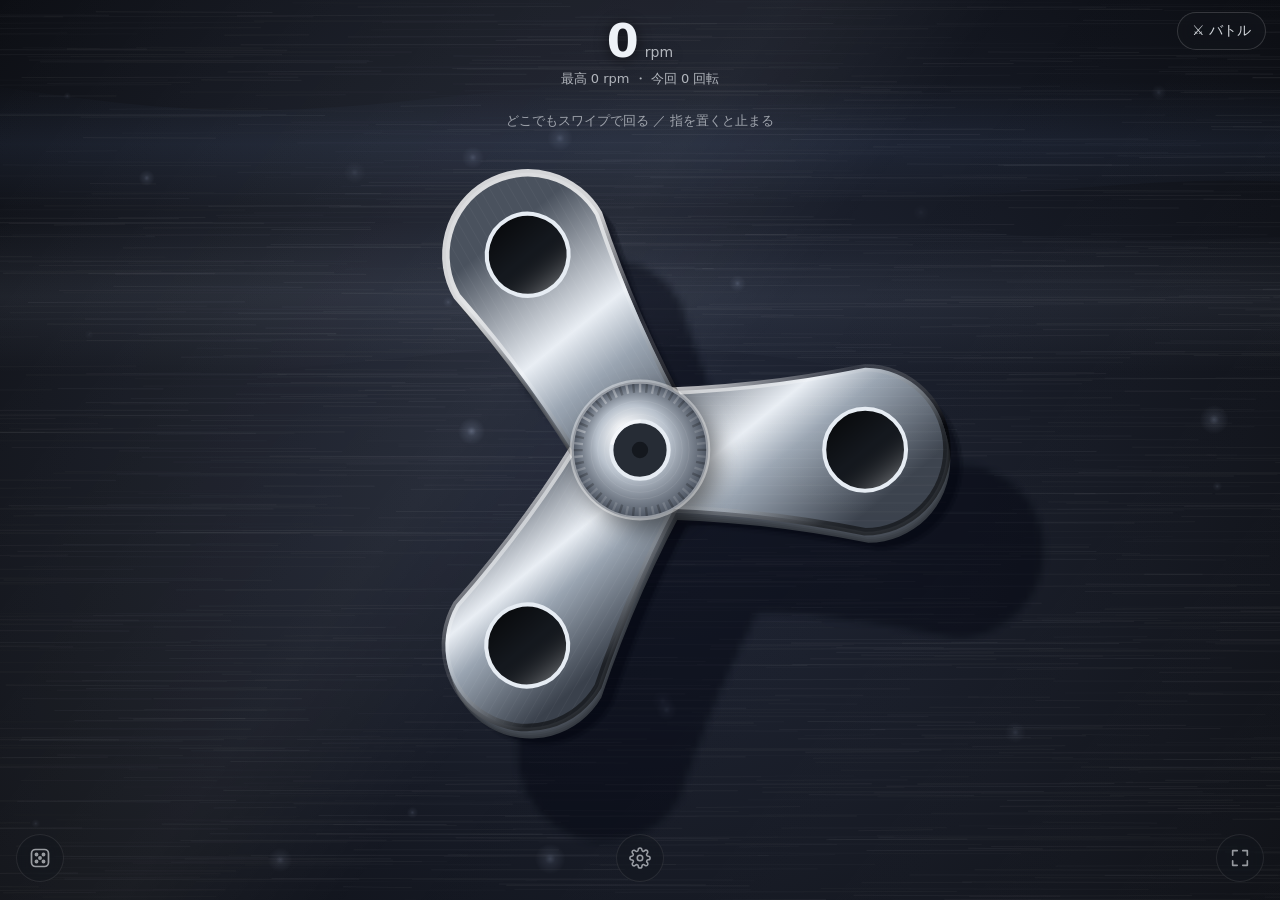
==== commit f270b3f8: "ビッグモードの敵の強さを選べるように（弱い・ふつう・強い・最強）" ====
--- a/index.html
+++ b/index.html
@@ -205,6 +205,8 @@
     <div class="chips" id="dashChips"></div>
     <h3>ビッグモードの人数 <span style="font-weight:400;opacity:.7;font-size:12px">自分を含む</span></h3>
     <div class="chips" id="bigChips"></div>
+    <h3>ビッグモードの強さ <span style="font-weight:400;opacity:.7;font-size:12px">敵の回転数・動き・デザイン</span></h3>
+    <div class="chips" id="bigLvChips"></div>
     <h3>バトルの種類</h3>
     <div class="btgrid">
       <button class="btn" data-bt="cpu1">CPU かんたん</button>
@@ -373,7 +375,7 @@
 const MIX_NAME = ['OFF', '小', '中', '大'], MIX_GAIN = [0, 0.5, 1, 1.5];
 function mixApply() { if (!ac || !sfxBus) return; const t = ac.currentTime; sfxBus.gain.setTargetAtTime(MIX_GAIN[settings.mixSfx === undefined ? 2 : settings.mixSfx], t, 0.05); ambBus.gain.setTargetAtTime(MIX_GAIN[settings.mixAmb === undefined ? 2 : settings.mixAmb], t, 0.05); }
 const KEY = 'fidget-spinner-v1';
-const DEF = { material: 'metal', shape: 'round', arms: 3, hole: 'round', bg: 'plate', timbre: 'metal', spin: 'std', vol: 2, wins: 0, losses: 0, sound: true, vib: true, bass: true, tilt: true, fx: 1, best: 0, sbest: 0, arena: 'normal', sname: '', tint: -1, dashMode: 'auto', mixSfx: 2, mixAmb: 2, onl: { w: 0, l: 0 }, ui: 'std', bigN: 12, bigWins: 0, codes: [], special: '', spBackup: null, ghosts: [], gstat: { w: 0, l: 0 }, ghostUp: true, supa: { url: '', key: '' }, grow: {}, stat: { jg: 0, bw: 0, rw: 0, sk: 0 }, title: 'new', titles: ['new'], tutDone: false, hardOpen: false, sbestH: 0 };
+const DEF = { material: 'metal', shape: 'round', arms: 3, hole: 'round', bg: 'plate', timbre: 'metal', spin: 'std', vol: 2, wins: 0, losses: 0, sound: true, vib: true, bass: true, tilt: true, fx: 1, best: 0, sbest: 0, arena: 'normal', sname: '', tint: -1, dashMode: 'auto', mixSfx: 2, mixAmb: 2, onl: { w: 0, l: 0 }, ui: 'std', bigLv: 1, bigN: 12, bigWins: 0, codes: [], special: '', spBackup: null, ghosts: [], gstat: { w: 0, l: 0 }, ghostUp: true, supa: { url: '', key: '' }, grow: {}, stat: { jg: 0, bw: 0, rw: 0, sk: 0 }, title: 'new', titles: ['new'], tutDone: false, hardOpen: false, sbestH: 0 };
 
 function loadSettings() {
   let raw = {};
@@ -2352,7 +2354,14 @@
   }
   const r = document.createElement('button'); r.className = 'chip'; r.textContent = '振り直す'; r.addEventListener('click', () => { g.gb = { atk: 0, def: 0, sta: 0, bur: 0 }; g.pts = g.lv - 1; saveSettings(); click(0.7); refreshMenu(true); }); el.appendChild(r);
 }
+const BIG_LV = [                                              // 敵の強さ：回転数の倍率・CPUの賢さ・デザインの選び方
+  { name: '弱い', rpm: [0.3, 0.8], diff: [1, 1], pick: 1, boss: false },
+  { name: 'ふつう', rpm: [0.45, 1.15], diff: [1, 3], pick: 1, boss: false },
+  { name: '強い', rpm: [0.9, 1.7], diff: [2, 3], pick: 6, boss: false },
+  { name: '最強', rpm: [1.6, 2.6], diff: [3, 3], pick: 12, boss: true }];
 function drawBigChips() {
+  const lv = $b('bigLvChips'); lv.innerHTML = '';
+  BIG_LV.forEach((L, i) => { const b = document.createElement('button'); b.className = 'chip'; b.textContent = L.name; b.setAttribute('aria-pressed', (settings.bigLv === undefined ? 1 : settings.bigLv) === i); b.addEventListener('click', () => { settings.bigLv = i; saveSettings(); click(0.8); drawBigChips(); }); lv.appendChild(b); });
   const el = $b('bigChips'); el.innerHTML = '';
   for (const n of [6, 12, 20, 30]) { const b = document.createElement('button'); b.className = 'chip'; b.textContent = n + '体'; b.setAttribute('aria-pressed', (settings.bigN || 12) === n); b.addEventListener('click', () => { settings.bigN = n; saveSettings(); click(0.8); drawBigChips(); }); el.appendChild(b); }
 }
@@ -2450,12 +2459,18 @@
   else if (Bt.t > BIG_TIME) { Bt.over = true; Bt.reason = 'time'; const rest = alive.filter(f => !f.out && !f.burst && !f.fin).sort((a, b) => b.w - a.w); rest.forEach((f, i) => { f.rank = i + 1; }); Bt.winner = rest[0] === Bt.A ? 'A' : null; }
 }
 function bigAI(Bt, dt) {                                      // CPUたち：それぞれ、いちばん近い相手に向かって、ダッシュ・ガード・必殺技
-  for (const f of Bt.F) { if (f === Bt.A || f.out || f.burst || f.fin || !f.tgt || f.tgt === f) continue; aiDash(f, f.tgt, f.diff, dt); aiSkill(f, f.tgt, f.diff, dt, false); aiGuard(f, f.tgt, f.diff, dt, false); }
+  for (const f of Bt.F) { if (f === Bt.A || f.out || f.burst || f.fin || !f.tgt || f.tgt === f) continue; aiDash(f, f.tgt, f.diff, dt); aiSkill(f, f.tgt, f.diff, dt, !!(Bt.lv && Bt.lv.boss)); aiGuard(f, f.tgt, f.diff, dt, !!(Bt.lv && Bt.lv.boss)); }
 }
 function beginBig(rpm) {                                      // 準備タイムのあと：敵をそろえて、バトルロイヤル開始
   const N = Math.max(3, Math.min(30, settings.bigN || 12)), me = makeFighter(BT.p1, rpm, BT.name1, 'A'), ens = [];
-  for (let i = 1; i < N; i++) { const d = randomDesign(), r = Math.max(800, Math.min(50000, Math.round(rpm * (0.45 + Math.random() * 0.7)))); ens.push(makeFighter(d, r, nameOf(d), 'E' + i)); }
-  BT.feed = []; BT.battle = makeBig(me, ens); enterBattleView();
+  const L = BIG_LV[settings.bigLv === undefined ? 1 : settings.bigLv] || BIG_LV[1];
+  const power = d => { const st = statsOf(d); return st.atkE * st.defE * st.staE * st.pw; };
+  for (let i = 1; i < N; i++) {
+    let d = randomDesign(); for (let k = 1; k < L.pick; k++) { const c = randomDesign(); if (power(c) > power(d)) d = c; }           // 強いほど、強いデザインが選ばれやすい
+    const r = Math.max(800, Math.min(50000, Math.round(rpm * (L.rpm[0] + Math.random() * (L.rpm[1] - L.rpm[0])))));
+    const f = makeFighter(d, r, nameOf(d), 'E' + i); ens.push(f);
+  }
+  BT.feed = []; BT.battle = makeBig(me, ens); BT.battle.lv = L; for (const f of ens) f.diff = L.diff[0] + (Math.random() * (L.diff[1] - L.diff[0] + 1) | 0); enterBattleView();
 }
 function bigHud(Bt) {                                         // 残り人数・KO・ミニマップ・脱落の知らせ
   const me = Bt.A, land = W > H * 1.15; hudRow(me, land ? H - 130 : H - 182, false);
@@ -2634,7 +2649,7 @@
     const rank = Bt.A.rank || Bt.N, win = rank === 1, xp = win ? 60 + Bt.N * 2 : Math.max(10, Math.round((Bt.N - rank) * 2.5 + 10)), up = addXp(BT.p1, xp), g = GR(BT.p1);
     if (win) { settings.bigWins = (settings.bigWins | 0) + 1; settings.wins++; } else settings.losses++; const got2 = checkTitles(); saveSettings();
     $b('resTitle').textContent = win ? 'CHAMPION!!' : `${rank}位 / ${Bt.N}体`;
-    $b('resBody').innerHTML = `${win ? '最後の1体になった！' : Bt.reason === 'elim' ? 'そこで脱落…' : '時間切れ'}<br>KO ${Bt.A.kos}体 ／ 生き残った時間 ${Bt.t.toFixed(0)}秒 ／ ヒット ${Bt.A.hits}回<br>経験値 +${xp}（Lv.${g.lv}${up ? `　<b style="color:#ffd24d">レベルアップ！ 強化ポイント +${up}</b>` : ''}）${got2.length ? `<br><b>称号を獲得：「${got2.join('」「')}」</b>` : ''}`;
+    $b('resBody').innerHTML = `${win ? '最後の1体になった！' : Bt.reason === 'elim' ? 'そこで脱落…' : '時間切れ'}<br>強さ［${(Bt.lv || BIG_LV[1]).name}］ ／ KO ${Bt.A.kos}体 ／ 生き残った時間 ${Bt.t.toFixed(0)}秒 ／ ヒット ${Bt.A.hits}回<br>経験値 +${xp}（Lv.${g.lv}${up ? `　<b style="color:#ffd24d">レベルアップ！ 強化ポイント +${up}</b>` : ''}）${got2.length ? `<br><b>称号を獲得：「${got2.join('」「')}」</b>` : ''}`;
     $b('resAgain').disabled = false; $b('resAgain').textContent = 'もう一度（同じ人数）'; $b('resNew').style.display = 'none'; showScreen('sResult'); return;
   }
   if (BT.practice) {                                         // 練習はノーカウント
@@ -3095,7 +3110,7 @@
     ctx.font = '700 15px system-ui, sans-serif'; ctx.fillText('ARENA：' + ARENAS[Bt.arena][0] + (Bt.arena === 'normal' ? '' : '　' + ARENAS[Bt.arena][1]), W / 2, H * 0.52);
     ctx.font = '600 13px system-ui, sans-serif'; ctx.fillText('丸＝ダッシュ　／　左＝回避（すり抜け）　／　右＝ガード', W / 2, H * 0.8); ctx.font = '700 15px system-ui, sans-serif';
     if (BT.streak) { ctx.font = '800 18px system-ui, sans-serif'; ctx.fillText(`${BT.hard ? 'HARD ' : ''}STAGE ${BT.stage}「${BT.stageTitle}」`, W / 2, H * 0.56); ctx.font = '700 15px system-ui, sans-serif'; }
-    if (Bt.big) { ctx.font = '800 22px system-ui, sans-serif'; ctx.fillText(`BIG BATTLE　${Bt.N}体`, W / 2, H * 0.2); ctx.font = '600 14px system-ui, sans-serif'; ctx.fillText('最後の1体になれ！　リングはだんだん縮むよ', W / 2, H * 0.25); }
+    if (Bt.big) { ctx.font = '800 22px system-ui, sans-serif'; ctx.fillText(`BIG BATTLE　${Bt.N}体　［${(Bt.lv || BIG_LV[1]).name}］`, W / 2, H * 0.2); ctx.font = '600 14px system-ui, sans-serif'; ctx.fillText('最後の1体になれ！　リングはだんだん縮むよ', W / 2, H * 0.25); }
     const mF = BT.flip ? Bt.B : Bt.A, oF = BT.flip ? Bt.A : Bt.B, sl = Math.min(1, (3.2 - BT.count) * 2.2);          // 入場：両者の名前と回転数がスライドインする
     if (!Bt.big) {
     ctx.shadowBlur = 12; ctx.font = '700 17px system-ui, sans-serif'; ctx.textAlign = 'left'; ctx.fillText(mF.name, 24 - (1 - sl) * 200, H * 0.62); ctx.textAlign = 'right'; ctx.fillText(oF.name, W - 24 + (1 - sl) * 200, H * 0.2);
@@ -3548,7 +3563,7 @@
 for (const id of ['dash1', 'dash2']) { $b(id).addEventListener('pointermove', dashMove); $b(id).addEventListener('pointerup', dashRelease); $b(id).addEventListener('pointercancel', dashRelease); }
 $b('dodge1').addEventListener('pointerdown', dodgePress(1)); $b('dodge2').addEventListener('pointerdown', dodgePress(2));
 $b('guard1').addEventListener('pointerdown', guardPress(1)); $b('guard2').addEventListener('pointerdown', guardPress(2));
-window.__bt = { makeBig, stepBig, bigAI, beginBig, cleanGhost, ghostCode, readGhostCode, gsPick, addXp, PW, nameOf, setBS: v => { BS = v; Q = v / 0.36; }, setStart: v => { START = v; }, statsOf, RPS_X, hitCircles, makeFighter, makeBattle, stepBattle, randomDesign, designOf, withDesign, cpuRpm, BT, PHYS, applyDesign, fh };
+window.__bt = { BIG_LV, makeBig, stepBig, bigAI, beginBig, cleanGhost, ghostCode, readGhostCode, gsPick, addXp, PW, nameOf, setBS: v => { BS = v; Q = v / 0.36; }, setStart: v => { START = v; }, statsOf, RPS_X, hitCircles, makeFighter, makeBattle, stepBattle, randomDesign, designOf, withDesign, cpuRpm, BT, PHYS, applyDesign, fh };
 
 if ('serviceWorker' in navigator && /^https?:/.test(location.protocol)) navigator.serviceWorker.register('sw.js').catch(() => { /* Artifactなどでは使えない */ });   // ホーム画面に追加・オフライン起動用
 
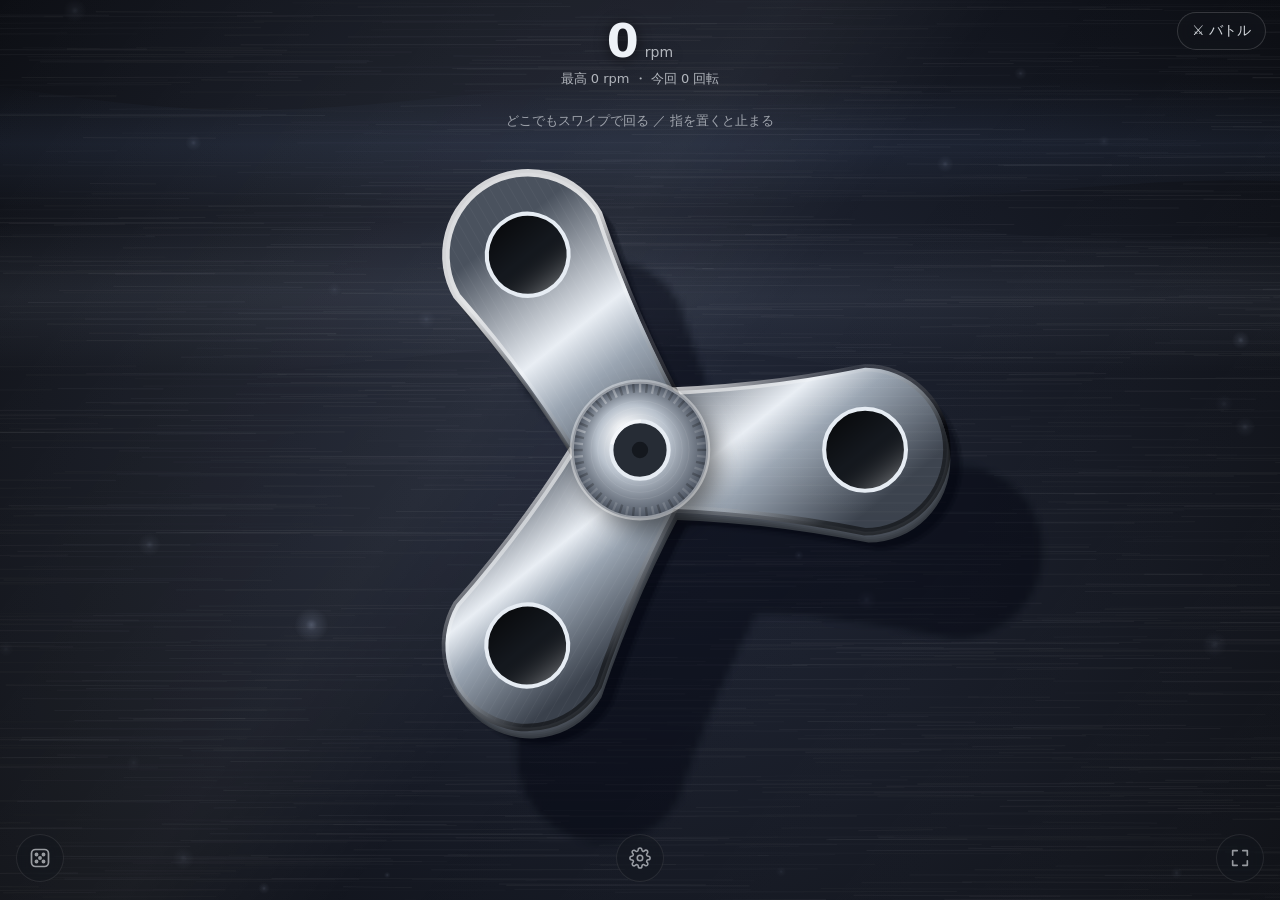
==== commit d6a8c8ce: "特別なスピナーを5種類に（実績またはコードで入手）、図鑑画面を追加" ====
--- a/index.html
+++ b/index.html
@@ -215,6 +215,7 @@
       <button class="btn" data-bt="local">2人で対戦（1台）</button>
       <button class="btn wide" data-bt="practice" id="btPractice">れんしゅうモード（操作チュートリアル）</button>
       <button class="btn wide main" data-bt="big" style="background:#ff7a3d;color:#1a0a00">ビッグモード（大きなアリーナで、最大30体のバトルロイヤル）</button>
+      <button class="btn wide" data-bt="dex">図鑑（特別なスピナー）</button>
       <button class="btn wide main" data-bt="ghostmenu" style="background:#b48cff;color:#120a22">ゴースト対決（世界中のゴースト）</button>
       <button class="btn wide" data-bt="streak">CPU連勝戦（だんだん強くなる）</button>
       <button class="btn wide" data-bt="hard" id="btHard" style="display:none">CPU連勝戦 ハード（ALL CLEAR のごほうび）</button>
@@ -283,6 +284,12 @@
     </details>
     <button class="btn" id="gBack">もどる</button>
   </div>
+  <div class="btcard" id="sDex" hidden>
+    <h2>図鑑：特別なスピナー</h2>
+    <p style="font-size:13px">条件を満たすか、コードを入れると手に入るよ。手に入れたら、装備できる。</p>
+    <div id="dexList" class="col" style="gap:8px"></div>
+    <button class="btn" id="dexBack">もどる</button>
+  </div>
   <div class="btcard" id="sResult" hidden>
     <h2 id="resTitle"></h2>
     <p id="resBody" style="text-align:center"></p>
@@ -1975,10 +1982,14 @@
   try { return fn(); } finally { DSG = sD; R = sR; }
 }
 const SPECIALS = {                                            // コードで手に入る特別なスピナー（形はふつうの部品の組み合わせ、強さは特別）
-  windmill: { name: 'キ〇ガイ風車', look: { material: 'rainbow', shape: 'leaf', arms: 4, hole: 'big' }, atk: 2.6, def: 2.6, sta: 2.6, bur: 4, pw: 3, mass: 1.5, skill: ['認識された', '255,50,50'] }
+  comet: { name: '流星ブレード', look: { material: 'neon', shape: 'pointy', arms: 3, hole: 'small' }, tint: 190, atk: 2.4, def: 1, sta: 1.4, bur: 1.8, pw: 2, mass: 1, base: 'atk', aura: 190, hint: '連勝戦で10連勝', ach: () => (settings.sbest | 0) >= 10 },
+  fortress: { name: '鉄壁要塞', look: { material: 'titan', shape: 'fat', arms: 6, hole: 'weight' }, tint: -1, atk: 1.5, def: 3, sta: 1.5, bur: 5, pw: 2.2, mass: 1.6, base: 'def', aura: 215, hint: 'ビッグモードで優勝', ach: () => (settings.bigWins | 0) >= 1 },
+  marathon: { name: '永久機関', look: { material: 'ice', shape: 'round', arms: 2, hole: 'weight' }, tint: 140, atk: 1.4, def: 1.5, sta: 4, bur: 2, pw: 2, mass: 1.1, base: 'sta', aura: 140, hint: 'ゴーストに10回勝つ', ach: () => ((settings.gstat || {}).w | 0) >= 10 },
+  golden: { name: '黄金の王', look: { material: 'gold', shape: 'leaf', arms: 5, hole: 'weight' }, tint: -1, atk: 2, def: 2, sta: 2, bur: 2.5, pw: 2.5, mass: 1.3, base: 'bal', aura: 45, hint: '連勝戦をALL CLEAR', ach: () => (settings.sbest | 0) >= LAST_STAGE },
+  windmill: { base: 'wm', aura: 'rainbow', hint: 'コードで手に入る', name: 'キ〇ガイ風車', look: { material: 'rainbow', shape: 'leaf', arms: 4, hole: 'big' }, atk: 2.6, def: 2.6, sta: 2.6, bur: 4, pw: 3, mass: 1.5, skill: ['認識された', '255,50,50'] }
 };
 const codeHash = s => { let h = 0x811c9dc5; for (const ch of String(s).normalize('NFKC').toLowerCase().replace(/[\s\-_]/g, '')) { h ^= ch.codePointAt(0); h = Math.imul(h, 0x01000193) >>> 0; } return h.toString(36); };
-const CODES = { cdi1pj: 'windmill', '680d0h': 'windmill' };   // コードそのものは書かず、ハッシュだけ持つ
+const CODES = { cdi1pj: 'windmill', '680d0h': 'windmill', '1jrvbv6': 'comet', '1xzrssn': 'fortress', qy6564: 'marathon', '1raucd7': 'golden' };   // コードそのものは書かず、ハッシュだけ持つ
 const specialOn = () => { const id = settings.special, sp = id && SPECIALS[id], l = sp && sp.look; if (sp && l.material === settings.material && l.shape === settings.shape && l.arms === settings.arms && l.hole === settings.hole) return id; if (id) settings.special = ''; return ''; };
 const gkey = d => d.sp ? 'sp:' + d.sp : `${d.material}|${d.shape}|${d.arms}|${d.hole}`;
 const GR = d => { const g = settings.grow || (settings.grow = {}), k = gkey(d); return g[k] || (g[k] = { xp: 0, lv: 1, pts: 0, gb: { atk: 0, def: 0, sta: 0, bur: 0 } }); };   // スピナー（素材・形・アーム・穴ごと）の育成記録
@@ -2029,7 +2040,7 @@
   st.atkE = Math.pow(st.atk, 0.45 * PHYS.LAM) * Math.pow(sh.atk, PHYS.MU);
   st.defE = Math.pow(st.def, 0.45 * PHYS.LAM) * Math.pow(sh.def, PHYS.MU);
   st.staE = Math.pow(st.sta, PHYS.LAM) * Math.pow(sh.sta, PHYS.MU * 0.8);
-  if (d.sp && SPECIALS[d.sp]) { const k = SPECIALS[d.sp]; st.atkE *= k.atk; st.defE *= k.def; st.staE *= k.sta; st.bres *= k.bur; st.pw *= k.pw; st.mass *= k.mass; st.type = 'wm'; }   // 特別なスピナー
+  if (d.sp && SPECIALS[d.sp]) { const k = SPECIALS[d.sp]; st.atkE *= k.atk; st.defE *= k.def; st.staE *= k.sta; st.bres *= k.bur; st.pw *= k.pw; st.mass *= k.mass; st.type = k.base || 'wm'; st.sid = d.sp; }   // 特別なスピナー
   if (d.gb) { st.atkE *= 1 + 0.04 * (d.gb.atk | 0); st.defE *= 1 + 0.04 * (d.gb.def | 0); st.staE *= 1 + 0.05 * (d.gb.sta | 0); st.bres *= 1 + 0.05 * (d.gb.bur | 0); }   // 育成の強化
   return st;
 }
@@ -2304,13 +2315,17 @@
 const cpuRpm = diff => Math.round([10000, 18000, 26000][diff - 1] * (0.85 + Math.random() * 0.3));
 
 /* ---------- 画面の流れ ---------- */
-const btEl = $b('bt'), SCREENS = ['sMenu', 'sP2', 'sOnline', 'sGhost', 'sResult'];
-const BT = { type: null, diff: 1, phase: 'idle', lock: false, role: 'local', flip: false, saved: null, p1: null, p2: null, name1: '', name2: '',
+const btEl = $b('bt'), SCREENS = ['sMenu', 'sP2', 'sOnline', 'sGhost', 'sDex', 'sResult'];
+const BT = { spMsg: '', type: null, diff: 1, phase: 'idle', lock: false, role: 'local', flip: false, saved: null, p1: null, p2: null, name1: '', name2: '',
   rand: false, big: false, feed: [], ghost: null, ghostRand: false, hard: false, practice: false, tut: null, drag: null, stageTitle: '', banner: null, streak: false, stage: 1, streakCont: false, go: false, stop: 0, speed: 0, puffs: [], rpm1: 0, rpm2: 0, battle: null, sparks: [], spinEnd: 0, spinDone: null, ts: 1, debris: [], rings: [], flash: 0, count: 0, endT: 0, snapT: 0, recorded: false, sentHello: false, peer: null, mySpun: false, peerSpun: false };
-function showScreen(id) { for (const s of SCREENS) $b(s).hidden = s !== id; btEl.classList.add('show'); document.body.classList.add('btmode'); }
+function showScreen(id) {
+  for (const s of SCREENS) $b(s).hidden = s !== id; btEl.classList.add('show'); document.body.classList.add('btmode');
+  if (id === 'sResult' && BT.spMsg) { $b('resBody').innerHTML += BT.spMsg; BT.spMsg = ''; }
+}
 function hideOverlay() { btEl.classList.remove('show'); }
 const TYPE_COL = { atk: '#ff6b6b', def: '#5db4ff', sta: '#6bdc8b', bal: '#d0d0d0', wm: '#ff7bff' };
-const typeBadge = st => `<br><b style="color:${TYPE_COL[st.type]}">${TYPE_NAME[st.type]}</b> <span style="opacity:.65;font-size:11px">相性：攻撃→持久→防御→攻撃</span>`;
+const typeName = st => st.sid ? '特別型' : TYPE_NAME[st.type];
+const typeBadge = st => `<br><b style="color:${TYPE_COL[st.type]}">${typeName(st)}</b> <span style="opacity:.65;font-size:11px">相性：攻撃→持久→防御→攻撃</span>`;
 function drawArenaChips() {
   const el = $b('arenaChips'); el.innerHTML = '';
   for (const id of ['random', ...ARENA_IDS]) {
@@ -2324,10 +2339,25 @@
   $b('cHueOff').setAttribute('aria-pressed', t < 0); if (t >= 0) $b('cHue').value = t;
   $b('cHue').style.background = 'linear-gradient(90deg,hsl(0,80%,52%),hsl(60,80%,52%),hsl(120,80%,52%),hsl(180,80%,52%),hsl(240,80%,52%),hsl(300,80%,52%),hsl(360,80%,52%))';
 }
+function openDex() {
+  showScreen('sDex'); const box = $b('dexList'); box.innerHTML = ''; const have = settings.codes || [], cur = specialOn();
+  for (const [id, k] of Object.entries(SPECIALS)) {
+    const own = have.includes(id), card = document.createElement('div'); card.style.cssText = 'display:flex;gap:12px;align-items:center;border:1px solid rgba(255,255,255,.14);border-radius:14px;padding:10px;background:rgba(255,255,255,.04)';
+    const cv = document.createElement('canvas'); cv.width = cv.height = 112; cv.style.cssText = 'position:static;width:72px;height:72px;flex:none;border-radius:50%;background:radial-gradient(circle,rgba(255,255,255,.1),rgba(255,255,255,0) 70%)';
+    const d = { ...k.look, bg: 'plate', sname: k.name, tint: k.tint === undefined ? -1 : k.tint, sp: id }, c = cv.getContext('2d'), rp = 48; c.translate(56, 56);
+    const sp = withDesign(d, rp, getSprite); c.drawImage(sp.arm, -rp, -rp, 2 * rp, 2 * rp); if (!own) { c.globalCompositeOperation = 'source-atop'; c.fillStyle = 'rgba(0,0,0,.88)'; c.fillRect(-60, -60, 120, 120); }
+    const info = document.createElement('div'); info.style.cssText = 'flex:1;min-width:0;display:flex;flex-direction:column;gap:4px';
+    const t1 = document.createElement('b'); t1.textContent = own ? k.name : '？？？'; t1.style.fontSize = '15px';
+    const t2 = document.createElement('div'); t2.style.cssText = 'font-size:12px;opacity:.75'; t2.textContent = own ? `攻撃×${k.atk}　防御×${k.def}　持久×${k.sta}　頑丈×${k.bur}` : `入手：${k.hint}${k.ach ? '（またはコード）' : ''}`;
+    info.append(t1, t2);
+    if (own) { const b = document.createElement('button'); b.className = 'chip'; b.textContent = cur === id ? 'はずす' : '装備する'; b.style.alignSelf = 'flex-start'; b.addEventListener('click', () => { equipSpecial(cur === id ? '' : id); click(0.9); openDex(); }); info.append(b); }
+    card.append(cv, info); box.appendChild(card);
+  }
+}
 function equipSpecial(id) {                                  // 特別なスピナーを装備（いまの組み合わせは保存しておいて、はずすと元に戻る）
   const cur = specialOn();
   if (!cur && id) settings.spBackup = { material: settings.material, shape: settings.shape, arms: settings.arms, hole: settings.hole, sname: settings.sname, tint: settings.tint };
-  if (id) { const l = SPECIALS[id].look; Object.assign(settings, l, { sname: SPECIALS[id].name, tint: -1, special: id }); }
+  if (id) { const l = SPECIALS[id].look; Object.assign(settings, l, { sname: SPECIALS[id].name, tint: SPECIALS[id].tint === undefined ? -1 : SPECIALS[id].tint, special: id }); }
   else if (cur) { Object.assign(settings, settings.spBackup || {}, { special: '' }); settings.spBackup = null; }
   saveSettings(); S.hue = 200; S.tickIdx = null; refreshUI();
 }
@@ -2395,7 +2425,14 @@
   ['s5', '連勝の使い手', '連勝戦で5連勝', () => settings.sbest >= 5], ['s10', 'ステージ10突破', '連勝戦で10連勝', () => settings.sbest >= 10], ['s20', '歴戦の猛者', '連勝戦で20連勝', () => settings.sbest >= 20], ['clr', '闘技場の覇者', '連勝戦をALL CLEAR', () => settings.sbest >= LAST_STAGE],
   ['jg10', '見切りの達人', 'ジャストガード10回', () => ST().jg >= 10], ['bw5', 'バーストハンター', 'バーストで5勝', () => ST().bw >= 5], ['rw5', '場外王', '場外で5勝', () => ST().rw >= 5], ['sk20', '必殺の使い手', '必殺技を20回', () => ST().sk >= 20], ['hard', '修羅の道', 'ハード連勝戦で10連勝', () => (settings.sbestH | 0) >= 10], ['gh', 'ゴーストハンター', 'ゴーストに5回勝つ', () => ((settings.gstat || {}).w | 0) >= 5], ['big', 'ビッグチャンピオン', 'ビッグモードで優勝', () => (settings.bigWins | 0) >= 1]];
 const titleName = () => (TITLES.find(t => t[0] === settings.title) || TITLES[0])[1];
-function checkTitles() {                                     // 条件を満たした称号を増やす（新しく獲得した名前を返す）
+function checkSpecials() {                                   // 実績で手に入る特別なスピナー
+  const codes = settings.codes || (settings.codes = []), got = [];
+  for (const [id, k] of Object.entries(SPECIALS)) if (k.ach && !codes.includes(id) && k.ach()) { codes.push(id); got.push(k.name); }
+  if (got.length) { saveSettings(); BT.spMsg = `<br><b style="color:#ff7bff">特別なスピナーを手に入れた：「${got.join('」「')}」</b>（バトルメニュー or 図鑑で装備）`; }
+  return got;
+}
+function checkTitles() {
+  checkSpecials();                                     // 条件を満たした称号を増やす（新しく獲得した名前を返す）
   const have = settings.titles || (settings.titles = ['new']), got = [];
   for (const [id, name, , ok] of TITLES) if (!have.includes(id) && ok()) { have.push(id); got.push(name); }
   if (got.length) saveSettings(); return got;
@@ -2543,7 +2580,7 @@
 function ghostCard(g, mine) {
   const card = document.createElement('div'); card.style.cssText = 'border:1px solid rgba(255,255,255,.14);border-radius:14px;padding:10px;display:flex;flex-direction:column;gap:6px;background:rgba(255,255,255,.04)';
   const l1 = document.createElement('div'); l1.style.fontSize = '14px'; const b1 = document.createElement('b'); b1.textContent = g.nick; l1.append(b1, document.createTextNode(g.title ? `「${g.title}」` : ''));
-  const l2 = document.createElement('div'); l2.style.cssText = 'font-size:12px;opacity:.8'; const st = statsOf(g.design); l2.textContent = `${nameOf(g.design)}・${TYPE_NAME[st.type]}・${Math.round(g.rpm).toLocaleString('en-US')}rpm・${ARENAS[g.arena][0]}${g.res ? '・' + (g.res.w ? '勝ち' : '負け') + 'の記録' : ''}`;
+  const l2 = document.createElement('div'); l2.style.cssText = 'font-size:12px;opacity:.8'; const st = statsOf(g.design); l2.textContent = `${nameOf(g.design)}・${typeName(st)}・${Math.round(g.rpm).toLocaleString('en-US')}rpm・${ARENAS[g.arena][0]}${g.res ? '・' + (g.res.w ? '勝ち' : '負け') + 'の記録' : ''}`;
   const row = document.createElement('div'); row.style.cssText = 'display:flex;gap:8px'; const go = document.createElement('button'); go.className = 'btn main'; go.style.flex = 1; go.textContent = 'たたかう'; go.addEventListener('click', () => startGhost(g)); row.appendChild(go);
   const cp = document.createElement('button'); cp.className = 'btn'; cp.textContent = 'コードをコピー'; cp.addEventListener('click', async () => { try { await navigator.clipboard.writeText(ghostCode(g)); $b('gStatus').textContent = 'ゴーストコードをコピーした！友だちに送ろう'; } catch (e) { $b('gStatus').textContent = 'コピーできませんでした'; } }); row.appendChild(cp);
   card.append(l1, l2, row); return card;
@@ -3154,7 +3191,7 @@
   }
   if (f.d.sp && !f.out && isMe) {                            // 特別なスピナー：虹色に回るオーラ
     ctx.save(); aff(f.x, f.y, gz + 0.004, BS * 2.2); ctx.globalCompositeOperation = 'lighter'; ctx.lineWidth = 0.1;
-    for (let i = 0; i < 6; i++) { ctx.strokeStyle = `hsla(${(CAM.t * 160 + i * 60) % 360},95%,62%,.75)`; ctx.beginPath(); ctx.arc(0, 0, 0.9, CAM.t * 3 + i * 1.047, CAM.t * 3 + i * 1.047 + 0.8); ctx.stroke(); }
+    const au = SPECIALS[f.d.sp].aura; for (let i = 0; i < 6; i++) { ctx.strokeStyle = `hsla(${au === 'rainbow' ? (CAM.t * 160 + i * 60) % 360 : (au + i * 8 - 20)},95%,62%,.75)`; ctx.beginPath(); ctx.arc(0, 0, 0.9, CAM.t * 3 + i * 1.047, CAM.t * 3 + i * 1.047 + 0.8); ctx.stroke(); }
     ctx.restore();
   }
   if (!f.out && isMe) {                                      // 速く回るほど、足元が光る（オーラ）
@@ -3232,7 +3269,7 @@
   if (upside) { ctx.translate(W / 2, y); ctx.rotate(Math.PI); ctx.translate(-W / 2, -y); }
   if ('letterSpacing' in ctx) ctx.letterSpacing = U.ls + 'px';
   ctx.font = F(U.fs); ctx.fillStyle = 'rgba(255,255,255,.92)'; if (U.glow) { ctx.shadowColor = '#3ef6ff'; ctx.shadowBlur = 8; }
-  const lab = f.name + '　' + nameOf(f.d) + '・' + TYPE_NAME[f.st.type]; let fz = U.fs; while (fz > 9 && ctx.measureText(lab).width > bw - 96) { fz--; ctx.font = F(fz); }
+  const lab = f.name + '　' + nameOf(f.d) + '・' + typeName(f.st); let fz = U.fs; while (fz > 9 && ctx.measureText(lab).width > bw - 96) { fz--; ctx.font = F(fz); }
   ctx.textAlign = 'left'; ctx.fillText(lab, x0, y - 9); ctx.font = F(U.fs);
   ctx.textAlign = 'right'; ctx.fillText(Math.round(f.w * 60 / TAU).toLocaleString('en-US') + ' rpm', x0 + bw, y - 9); ctx.shadowBlur = 0;
   bar(y, U.bh, Math.min(1, f.w / f.w0), accentOf(f.d), 8);
@@ -3467,7 +3504,7 @@
 $b('btRand').addEventListener('click', () => { applyDesign(randomDesign()); saveSettings(); click(0.9); refreshMenu(); });
 for (const b of btEl.querySelectorAll('[data-bt]')) b.addEventListener('click', () => {
   const v = b.dataset.bt;
-  if (v === 'ghostmenu') openGhost(); else if (v.startsWith('cpu')) btStart('cpu', +v.slice(3)); else btStart(v);
+  if (v === 'dex') openDex(); else if (v === 'ghostmenu') openGhost(); else if (v.startsWith('cpu')) btStart('cpu', +v.slice(3)); else btStart(v);
 });
 $b('p2Pick').addEventListener('click', () => setSheet(true));
 $b('p2Rand').addEventListener('click', () => { applyDesign(randomDesign()); click(0.9); refreshP2(); });
@@ -3490,6 +3527,7 @@
 $b('resMenu').addEventListener('click', () => endBattle(true));
 $b('codeGo').addEventListener('click', tryCode); $b('codeIn').addEventListener('keydown', e => { if (e.key === 'Enter') tryCode(); });
 $b('gRandom').addEventListener('click', () => btStart('ghost', 0, false, null));
+$b('dexBack').addEventListener('click', () => { showScreen('sMenu'); refreshMenu(); });
 $b('gBack').addEventListener('click', () => { showScreen('sMenu'); refreshMenu(); });
 $b('gCodeGo').addEventListener('click', () => { const g = readGhostCode($b('gCodeIn').value); if (!g) { $b('gStatus').textContent = 'ゴーストコードが正しくありません'; return; } startGhost(g); });
 $b('gUp').addEventListener('click', () => { settings.ghostUp = settings.ghostUp === false; saveSettings(); drawGhostTabs(); });
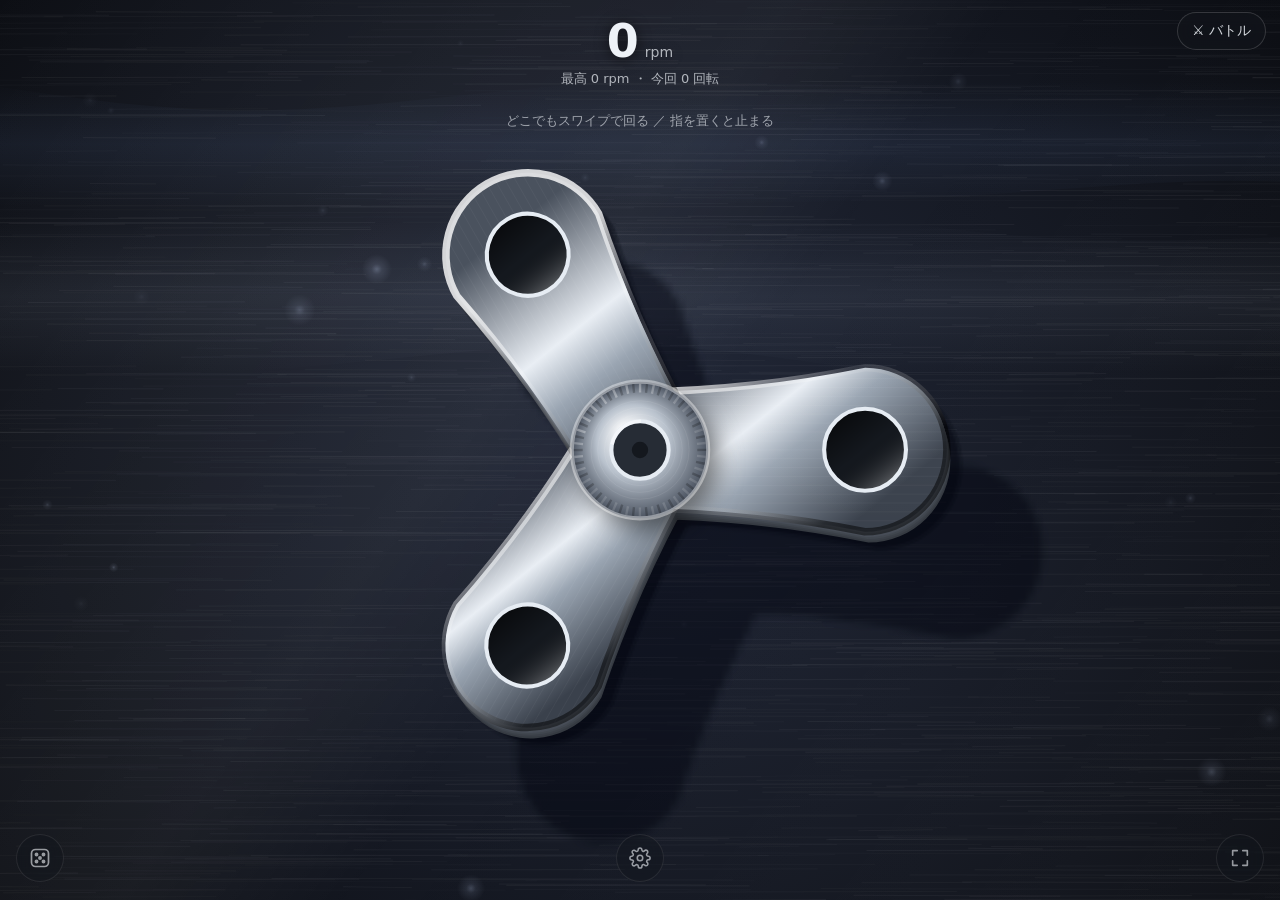
==== commit 00c0fd73: "ランキング（連勝戦・ハード・ビッグ優勝・ゴースト勝利）と、サーバー用SQLの追加" ====
--- a/index.html
+++ b/index.html
@@ -215,6 +215,7 @@
       <button class="btn" data-bt="local">2人で対戦（1台）</button>
       <button class="btn wide" data-bt="practice" id="btPractice">れんしゅうモード（操作チュートリアル）</button>
       <button class="btn wide main" data-bt="big" style="background:#ff7a3d;color:#1a0a00">ビッグモード（大きなアリーナで、最大30体のバトルロイヤル）</button>
+      <button class="btn wide" data-bt="rank">ランキング（世界）</button>
       <button class="btn wide" data-bt="dex">図鑑（特別なスピナー）</button>
       <button class="btn wide main" data-bt="ghostmenu" style="background:#b48cff;color:#120a22">ゴースト対決（世界中のゴースト）</button>
       <button class="btn wide" data-bt="streak">CPU連勝戦（だんだん強くなる）</button>
@@ -284,6 +285,13 @@
     </details>
     <button class="btn" id="gBack">もどる</button>
   </div>
+  <div class="btcard" id="sRank" hidden>
+    <h2>ランキング</h2>
+    <div class="chips" id="rTabs"></div>
+    <div id="rList" class="col" style="gap:6px"></div>
+    <div id="rStatus" style="font-size:13px;color:var(--accent);min-height:1.2em"></div>
+    <button class="btn" id="rBack">もどる</button>
+  </div>
   <div class="btcard" id="sDex" hidden>
     <h2>図鑑：特別なスピナー</h2>
     <p style="font-size:13px">条件を満たすか、コードを入れると手に入るよ。手に入れたら、装備できる。</p>
@@ -2315,7 +2323,7 @@
 const cpuRpm = diff => Math.round([10000, 18000, 26000][diff - 1] * (0.85 + Math.random() * 0.3));
 
 /* ---------- 画面の流れ ---------- */
-const btEl = $b('bt'), SCREENS = ['sMenu', 'sP2', 'sOnline', 'sGhost', 'sDex', 'sResult'];
+const btEl = $b('bt'), SCREENS = ['sMenu', 'sP2', 'sOnline', 'sGhost', 'sDex', 'sRank', 'sResult'];
 const BT = { spMsg: '', type: null, diff: 1, phase: 'idle', lock: false, role: 'local', flip: false, saved: null, p1: null, p2: null, name1: '', name2: '',
   rand: false, big: false, feed: [], ghost: null, ghostRand: false, hard: false, practice: false, tut: null, drag: null, stageTitle: '', banner: null, streak: false, stage: 1, streakCont: false, go: false, stop: 0, speed: 0, puffs: [], rpm1: 0, rpm2: 0, battle: null, sparks: [], spinEnd: 0, spinDone: null, ts: 1, debris: [], rings: [], flash: 0, count: 0, endT: 0, snapT: 0, recorded: false, sentHello: false, peer: null, mySpun: false, peerSpun: false };
 function showScreen(id) {
@@ -2549,6 +2557,29 @@
 function saveGhostLocal(g) { const L = settings.ghosts || (settings.ghosts = []); L.unshift({ ...g, ts: Date.now() }); if (L.length > GHOST_MAX_LOCAL) L.length = GHOST_MAX_LOCAL; saveSettings(); }
 async function gsUpload(g) { if (!gsOn() || settings.ghostUp === false) return false; await gsReq('ghosts', { method: 'POST', headers: { Prefer: 'return=minimal' }, body: JSON.stringify({ nick: g.nick, title: g.title, design: g.design, rpm: Math.round(g.rpm), arena: g.arena, inputs: g.inputs, res: g.res }) }); return true; }
 async function gsReport(id, ghostWon) { if (!gsOn() || !id) return; try { await gsReq('rpc/report_result', { method: 'POST', body: JSON.stringify({ gid: id, won: !!ghostWon }) }); } catch (e) { /* 無視 */ } }
+/* ---------- ランキング（Supabase）：端末ごとのランダムIDで、種目ごとのベスト記録を送る ---------- */
+const myUid = () => { try { let u = localStorage.getItem('spinUid'); if (!u) { u = Array.from(crypto.getRandomValues(new Uint8Array(12)), b => b.toString(36).padStart(2, '0')).join('').slice(0, 20); localStorage.setItem('spinUid', u); } return u; } catch (e) { return 'anon-' + Math.random().toString(36).slice(2, 12); } };
+async function rankSubmit(board, score, meta) {
+  if (!gsOn() || !(score > 0)) return;
+  try { await gsReq('rpc/submit_score', { method: 'POST', body: JSON.stringify({ p_board: board, p_uid: myUid(), p_nick: savedNick() || 'ななし', p_score: score | 0, p_meta: meta || null }) }); } catch (e) { /* 無視 */ }
+}
+const todayStr = () => { const d = new Date(); return `${d.getFullYear()}-${String(d.getMonth() + 1).padStart(2, '0')}-${String(d.getDate()).padStart(2, '0')}`; };
+const RANK_BOARDS = [['stage', '連勝戦', n => `${n}連勝`], ['hard', 'ハード', n => `${n}連勝`], ['bigwins', 'ビッグ優勝', n => `${n}回`], ['ghostwins', 'ゴースト勝利', n => `${n}勝`], ['daily', '今日のデイリー', n => `${n}点`]];
+let rTab = 'stage';
+async function openRank() {
+  showScreen('sRank'); const el = $b('rTabs'); el.innerHTML = '';
+  for (const [id, name] of RANK_BOARDS) { const b = document.createElement('button'); b.className = 'chip'; b.textContent = name; b.setAttribute('aria-pressed', rTab === id); b.addEventListener('click', () => { rTab = id; openRank(); }); el.appendChild(b); }
+  const box = $b('rList'); box.innerHTML = ''; $b('rStatus').textContent = gsOn() ? '読み込み中…' : 'サーバー設定（ゴースト対決の画面）をすると、世界のランキングが見られるよ';
+  if (!gsOn()) return;
+  try {
+    const board = rTab === 'daily' ? 'daily-' + todayStr() : rTab, fmt = RANK_BOARDS.find(r => r[0] === rTab)[2];
+    const rows = await (await gsReq(`scores?select=nick,score,meta,updated_at&board=eq.${encodeURIComponent(board)}&order=score.desc,updated_at.asc&limit=20`)).json();
+    $b('rStatus').textContent = rows.length ? '' : 'まだ記録がないよ。いちばん乗りのチャンス！';
+    const mine = { nick: savedNick() || 'ななし' };
+    rows.forEach((r, i) => { const row = document.createElement('div'); const me = r.nick === mine.nick; row.style.cssText = `display:flex;gap:10px;align-items:center;padding:8px 12px;border-radius:12px;background:${me ? 'rgba(255,210,77,.16)' : 'rgba(255,255,255,.05)'};${me ? 'border:1px solid #ffd24d' : ''}`;
+      const a = document.createElement('b'); a.style.cssText = 'width:30px;text-align:center;font-size:15px'; a.textContent = i < 3 ? ['🥇', '🥈', '🥉'][i] : String(i + 1); const n = document.createElement('span'); n.style.cssText = 'flex:1;min-width:0;overflow:hidden;text-overflow:ellipsis;white-space:nowrap'; n.textContent = r.nick; const v = document.createElement('b'); v.textContent = fmt(r.score); row.append(a, n, v); box.appendChild(row); });
+  } catch (e) { $b('rStatus').textContent = 'ランキングを読み込めませんでした（' + e.message + '）。SQLの追加（ランキング用）をしたか確認してね'; }
+}
 const GHOST_LIVES = 3;                                        // ゴーストは、3回負けたらサーバーから消える
 async function gsPick(rpm) {                                  // 自分より少し強いゴーストを、ランダムに1体（いなければ範囲を広げる）
   if (!gsOn()) return null;
@@ -2684,7 +2715,7 @@
   const me = BT.flip ? Bt.B : Bt.A, op = BT.flip ? Bt.A : Bt.B;
   if (Bt.big) {                                              // ビッグモード：順位で決まる
     const rank = Bt.A.rank || Bt.N, win = rank === 1, xp = win ? 60 + Bt.N * 2 : Math.max(10, Math.round((Bt.N - rank) * 2.5 + 10)), up = addXp(BT.p1, xp), g = GR(BT.p1);
-    if (win) { settings.bigWins = (settings.bigWins | 0) + 1; settings.wins++; } else settings.losses++; const got2 = checkTitles(); saveSettings();
+    if (win) { settings.bigWins = (settings.bigWins | 0) + 1; settings.wins++; rankSubmit('bigwins', settings.bigWins); } else settings.losses++; const got2 = checkTitles(); saveSettings();
     $b('resTitle').textContent = win ? 'CHAMPION!!' : `${rank}位 / ${Bt.N}体`;
     $b('resBody').innerHTML = `${win ? '最後の1体になった！' : Bt.reason === 'elim' ? 'そこで脱落…' : '時間切れ'}<br>強さ［${(Bt.lv || BIG_LV[1]).name}］ ／ KO ${Bt.A.kos}体 ／ 生き残った時間 ${Bt.t.toFixed(0)}秒 ／ ヒット ${Bt.A.hits}回<br>経験値 +${xp}（Lv.${g.lv}${up ? `　<b style="color:#ffd24d">レベルアップ！ 強化ポイント +${up}</b>` : ''}）${got2.length ? `<br><b>称号を獲得：「${got2.join('」「')}」</b>` : ''}`;
     $b('resAgain').disabled = false; $b('resAgain').textContent = 'もう一度（同じ人数）'; $b('resNew').style.display = 'none'; showScreen('sResult'); return;
@@ -2715,6 +2746,7 @@
     else { title = 'GAME OVER'; BT.streakCont = false; $b('resAgain').textContent = 'STAGE 1 からもう一度'; }
     const bk = BT.hard ? 'sbestH' : 'sbest';
     if (cleared > (settings[bk] | 0)) { settings[bk] = cleared; saveSettings(); }
+    rankSubmit(BT.hard ? 'hard' : 'stage', settings[bk] | 0);
     if (win && !Bt.draw && BT.stage > LAST_STAGE) { title = BT.hard ? 'HARD ALL CLEAR!!' : 'ALL CLEAR!!'; if (!BT.hard && !settings.hardOpen) { settings.hardOpen = true; saveSettings(); $b('resBody').innerHTML += '<br><b>ハード連勝戦が解放された！</b>'; } }
     $b('resTitle').textContent = (BT.hard && !title.startsWith('HARD') ? 'HARD ' : '') + title;
     $b('resBody').innerHTML += `<br><b>${cleared}連勝</b>　（${BT.hard ? 'ハード' : ''}ベスト ${settings[bk] | 0}連勝）`;
@@ -2724,7 +2756,7 @@
     $b('resBody').innerHTML += `<br>経験値 +${xp}（Lv.${g.lv}${up ? `　<b style="color:#ffd24d">レベルアップ！ 強化ポイント +${up}</b>` : ''}）`;
   }
   if (BT.ghost && !Bt.draw) {                                // ゴースト戦の結果を、ゴーストの持ち主に知らせる
-    const gs = settings.gstat || (settings.gstat = { w: 0, l: 0 }); if (win) gs.w++; else gs.l++; gsReport(BT.ghost.id, !win);
+    const gs = settings.gstat || (settings.gstat = { w: 0, l: 0 }); if (win) gs.w++; else gs.l++; gsReport(BT.ghost.id, !win); if (win) rankSubmit('ghostwins', gs.w);
     if (BT.ghost.id) { const left = GHOST_LIVES - ((BT.ghost.losses | 0) + (win ? 1 : 0)); $b('resBody').innerHTML += win ? `<br><span style="opacity:.8">このゴーストは、${left <= 0 ? '3回負けたので、サーバーから消えました' : 'あと' + left + '回負けると消える'}</span>` : '<br><span style="opacity:.8">ゴーストは、まだ元気</span>'; }
   }
   if (Bt.rec && BT.type === 'cpu') {                          // あなたのゴーストを、自動で保存（勝ったものは世界にも公開）
@@ -3504,7 +3536,7 @@
 $b('btRand').addEventListener('click', () => { applyDesign(randomDesign()); saveSettings(); click(0.9); refreshMenu(); });
 for (const b of btEl.querySelectorAll('[data-bt]')) b.addEventListener('click', () => {
   const v = b.dataset.bt;
-  if (v === 'dex') openDex(); else if (v === 'ghostmenu') openGhost(); else if (v.startsWith('cpu')) btStart('cpu', +v.slice(3)); else btStart(v);
+  if (v === 'rank') openRank(); else if (v === 'dex') openDex(); else if (v === 'ghostmenu') openGhost(); else if (v.startsWith('cpu')) btStart('cpu', +v.slice(3)); else btStart(v);
 });
 $b('p2Pick').addEventListener('click', () => setSheet(true));
 $b('p2Rand').addEventListener('click', () => { applyDesign(randomDesign()); click(0.9); refreshP2(); });
@@ -3527,6 +3559,7 @@
 $b('resMenu').addEventListener('click', () => endBattle(true));
 $b('codeGo').addEventListener('click', tryCode); $b('codeIn').addEventListener('keydown', e => { if (e.key === 'Enter') tryCode(); });
 $b('gRandom').addEventListener('click', () => btStart('ghost', 0, false, null));
+$b('rBack').addEventListener('click', () => { showScreen('sMenu'); refreshMenu(); });
 $b('dexBack').addEventListener('click', () => { showScreen('sMenu'); refreshMenu(); });
 $b('gBack').addEventListener('click', () => { showScreen('sMenu'); refreshMenu(); });
 $b('gCodeGo').addEventListener('click', () => { const g = readGhostCode($b('gCodeIn').value); if (!g) { $b('gStatus').textContent = 'ゴーストコードが正しくありません'; return; } startGhost(g); });
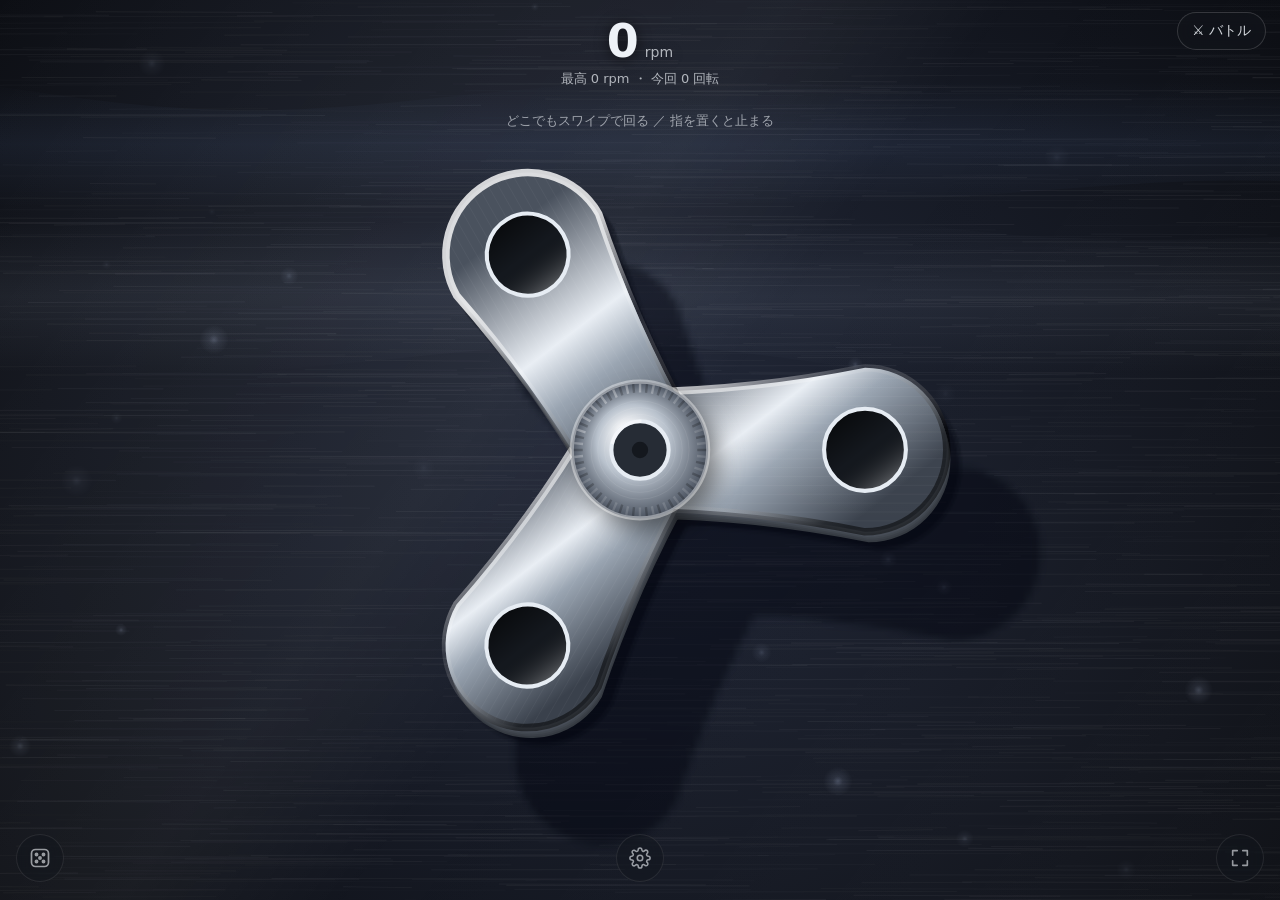
==== commit a73b3a78: "デイリーチャレンジ（日付で決まるルール・敵・アリーナ、3ラウンドの合計点、ランキング）を追加" ====
--- a/index.html
+++ b/index.html
@@ -215,6 +215,7 @@
       <button class="btn" data-bt="local">2人で対戦（1台）</button>
       <button class="btn wide" data-bt="practice" id="btPractice">れんしゅうモード（操作チュートリアル）</button>
       <button class="btn wide main" data-bt="big" style="background:#ff7a3d;color:#1a0a00">ビッグモード（大きなアリーナで、最大30体のバトルロイヤル）</button>
+      <button class="btn wide main" data-bt="daily" id="btDaily" style="background:#4dd2a0;color:#04201a">デイリーチャレンジ</button>
       <button class="btn wide" data-bt="rank">ランキング（世界）</button>
       <button class="btn wide" data-bt="dex">図鑑（特別なスピナー）</button>
       <button class="btn wide main" data-bt="ghostmenu" style="background:#b48cff;color:#120a22">ゴースト対決（世界中のゴースト）</button>
@@ -390,7 +391,7 @@
 const MIX_NAME = ['OFF', '小', '中', '大'], MIX_GAIN = [0, 0.5, 1, 1.5];
 function mixApply() { if (!ac || !sfxBus) return; const t = ac.currentTime; sfxBus.gain.setTargetAtTime(MIX_GAIN[settings.mixSfx === undefined ? 2 : settings.mixSfx], t, 0.05); ambBus.gain.setTargetAtTime(MIX_GAIN[settings.mixAmb === undefined ? 2 : settings.mixAmb], t, 0.05); }
 const KEY = 'fidget-spinner-v1';
-const DEF = { material: 'metal', shape: 'round', arms: 3, hole: 'round', bg: 'plate', timbre: 'metal', spin: 'std', vol: 2, wins: 0, losses: 0, sound: true, vib: true, bass: true, tilt: true, fx: 1, best: 0, sbest: 0, arena: 'normal', sname: '', tint: -1, dashMode: 'auto', mixSfx: 2, mixAmb: 2, onl: { w: 0, l: 0 }, ui: 'std', bigLv: 1, bigN: 12, bigWins: 0, codes: [], special: '', spBackup: null, ghosts: [], gstat: { w: 0, l: 0 }, ghostUp: true, supa: { url: '', key: '' }, grow: {}, stat: { jg: 0, bw: 0, rw: 0, sk: 0 }, title: 'new', titles: ['new'], tutDone: false, hardOpen: false, sbestH: 0 };
+const DEF = { material: 'metal', shape: 'round', arms: 3, hole: 'round', bg: 'plate', timbre: 'metal', spin: 'std', vol: 2, wins: 0, losses: 0, sound: true, vib: true, bass: true, tilt: true, fx: 1, best: 0, sbest: 0, arena: 'normal', sname: '', tint: -1, dashMode: 'auto', mixSfx: 2, mixAmb: 2, onl: { w: 0, l: 0 }, ui: 'std', daily: { date: '', best: 0 }, dailyClears: 0, bigLv: 1, bigN: 12, bigWins: 0, codes: [], special: '', spBackup: null, ghosts: [], gstat: { w: 0, l: 0 }, ghostUp: true, supa: { url: '', key: '' }, grow: {}, stat: { jg: 0, bw: 0, rw: 0, sk: 0 }, title: 'new', titles: ['new'], tutDone: false, hardOpen: false, sbestH: 0 };
 
 function loadSettings() {
   let raw = {};
@@ -2202,7 +2203,7 @@
 }
 function applyDash(f, o, Bt) {
   if (!f.dashReq) return;
-  f.dashReq = false;
+  f.dashReq = false; if (BT.dailyRule === 'nodash') return;
   if (f.dashCd > 0 && f.dashDir) f.dashDir = null;
   if (f.dashCd > 0 || f.out || f.fin) return;
   let dx = o.x - f.x, dy = o.y - f.y; const man = !!f.dashDir;           // 自動：敵の方向 ／ マニュアル：指定された方向
@@ -2212,7 +2213,7 @@
   f.vx += dx / d * k; f.vy += dy / d * k; f.vz = PHYS.HOP; f.z += 0.002; f.w *= 0.94; f.dashCd = PHYS.DASH_CD; f.dashed++; if (Bt) Bt.ev.push({ type: 'dash', who: f.side, x: f.x, y: f.y, z: f.z, dx: dx / d, dy: dy / d });
 }
 function applyDodge(f, o, Bt) {                              // 回避：敵の方向だけ。すり抜けられる（当たらない）
-  if (!f.dodgeReq) return; f.dodgeReq = false;
+  if (!f.dodgeReq) return; f.dodgeReq = false; if (BT.dailyRule === 'nodash') return;
   if (f.dodgeCd > 0 || f.out || f.fin) return;
   const dx = o.x - f.x, dy = o.y - f.y, d = Math.hypot(dx, dy) || 1e-6, k = PHYS.DASH * Q / Math.sqrt(f.st.mass);
   if (Bt && Bt.rec && f === Bt.A) Bt.rec.push([+Bt.t.toFixed(2), 'o', 0, 0]);
@@ -2221,7 +2222,7 @@
 }
 const SKILLS = { atk: ['疾風ラッシュ', '255,107,107'], def: ['鉄壁パルス', '93,180,255'], sta: ['リバイブ', '107,220,139'], bal: ['ツインブースト', '240,194,77'], wm: SPECIALS.windmill.skill };
 function useSkill(f, o, Bt) {                                // 必殺技：ゲージが満タンで発動。タイプごとに効果が違う
-  if (!f.skReq) return; f.skReq = false;
+  if (!f.skReq) return; f.skReq = false; if (BT.dailyRule === 'noskill') return;
   if (f.sp < 100 || f.out || f.burst || f.fin) return;
   if (Bt.rec && f === Bt.A) Bt.rec.push([+Bt.t.toFixed(2), 'k', 0, 0]);
   f.sp = 0; const t = f.st.type, dx = o.x - f.x, dy = o.y - f.y, d = Math.hypot(dx, dy) || 1e-6, nx = dx / d, ny = dy / d, ms = Math.sqrt(f.st.mass);
@@ -2282,7 +2283,7 @@
   const A = Bt.A, B = Bt.B;
   Bt.t += dt;
   applyDash(A, B, Bt); applyDash(B, A, Bt); applyDodge(A, B, Bt); applyDodge(B, A, Bt); useSkill(A, B, Bt); useSkill(B, A, Bt);
-  for (const f of [A, B]) if (f.jgReq) { f.jgReq = false; if (f.jgCd <= 0 && !f.out && !f.burst) { f.jg = PHYS.JG_WIN; f.jgCd = PHYS.JG_CD; if (Bt.rec && f === Bt.A) Bt.rec.push([+Bt.t.toFixed(2), 'g', 0, 0]); Bt.ev.push({ type: 'guard', who: f.side, x: f.x, y: f.y, z: f.z }); } }
+  for (const f of [A, B]) if (f.jgReq) { f.jgReq = false; if (f.jgCd <= 0 && !f.out && !f.burst && BT.dailyRule !== 'noguard') { f.jg = PHYS.JG_WIN; f.jgCd = PHYS.JG_CD; if (Bt.rec && f === Bt.A) Bt.rec.push([+Bt.t.toFixed(2), 'g', 0, 0]); Bt.ev.push({ type: 'guard', who: f.side, x: f.x, y: f.y, z: f.z }); } }
   const sA = { x: A.x, y: A.y }, sB = { x: B.x, y: B.y };      // 2人を同時に動かす（先に動く側が有利にならないように）
   stepFighter(A, sB, dt); stepFighter(B, sA, dt);
   Bt.obj = arenaObjs(Bt.arena, Bt.t); gimmick(Bt, A, B, dt); gimmick(Bt, B, A, dt);
@@ -2325,7 +2326,7 @@
 /* ---------- 画面の流れ ---------- */
 const btEl = $b('bt'), SCREENS = ['sMenu', 'sP2', 'sOnline', 'sGhost', 'sDex', 'sRank', 'sResult'];
 const BT = { spMsg: '', type: null, diff: 1, phase: 'idle', lock: false, role: 'local', flip: false, saved: null, p1: null, p2: null, name1: '', name2: '',
-  rand: false, big: false, feed: [], ghost: null, ghostRand: false, hard: false, practice: false, tut: null, drag: null, stageTitle: '', banner: null, streak: false, stage: 1, streakCont: false, go: false, stop: 0, speed: 0, puffs: [], rpm1: 0, rpm2: 0, battle: null, sparks: [], spinEnd: 0, spinDone: null, ts: 1, debris: [], rings: [], flash: 0, count: 0, endT: 0, snapT: 0, recorded: false, sentHello: false, peer: null, mySpun: false, peerSpun: false };
+  rand: false, dailyCont: false, daily: null, dailyRule: '', big: false, feed: [], ghost: null, ghostRand: false, hard: false, practice: false, tut: null, drag: null, stageTitle: '', banner: null, streak: false, stage: 1, streakCont: false, go: false, stop: 0, speed: 0, puffs: [], rpm1: 0, rpm2: 0, battle: null, sparks: [], spinEnd: 0, spinDone: null, ts: 1, debris: [], rings: [], flash: 0, count: 0, endT: 0, snapT: 0, recorded: false, sentHello: false, peer: null, mySpun: false, peerSpun: false };
 function showScreen(id) {
   for (const s of SCREENS) $b(s).hidden = s !== id; btEl.classList.add('show'); document.body.classList.add('btmode');
   if (id === 'sResult' && BT.spMsg) { $b('resBody').innerHTML += BT.spMsg; BT.spMsg = ''; }
@@ -2412,6 +2413,7 @@
 }
 function refreshMenu(skipSync) {
   drawDashChips(); drawTitleChips(); drawGrow(); drawSpecialChips(); drawBigChips();
+  { const pl = dailyPlan(todayStr()); $b('btDaily').innerHTML = `デイリーチャレンジ<br><span style="font-size:12px;font-weight:400">今日のルール：${pl.rule[1]}　（今日のベスト ${dailyBest()}点）</span>`; }
   $b('btHard').style.display = settings.hardOpen ? 'block' : 'none'; $b('btPractice').textContent = (settings.tutDone ? '' : '★ はじめての人はここから　') + 'れんしゅうモード（操作チュートリアル）';
   drawArenaChips(); if (!skipSync) syncCustom();
   const d = designOf(), st = statsOf(d);
@@ -2431,7 +2433,7 @@
 const ST = () => settings.stat || (settings.stat = { jg: 0, bw: 0, rw: 0, sk: 0 });
 const TITLES = [['new', '新人スピナー', '最初から', () => true], ['w1', '初勝利', '1勝する', () => settings.wins >= 1], ['tut', '練習おつかれさま', '練習モードをやる', () => !!settings.tutDone], ['w10', '10勝達成', '10勝する', () => settings.wins >= 10], ['w50', 'ベテラン', '50勝する', () => settings.wins >= 50],
   ['s5', '連勝の使い手', '連勝戦で5連勝', () => settings.sbest >= 5], ['s10', 'ステージ10突破', '連勝戦で10連勝', () => settings.sbest >= 10], ['s20', '歴戦の猛者', '連勝戦で20連勝', () => settings.sbest >= 20], ['clr', '闘技場の覇者', '連勝戦をALL CLEAR', () => settings.sbest >= LAST_STAGE],
-  ['jg10', '見切りの達人', 'ジャストガード10回', () => ST().jg >= 10], ['bw5', 'バーストハンター', 'バーストで5勝', () => ST().bw >= 5], ['rw5', '場外王', '場外で5勝', () => ST().rw >= 5], ['sk20', '必殺の使い手', '必殺技を20回', () => ST().sk >= 20], ['hard', '修羅の道', 'ハード連勝戦で10連勝', () => (settings.sbestH | 0) >= 10], ['gh', 'ゴーストハンター', 'ゴーストに5回勝つ', () => ((settings.gstat || {}).w | 0) >= 5], ['big', 'ビッグチャンピオン', 'ビッグモードで優勝', () => (settings.bigWins | 0) >= 1]];
+  ['jg10', '見切りの達人', 'ジャストガード10回', () => ST().jg >= 10], ['bw5', 'バーストハンター', 'バーストで5勝', () => ST().bw >= 5], ['rw5', '場外王', '場外で5勝', () => ST().rw >= 5], ['sk20', '必殺の使い手', '必殺技を20回', () => ST().sk >= 20], ['hard', '修羅の道', 'ハード連勝戦で10連勝', () => (settings.sbestH | 0) >= 10], ['gh', 'ゴーストハンター', 'ゴーストに5回勝つ', () => ((settings.gstat || {}).w | 0) >= 5], ['big', 'ビッグチャンピオン', 'ビッグモードで優勝', () => (settings.bigWins | 0) >= 1], ['dly', 'デイリー完走', 'デイリーを3ラウンドとも勝つ', () => (settings.dailyClears | 0) >= 1]];
 const titleName = () => (TITLES.find(t => t[0] === settings.title) || TITLES[0])[1];
 function checkSpecials() {                                   // 実績で手に入る特別なスピナー
   const codes = settings.codes || (settings.codes = []), got = [];
@@ -2557,6 +2559,17 @@
 function saveGhostLocal(g) { const L = settings.ghosts || (settings.ghosts = []); L.unshift({ ...g, ts: Date.now() }); if (L.length > GHOST_MAX_LOCAL) L.length = GHOST_MAX_LOCAL; saveSettings(); }
 async function gsUpload(g) { if (!gsOn() || settings.ghostUp === false) return false; await gsReq('ghosts', { method: 'POST', headers: { Prefer: 'return=minimal' }, body: JSON.stringify({ nick: g.nick, title: g.title, design: g.design, rpm: Math.round(g.rpm), arena: g.arena, inputs: g.inputs, res: g.res }) }); return true; }
 async function gsReport(id, ghostWon) { if (!gsOn() || !id) return; try { await gsReq('rpc/report_result', { method: 'POST', body: JSON.stringify({ gid: id, won: !!ghostWon }) }); } catch (e) { /* 無視 */ } }
+/* ---------- デイリーチャレンジ：その日のルール・敵・アリーナが、みんな同じ（日付から決まる）。3ラウンド、合計点で競う ---------- */
+const mulberry32 = a => () => { a |= 0; a = a + 0x6D2B79F5 | 0; let t = Math.imul(a ^ a >>> 15, 1 | a); t = t + Math.imul(t ^ t >>> 7, 61 | t) ^ t; return ((t ^ t >>> 14) >>> 0) / 4294967296; };
+const DAILY_RULES = [['none', 'ルールなし'], ['noskill', '必殺技なし'], ['noguard', 'ガードなし'], ['nodash', 'ダッシュ・回避なし'], ['tough', '敵の回転数が1.4倍']];
+function dailyPlan(date) {
+  let h = 2166136261; for (const ch of 'spin-arena-' + date) { h ^= ch.charCodeAt(0); h = Math.imul(h, 16777619) >>> 0; }
+  const rng = mulberry32(h), pick = a => a[Math.floor(rng() * a.length)], rule = pick(DAILY_RULES), mul = rule[0] === 'tough' ? 1.4 : 1;
+  const rounds = [6000, 8500, 12000].map(r => ({ design: { material: pick(MATS), shape: pick(SHAPE_IDS), arms: pick(ARMS), hole: pick(HOLE_IDS), bg: 'plate', sname: '', tint: -1 }, rpm: Math.round(r * mul), arena: pick(ARENA_IDS.filter(a => a !== 'normal')) }));
+  return { date, rule, rounds, myRpm: 8000 };
+}
+const dailyBest = () => (settings.daily && settings.daily.date === todayStr() ? settings.daily.best | 0 : 0);
+function dailyRoundScore(Bt) { const me = Bt.A; return 100 + Math.round(40 * Math.max(0, 1 - Bt.t / 40)) + Math.round(60 * Math.max(0, Math.min(1, me.w / me.w0))) + (Bt.reason === 'burst' || Bt.reason === 'ringout' ? 10 : 0); }
 /* ---------- ランキング（Supabase）：端末ごとのランダムIDで、種目ごとのベスト記録を送る ---------- */
 const myUid = () => { try { let u = localStorage.getItem('spinUid'); if (!u) { u = Array.from(crypto.getRandomValues(new Uint8Array(12)), b => b.toString(36).padStart(2, '0')).join('').slice(0, 20); localStorage.setItem('spinUid', u); } return u; } catch (e) { return 'anon-' + Math.random().toString(36).slice(2, 12); } };
 async function rankSubmit(board, score, meta) {
@@ -2632,8 +2645,10 @@
 }
 function btStart(type, diff, keep, extra) {
   bigRestore();
-  const big = type === 'big', practice = type === 'practice', hard = type === 'hard', streak = type === 'streak' || hard, ghostMode = type === 'ghost';
+  const daily = type === 'daily', big = type === 'big', practice = type === 'practice', hard = type === 'hard', streak = type === 'streak' || hard, ghostMode = type === 'ghost';
   if (big) { type = 'cpu'; diff = 2; }
+  if (daily) { type = 'cpu'; diff = 2; if (!keep || !BT.daily) BT.daily = { plan: dailyPlan(todayStr()), idx: 0, pts: 0 }; } else BT.daily = null;
+  BT.dailyRule = daily ? BT.daily.plan.rule[0] : '';
   BT.big = big;
   if (practice) { type = 'cpu'; diff = 1; }
   if (ghostMode) { type = 'cpu'; diff = 2; }
@@ -2648,6 +2663,7 @@
   const hp = hard ? 'HARD ' : '';
   BT.name1 = type === 'cpu' ? titleName() : '1P'; BT.name2 = type === 'cpu' ? (practice ? 'ダミー' : ghostMode ? (extra ? 'ゴースト ' + extra.nick : 'ゴースト') : streak ? (isBoss(BT.stage) ? 'BOSS ' + bossName(BT.stage) : hp + 'STAGE ' + BT.stage) : 'CPU') : '2P'; BT.stageTitle = streak ? stageTitle(BT.stage) : '';
   if (type === 'cpu') BT.p2 = ghostMode ? (extra ? extra.design : randomDesign()) : streak ? cpuDesignFor(BT.stage, BT.p1) : randomDesign();
+  if (daily) { const R = BT.daily.plan.rounds[BT.daily.idx]; BT.p1 = designOf(); delete BT.p1.gb; delete BT.p1.sp; BT.p2 = R.design; BT.name2 = `ROUND ${BT.daily.idx + 1}/3`; BT.rpm1 = BT.daily.plan.myRpm; BT.rpm2 = R.rpm; beginBattle(); return; }                          // デイリー：準備タイムなし、回転数は全員同じ
   if (practice) { BT.rpm1 = 6000; BT.rpm2 = 4000; beginBattle(); return; }               // 練習：準備タイムなしで、すぐ始まる
   startSpin(type === 'cpu' ? (big ? 'ビッグモード' : streak ? `${hp}STAGE ${BT.stage}「${BT.stageTitle}」` : ghostMode ? 'ゴースト戦' : 'あなた') : '1P', rpm => {
     BT.rpm1 = rpm;
@@ -2675,6 +2691,7 @@
 function pickArena() {
   if (BT.practice) return 'normal';
   if (BT.big) return 'big';
+  if (BT.daily) return BT.daily.plan.rounds[BT.daily.idx].arena;
   if (BT.ghost) return BT.ghost.arena;                           // 練習はノーマルのアリーナ
   if (BT.streak) return stageInfo(BT.stage)[1];
   const a = settings.arena || 'normal'; return a === 'random' ? ARENA_IDS[Math.floor(Math.random() * ARENA_IDS.length)] : a;
@@ -2684,7 +2701,7 @@
   const b = makeFighter(BT.flip ? BT.p1 : BT.p2, BT.flip ? BT.rpm1 : BT.rpm2, BT.flip ? BT.name1 : BT.name2, 'B');
   if (BT.type === 'local' && BT.saved) applyDesign(BT.saved);
   if (BT.practice) { a.st = { ...a.st, pw: 1.2 }; b.st = { ...b.st, pw: 0.5 }; BT.tut = { step: 0, cnt: { dash: 0, dodge: 0, jg: 0, skill: 0 }, stepT: null, flash: 0 }; }   // 練習：こちらは強く、ダミーは弱く
-  BT.battle = makeBattle(a, b, pickArena()); BT.battle.rec = BT.type === 'cpu' && !BT.practice ? [] : null; BT.battle.gi = 0; enterBattleView();
+  BT.battle = makeBattle(a, b, pickArena()); BT.battle.rec = BT.type === 'cpu' && !BT.practice && !BT.daily ? [] : null; BT.battle.gi = 0; enterBattleView();
 }
 function enterBattleView() {
   MODE = 'battle'; camReset(); BT.phase = 'count'; BT.count = 3.2; BT.sparks = []; BT.snapT = 0; BT.endT = 0;
@@ -2719,6 +2736,20 @@
     $b('resTitle').textContent = win ? 'CHAMPION!!' : `${rank}位 / ${Bt.N}体`;
     $b('resBody').innerHTML = `${win ? '最後の1体になった！' : Bt.reason === 'elim' ? 'そこで脱落…' : '時間切れ'}<br>強さ［${(Bt.lv || BIG_LV[1]).name}］ ／ KO ${Bt.A.kos}体 ／ 生き残った時間 ${Bt.t.toFixed(0)}秒 ／ ヒット ${Bt.A.hits}回<br>経験値 +${xp}（Lv.${g.lv}${up ? `　<b style="color:#ffd24d">レベルアップ！ 強化ポイント +${up}</b>` : ''}）${got2.length ? `<br><b>称号を獲得：「${got2.join('」「')}」</b>` : ''}`;
     $b('resAgain').disabled = false; $b('resAgain').textContent = 'もう一度（同じ人数）'; $b('resNew').style.display = 'none'; showScreen('sResult'); return;
+  }
+  if (BT.daily) {                                            // デイリー：3ラウンドの合計点
+    const D = BT.daily, ok = win && !Bt.draw; let body, title, again;
+    if (Bt.draw) { title = 'DRAW'; body = '相打ち。このラウンドをやり直し！'; again = `ROUND ${D.idx + 1} をやり直す`; BT.dailyCont = true; }
+    else if (ok) {
+      const pts = dailyRoundScore(Bt); D.pts += pts; body = `ROUND ${D.idx + 1} クリア！　+${pts}点（合計 ${D.pts}点）`;
+      if (D.idx < 2) { D.idx++; title = 'ROUND CLEAR!'; again = `ROUND ${D.idx + 1} へ`; BT.dailyCont = true; }
+      else { title = 'DAILY CLEAR!!'; again = 'もう一度（最初から）'; BT.dailyCont = false; settings.dailyClears = (settings.dailyClears | 0) + 1; }
+    } else { title = 'GAME OVER'; body = `ROUND ${D.idx + 1} で敗退…　合計 ${D.pts}点`; again = '最初からもう一度'; BT.dailyCont = false; }
+    if (!BT.dailyCont) {                                     // 終わり：記録して、ランキングへ
+      const best = Math.max(dailyBest(), D.pts); settings.daily = { date: todayStr(), best }; body += `<br>今日のベスト ${best}点`; rankSubmit('daily-' + todayStr(), D.pts, { r: ok ? 3 : D.idx }); saveSettings();
+    }
+    const got = checkTitles(); $b('resTitle').textContent = title; $b('resBody').innerHTML = `${body}<br><span style="opacity:.75">ルール：${D.plan.rule[1]}</span>${got.length ? `<br><b>称号を獲得：「${got.join('」「')}」</b>` : ''}`;
+    $b('resAgain').disabled = false; $b('resAgain').textContent = again; $b('resNew').style.display = 'none'; showScreen('sResult'); return;
   }
   if (BT.practice) {                                         // 練習はノーカウント
     settings.tutDone = true; const got = checkTitles(); saveSettings();
@@ -2751,7 +2782,7 @@
     $b('resTitle').textContent = (BT.hard && !title.startsWith('HARD') ? 'HARD ' : '') + title;
     $b('resBody').innerHTML += `<br><b>${cleared}連勝</b>　（${BT.hard ? 'ハード' : ''}ベスト ${settings[bk] | 0}連勝）`;
   }
-  if (BT.type === 'cpu' || BT.ghost) {                       // 経験値（育成）：対CPU・ゴースト戦のみ
+  if ((BT.type === 'cpu' || BT.ghost) && !BT.daily) {        // 経験値（育成）：対CPU・ゴースト戦のみ
     const xp = Bt.draw ? 15 : win ? 30 + (BT.streak ? Math.min(BT.stage, 30) * 2 : 0) + (BT.ghost ? 10 : 0) : 10, up = addXp(BT.p1, xp), g = GR(BT.p1);
     $b('resBody').innerHTML += `<br>経験値 +${xp}（Lv.${g.lv}${up ? `　<b style="color:#ffd24d">レベルアップ！ 強化ポイント +${up}</b>` : ''}）`;
   }
@@ -3178,6 +3209,7 @@
     ctx.font = `800 ${(n > 0 ? 84 : 96) * pop | 0}px system-ui, sans-serif`; ctx.fillText(n > 0 ? String(n) : 'FIGHT!', W / 2, H * 0.4);
     ctx.font = '700 15px system-ui, sans-serif'; ctx.fillText('ARENA：' + ARENAS[Bt.arena][0] + (Bt.arena === 'normal' ? '' : '　' + ARENAS[Bt.arena][1]), W / 2, H * 0.52);
     ctx.font = '600 13px system-ui, sans-serif'; ctx.fillText('丸＝ダッシュ　／　左＝回避（すり抜け）　／　右＝ガード', W / 2, H * 0.8); ctx.font = '700 15px system-ui, sans-serif';
+    if (BT.daily) { ctx.font = '800 18px system-ui, sans-serif'; ctx.fillText(`DAILY ROUND ${BT.daily.idx + 1}/3　［${BT.daily.plan.rule[1]}］`, W / 2, H * 0.56); ctx.font = '700 15px system-ui, sans-serif'; }
     if (BT.streak) { ctx.font = '800 18px system-ui, sans-serif'; ctx.fillText(`${BT.hard ? 'HARD ' : ''}STAGE ${BT.stage}「${BT.stageTitle}」`, W / 2, H * 0.56); ctx.font = '700 15px system-ui, sans-serif'; }
     if (Bt.big) { ctx.font = '800 22px system-ui, sans-serif'; ctx.fillText(`BIG BATTLE　${Bt.N}体　［${(Bt.lv || BIG_LV[1]).name}］`, W / 2, H * 0.2); ctx.font = '600 14px system-ui, sans-serif'; ctx.fillText('最後の1体になれ！　リングはだんだん縮むよ', W / 2, H * 0.25); }
     const mF = BT.flip ? Bt.B : Bt.A, oF = BT.flip ? Bt.A : Bt.B, sl = Math.min(1, (3.2 - BT.count) * 2.2);          // 入場：両者の名前と回転数がスライドインする
@@ -3555,7 +3587,7 @@
     if (!Net.open) return; BT.againSent = true; netSend({ t: 'again' }); $b('resAgain').disabled = true; $b('resAgain').textContent = '相手を待っています…';
     if (BT.peerAgain) startRematch(); return;
   }
-  const t = BT.type, d = BT.diff, rand = BT.rand, st = BT.streak, keep = BT.streakCont, pr = BT.practice, hd = BT.hard, gh = BT.ghost, gr = BT.ghostRand, bg = BT.big; endBattle(false); if (bg) btStart('big'); else if (gr) btStart('ghost', 0, false, null); else if (gh) btStart('ghost', 0, false, gh); else if (pr) btStart('practice'); else if (st) btStart(hd ? 'hard' : 'streak', 0, keep); else btStart(t, d); if (t === 'online' && rand) olRandom(); });
+  const t = BT.type, d = BT.diff, rand = BT.rand, st = BT.streak, keep = BT.streakCont, pr = BT.practice, hd = BT.hard, gh = BT.ghost, gr = BT.ghostRand, bg = BT.big, dl = BT.daily, dc = BT.dailyCont; endBattle(false); if (dl) btStart('daily', 0, dc); else if (bg) btStart('big'); else if (gr) btStart('ghost', 0, false, null); else if (gh) btStart('ghost', 0, false, gh); else if (pr) btStart('practice'); else if (st) btStart(hd ? 'hard' : 'streak', 0, keep); else btStart(t, d); if (t === 'online' && rand) olRandom(); });
 $b('resMenu').addEventListener('click', () => endBattle(true));
 $b('codeGo').addEventListener('click', tryCode); $b('codeIn').addEventListener('keydown', e => { if (e.key === 'Enter') tryCode(); });
 $b('gRandom').addEventListener('click', () => btStart('ghost', 0, false, null));
@@ -3634,7 +3666,7 @@
 for (const id of ['dash1', 'dash2']) { $b(id).addEventListener('pointermove', dashMove); $b(id).addEventListener('pointerup', dashRelease); $b(id).addEventListener('pointercancel', dashRelease); }
 $b('dodge1').addEventListener('pointerdown', dodgePress(1)); $b('dodge2').addEventListener('pointerdown', dodgePress(2));
 $b('guard1').addEventListener('pointerdown', guardPress(1)); $b('guard2').addEventListener('pointerdown', guardPress(2));
-window.__bt = { BIG_LV, makeBig, stepBig, bigAI, beginBig, cleanGhost, ghostCode, readGhostCode, gsPick, addXp, PW, nameOf, setBS: v => { BS = v; Q = v / 0.36; }, setStart: v => { START = v; }, statsOf, RPS_X, hitCircles, makeFighter, makeBattle, stepBattle, randomDesign, designOf, withDesign, cpuRpm, BT, PHYS, applyDesign, fh };
+window.__bt = { dailyPlan, BIG_LV, makeBig, stepBig, bigAI, beginBig, cleanGhost, ghostCode, readGhostCode, gsPick, addXp, PW, nameOf, setBS: v => { BS = v; Q = v / 0.36; }, setStart: v => { START = v; }, statsOf, RPS_X, hitCircles, makeFighter, makeBattle, stepBattle, randomDesign, designOf, withDesign, cpuRpm, BT, PHYS, applyDesign, fh };
 
 if ('serviceWorker' in navigator && /^https?:/.test(location.protocol)) navigator.serviceWorker.register('sw.js').catch(() => { /* Artifactなどでは使えない */ });   // ホーム画面に追加・オフライン起動用
 
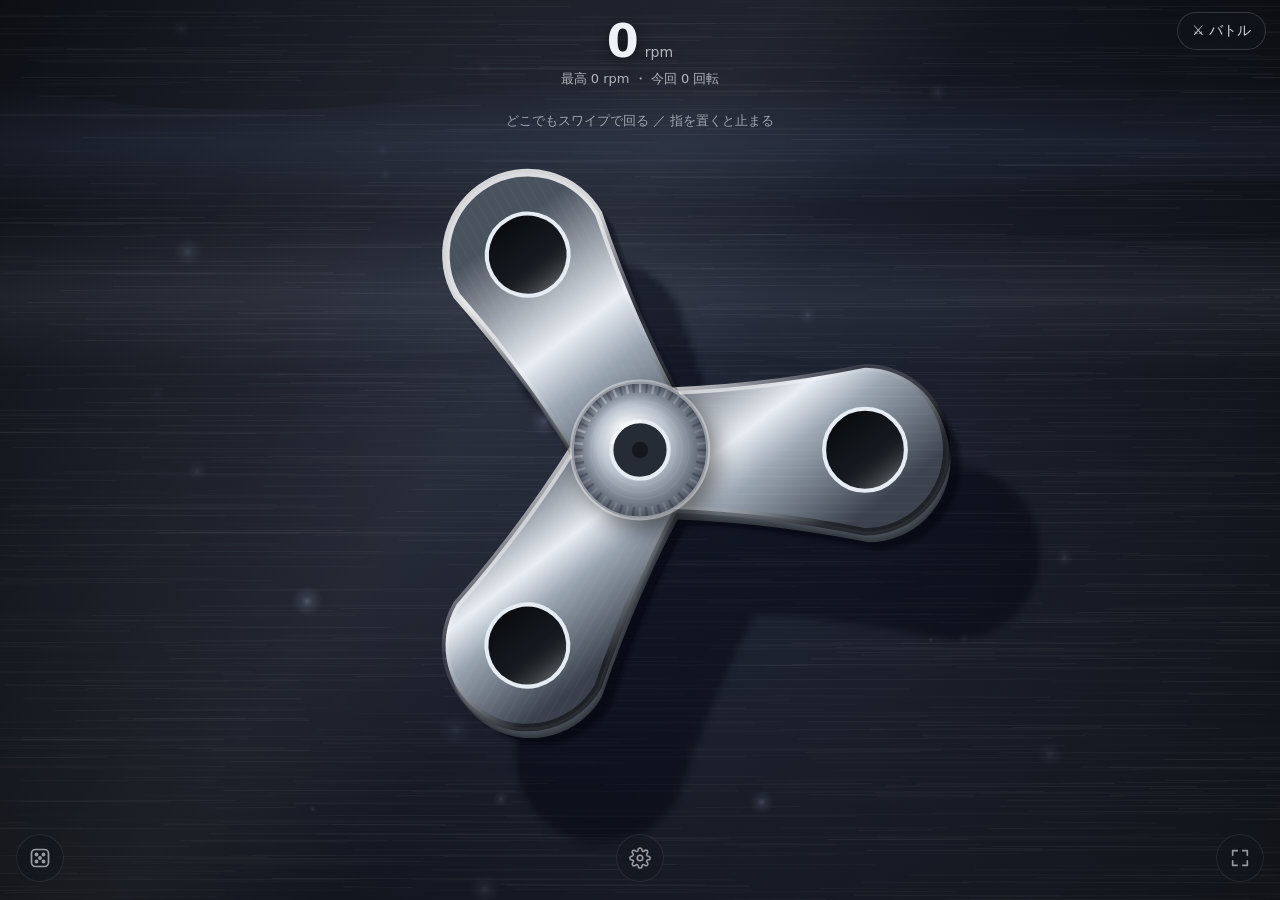
==== commit 17254f26: "ガチ最強の特別なスピナー「ΩΩ 終焉の覇王」を追加（コードで入手）" ====
--- a/index.html
+++ b/index.html
@@ -1995,10 +1995,11 @@
   fortress: { name: '鉄壁要塞', look: { material: 'titan', shape: 'fat', arms: 6, hole: 'weight' }, tint: -1, atk: 1.5, def: 3, sta: 1.5, bur: 5, pw: 2.2, mass: 1.6, base: 'def', aura: 215, hint: 'ビッグモードで優勝', ach: () => (settings.bigWins | 0) >= 1 },
   marathon: { name: '永久機関', look: { material: 'ice', shape: 'round', arms: 2, hole: 'weight' }, tint: 140, atk: 1.4, def: 1.5, sta: 4, bur: 2, pw: 2, mass: 1.1, base: 'sta', aura: 140, hint: 'ゴーストに10回勝つ', ach: () => ((settings.gstat || {}).w | 0) >= 10 },
   golden: { name: '黄金の王', look: { material: 'gold', shape: 'leaf', arms: 5, hole: 'weight' }, tint: -1, atk: 2, def: 2, sta: 2, bur: 2.5, pw: 2.5, mass: 1.3, base: 'bal', aura: 45, hint: '連勝戦をALL CLEAR', ach: () => (settings.sbest | 0) >= LAST_STAGE },
+  omega: { name: 'ΩΩ 終焉の覇王', look: { material: 'black', shape: 'leaf', arms: 6, hole: 'weight' }, tint: 275, atk: 7, def: 7, sta: 7, bur: 12, pw: 9, mass: 3, base: 'om', aura: 'rainbow', hint: 'コードで手に入る（ガチ最強）', skill: ['ジ・エンド', '255,215,0'] },
   windmill: { base: 'wm', aura: 'rainbow', hint: 'コードで手に入る', name: 'キ〇ガイ風車', look: { material: 'rainbow', shape: 'leaf', arms: 4, hole: 'big' }, atk: 2.6, def: 2.6, sta: 2.6, bur: 4, pw: 3, mass: 1.5, skill: ['認識された', '255,50,50'] }
 };
 const codeHash = s => { let h = 0x811c9dc5; for (const ch of String(s).normalize('NFKC').toLowerCase().replace(/[\s\-_]/g, '')) { h ^= ch.codePointAt(0); h = Math.imul(h, 0x01000193) >>> 0; } return h.toString(36); };
-const CODES = { cdi1pj: 'windmill', '680d0h': 'windmill', '1jrvbv6': 'comet', '1xzrssn': 'fortress', qy6564: 'marathon', '1raucd7': 'golden' };   // コードそのものは書かず、ハッシュだけ持つ
+const CODES = { cdi1pj: 'windmill', '680d0h': 'windmill', '1jrvbv6': 'comet', '1xzrssn': 'fortress', qy6564: 'marathon', '1raucd7': 'golden', '17exhr9': 'omega', wddc3z: 'omega' };   // コードそのものは書かず、ハッシュだけ持つ
 const specialOn = () => { const id = settings.special, sp = id && SPECIALS[id], l = sp && sp.look; if (sp && l.material === settings.material && l.shape === settings.shape && l.arms === settings.arms && l.hole === settings.hole) return id; if (id) settings.special = ''; return ''; };
 const gkey = d => d.sp ? 'sp:' + d.sp : `${d.material}|${d.shape}|${d.arms}|${d.hole}`;
 const GR = d => { const g = settings.grow || (settings.grow = {}), k = gkey(d); return g[k] || (g[k] = { xp: 0, lv: 1, pts: 0, gb: { atk: 0, def: 0, sta: 0, bur: 0 } }); };   // スピナー（素材・形・アーム・穴ごと）の育成記録
@@ -2220,7 +2221,7 @@
   f.vx += dx / d * k; f.vy += dy / d * k; f.vz = PHYS.HOP; f.z += 0.002; f.w *= 0.94; f.dodgeCd = PHYS.DODGE_CD; f.dashed++; f.inv = PHYS.INV;
   if (Bt) Bt.ev.push({ type: 'dash', who: f.side, x: f.x, y: f.y, z: f.z, dx: dx / d, dy: dy / d, dodge: true });
 }
-const SKILLS = { atk: ['疾風ラッシュ', '255,107,107'], def: ['鉄壁パルス', '93,180,255'], sta: ['リバイブ', '107,220,139'], bal: ['ツインブースト', '240,194,77'], wm: SPECIALS.windmill.skill };
+const SKILLS = { atk: ['疾風ラッシュ', '255,107,107'], def: ['鉄壁パルス', '93,180,255'], sta: ['リバイブ', '107,220,139'], bal: ['ツインブースト', '240,194,77'], wm: SPECIALS.windmill.skill, om: SPECIALS.omega.skill };
 function useSkill(f, o, Bt) {                                // 必殺技：ゲージが満タンで発動。タイプごとに効果が違う
   if (!f.skReq) return; f.skReq = false; if (BT.dailyRule === 'noskill') return;
   if (f.sp < 100 || f.out || f.burst || f.fin) return;
@@ -2229,6 +2230,7 @@
   if (t === 'atk') { f.vx += nx * PHYS.LUNGE * Q / ms; f.vy += ny * PHYS.LUNGE * Q / ms; f.sk.rush = 1.6; f.vz = Math.max(f.vz, 0.25); f.z += 0.002; }                      // 突進して、次の一撃が大ダメージ
   else if (t === 'def') { f.sk.guard = 3.2; const k = PHYS.PULSE * Q / (0.5 + d * 3) / Math.sqrt(o.st.mass); o.vx += nx * k; o.vy += ny * k; o.vz = Math.max(o.vz, 0.7); o.z += 0.002; o.w = Math.max(0, o.w - 0.04 * o.w0); }   // 衝撃波で弾き飛ばし、しばらく硬くなる
   else if (t === 'sta') { f.w = Math.min(f.w0, f.w + 0.3 * f.w0); f.bg = Math.max(0, f.bg - 35); f.sk.eco = 4; }                                                         // 回転を回復して、しばらく落ちにくい
+  else if (t === 'om') { f.w = f.w0; f.bg = 0; f.sk.rush = 2.6; f.sk.guard = 6; f.sk.eco = 6; f.vx += nx * PHYS.LUNGE * Q / ms; f.vy += ny * PHYS.LUNGE * Q / ms; const k = PHYS.PULSE * 1.6 * Q / (0.5 + d * 3) / Math.sqrt(o.st.mass); o.vx += nx * k; o.vy += ny * k; o.vz = Math.max(o.vz, 0.9); o.z += 0.002; o.w = Math.max(0, o.w - 0.1 * o.w0); }   // ジ・エンド：完全回復・無敵に近い防御・強烈な突進と衝撃波
   else if (t === 'wm') { f.w = Math.min(f.w0, f.w + 0.2 * f.w0); f.bg = Math.max(0, f.bg - 40); f.sk.rush = 1.8; f.sk.guard = 3.5; f.sk.eco = 4; f.vx += nx * PHYS.LUNGE * 0.8 * Q; f.vy += ny * PHYS.LUNGE * 0.8 * Q; const k = PHYS.PULSE * Q / (0.5 + d * 3) / Math.sqrt(o.st.mass); o.vx += nx * k; o.vy += ny * k; o.vz = Math.max(o.vz, 0.7); o.z += 0.002; }   // ハリケーン：突進・防御・回復・衝撃波の全部入り
   else { f.w = Math.min(f.w0, f.w + 0.1 * f.w0); f.sk.guard = 2; f.sk.rush = 1; f.vx += nx * PHYS.LUNGE * 0.6 * Q; f.vy += ny * PHYS.LUNGE * 0.6 * Q; }                    // 少しずつ全部
   Bt.ev.push({ type: 'skill', who: f.side, kind: t, x: f.x, y: f.y, z: f.z });
